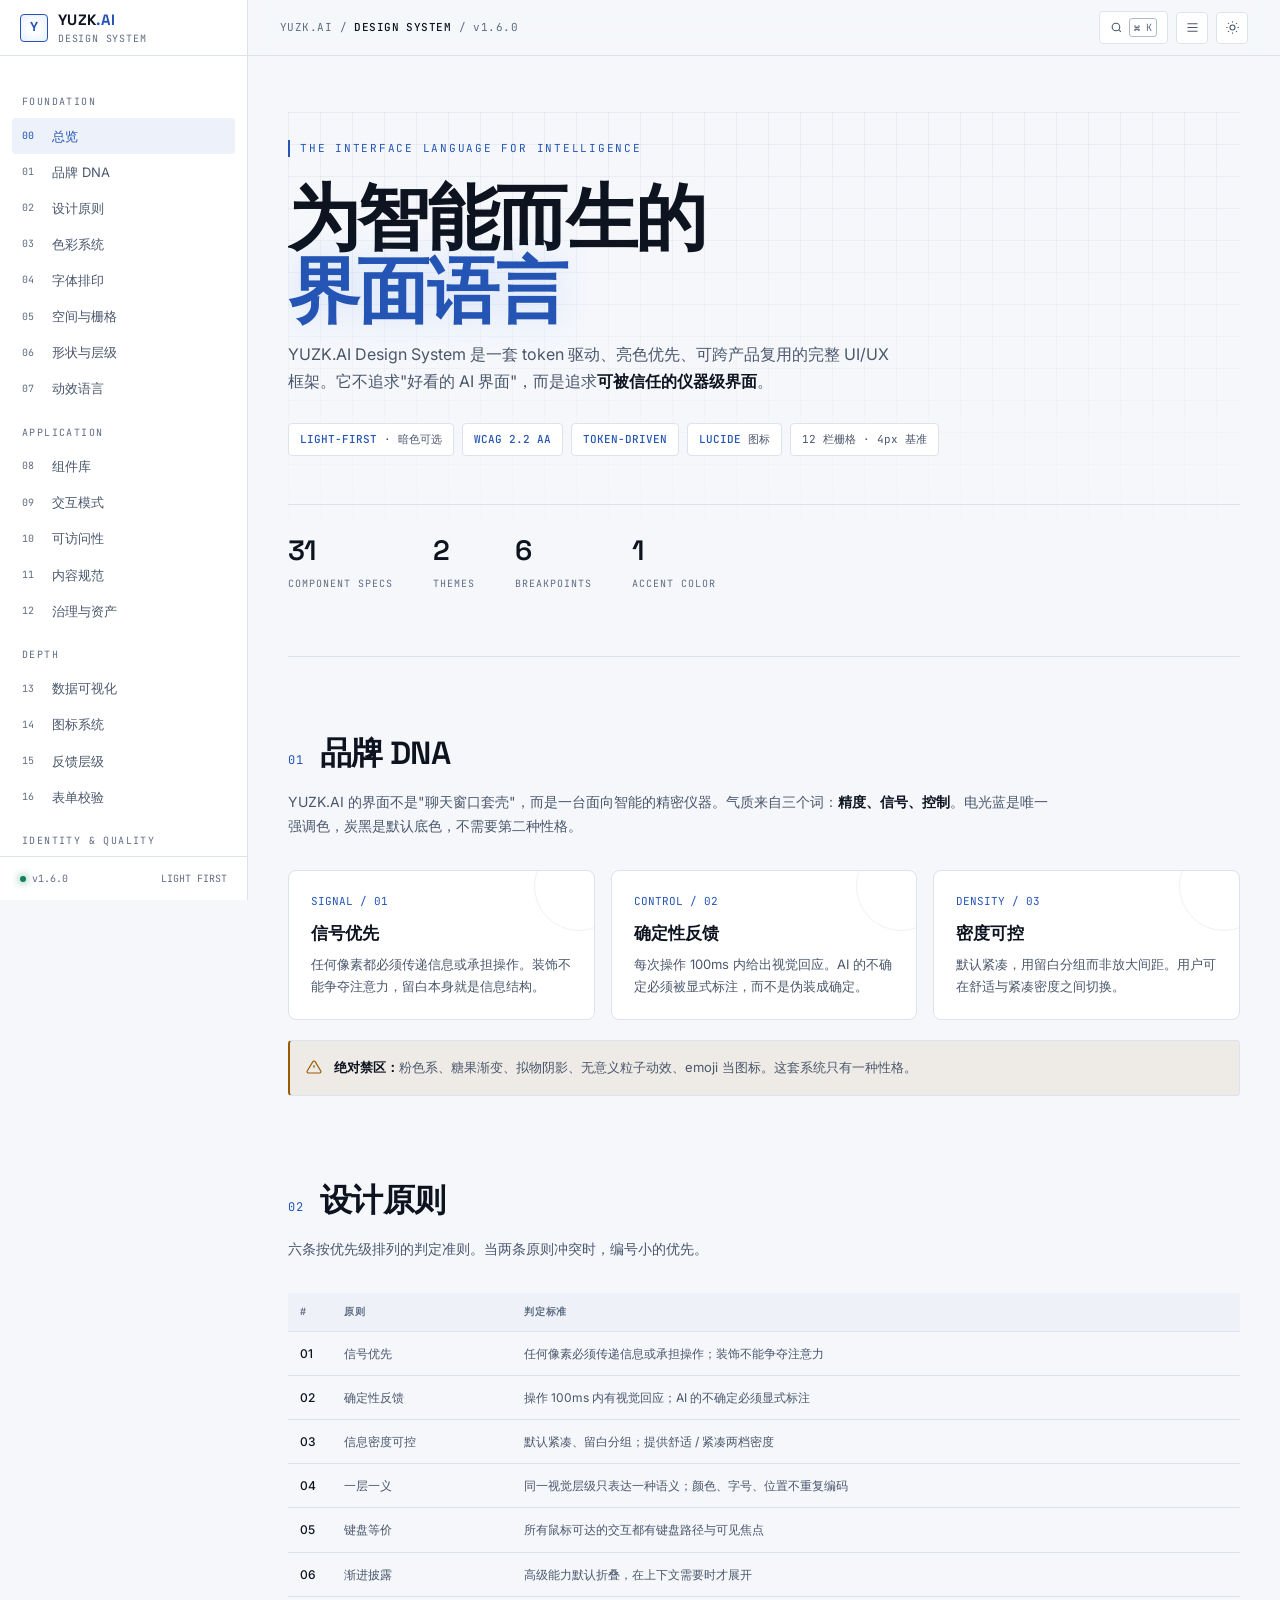
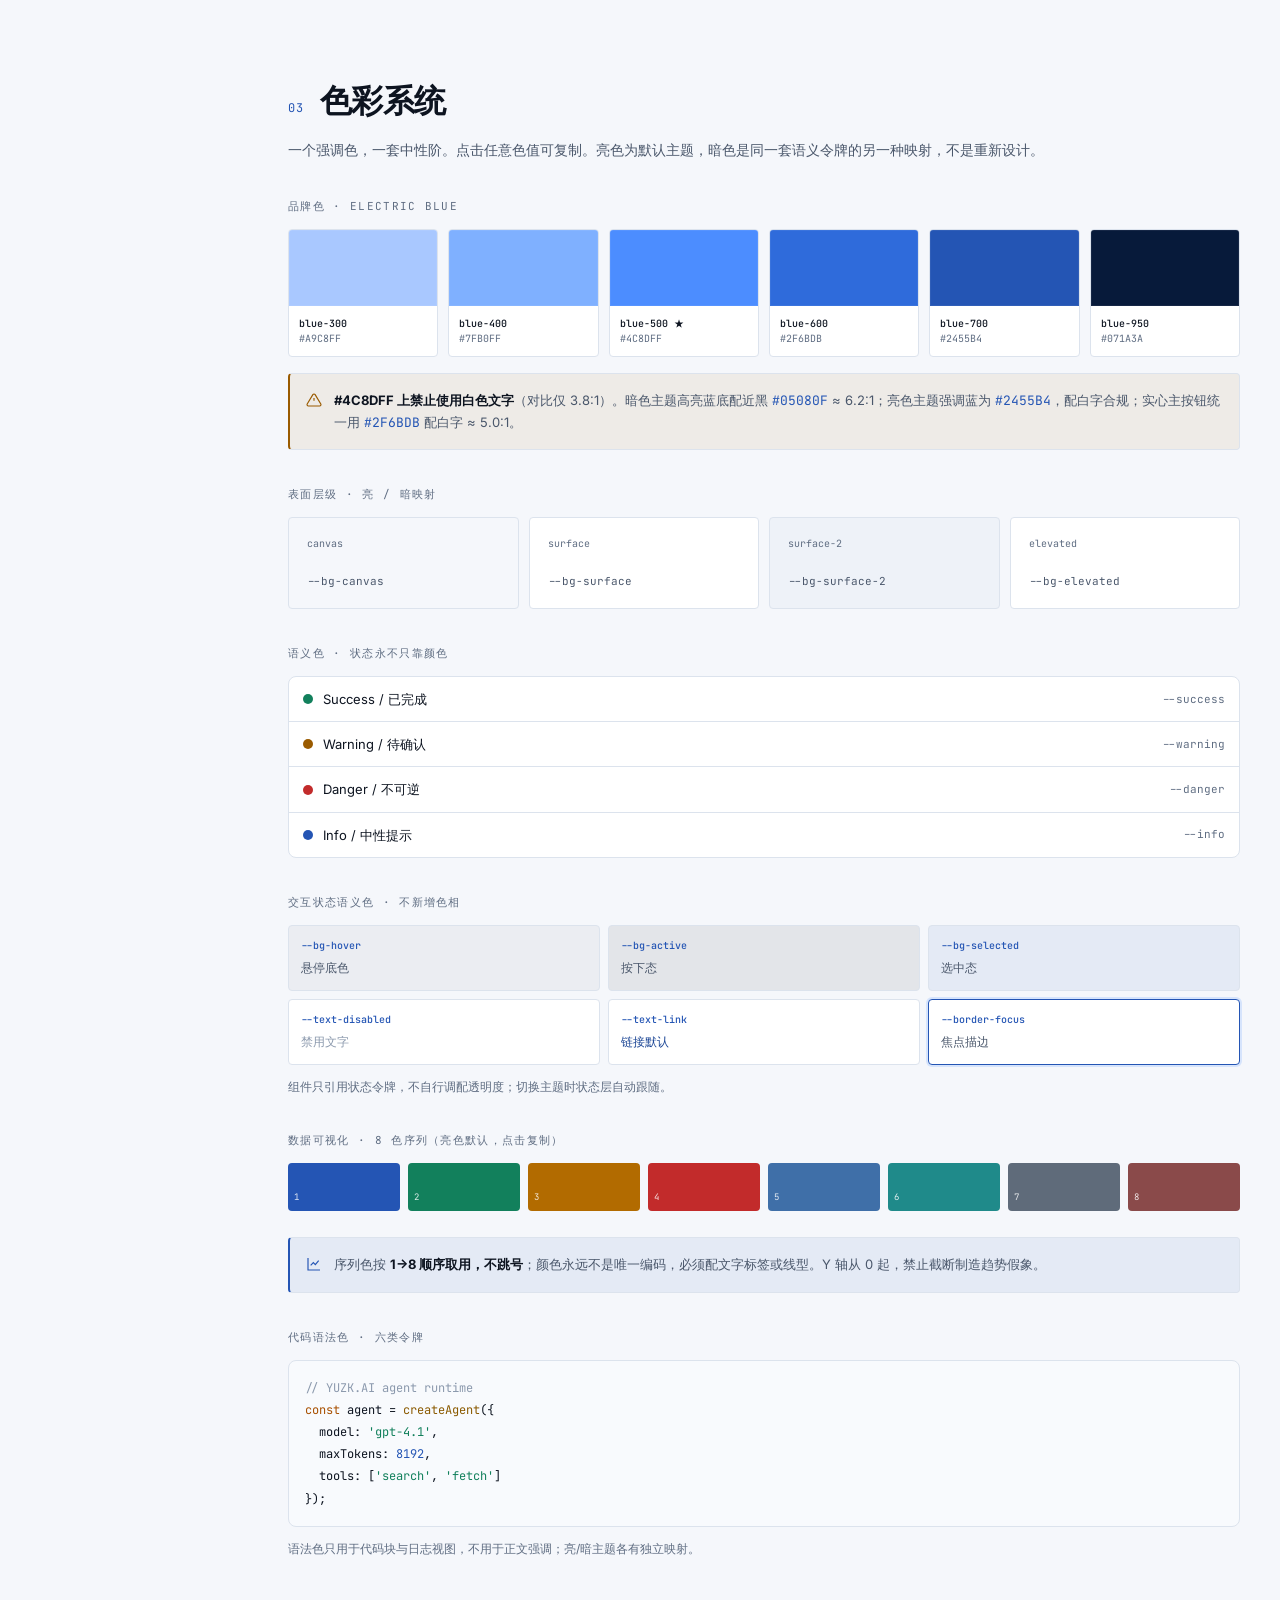
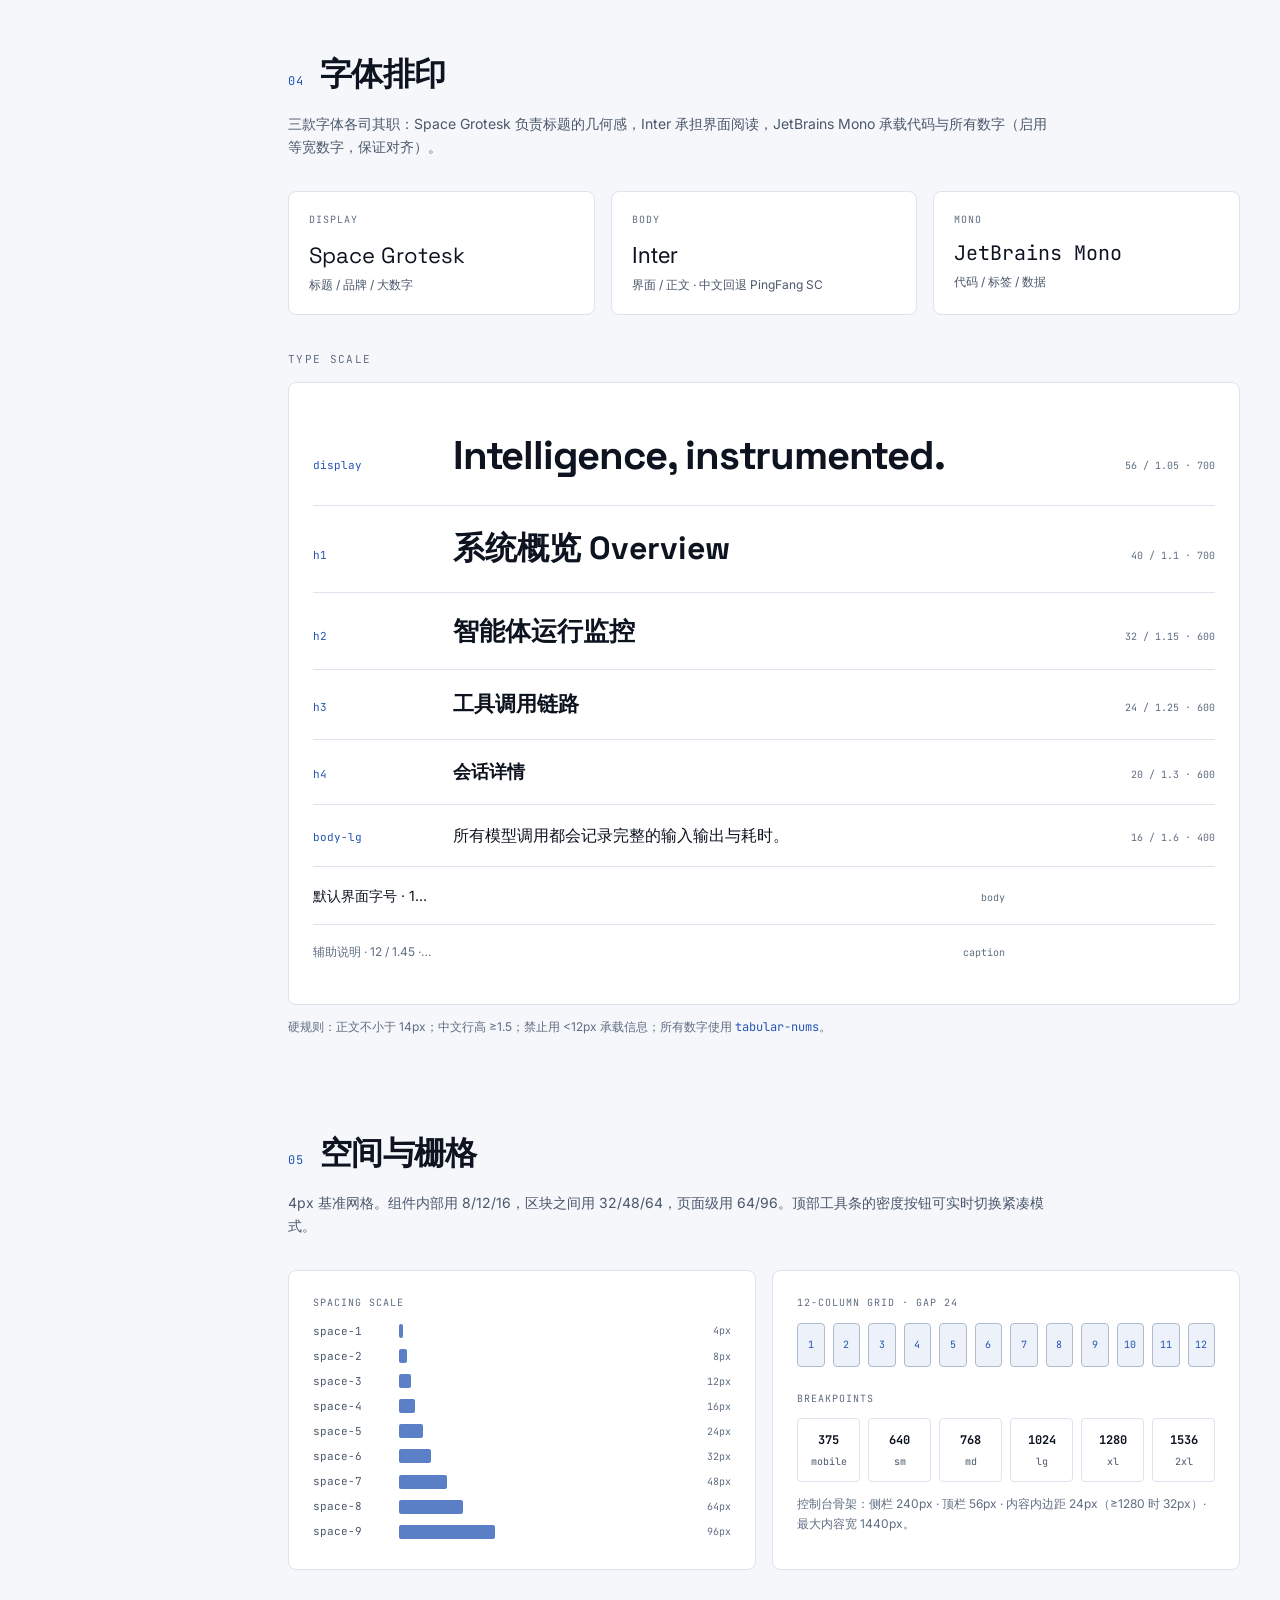
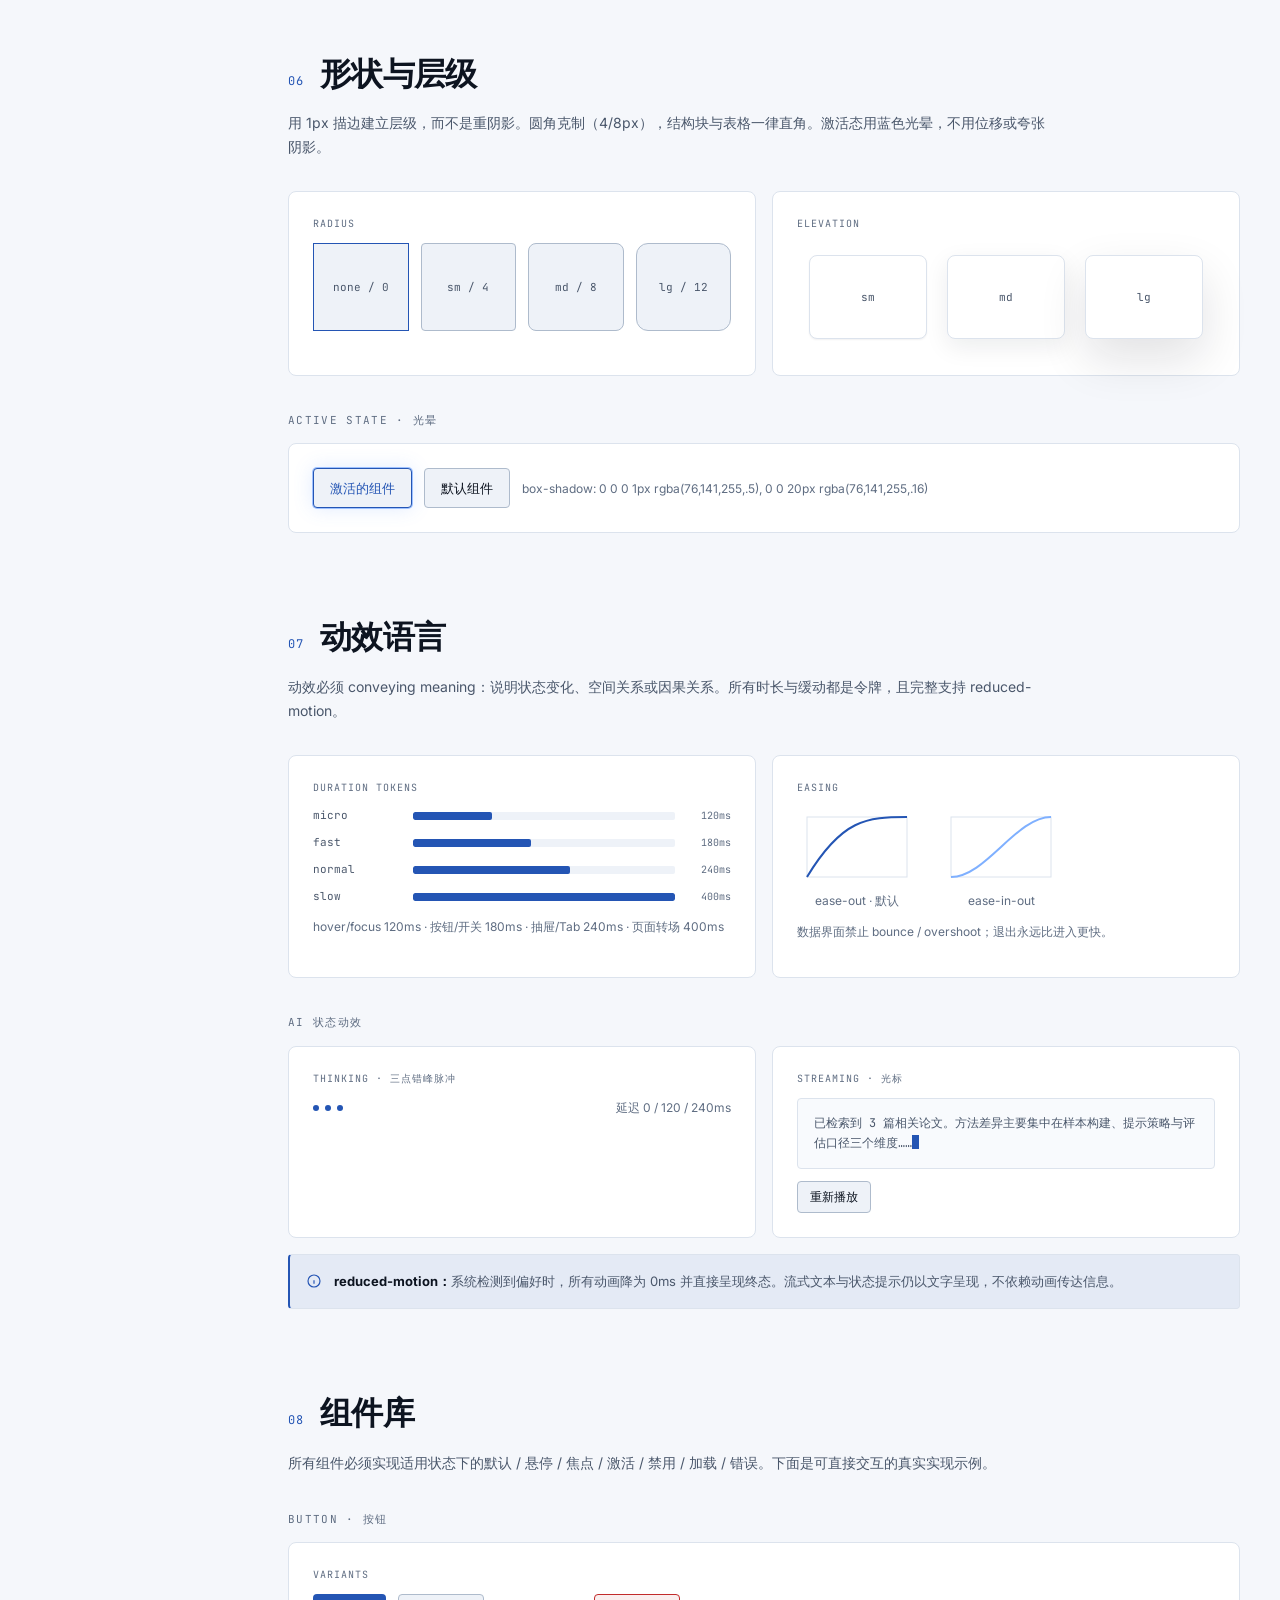
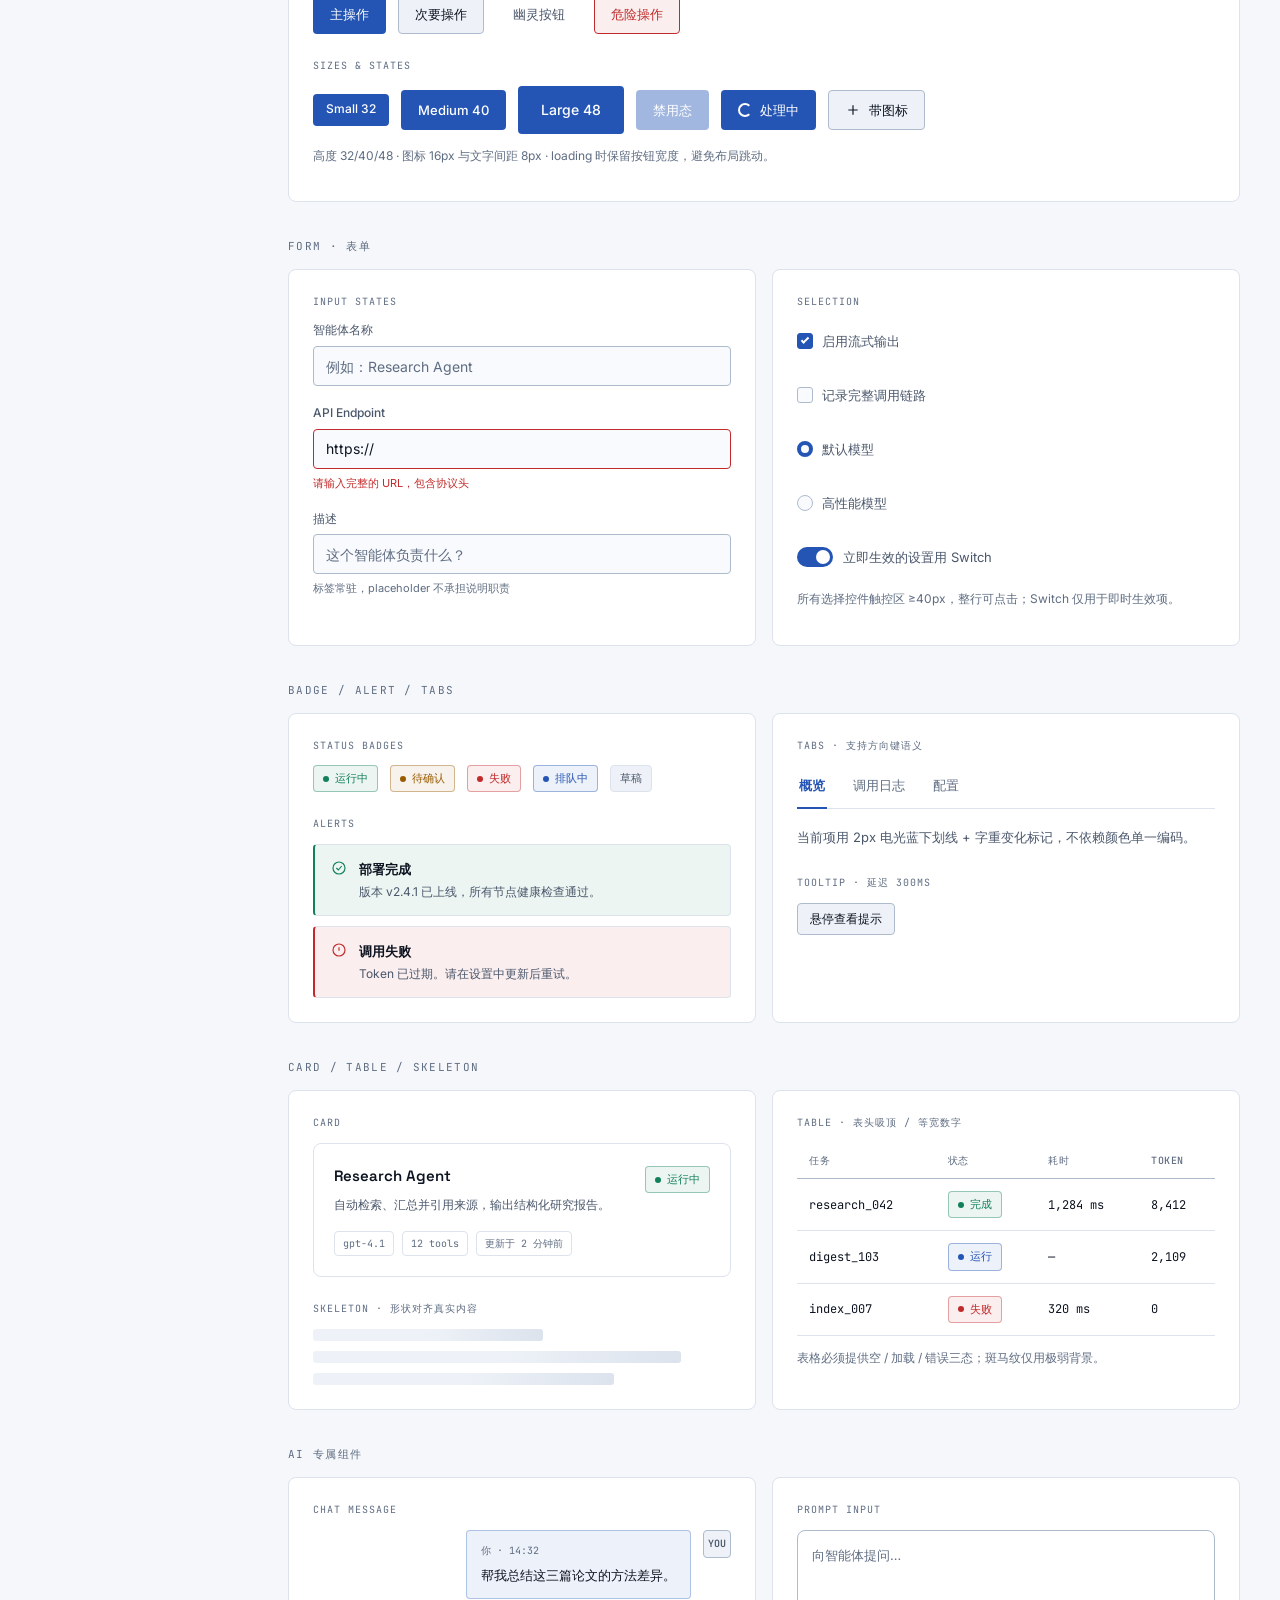
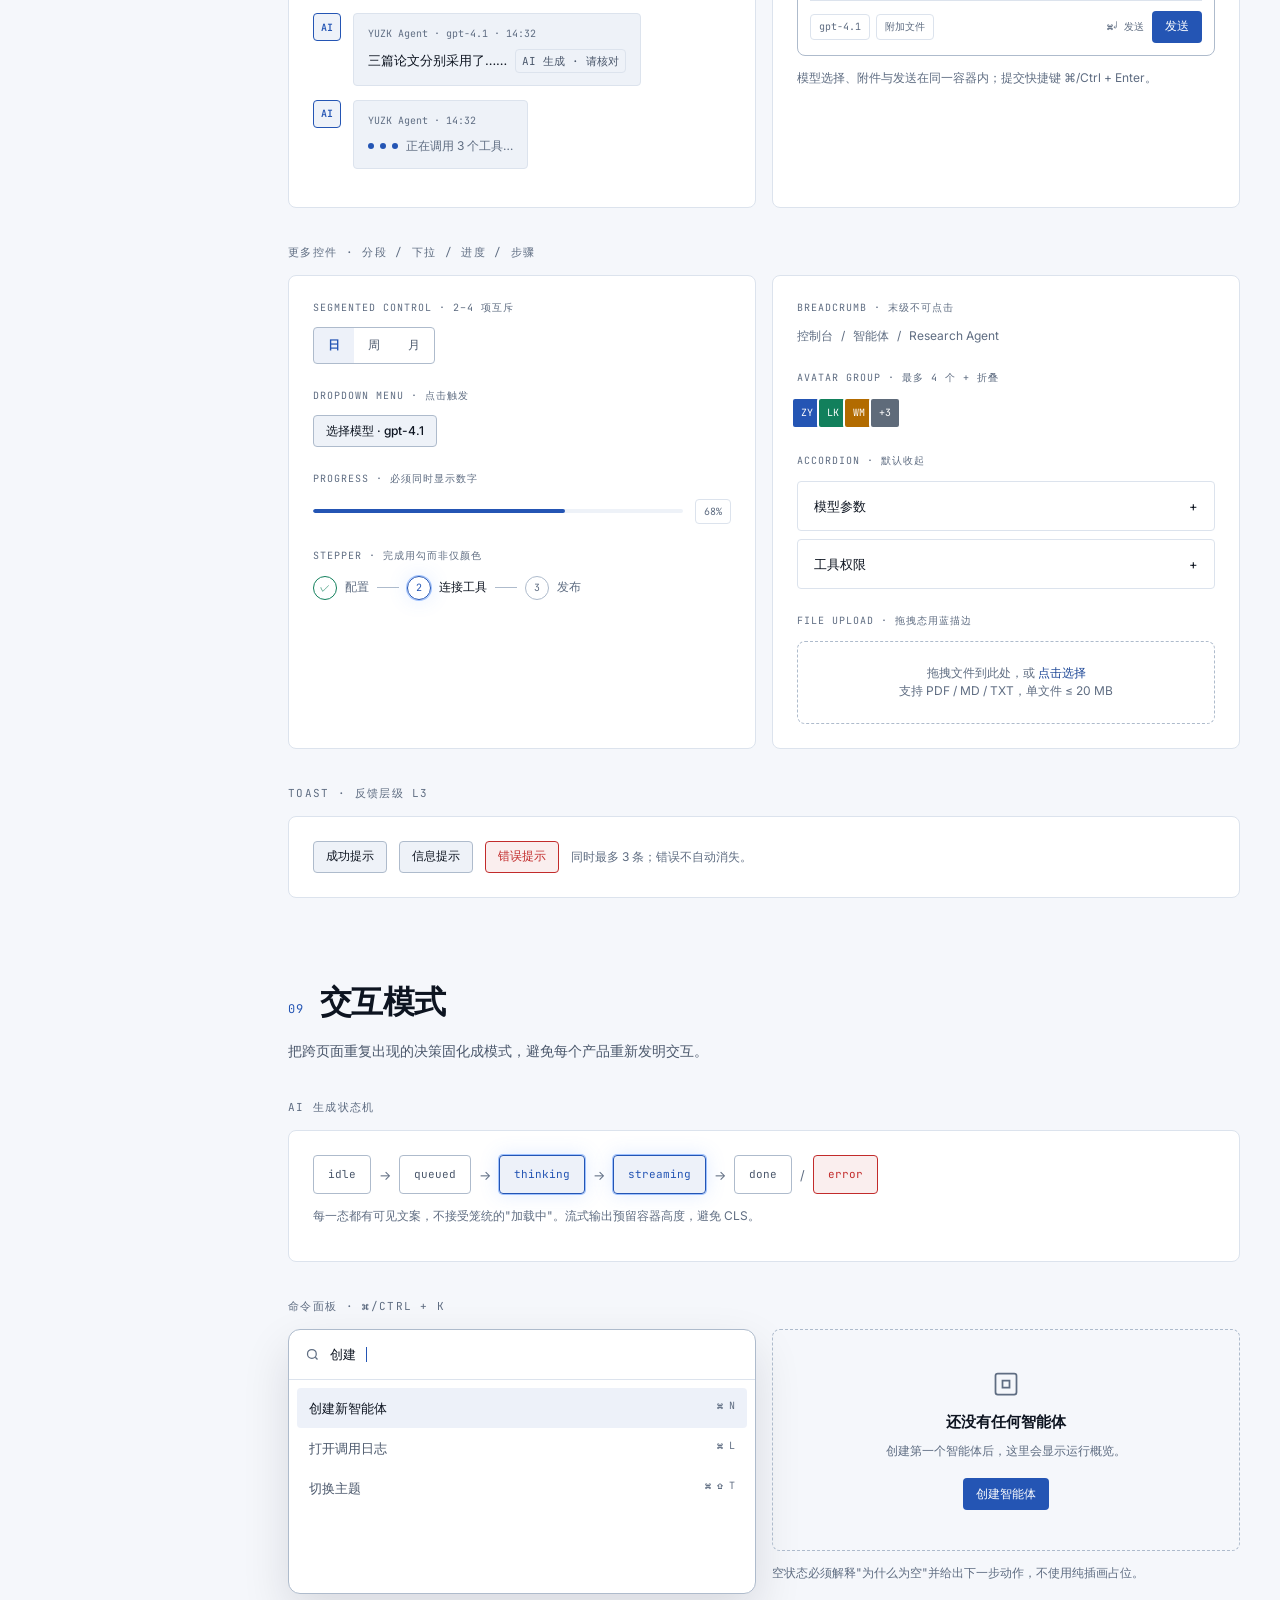
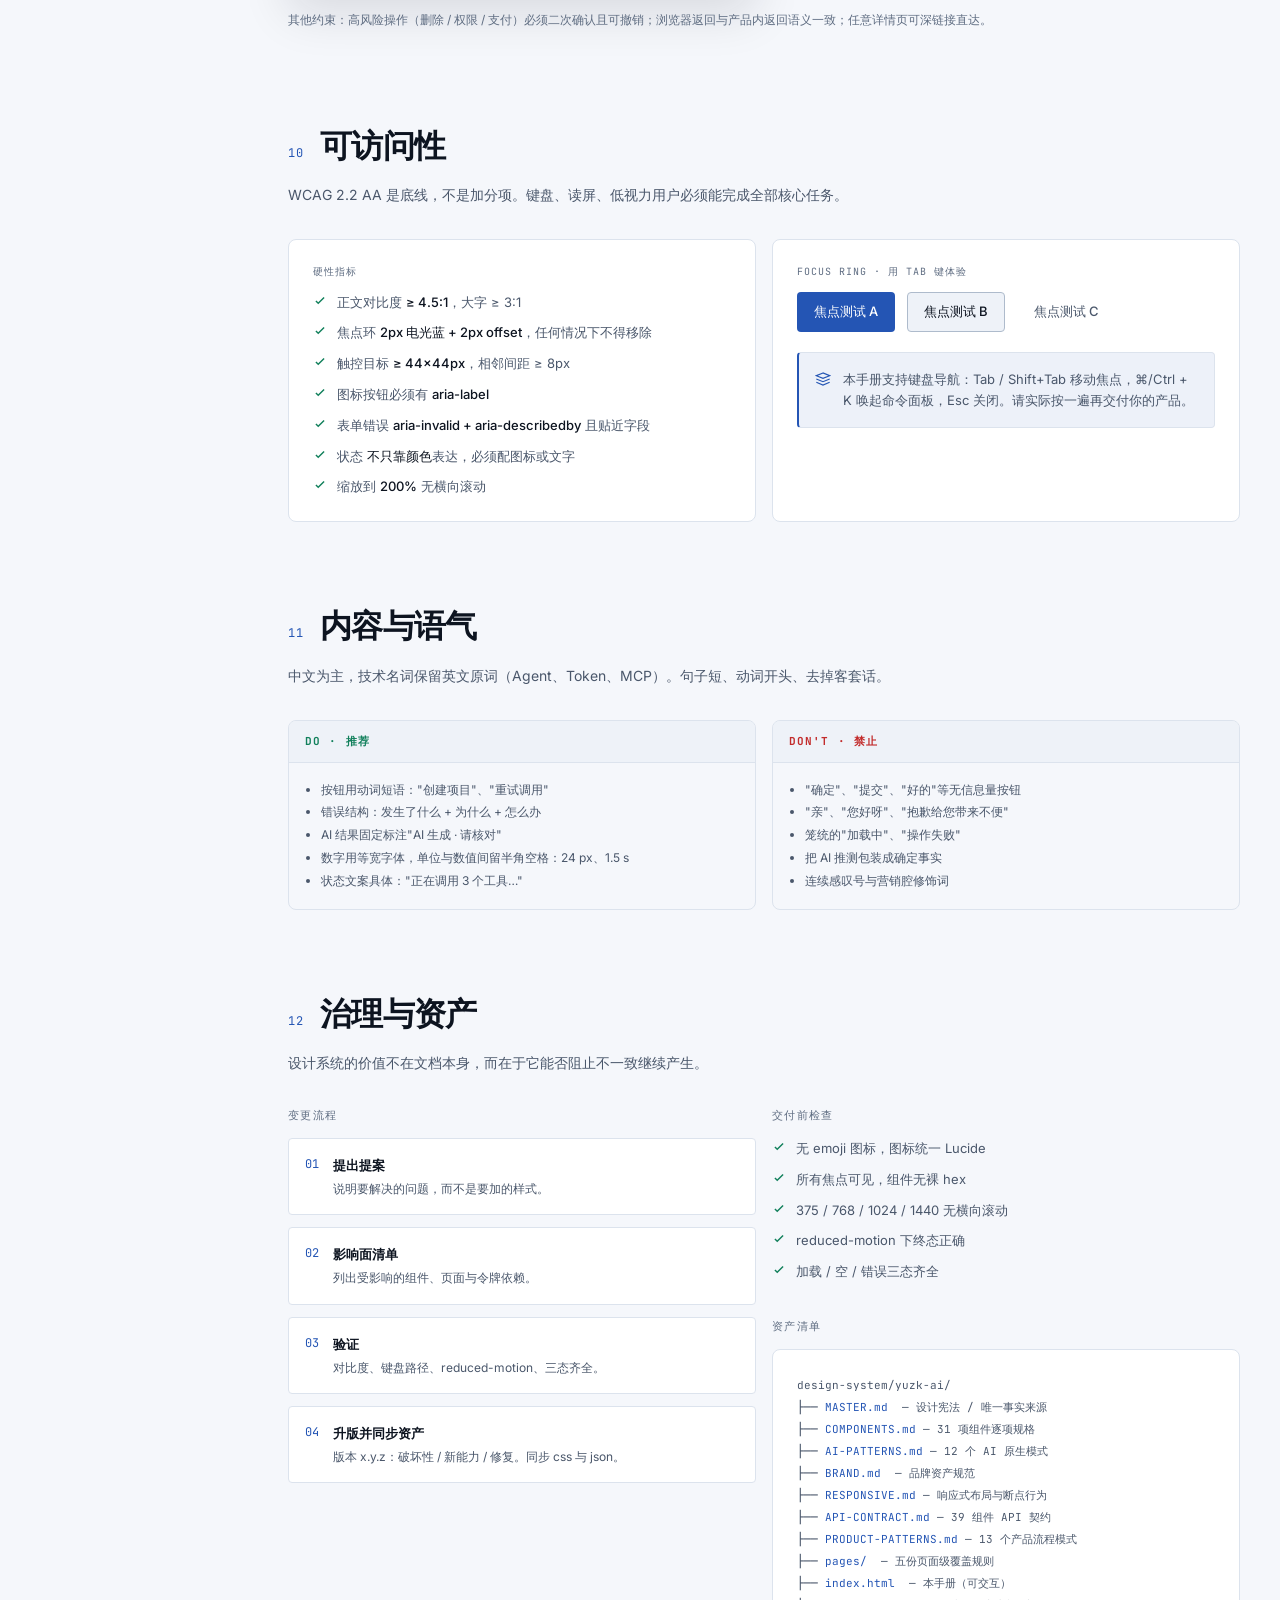
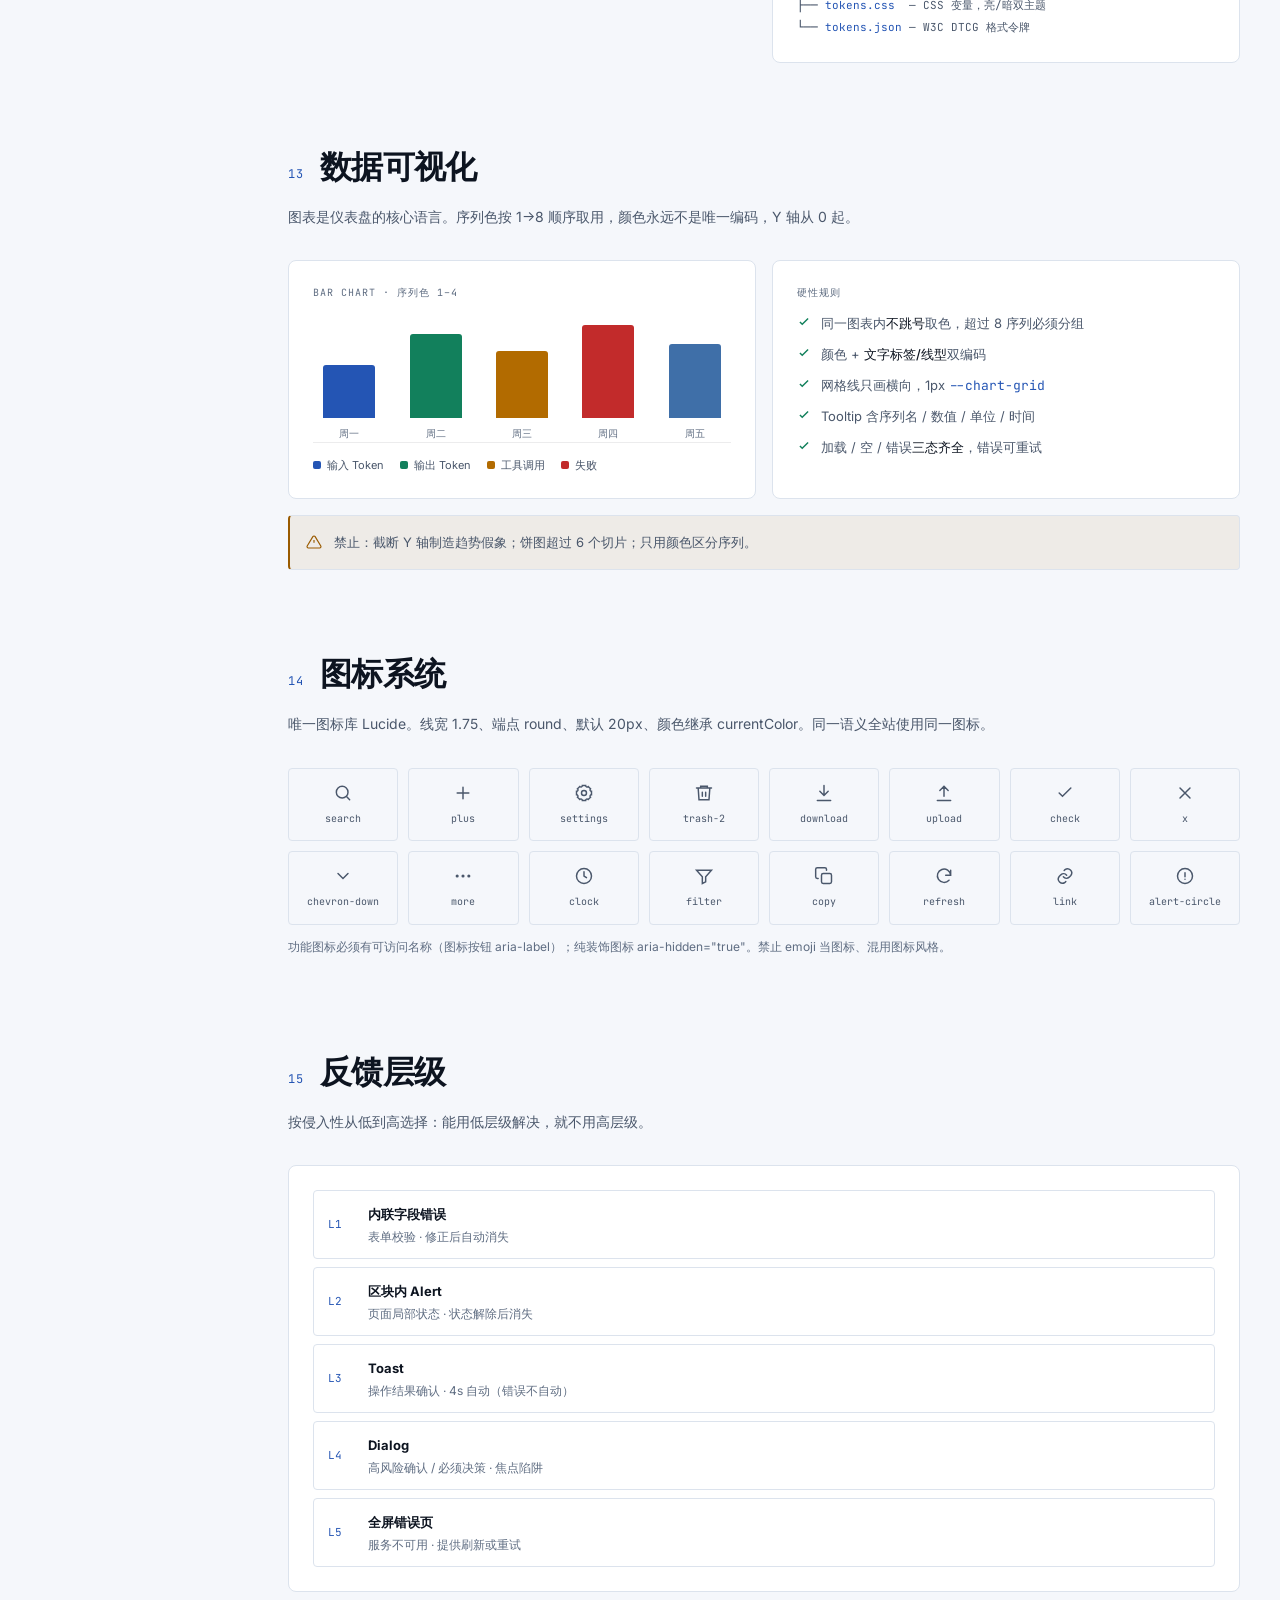
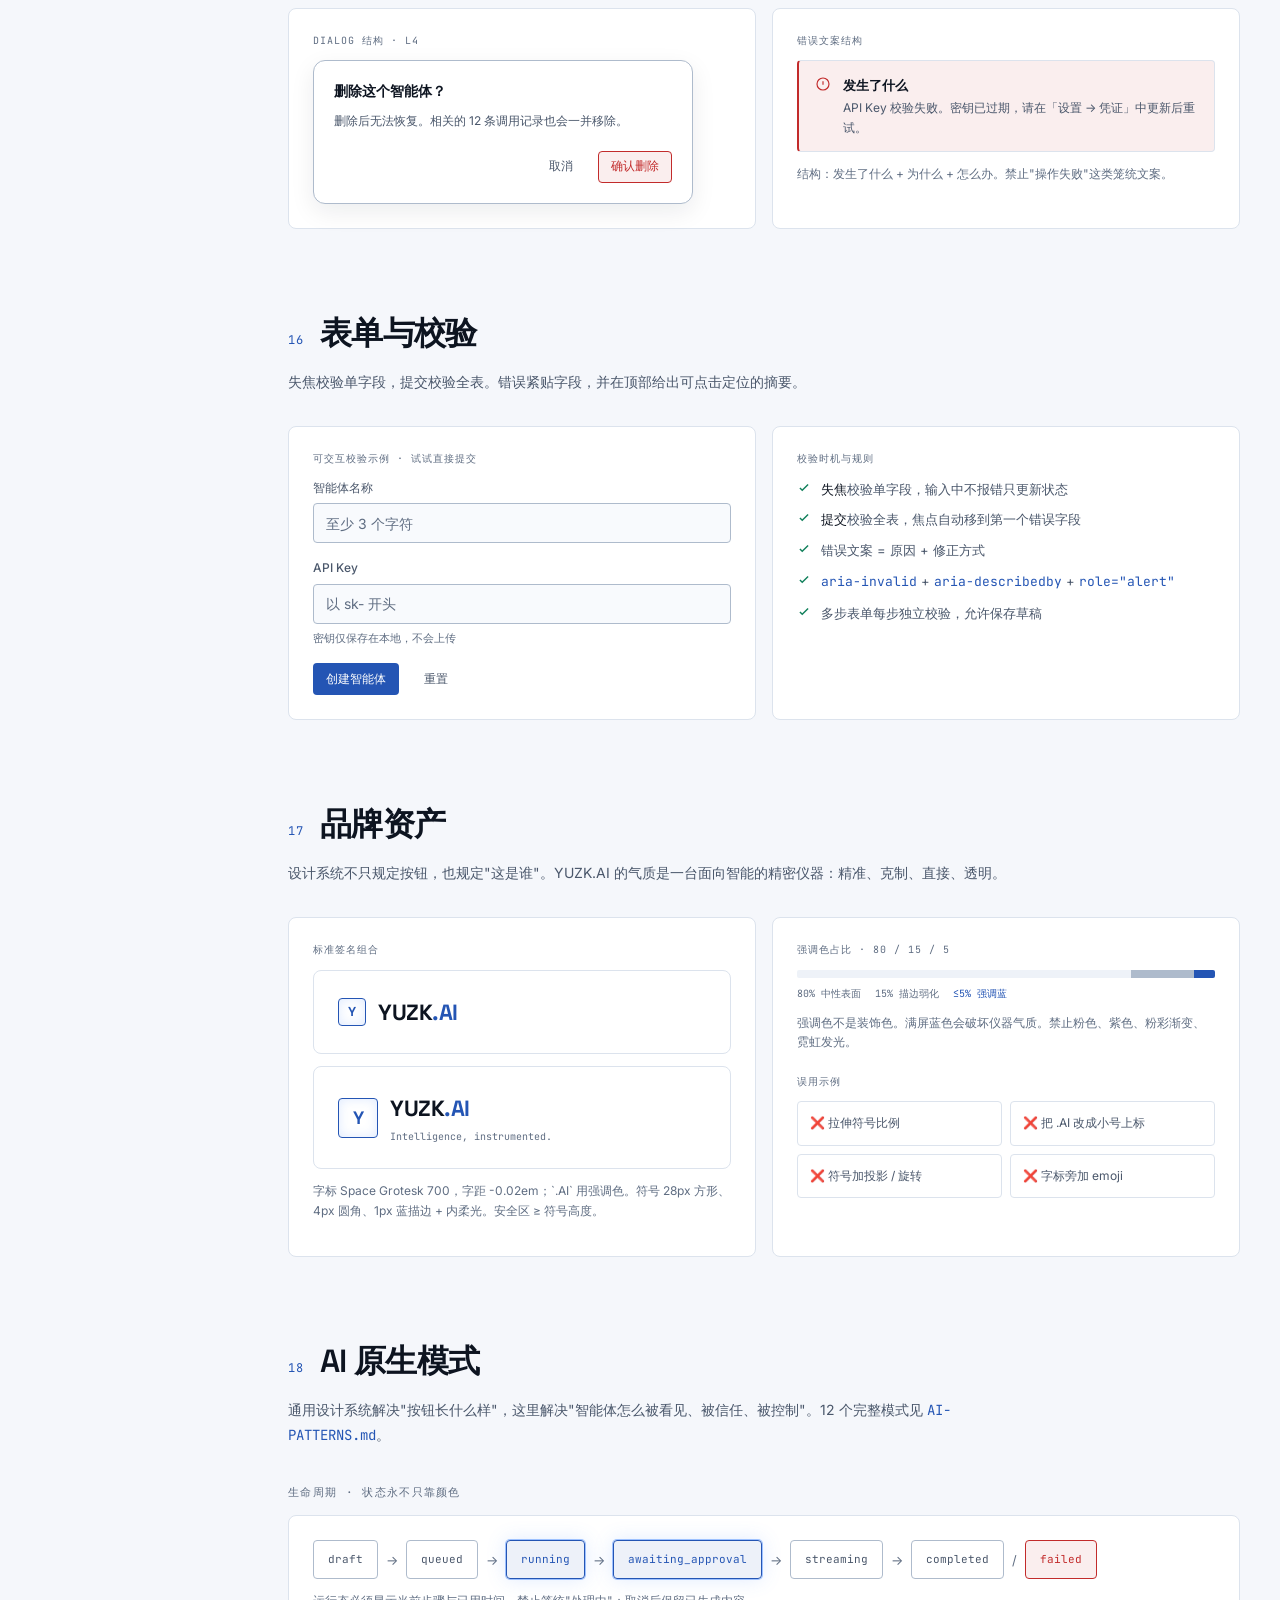
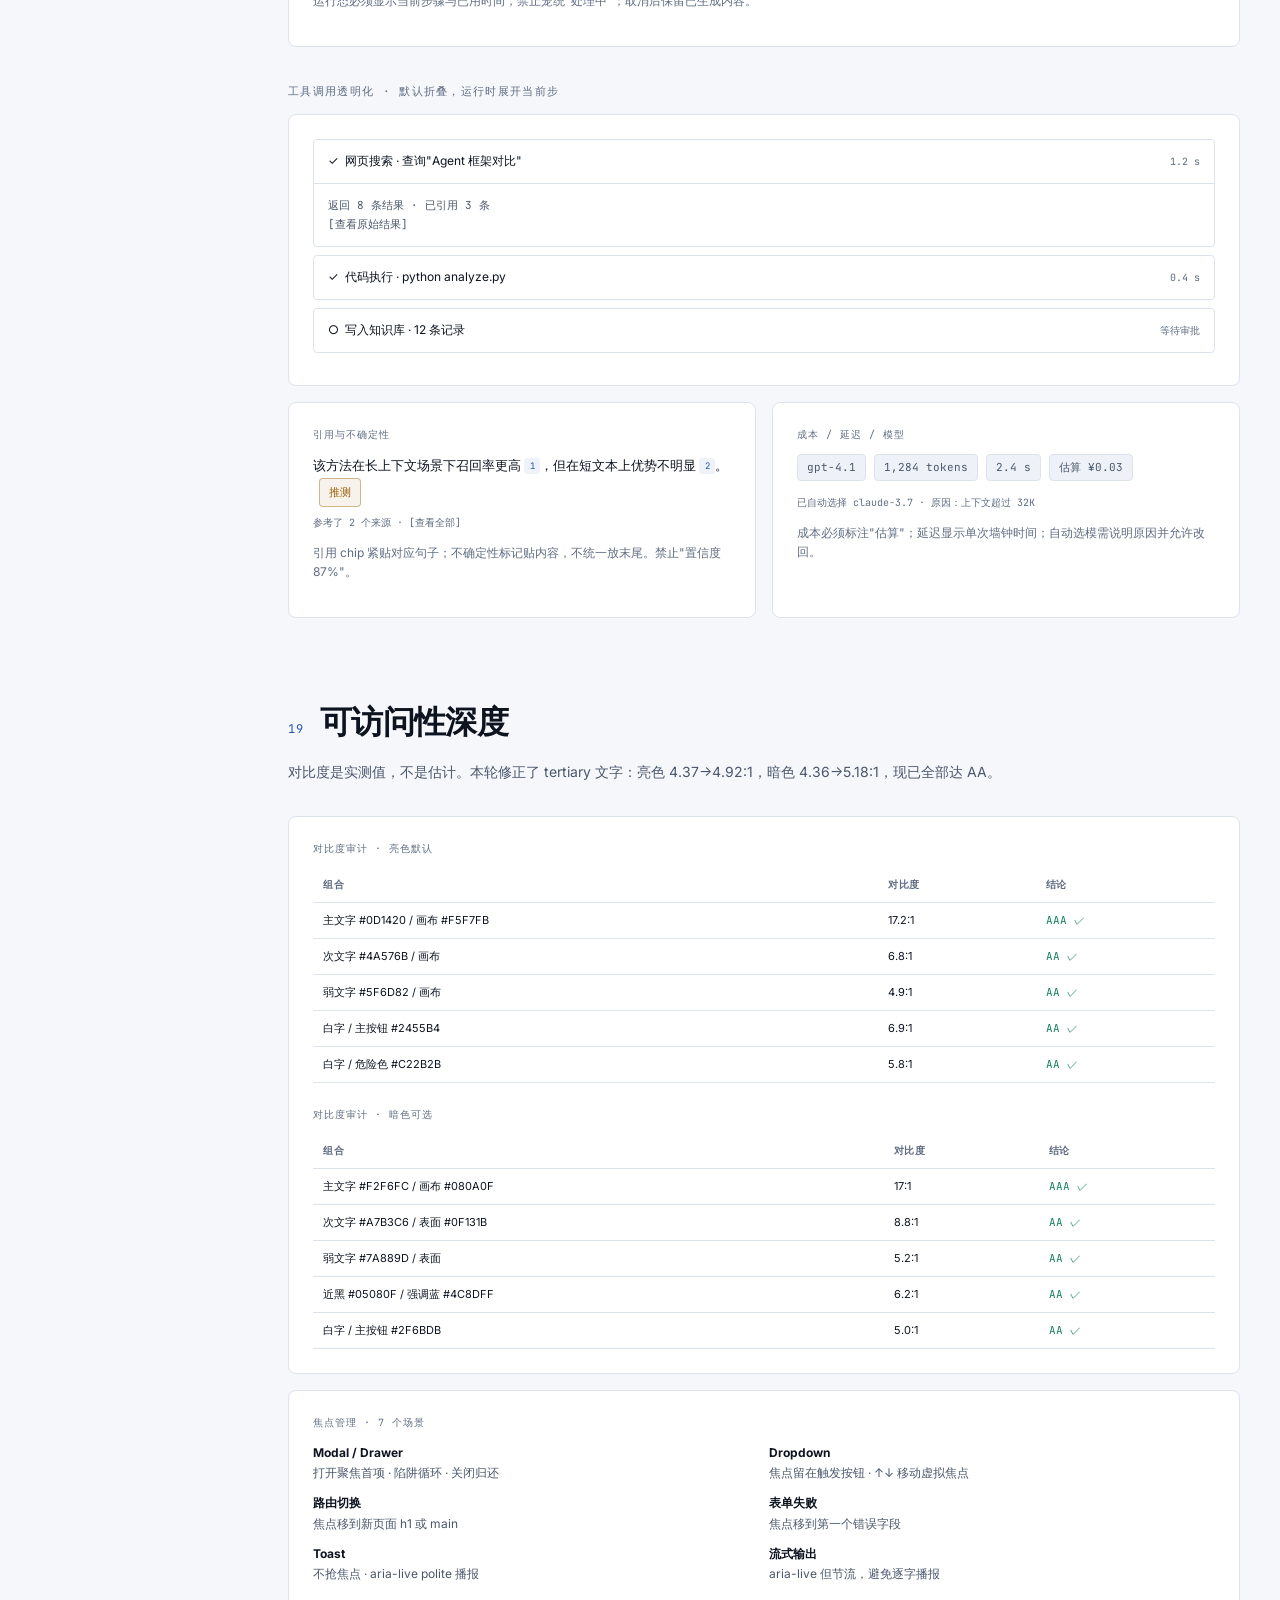
==== index.html @ 23f9ad8d "feat: publish YUZK.AI design system v1.6.0" ====
<!DOCTYPE html>
<html lang="zh-CN" data-theme="light">
<head>
<meta charset="UTF-8">
<meta name="viewport" content="width=device-width, initial-scale=1.0">
<title>YUZK.AI — Design System v1.6.0</title>
<style>
/* ==================== TOKENS ==================== */
@import url('https://fonts.googleapis.com/css2?family=Inter:wght@400;500;600;700&family=JetBrains+Mono:wght@400;500;600&family=Space+Grotesk:wght@500;600;700&display=swap');

:root{
  /* Light is the default theme */
  --blue-300:#A9C8FF;--blue-400:#7FB0FF;--blue-500:#4C8DFF;--blue-600:#2F6BDB;--blue-700:#2455B4;--blue-950:#071A3A;
  --blue-glow:rgba(76,141,255,.18);--blue-ring:rgba(76,141,255,.5);
  --gray-950:#F5F7FB;--gray-900:#FFF;--gray-850:#EEF2F8;--gray-800:#FFF;--gray-750:#DCE3ED;--gray-700:#AEBBCC;
  --gray-600:#8B99AD;--gray-500:#5F6D82;--gray-400:#4A576B;--gray-100:#0D1420;
  --white:#FFF;--near-black:#0D1420;
  --bg-canvas:var(--gray-950);--bg-surface:var(--gray-900);--bg-surface-2:var(--gray-850);--bg-elevated:var(--gray-800);--bg-inset:#F8FAFD;
  --border-subtle:var(--gray-750);--border-strong:var(--gray-700);
  --text-primary:var(--gray-100);--text-secondary:var(--gray-400);--text-tertiary:var(--gray-500);
  --action-primary:#2455B4;--action-primary-hover:#2F6BDB;--action-primary-active:#1D4796;
  --on-action-primary:var(--white);--accent:#2455B4;--on-accent:var(--white);--focus-ring:#2455B4;
  --success:#12805C;--warning:#9A5B00;--danger:#C22B2B;--info:#2455B4;
  --success-bg:rgba(18,128,92,.08);--warning-bg:rgba(154,91,0,.08);--danger-bg:rgba(194,43,43,.08);--info-bg:rgba(36,85,180,.08);
  --overlay:rgba(13,20,32,.42);--grid-line:rgba(13,20,32,.05);
  --font-display:'Space Grotesk','Inter','PingFang SC','Microsoft YaHei',sans-serif;
  --font-body:'Inter','PingFang SC','Microsoft YaHei',sans-serif;
  --font-mono:'JetBrains Mono',SFMono-Regular,Consolas,monospace;
  --text-display:3.5rem;--text-h1:2.5rem;--text-h2:2rem;--text-h3:1.5rem;--text-h4:1.25rem;
  --text-body-lg:1rem;--text-body:.875rem;--text-caption:.75rem;
  --space-0:0;--space-1:4px;--space-2:8px;--space-3:12px;--space-4:16px;--space-5:24px;--space-6:32px;--space-7:48px;--space-8:64px;--space-9:96px;
  --radius-none:0;--radius-sm:4px;--radius-md:8px;--radius-lg:12px;--radius-pill:999px;
  --shadow-sm:0 1px 2px rgba(13,20,32,.06);--shadow-md:0 8px 24px rgba(13,20,32,.08);--shadow-lg:0 20px 48px rgba(13,20,32,.12);
  --shadow-focus:0 0 0 2px var(--bg-canvas),0 0 0 4px var(--focus-ring);--shadow-active:0 0 0 1px var(--blue-ring),0 0 20px var(--blue-glow);
  --dur-micro:120ms;--dur-fast:180ms;--dur-normal:240ms;--dur-slow:400ms;
  --ease-out:cubic-bezier(.2,.8,.2,1);--ease-in-out:cubic-bezier(.4,0,.2,1);
  --sidebar-width:248px;--topbar-height:56px;--content-max:1160px;--content-pad:24px;
  /* v1.2 state / data / syntax / size */
  --bg-hover:rgba(13,20,32,.04);--bg-active:rgba(13,20,32,.08);--bg-selected:rgba(36,85,180,.08);--bg-disabled:rgba(13,20,32,.04);
  --border-hover:#8B99AD;--border-focus:#2455B4;--border-disabled:#DCE3ED;--text-disabled:#8B99AD;
  --text-link:#1D4796;--text-link-hover:#2455B4;--text-link-visited:#1D4796;--focus-ring-width:2px;--focus-ring-offset:2px;
  --chart-1:#2455B4;--chart-2:#12805C;--chart-3:#B26B00;--chart-4:#C22B2B;--chart-5:#3F6FA8;--chart-6:#1F8A8A;--chart-7:#5F6B7A;--chart-8:#8A4A4A;
  --chart-grid:rgba(13,20,32,.08);--chart-axis:#5F6D82;
  --syntax-keyword:#A85000;--syntax-string:#12805C;--syntax-number:#2455B4;--syntax-comment:#8B99AD;--syntax-function:#8A5A00;--syntax-variable:#0D1420;
  --size-icon-sm:16px;--size-icon-md:20px;--size-icon-lg:24px;--size-control-sm:32px;--size-control-md:40px;--size-control-lg:48px;--size-touch-min:44px;
  --opacity-1:.04;--opacity-2:.08;--opacity-3:.16;--opacity-4:.32;
}
[data-theme='dark']{
  --gray-950:#080A0F;--gray-900:#0F131B;--gray-850:#151A24;--gray-800:#1B2230;--gray-750:#242C3A;--gray-700:#364154;
  --gray-600:#4C5A70;--gray-500:#7A889D;--gray-400:#A7B3C6;--gray-100:#F2F6FC;--near-black:#05080F;
  --bg-canvas:var(--gray-950);--bg-surface:var(--gray-900);--bg-surface-2:var(--gray-850);--bg-elevated:var(--gray-800);--bg-inset:#0B0E15;
  --border-subtle:var(--gray-750);--border-strong:var(--gray-700);
  --text-primary:var(--gray-100);--text-secondary:var(--gray-400);--text-tertiary:var(--gray-500);
  --action-primary:#2F6BDB;--action-primary-hover:#3B78E8;--action-primary-active:#2455B4;--on-action-primary:var(--white);
  --accent:#4C8DFF;--on-accent:var(--near-black);--focus-ring:#4C8DFF;
  --success:#37D399;--warning:#FFB020;--danger:#FF5C5C;--info:#4C8DFF;
  --success-bg:rgba(55,211,153,.1);--warning-bg:rgba(255,176,32,.1);--danger-bg:rgba(255,92,92,.1);--info-bg:rgba(76,141,255,.1);
  --overlay:rgba(3,6,12,.72);--grid-line:rgba(255,255,255,.035);
  --shadow-sm:0 1px 2px rgba(0,0,0,.24);--shadow-md:0 8px 24px rgba(0,0,0,.28);--shadow-lg:0 20px 48px rgba(0,0,0,.36);
  --bg-hover:rgba(255,255,255,.05);--bg-active:rgba(255,255,255,.09);--bg-selected:rgba(76,141,255,.14);--bg-disabled:rgba(255,255,255,.04);
  --border-hover:#4C5A70;--border-focus:#4C8DFF;--border-disabled:#242C3A;--text-disabled:#4C5A70;
  --text-link:#7FB0FF;--text-link-hover:#A9C8FF;--text-link-visited:#7FB0FF;
  --chart-1:#4C8DFF;--chart-2:#37D399;--chart-3:#FFB020;--chart-4:#FF5C5C;--chart-5:#7FB0FF;--chart-6:#2FB8B8;--chart-7:#94A3B8;--chart-8:#D98A8A;
  --chart-grid:rgba(255,255,255,.08);--chart-axis:#7A889D;
  --syntax-keyword:#FF9E64;--syntax-string:#7DD3A8;--syntax-number:#7FB0FF;--syntax-comment:#7A889D;--syntax-function:#FFD166;--syntax-variable:#F2F6FC;
}
[data-density='compact']{--space-5:16px;--space-6:20px;--space-7:28px;--space-8:40px;--content-pad:16px}

/* ==================== BASE ==================== */
*,*::before,*::after{box-sizing:border-box}
html{scroll-behavior:smooth}
body{margin:0;background:var(--bg-canvas);color:var(--text-primary);font-family:var(--font-body);font-size:var(--text-body);line-height:var(--lh-normal,1.55);-webkit-font-smoothing:antialiased}
::selection{background:var(--accent);color:var(--on-accent)}
a{color:inherit;text-decoration:none}
button,input,textarea,select{font:inherit}
button{cursor:pointer}
:focus-visible{outline:2px solid var(--focus-ring);outline-offset:2px}
svg{display:block}
code,pre,kbd{font-family:var(--font-mono);font-variant-numeric:tabular-nums}

/* ==================== SHELL ==================== */
.skip{position:absolute;left:-999px;top:0;background:var(--accent);color:var(--on-accent);padding:10px 16px;z-index:999}
.skip:focus{left:12px;top:12px}
.layout{min-height:100vh}
.sidebar{position:fixed;inset:0 auto 0 0;width:var(--sidebar-width);background:var(--bg-surface);border-right:1px solid var(--border-subtle);display:flex;flex-direction:column;z-index:100}
.brand{height:var(--topbar-height);display:flex;align-items:center;gap:10px;padding:0 20px;border-bottom:1px solid var(--border-subtle)}
.brand-mark{width:28px;height:28px;border:1px solid var(--accent);border-radius:var(--radius-sm);display:grid;place-items:center;color:var(--accent);font-family:var(--font-display);font-weight:700;font-size:13px;box-shadow:inset 0 0 12px var(--blue-glow)}
.brand-name{font-family:var(--font-display);font-weight:700;font-size:15px;letter-spacing:.02em}
.brand-name span{color:var(--accent)}
.brand-tag{font-family:var(--font-mono);font-size:10px;color:var(--text-tertiary);letter-spacing:.08em}
.nav{padding:20px 12px;overflow-y:auto;flex:1}
.nav-group{font-family:var(--font-mono);font-size:10px;letter-spacing:.14em;color:var(--text-tertiary);text-transform:uppercase;padding:0 10px;margin:18px 0 8px}
.nav a{display:flex;align-items:center;gap:10px;padding:8px 10px;border-radius:var(--radius-sm);color:var(--text-secondary);font-size:13px;transition:background var(--dur-micro) var(--ease-out),color var(--dur-micro) var(--ease-out)}
.nav a:hover{background:var(--bg-surface-2);color:var(--text-primary)}
.nav a.active{background:var(--info-bg);color:var(--accent)}
.nav a .num{font-family:var(--font-mono);font-size:10px;color:var(--text-tertiary);width:20px}
.nav a.active .num{color:var(--accent)}
.side-foot{padding:14px 20px;border-top:1px solid var(--border-subtle);font-family:var(--font-mono);font-size:10px;color:var(--text-tertiary);display:flex;justify-content:space-between}
.dot-live{display:inline-block;width:6px;height:6px;border-radius:50%;background:var(--success);box-shadow:0 0 8px var(--success);margin-right:6px}
.main{margin-left:var(--sidebar-width);min-width:0}
.topbar{position:sticky;top:0;height:var(--topbar-height);background:var(--bg-canvas);background:color-mix(in srgb,var(--bg-canvas) 88%,transparent);backdrop-filter:blur(12px);border-bottom:1px solid var(--border-subtle);display:flex;align-items:center;justify-content:space-between;padding:0 32px;z-index:90;gap:16px}
.crumb{font-family:var(--font-mono);font-size:11px;color:var(--text-tertiary);letter-spacing:.04em}
.crumb b{color:var(--text-primary);font-weight:500}
.tools{display:flex;align-items:center;gap:8px}
.kbd{display:inline-flex;align-items:center;gap:6px;border:1px solid var(--border-subtle);background:var(--bg-surface);border-radius:var(--radius-sm);padding:6px 10px;font-size:11px;color:var(--text-secondary);transition:all var(--dur-micro) var(--ease-out)}
button.kbd:hover{border-color:var(--border-strong);color:var(--text-primary)}
.kbd kbd{font-size:10px;border:1px solid var(--border-strong);border-radius:3px;padding:1px 4px;color:var(--text-tertiary)}
.icon-btn{width:32px;height:32px;display:grid;place-items:center;background:var(--bg-surface);border:1px solid var(--border-subtle);border-radius:var(--radius-sm);color:var(--text-secondary)}
.icon-btn:hover{color:var(--text-primary);border-color:var(--border-strong)}
.content{max-width:var(--content-max);margin:0 auto;padding:56px 40px 140px}

/* ==================== HERO ==================== */
.hero{padding:24px 0 64px;border-bottom:1px solid var(--border-subtle);position:relative;overflow:hidden}
.hero::before{content:'';position:absolute;inset:0;background-image:linear-gradient(var(--grid-line) 1px,transparent 1px),linear-gradient(90deg,var(--grid-line) 1px,transparent 1px);background-size:32px 32px;mask-image:linear-gradient(to bottom,#000,transparent 85%);pointer-events:none}
.hero-inner{position:relative}
.kicker{display:inline-flex;align-items:center;gap:8px;font-family:var(--font-mono);font-size:11px;letter-spacing:.16em;color:var(--accent);text-transform:uppercase;border-left:2px solid var(--accent);padding-left:10px}
.hero h1{font-family:var(--font-display);font-size:clamp(40px,7vw,72px);line-height:1.02;letter-spacing:-.035em;margin:24px 0 12px;font-weight:700}
.hero h1 em{font-style:normal;color:var(--accent);text-shadow:0 0 32px var(--blue-glow)}
.hero-lead{font-size:var(--text-body-lg);color:var(--text-secondary);max-width:620px;line-height:1.7;margin:0 0 28px}
.hero-meta{display:flex;flex-wrap:wrap;gap:8px}
.meta-chip{font-family:var(--font-mono);font-size:11px;color:var(--text-secondary);border:1px solid var(--border-subtle);background:var(--bg-surface);padding:7px 11px;border-radius:var(--radius-sm)}
.meta-chip b{color:var(--accent);font-weight:500}
.hero-stats{display:flex;flex-wrap:wrap;gap:40px;margin-top:48px;padding-top:24px;border-top:1px solid var(--border-subtle)}
.stat .v{font-family:var(--font-display);font-size:28px;font-weight:600;letter-spacing:-.02em}
.stat .l{font-family:var(--font-mono);font-size:10px;color:var(--text-tertiary);letter-spacing:.1em;text-transform:uppercase;margin-top:4px}

/* ==================== SECTION ==================== */
.section{padding:72px 0 8px;scroll-margin-top:72px}
.sec-head{display:flex;align-items:baseline;gap:16px;margin-bottom:12px}
.sec-num{font-family:var(--font-mono);font-size:12px;color:var(--accent);letter-spacing:.08em}
.sec-head h2{font-family:var(--font-display);font-size:var(--text-h2);letter-spacing:-.02em;margin:0;font-weight:600}
.sec-desc{color:var(--text-secondary);max-width:760px;margin:0 0 32px;line-height:1.7}
.divider{height:1px;background:var(--border-subtle);margin-top:64px}
.subhead{font-family:var(--font-mono);font-size:11px;letter-spacing:.12em;color:var(--text-tertiary);text-transform:uppercase;margin:36px 0 14px}

/* ==================== DEMO PRIMITIVES ==================== */
.panel{background:var(--bg-surface);border:1px solid var(--border-subtle);border-radius:var(--radius-md)}
.panel-pad{padding:24px}
.grid{display:grid;gap:16px}
.g2{grid-template-columns:repeat(2,minmax(0,1fr))}
.g3{grid-template-columns:repeat(3,minmax(0,1fr))}
.g4{grid-template-columns:repeat(4,minmax(0,1fr))}
.row{display:flex;flex-wrap:wrap;gap:12px;align-items:center}
.demo-label{font-family:var(--font-mono);font-size:10px;letter-spacing:.1em;color:var(--text-tertiary);text-transform:uppercase;margin-bottom:12px}
.note{font-size:12px;color:var(--text-tertiary);margin-top:12px;line-height:1.6}
.callout{display:flex;gap:12px;padding:16px;border:1px solid var(--border-subtle);border-left:2px solid var(--accent);background:var(--info-bg);border-radius:var(--radius-sm);font-size:13px;color:var(--text-secondary);line-height:1.65}
.callout.warn{border-left-color:var(--warning);background:var(--warning-bg)}
.callout svg{flex:none;margin-top:2px;color:var(--accent)}
.callout.warn svg{color:var(--warning)}
.callout b{color:var(--text-primary)}

/* ==================== PRINCIPLES ==================== */
.principle{padding:22px;background:var(--bg-surface);border:1px solid var(--border-subtle);border-radius:var(--radius-md);position:relative;overflow:hidden;transition:border-color var(--dur-fast) var(--ease-out),transform var(--dur-fast) var(--ease-out)}
.principle:hover{border-color:var(--border-strong);transform:translateY(-2px)}
.principle .idx{font-family:var(--font-mono);font-size:11px;color:var(--accent)}
.principle h3{font-family:var(--font-display);font-size:17px;margin:10px 0 8px;font-weight:600}
.principle p{margin:0;font-size:13px;color:var(--text-secondary);line-height:1.65}
.principle::after{content:'';position:absolute;right:-30px;top:-30px;width:90px;height:90px;border:1px solid var(--border-subtle);border-radius:50%;opacity:.5}

/* ==================== COLOR ==================== */
.swatches{display:grid;grid-template-columns:repeat(6,minmax(0,1fr));gap:10px}
.sw{border:1px solid var(--border-subtle);border-radius:var(--radius-sm);overflow:hidden;background:var(--bg-surface)}
.sw .chip{height:76px;position:relative}
.sw .chip::after{content:'';position:absolute;inset:0;border:1px solid rgba(255,255,255,.06)}
.sw .meta{padding:10px;font-family:var(--font-mono);font-size:10px;line-height:1.5}
.sw .meta b{display:block;color:var(--text-primary);font-weight:500}
.sw .meta span{color:var(--text-tertiary)}
.copy{cursor:pointer}
.copy:hover b{color:var(--accent)}
.surface-map{display:grid;grid-template-columns:repeat(4,minmax(0,1fr));gap:10px}
.surf{padding:18px;border:1px solid var(--border-subtle);border-radius:var(--radius-sm);min-height:92px;display:flex;flex-direction:column;justify-content:space-between}
.surf .t{font-family:var(--font-mono);font-size:10px;color:var(--text-tertiary)}
.surf .v{font-family:var(--font-mono);font-size:11px;color:var(--text-secondary)}
.contrast-line{display:flex;align-items:center;gap:14px;padding:14px 16px;border:1px solid var(--border-subtle);border-radius:var(--radius-sm);background:var(--bg-surface)}
.contrast-swatch{width:56px;height:56px;border-radius:var(--radius-sm);display:grid;place-items:center;font-family:var(--font-mono);font-size:11px;font-weight:600}
.sem-row{display:flex;align-items:center;justify-content:space-between;gap:12px;padding:12px 14px;border-bottom:1px solid var(--border-subtle)}
.sem-row:last-child{border-bottom:0}
.sem-left{display:flex;align-items:center;gap:10px;font-size:13px}
.sem-dot{width:10px;height:10px;border-radius:50%}
.sem-code{font-family:var(--font-mono);font-size:11px;color:var(--text-tertiary)}

/* ==================== TYPE ==================== */
.type-row{display:grid;grid-template-columns:120px minmax(0,1fr) 190px;gap:20px;align-items:baseline;padding:18px 0;border-bottom:1px solid var(--border-subtle)}
.type-row:last-child{border-bottom:0}
.type-row .tag{font-family:var(--font-mono);font-size:11px;color:var(--accent)}
.type-row .sample{color:var(--text-primary);overflow:hidden;text-overflow:ellipsis;white-space:nowrap}
.type-row .spec{font-family:var(--font-mono);font-size:10px;color:var(--text-tertiary);text-align:right}
.font-card{padding:20px;border:1px solid var(--border-subtle);border-radius:var(--radius-md);background:var(--bg-surface)}
.font-card .role{font-family:var(--font-mono);font-size:10px;color:var(--text-tertiary);letter-spacing:.1em}
.font-card .name{font-size:22px;margin:10px 0 4px}
.font-card .desc{font-size:12px;color:var(--text-secondary)}

/* ==================== SPACING / GRID ==================== */
.space-list{display:flex;flex-direction:column;gap:8px}
.space-item{display:grid;grid-template-columns:74px minmax(0,1fr) 52px;gap:12px;align-items:center}
.space-item .n{font-family:var(--font-mono);font-size:11px;color:var(--text-secondary)}
.space-item .bar{height:14px;background:var(--accent);border-radius:2px;opacity:.75}
.space-item .v{font-family:var(--font-mono);font-size:10px;color:var(--text-tertiary);text-align:right}
.grid-demo{display:grid;grid-template-columns:repeat(12,minmax(0,1fr));gap:8px}
.grid-demo div{height:44px;background:var(--info-bg);border:1px solid var(--border-strong);border-radius:var(--radius-sm);display:grid;place-items:center;font-family:var(--font-mono);font-size:10px;color:var(--accent)}
.bp-row{display:grid;grid-template-columns:repeat(6,minmax(0,1fr));gap:8px}
.bp-row div{padding:12px 8px;text-align:center;border:1px solid var(--border-subtle);border-radius:var(--radius-sm);font-family:var(--font-mono);font-size:10px;color:var(--text-secondary)}
.bp-row div b{display:block;color:var(--text-primary);font-size:12px;margin-bottom:4px}

/* ==================== SHAPE / MOTION ==================== */
.radius-grid{display:grid;grid-template-columns:repeat(4,minmax(0,1fr));gap:12px}
.radius-box{height:88px;background:var(--bg-surface-2);border:1px solid var(--border-strong);display:grid;place-items:center;font-family:var(--font-mono);font-size:11px;color:var(--text-secondary)}
.shadow-grid{display:grid;grid-template-columns:repeat(3,minmax(0,1fr));gap:20px;padding:12px}
.shadow-box{height:84px;background:var(--bg-surface);border:1px solid var(--border-subtle);border-radius:var(--radius-md);display:grid;place-items:center;font-family:var(--font-mono);font-size:11px;color:var(--text-secondary)}
.dur-row{display:flex;align-items:center;gap:12px;margin:10px 0}
.dur-row .lbl{font-family:var(--font-mono);font-size:11px;color:var(--text-secondary);width:88px}
.dur-row .track{flex:1;height:8px;background:var(--bg-surface-2);border-radius:2px;overflow:hidden}
.dur-row .fill{height:100%;background:var(--accent);border-radius:2px}
.dur-row .val{font-family:var(--font-mono);font-size:10px;color:var(--text-tertiary);width:44px;text-align:right}
.thinking{display:flex;align-items:center;gap:6px;height:20px}
.thinking i{width:6px;height:6px;background:var(--accent);border-radius:50%;animation:pulse 1.2s infinite var(--ease-in-out)}
.thinking i:nth-child(2){animation-delay:.12s}.thinking i:nth-child(3){animation-delay:.24s}
@keyframes pulse{0%,60%,100%{opacity:.25;transform:scale(.8)}30%{opacity:1;transform:scale(1.15)}}
.stream-box{min-height:64px;padding:14px 16px;background:var(--bg-inset);border:1px solid var(--border-subtle);border-radius:var(--radius-sm);font-family:var(--font-mono);font-size:12px;color:var(--text-secondary);line-height:1.7}
.caret{display:inline-block;width:7px;height:14px;background:var(--accent);vertical-align:-2px;animation:blink 1s steps(1) infinite}
@keyframes blink{50%{opacity:0}}
@media (prefers-reduced-motion:reduce){.thinking i,.caret{animation:none}}

/* ==================== COMPONENTS ==================== */
.yz-btn{display:inline-flex;align-items:center;justify-content:center;gap:8px;height:40px;padding:0 16px;border-radius:var(--radius-sm);border:1px solid transparent;font-size:13px;font-weight:500;transition:background var(--dur-fast) var(--ease-out),border-color var(--dur-fast) var(--ease-out),color var(--dur-fast) var(--ease-out),transform var(--dur-micro) var(--ease-out);white-space:nowrap}
.yz-btn:active{transform:translateY(1px)}
.yz-btn svg{width:16px;height:16px}
.yz-btn--primary{background:var(--action-primary);color:var(--on-action-primary)}
.yz-btn--primary:hover{background:var(--action-primary-hover)}
.yz-btn--secondary{background:var(--bg-surface-2);border-color:var(--border-strong);color:var(--text-primary)}
.yz-btn--secondary:hover{border-color:var(--accent);color:var(--accent)}
.yz-btn--ghost{background:transparent;color:var(--text-secondary)}
.yz-btn--ghost:hover{background:var(--bg-surface-2);color:var(--text-primary)}
.yz-btn--danger{background:var(--danger-bg);border-color:var(--danger);color:var(--danger)}
.yz-btn--danger:hover{background:var(--danger);color:var(--bg-canvas)}
.yz-btn--sm{height:32px;padding:0 12px;font-size:12px}
.yz-btn--lg{height:48px;padding:0 22px;font-size:14px}
.yz-btn:disabled{opacity:.42;cursor:not-allowed;transform:none}
.spinner{width:14px;height:14px;border:2px solid currentColor;border-right-color:transparent;border-radius:50%;animation:spin .7s linear infinite}
@keyframes spin{to{transform:rotate(360deg)}}
.field{display:flex;flex-direction:column;gap:6px;min-width:220px}
.field label{font-size:12px;color:var(--text-secondary);font-weight:500}
.yz-input{height:40px;padding:0 12px;background:var(--bg-inset);border:1px solid var(--border-strong);border-radius:var(--radius-sm);color:var(--text-primary);font-size:14px;transition:border-color var(--dur-fast) var(--ease-out),box-shadow var(--dur-fast) var(--ease-out)}
.yz-input::placeholder{color:var(--text-tertiary)}
.yz-input:focus{outline:none;border-color:var(--accent);box-shadow:0 0 0 3px var(--blue-glow)}
.yz-input.err{border-color:var(--danger)}
.field .help{font-size:11px;color:var(--text-tertiary)}
.field .errtext{font-size:11px;color:var(--danger)}
.yz-check,.yz-radio{display:inline-flex;align-items:center;gap:9px;font-size:13px;color:var(--text-secondary);min-height:40px;cursor:pointer}
.yz-check input,.yz-radio input{appearance:none;width:16px;height:16px;border:1px solid var(--border-strong);background:var(--bg-inset);border-radius:3px;display:grid;place-items:center;cursor:pointer;margin:0}
.yz-check input:checked{background:var(--accent);border-color:var(--accent)}
.yz-check input:checked::after{content:'';width:8px;height:4px;border-left:2px solid var(--on-accent);border-bottom:2px solid var(--on-accent);transform:rotate(-45deg) translate(1px,-1px)}
.yz-radio input{border-radius:50%}
.yz-radio input:checked{border:4px solid var(--accent);background:var(--bg-inset)}
.yz-switch{display:inline-flex;align-items:center;gap:10px;cursor:pointer;font-size:13px;color:var(--text-secondary);min-height:40px}
.yz-switch input{position:absolute;opacity:0;width:0;height:0}
.yz-switch .track{width:36px;height:20px;border-radius:var(--radius-pill);background:var(--border-strong);position:relative;transition:background var(--dur-fast) var(--ease-out)}
.yz-switch .track::after{content:'';position:absolute;width:14px;height:14px;border-radius:50%;background:var(--white);top:3px;left:3px;transition:transform var(--dur-fast) var(--ease-out)}
.yz-switch input:checked+.track{background:var(--accent)}
.yz-switch input:checked+.track::after{transform:translateX(16px);background:var(--on-accent)}
.yz-switch input:focus-visible+.track{outline:2px solid var(--focus-ring);outline-offset:2px}
.yz-badge{display:inline-flex;align-items:center;gap:6px;padding:4px 9px;border-radius:var(--radius-sm);font-family:var(--font-mono);font-size:11px;border:1px solid var(--border-subtle);color:var(--text-secondary);background:var(--bg-surface-2)}
.yz-badge i{width:6px;height:6px;border-radius:50%;background:currentColor}
.yz-badge--success{color:var(--success);border-color:color-mix(in srgb,var(--success) 40%,transparent);background:var(--success-bg)}
.yz-badge--warning{color:var(--warning);border-color:color-mix(in srgb,var(--warning) 40%,transparent);background:var(--warning-bg)}
.yz-badge--danger{color:var(--danger);border-color:color-mix(in srgb,var(--danger) 40%,transparent);background:var(--danger-bg)}
.yz-badge--info{color:var(--accent);border-color:color-mix(in srgb,var(--accent) 40%,transparent);background:var(--info-bg)}
.yz-card{padding:20px;background:var(--bg-surface);border:1px solid var(--border-subtle);border-radius:var(--radius-md);transition:border-color var(--dur-fast) var(--ease-out),box-shadow var(--dur-fast) var(--ease-out)}
.yz-card:hover{border-color:var(--border-strong);box-shadow:var(--shadow-md)}
.yz-card h4{margin:0 0 8px;font-family:var(--font-display);font-size:15px;font-weight:600}
.yz-card p{margin:0;color:var(--text-secondary);font-size:12px;line-height:1.65}
.yz-alert{display:flex;gap:12px;padding:14px 16px;border:1px solid var(--border-subtle);border-left:2px solid var(--info);border-radius:var(--radius-sm);background:var(--info-bg)}
.yz-alert--success{border-left-color:var(--success);background:var(--success-bg)}
.yz-alert--warning{border-left-color:var(--warning);background:var(--warning-bg)}
.yz-alert--danger{border-left-color:var(--danger);background:var(--danger-bg)}
.yz-alert .ttl{font-size:13px;font-weight:600;margin-bottom:3px}
.yz-alert .msg{font-size:12px;color:var(--text-secondary);line-height:1.6}
.yz-alert svg{flex:none;width:16px;height:16px;margin-top:1px;color:var(--info)}
.yz-alert--success svg{color:var(--success)}.yz-alert--warning svg{color:var(--warning)}.yz-alert--danger svg{color:var(--danger)}
.yz-tabs{display:flex;gap:24px;border-bottom:1px solid var(--border-subtle)}
.yz-tabs button{background:none;border:0;border-bottom:2px solid transparent;padding:10px 2px 12px;color:var(--text-tertiary);font-size:13px;margin-bottom:-1px;transition:color var(--dur-micro) var(--ease-out)}
.yz-tabs button:hover{color:var(--text-primary)}
.yz-tabs button[aria-selected='true']{color:var(--accent);border-bottom-color:var(--accent);font-weight:600}
.tab-panel{padding:18px 0 0;font-size:13px;color:var(--text-secondary)}
.tab-panel[hidden]{display:none}
.yz-table{width:100%;border-collapse:collapse;font-size:12px}
.yz-table th{text-align:left;padding:10px 12px;border-bottom:1px solid var(--border-strong);color:var(--text-tertiary);font-weight:500;font-family:var(--font-mono);font-size:10px;letter-spacing:.06em;text-transform:uppercase}
.yz-table td{padding:12px;border-bottom:1px solid var(--border-subtle);color:var(--text-secondary)}
.yz-table tbody tr:hover{background:var(--bg-surface-2)}
.yz-table .mono{font-family:var(--font-mono);color:var(--text-primary)}
.yz-chat{display:flex;gap:12px;margin-bottom:14px}
.yz-chat .avatar{width:28px;height:28px;flex:none;border-radius:var(--radius-sm);display:grid;place-items:center;font-family:var(--font-mono);font-size:10px;font-weight:600;border:1px solid var(--border-strong);color:var(--text-secondary);background:var(--bg-surface-2)}
.yz-chat .avatar.ai{border-color:var(--accent);color:var(--accent);background:var(--info-bg)}
.yz-chat .bubble{padding:12px 14px;border:1px solid var(--border-subtle);border-radius:var(--radius-sm);background:var(--bg-surface-2);font-size:13px;line-height:1.65;max-width:520px}
.yz-chat .bubble .who{font-family:var(--font-mono);font-size:10px;color:var(--text-tertiary);margin-bottom:6px}
.yz-chat.me{flex-direction:row-reverse}
.yz-chat.me .bubble{background:var(--info-bg);border-color:color-mix(in srgb,var(--accent) 30%,transparent)}
.yz-prompt{border:1px solid var(--border-strong);border-radius:var(--radius-md);background:var(--bg-surface);padding:12px;transition:border-color var(--dur-fast),box-shadow var(--dur-fast)}
.yz-prompt:focus-within{border-color:var(--accent);box-shadow:0 0 0 3px var(--blue-glow)}
.yz-prompt textarea{width:100%;border:0;outline:0;resize:none;background:transparent;color:var(--text-primary);font-size:13px;min-height:44px;line-height:1.6}
.yz-prompt textarea::placeholder{color:var(--text-tertiary)}
.yz-prompt .bar{display:flex;align-items:center;justify-content:space-between;border-top:1px solid var(--border-subtle);padding-top:10px;margin-top:6px}
.mini-tag{font-family:var(--font-mono);font-size:10px;color:var(--text-tertiary);border:1px solid var(--border-subtle);padding:4px 8px;border-radius:var(--radius-sm)}
.skeleton{height:12px;border-radius:3px;background:linear-gradient(90deg,var(--bg-surface-2) 25%,var(--border-subtle) 50%,var(--bg-surface-2) 75%);background-size:200% 100%;animation:shimmer 1.4s infinite linear}
@keyframes shimmer{to{background-position:-200% 0}}
@media (prefers-reduced-motion:reduce){.skeleton,.spinner{animation:none}}
.yz-tooltip{position:relative;display:inline-flex}
.yz-tooltip .tip{position:absolute;bottom:calc(100% + 8px);left:50%;transform:translateX(-50%) translateY(4px);background:var(--bg-elevated);border:1px solid var(--border-strong);color:var(--text-primary);font-size:11px;padding:6px 9px;border-radius:var(--radius-sm);white-space:nowrap;opacity:0;pointer-events:none;transition:all var(--dur-fast) var(--ease-out);box-shadow:var(--shadow-md)}
.yz-tooltip:hover .tip,.yz-tooltip:focus-within .tip{opacity:1;transform:translateX(-50%) translateY(0)}

/* ==================== PATTERNS ==================== */
.flow{display:flex;flex-wrap:wrap;align-items:center;gap:8px}
.flow .node{padding:10px 14px;border:1px solid var(--border-strong);border-radius:var(--radius-sm);font-family:var(--font-mono);font-size:11px;color:var(--text-secondary);background:var(--bg-surface)}
.flow .node.on{border-color:var(--accent);color:var(--accent);background:var(--info-bg);box-shadow:var(--shadow-active)}
.flow .node.err{border-color:var(--danger);color:var(--danger);background:var(--danger-bg)}
.flow .arrow{color:var(--text-tertiary);font-size:13px}
.palette{border:1px solid var(--border-strong);border-radius:var(--radius-lg);background:var(--bg-elevated);box-shadow:var(--shadow-lg);overflow:hidden;max-width:520px}
.palette .search{display:flex;align-items:center;gap:10px;padding:14px 16px;border-bottom:1px solid var(--border-subtle);font-size:13px;color:var(--text-tertiary)}
.palette .search .caret{width:1px;height:15px;background:var(--accent)}
.palette ul{list-style:none;margin:0;padding:8px}
.palette li{display:flex;justify-content:space-between;padding:10px 12px;border-radius:var(--radius-sm);font-size:13px;color:var(--text-secondary)}
.palette li.sel{background:var(--info-bg);color:var(--text-primary)}
.palette li span{font-family:var(--font-mono);font-size:10px;color:var(--text-tertiary)}
.empty{padding:40px 20px;text-align:center;border:1px dashed var(--border-strong);border-radius:var(--radius-md)}
.empty h4{margin:0 0 8px;font-family:var(--font-display);font-size:15px}
.empty p{margin:0 0 18px;color:var(--text-tertiary);font-size:12px}

/* ==================== CHECK / TABLES ==================== */
.checklist{list-style:none;margin:0;padding:0;display:grid;gap:10px}
.checklist li{display:flex;gap:10px;align-items:flex-start;font-size:13px;color:var(--text-secondary);line-height:1.6}
.checklist li svg{color:var(--success);flex:none;margin-top:2px}
.checklist li b{color:var(--text-primary);font-weight:500}
.spec-table{width:100%;border-collapse:collapse;font-size:12px}
.spec-table th{text-align:left;padding:11px 12px;background:var(--bg-surface-2);color:var(--text-tertiary);font-family:var(--font-mono);font-size:10px;letter-spacing:.08em;text-transform:uppercase;border-bottom:1px solid var(--border-subtle)}
.spec-table td{padding:12px;border-bottom:1px solid var(--border-subtle);color:var(--text-secondary);line-height:1.6}
.spec-table td:first-child{color:var(--text-primary);font-weight:500}
.spec-table code{font-size:11px;color:var(--accent);background:var(--info-bg);padding:2px 5px;border-radius:3px}
.steps{counter-reset:s;display:grid;gap:12px}
.step{counter-increment:s;display:flex;gap:14px;padding:16px;border:1px solid var(--border-subtle);border-radius:var(--radius-sm);background:var(--bg-surface)}
.step::before{content:counter(s,decimal-leading-zero);font-family:var(--font-mono);font-size:12px;color:var(--accent);flex:none}
.step h4{margin:0 0 4px;font-size:13px;font-weight:600}
.step p{margin:0;font-size:12px;color:var(--text-secondary);line-height:1.6}
.dos{display:grid;grid-template-columns:1fr 1fr;gap:16px}
.do-col{border:1px solid var(--border-subtle);border-radius:var(--radius-md);overflow:hidden}
.do-col h4{margin:0;padding:12px 16px;font-family:var(--font-mono);font-size:11px;letter-spacing:.1em;background:var(--bg-surface-2);border-bottom:1px solid var(--border-subtle)}
.do-col h4.good{color:var(--success)}.do-col h4.bad{color:var(--danger)}
.do-col ul{margin:0;padding:16px 16px 16px 32px;font-size:12px;color:var(--text-secondary);line-height:1.9}

/* ==================== OVERLAY / TOAST ==================== */
.overlay{position:fixed;inset:0;background:var(--overlay);backdrop-filter:blur(6px);display:grid;place-items:start center;padding-top:16vh;z-index:300}
.overlay[hidden]{display:none}
.cmd{width:min(540px,calc(100vw - 32px));background:var(--bg-elevated);border:1px solid var(--border-strong);border-radius:var(--radius-lg);box-shadow:var(--shadow-lg);overflow:hidden}
.cmd .search{display:flex;align-items:center;gap:10px;padding:16px;border-bottom:1px solid var(--border-subtle)}
.cmd .search input{flex:1;background:none;border:0;outline:0;color:var(--text-primary);font-size:14px}
.cmd .search input::placeholder{color:var(--text-tertiary)}
.cmd ul{list-style:none;margin:0;padding:8px;max-height:260px;overflow:auto}
.cmd li{display:flex;justify-content:space-between;padding:11px 12px;border-radius:var(--radius-sm);font-size:13px;color:var(--text-secondary);cursor:pointer}
.cmd li.sel,.cmd li:hover{background:var(--info-bg);color:var(--text-primary)}
.cmd li span{font-family:var(--font-mono);font-size:10px;color:var(--text-tertiary)}
.cmd .foot{padding:10px 16px;border-top:1px solid var(--border-subtle);font-family:var(--font-mono);font-size:10px;color:var(--text-tertiary);display:flex;gap:16px}
.toast{position:fixed;right:24px;bottom:24px;background:var(--bg-elevated);border:1px solid var(--border-strong);border-left:2px solid var(--accent);border-radius:var(--radius-sm);padding:12px 16px;font-size:12px;box-shadow:var(--shadow-lg);z-index:500;opacity:0;transform:translateY(8px);pointer-events:none;transition:all var(--dur-fast) var(--ease-out)}
.toast.show{opacity:1;transform:translateY(0)}
.footer{margin-top:96px;padding-top:24px;border-top:1px solid var(--border-subtle);display:flex;justify-content:space-between;flex-wrap:wrap;gap:12px;font-family:var(--font-mono);font-size:10px;color:var(--text-tertiary);letter-spacing:.06em}

/* ==================== V1.2 ADDITIONS ==================== */
.state-grid{display:grid;grid-template-columns:repeat(3,minmax(0,1fr));gap:8px}
.state-cell{padding:12px;border:1px solid var(--border-subtle);border-radius:var(--radius-sm);font-size:12px;color:var(--text-secondary);background:var(--bg-surface)}
.state-cell b{display:block;font-family:var(--font-mono);font-size:10px;color:var(--accent);font-weight:500;margin-bottom:6px}
.chart-swatches{display:grid;grid-template-columns:repeat(8,minmax(0,1fr));gap:8px}
.chart-sw{height:48px;border-radius:var(--radius-sm);display:grid;place-items:end start;padding:6px;font-family:var(--font-mono);font-size:9px;color:rgba(255,255,255,.85)}
.chart-sw.dark-txt{color:rgba(13,20,32,.7)}
.code-block{background:var(--bg-inset);border:1px solid var(--border-subtle);border-radius:var(--radius-md);padding:16px;font-family:var(--font-mono);font-size:12px;line-height:1.85;overflow-x:auto;white-space:pre}
.seg{display:inline-flex;border:1px solid var(--border-strong);border-radius:var(--radius-sm);overflow:hidden}
.seg button{border:0;background:transparent;padding:8px 14px;font-size:12px;color:var(--text-secondary)}
.seg button[aria-pressed='true']{background:var(--bg-selected);color:var(--accent);font-weight:600}
.dropdown{position:relative}
.dropdown .menu{position:absolute;top:calc(100% + 6px);left:0;min-width:210px;background:var(--bg-elevated);border:1px solid var(--border-strong);border-radius:var(--radius-md);box-shadow:var(--shadow-md);padding:6px;z-index:10}
.dropdown .menu[hidden]{display:none}
.dropdown .menu button{display:flex;width:100%;justify-content:space-between;gap:16px;background:none;border:0;padding:9px 10px;border-radius:var(--radius-sm);font-size:12px;color:var(--text-secondary);text-align:left}
.dropdown .menu button:hover{background:var(--bg-hover);color:var(--text-primary)}
.dropdown .menu button span{font-family:var(--font-mono);font-size:10px;color:var(--text-tertiary)}
.progress{height:4px;background:var(--bg-surface-2);border-radius:2px;overflow:hidden}
.progress i{display:block;height:100%;background:var(--accent);border-radius:2px}
.stepper{display:flex;align-items:center;gap:8px;flex-wrap:wrap}
.stepper-item{display:flex;align-items:center;gap:8px;font-size:12px;color:var(--text-tertiary)}
.stepper-item .n{width:24px;height:24px;border-radius:50%;border:1px solid var(--border-strong);display:grid;place-items:center;font-family:var(--font-mono);font-size:10px}
.stepper-item.done .n{border-color:var(--success);color:var(--success)}
.stepper-item.on .n{border-color:var(--accent);color:var(--accent);box-shadow:var(--shadow-active)}
.stepper-item.on{color:var(--text-primary)}
.stepper-line{width:22px;height:1px;background:var(--border-strong)}
.upload{border:1px dashed var(--border-strong);border-radius:var(--radius-md);padding:22px;text-align:center;color:var(--text-tertiary);font-size:12px}
.crumbs{display:flex;gap:8px;align-items:center;font-size:12px;color:var(--text-tertiary);flex-wrap:wrap}
.crumbs a:hover{color:var(--accent)}
.avatars{display:flex;align-items:center}
.avatars .av{width:32px;height:32px;border:2px solid var(--bg-surface);border-radius:var(--radius-sm);display:grid;place-items:center;font-family:var(--font-mono);font-size:10px;margin-left:-6px;color:var(--on-accent)}
.acc{border:1px solid var(--border-subtle);border-radius:var(--radius-sm);background:var(--bg-surface);margin-bottom:8px}
.acc summary{padding:14px 16px;cursor:pointer;font-size:13px;list-style:none;display:flex;justify-content:space-between;align-items:center}
.acc summary::-webkit-details-marker{display:none}
.acc .body{padding:0 16px 16px;font-size:12px;color:var(--text-secondary);line-height:1.65}
.bars{display:flex;align-items:flex-end;gap:14px;height:130px;padding-top:12px;border-bottom:1px solid var(--chart-grid)}
.bars .bar-col{flex:1;display:flex;flex-direction:column;align-items:center;justify-content:flex-end;gap:8px;height:100%}
.bars .bar-col i{width:100%;max-width:52px;border-radius:3px 3px 0 0;display:block}
.bars .bar-col span{font-family:var(--font-mono);font-size:10px;color:var(--chart-axis)}
.legend{display:flex;gap:16px;flex-wrap:wrap;margin-top:14px}
.legend span{display:flex;align-items:center;gap:6px;font-size:11px;color:var(--text-secondary)}
.legend i{width:8px;height:8px;border-radius:2px}
.icon-grid{display:grid;grid-template-columns:repeat(8,minmax(0,1fr));gap:10px}
.icon-cell{padding:14px 8px;border:1px solid var(--border-subtle);border-radius:var(--radius-sm);display:grid;place-items:center;gap:8px;color:var(--text-secondary);font-family:var(--font-mono);font-size:10px}
.icon-cell:hover{border-color:var(--accent);color:var(--accent)}
.fb-row{display:flex;align-items:center;gap:12px;padding:12px 14px;border:1px solid var(--border-subtle);border-radius:var(--radius-sm);background:var(--bg-surface)}
.fb-row .lv{font-family:var(--font-mono);font-size:11px;color:var(--accent);width:28px}
.form-demo{display:grid;gap:16px}
.err-summary{border:1px solid var(--danger);background:var(--danger-bg);border-radius:var(--radius-sm);padding:12px 14px;font-size:12px;color:var(--danger)}
.err-summary a{text-decoration:underline;margin-left:8px}

/* ==================== V1.3 ADDITIONS ==================== */
.brand-lockup{display:flex;align-items:center;gap:12px;padding:24px;background:var(--bg-surface);border:1px solid var(--border-subtle);border-radius:var(--radius-md)}
.brand-symbol{width:28px;height:28px;border:1px solid var(--accent);border-radius:var(--radius-sm);display:grid;place-items:center;color:var(--accent);font-family:var(--font-display);font-weight:700;font-size:13px;box-shadow:inset 0 0 12px var(--blue-glow);flex:none}
.brand-symbol.lg{width:40px;height:40px;font-size:18px}
.brand-word{font-family:var(--font-display);font-weight:700;font-size:22px;letter-spacing:-.02em}
.brand-word span{color:var(--accent)}
.misuse{display:grid;grid-template-columns:repeat(2,minmax(0,1fr));gap:8px}
.misuse div{padding:12px;border:1px solid var(--border-subtle);border-radius:var(--radius-sm);font-size:12px;color:var(--text-secondary);background:var(--bg-surface)}
.prop-bar{display:flex;height:8px;border-radius:2px;overflow:hidden;margin:12px 0 8px}
.prop-bar i{display:block}
.trace-row{border:1px solid var(--border-subtle);border-radius:var(--radius-sm);background:var(--bg-surface);margin-bottom:8px}
.trace-row summary{padding:12px 14px;cursor:pointer;font-size:12px;display:flex;justify-content:space-between;gap:12px;list-style:none;align-items:center}
.trace-row summary::-webkit-details-marker{display:none}
.trace-row .detail{padding:12px 14px;border-top:1px solid var(--border-subtle);font-family:var(--font-mono);font-size:11px;color:var(--text-secondary);line-height:1.75}
.trace-tag{font-family:var(--font-mono);font-size:10px;color:var(--text-tertiary);white-space:nowrap}
.cite{display:inline-flex;align-items:center;justify-content:center;min-width:16px;height:16px;border-radius:3px;background:var(--info-bg);color:var(--accent);font-family:var(--font-mono);font-size:9px;margin-left:3px;vertical-align:1px}
.meta-line{font-family:var(--font-mono);font-size:10px;color:var(--text-tertiary);margin-top:8px}
.contrast-table{width:100%;border-collapse:collapse;font-size:11px}
.contrast-table th,.contrast-table td{padding:9px 10px;border-bottom:1px solid var(--border-subtle);text-align:left}
.contrast-table th{font-family:var(--font-mono);font-size:10px;color:var(--text-tertiary);letter-spacing:.06em}
.contrast-table td:last-child{color:var(--success);font-family:var(--font-mono)}
.score{list-style:none;margin:0;padding:0}
.score li{display:flex;align-items:center;gap:10px;padding:9px 0;border-bottom:1px solid var(--border-subtle);font-size:12px;color:var(--text-secondary)}
.score input{width:16px;height:16px;accent-color:var(--accent);flex:none}
.score b{color:var(--accent);font-family:var(--font-mono);margin-left:auto;font-size:11px}
.score-total{font-family:var(--font-display);font-size:26px;font-weight:600;color:var(--accent)}

/* ==================== V1.4 RESPONSIVE DEMO ==================== */
.vp-tabs{display:flex;gap:6px;flex-wrap:wrap;margin-bottom:16px}
.vp-tabs button{font-family:var(--font-mono);font-size:11px;padding:6px 12px;border:1px solid var(--border-subtle);background:var(--bg-surface);color:var(--text-secondary);border-radius:var(--radius-sm)}
.vp-tabs button[aria-pressed='true']{border-color:var(--accent);color:var(--accent);background:var(--info-bg)}
.vp-frame{border:1px solid var(--border-strong);border-radius:var(--radius-md);overflow:hidden;background:var(--bg-surface);margin:0 auto;max-width:100%;transition:width var(--dur-normal) var(--ease-out)}
.vp-bar{height:26px;background:var(--bg-surface-2);border-bottom:1px solid var(--border-subtle);display:flex;align-items:center;gap:5px;padding:0 8px;font-family:var(--font-mono);font-size:9px;color:var(--text-tertiary)}
.vp-bar i{width:6px;height:6px;border-radius:50%;background:var(--border-strong)}
.vp-body{display:grid;grid-template-columns:64px 1fr;min-height:210px}
.vp-side{background:var(--bg-surface-2);border-right:1px solid var(--border-subtle);padding:10px 6px;display:flex;flex-direction:column;gap:7px;align-items:center}
.vp-side i{width:20px;height:6px;background:var(--border-strong);border-radius:2px;display:block}
.vp-main{padding:12px;min-width:0}
.vp-top{height:14px;background:var(--bg-surface-2);border:1px solid var(--border-subtle);border-radius:3px;margin-bottom:10px}
.vp-cards{display:grid;grid-template-columns:repeat(3,1fr);gap:8px}
.vp-cards div{height:46px;border:1px solid var(--border-subtle);border-radius:4px;background:var(--bg-surface-2)}
.vp-table{height:54px;border:1px solid var(--border-subtle);border-radius:4px;margin-top:8px;background:repeating-linear-gradient(to bottom,transparent 0 13px,var(--border-subtle) 13px 14px)}
.vp-note{font-family:var(--font-mono);font-size:10px;color:var(--accent);text-align:center;margin-top:10px}
.vp-frame[data-vp='375']{width:280px}
.vp-frame[data-vp='375'] .vp-body{grid-template-columns:1fr}
.vp-frame[data-vp='375'] .vp-side{flex-direction:row;border-right:0;border-bottom:1px solid var(--border-subtle);justify-content:center}
.vp-frame[data-vp='375'] .vp-cards{grid-template-columns:1fr}
.vp-frame[data-vp='375'] .vp-cards div:nth-child(n+3){display:none}
.vp-frame[data-vp='768']{width:440px}
.vp-frame[data-vp='768'] .vp-body{grid-template-columns:1fr}
.vp-frame[data-vp='768'] .vp-side{flex-direction:row;border-right:0;border-bottom:1px solid var(--border-subtle)}
.vp-frame[data-vp='768'] .vp-cards{grid-template-columns:repeat(2,1fr)}
.vp-frame[data-vp='768'] .vp-cards div:nth-child(n+3){display:none}
.vp-frame[data-vp='1024']{width:620px}
.vp-frame[data-vp='1024'] .vp-body{grid-template-columns:44px 1fr}
.vp-frame[data-vp='1440'],.vp-frame[data-vp='1920'],.vp-frame[data-vp='2560'],.vp-frame[data-vp='3840'],.vp-frame[data-vp='7680']{width:100%}
.vp-aside{display:none;background:var(--bg-surface-2);border-left:1px solid var(--border-subtle);padding:10px 6px;gap:7px;flex-direction:column;align-items:center}
.vp-aside i{width:70%;height:6px;background:var(--border-strong);border-radius:2px;display:block}
.vp-frame[data-vp='1920'] .vp-aside,.vp-frame[data-vp='2560'] .vp-aside,.vp-frame[data-vp='3840'] .vp-aside,.vp-frame[data-vp='7680'] .vp-aside{display:flex}
.vp-frame[data-vp='1920'] .vp-cards{grid-template-columns:repeat(4,1fr)}
.vp-frame[data-vp='2560'] .vp-cards,.vp-frame[data-vp='3840'] .vp-cards,.vp-frame[data-vp='7680'] .vp-cards{grid-template-columns:repeat(6,1fr)}
.lt-grid{display:grid;grid-template-columns:repeat(2,minmax(0,1fr));gap:10px}
.lt{padding:14px;border:1px solid var(--border-subtle);border-radius:var(--radius-sm);background:var(--bg-surface)}
.lt h4{margin:0 0 6px;font-family:var(--font-display);font-size:14px}
.lt p{margin:0;font-size:12px;color:var(--text-secondary);line-height:1.6}

/* ==================== RESPONSIVE ==================== */
@media(max-width:1100px){.swatches{grid-template-columns:repeat(3,1fr)}.surface-map{grid-template-columns:repeat(2,1fr)}}
@media(max-width:900px){
  .sidebar{position:static;width:auto;height:auto;border-right:0;border-bottom:1px solid var(--border-subtle)}
  .brand{height:52px}.nav{display:flex;overflow-x:auto;padding:8px 12px;gap:4px}.nav-group,.nav a .num,.side-foot{display:none}
  .nav a{white-space:nowrap;padding:7px 10px}.main{margin-left:0}.topbar{padding:0 20px}.content{padding:40px 20px 100px}
  .g3,.g4{grid-template-columns:repeat(2,minmax(0,1fr))}.type-row{grid-template-columns:90px 1fr}.type-row .spec{display:none}
}
@media(max-width:640px){.g2,.g3,.g4,.dos{grid-template-columns:1fr}.swatches{grid-template-columns:repeat(2,1fr)}.bp-row{grid-template-columns:repeat(3,1fr)}.hero-stats{gap:20px}.radius-grid{grid-template-columns:repeat(2,1fr)}.shadow-grid{grid-template-columns:1fr}.flow{gap:5px}.chart-swatches,.icon-grid{grid-template-columns:repeat(4,1fr)}.state-grid,.lt-grid{grid-template-columns:1fr}}
</style>
</head>
<body>
<a class="skip" href="#main">跳到主要内容</a>
<div class="layout">
  <aside class="sidebar">
    <div class="brand">
      <div class="brand-mark">Y</div>
      <div><div class="brand-name">YUZK<span>.AI</span></div><div class="brand-tag">DESIGN SYSTEM</div></div>
    </div>
    <nav class="nav" aria-label="设计系统目录">
      <div class="nav-group">Foundation</div>
      <a href="#overview" class="active"><span class="num">00</span>总览</a>
      <a href="#dna"><span class="num">01</span>品牌 DNA</a>
      <a href="#principles"><span class="num">02</span>设计原则</a>
      <a href="#color"><span class="num">03</span>色彩系统</a>
      <a href="#type"><span class="num">04</span>字体排印</a>
      <a href="#space"><span class="num">05</span>空间与栅格</a>
      <a href="#shape"><span class="num">06</span>形状与层级</a>
      <a href="#motion"><span class="num">07</span>动效语言</a>
      <div class="nav-group">Application</div>
      <a href="#components"><span class="num">08</span>组件库</a>
      <a href="#patterns"><span class="num">09</span>交互模式</a>
      <a href="#a11y"><span class="num">10</span>可访问性</a>
      <a href="#content"><span class="num">11</span>内容规范</a>
      <a href="#governance"><span class="num">12</span>治理与资产</a>
      <div class="nav-group">Depth</div>
      <a href="#viz"><span class="num">13</span>数据可视化</a>
      <a href="#icons"><span class="num">14</span>图标系统</a>
      <a href="#feedback"><span class="num">15</span>反馈层级</a>
      <a href="#forms"><span class="num">16</span>表单校验</a>
      <div class="nav-group">Identity & Quality</div>
      <a href="#brand"><span class="num">17</span>品牌资产</a>
      <a href="#aipatterns"><span class="num">18</span>AI 原生模式</a>
      <a href="#a11ydeep"><span class="num">19</span>可访问性深度</a>
      <a href="#microcopy"><span class="num">20</span>微文案库</a>
      <a href="#review"><span class="num">21</span>设计评审</a>
      <div class="nav-group">Layout</div>
      <a href="#responsive"><span class="num">22</span>响应式布局</a>
      <div class="nav-group">Execution</div>
      <a href="#api"><span class="num">23</span>API 契约</a>
      <a href="#productpatterns"><span class="num">24</span>产品流程模式</a>
      <a href="#pagecover"><span class="num">25</span>页面覆盖与原语</a>
    </nav>
    <div class="side-foot"><span><span class="dot-live"></span>v1.6.0</span><span>LIGHT FIRST</span></div>
  </aside>

  <div class="main">
    <header class="topbar">
      <div class="crumb">YUZK.AI / <b>DESIGN SYSTEM</b> / v1.6.0</div>
      <div class="tools">
        <button class="kbd" id="cmdOpen" aria-label="打开命令面板"><svg width="13" height="13" viewBox="0 0 24 24" fill="none" stroke="currentColor" stroke-width="2"><circle cx="11" cy="11" r="7"/><path d="m20 20-3.5-3.5"/></svg><kbd>⌘ K</kbd></button>
        <button class="icon-btn" id="densityBtn" title="切换密度" aria-label="切换紧凑密度"><svg width="15" height="15" viewBox="0 0 24 24" fill="none" stroke="currentColor" stroke-width="1.75"><path d="M4 6h16M4 12h16M4 18h16"/></svg></button>
        <button class="icon-btn" id="themeBtn" title="切换主题" aria-label="切换亮色或暗色主题"><svg width="15" height="15" viewBox="0 0 24 24" fill="none" stroke="currentColor" stroke-width="1.75"><circle cx="12" cy="12" r="4"/><path d="M12 2v2M12 20v2M4.9 4.9l1.4 1.4M17.7 17.7l1.4 1.4M2 12h2M20 12h2M4.9 19.1l1.4-1.4M17.7 6.3l1.4-1.4"/></svg></button>
      </div>
    </header>

    <main class="content" id="main">
      <!-- HERO -->
      <section class="hero" id="overview">
        <div class="hero-inner">
          <div class="kicker">The interface language for intelligence</div>
          <h1>为智能而生的<br><em>界面语言</em></h1>
          <p class="hero-lead">YUZK.AI Design System 是一套 token 驱动、亮色优先、可跨产品复用的完整 UI/UX 框架。它不追求"好看的 AI 界面"，而是追求<strong style="color:var(--text-primary);font-weight:600">可被信任的仪器级界面</strong>。</p>
          <div class="hero-meta">
            <span class="meta-chip"><b>LIGHT-FIRST</b> · 暗色可选</span>
            <span class="meta-chip"><b>WCAG 2.2 AA</b></span>
            <span class="meta-chip"><b>TOKEN-DRIVEN</b></span>
            <span class="meta-chip"><b>LUCIDE</b> 图标</span>
            <span class="meta-chip">12 栏栅格 · 4px 基准</span>
          </div>
          <div class="hero-stats">
            <div class="stat"><div class="v">31</div><div class="l">Component Specs</div></div>
            <div class="stat"><div class="v">2</div><div class="l">Themes</div></div>
            <div class="stat"><div class="v">6</div><div class="l">Breakpoints</div></div>
            <div class="stat"><div class="v">1</div><div class="l">Accent Color</div></div>
          </div>
        </div>
      </section>

      <!-- 01 DNA -->
      <section class="section" id="dna">
        <div class="sec-head"><span class="sec-num">01</span><h2>品牌 DNA</h2></div>
        <p class="sec-desc">YUZK.AI 的界面不是"聊天窗口套壳"，而是一台面向智能的精密仪器。气质来自三个词：<strong style="color:var(--text-primary)">精度、信号、控制</strong>。电光蓝是唯一强调色，炭黑是默认底色，不需要第二种性格。</p>
        <div class="grid g3">
          <div class="principle"><div class="idx">SIGNAL / 01</div><h3>信号优先</h3><p>任何像素都必须传递信息或承担操作。装饰不能争夺注意力，留白本身就是信息结构。</p></div>
          <div class="principle"><div class="idx">CONTROL / 02</div><h3>确定性反馈</h3><p>每次操作 100ms 内给出视觉回应。AI 的不确定必须被显式标注，而不是伪装成确定。</p></div>
          <div class="principle"><div class="idx">DENSITY / 03</div><h3>密度可控</h3><p>默认紧凑，用留白分组而非放大间距。用户可在舒适与紧凑密度之间切换。</p></div>
        </div>
        <div class="callout warn" style="margin-top:20px">
          <svg width="16" height="16" viewBox="0 0 24 24" fill="none" stroke="currentColor" stroke-width="1.75"><path d="M12 9v4M12 17h.01"/><path d="M10.3 3.9 1.8 18a2 2 0 0 0 1.7 3h17a2 2 0 0 0 1.7-3L13.7 3.9a2 2 0 0 0-3.4 0Z"/></svg>
          <div><b>绝对禁区：</b>粉色系、糖果渐变、拟物阴影、无意义粒子动效、emoji 当图标。这套系统只有一种性格。</div>
        </div>
      </section>

      <!-- 02 PRINCIPLES -->
      <section class="section" id="principles">
        <div class="sec-head"><span class="sec-num">02</span><h2>设计原则</h2></div>
        <p class="sec-desc">六条按优先级排列的判定准则。当两条原则冲突时，编号小的优先。</p>
        <table class="spec-table">
          <thead><tr><th style="width:44px">#</th><th style="width:180px">原则</th><th>判定标准</th></tr></thead>
          <tbody>
            <tr><td>01</td><td>信号优先</td><td>任何像素必须传递信息或承担操作；装饰不能争夺注意力</td></tr>
            <tr><td>02</td><td>确定性反馈</td><td>操作 100ms 内有视觉回应；AI 的不确定必须显式标注</td></tr>
            <tr><td>03</td><td>信息密度可控</td><td>默认紧凑、留白分组；提供舒适 / 紧凑两档密度</td></tr>
            <tr><td>04</td><td>一层一义</td><td>同一视觉层级只表达一种语义；颜色、字号、位置不重复编码</td></tr>
            <tr><td>05</td><td>键盘等价</td><td>所有鼠标可达的交互都有键盘路径与可见焦点</td></tr>
            <tr><td>06</td><td>渐进披露</td><td>高级能力默认折叠，在上下文需要时才展开</td></tr>
          </tbody>
        </table>
      </section>

      <!-- 03 COLOR -->
      <section class="section" id="color">
        <div class="sec-head"><span class="sec-num">03</span><h2>色彩系统</h2></div>
        <p class="sec-desc">一个强调色，一套中性阶。点击任意色值可复制。亮色为默认主题，暗色是同一套语义令牌的另一种映射，不是重新设计。</p>

        <div class="subhead">品牌色 · Electric Blue</div>
        <div class="swatches">
          <div class="sw copy" data-copy="#A9C8FF"><div class="chip" style="background:#A9C8FF"></div><div class="meta"><b>blue-300</b><span>#A9C8FF</span></div></div>
          <div class="sw copy" data-copy="#7FB0FF"><div class="chip" style="background:#7FB0FF"></div><div class="meta"><b>blue-400</b><span>#7FB0FF</span></div></div>
          <div class="sw copy" data-copy="#4C8DFF"><div class="chip" style="background:#4C8DFF"></div><div class="meta"><b>blue-500 ★</b><span>#4C8DFF</span></div></div>
          <div class="sw copy" data-copy="#2F6BDB"><div class="chip" style="background:#2F6BDB"></div><div class="meta"><b>blue-600</b><span>#2F6BDB</span></div></div>
          <div class="sw copy" data-copy="#2455B4"><div class="chip" style="background:#2455B4"></div><div class="meta"><b>blue-700</b><span>#2455B4</span></div></div>
          <div class="sw copy" data-copy="#071A3A"><div class="chip" style="background:#071A3A"></div><div class="meta"><b>blue-950</b><span>#071A3A</span></div></div>
        </div>
        <div class="callout warn" style="margin-top:16px">
          <svg width="16" height="16" viewBox="0 0 24 24" fill="none" stroke="currentColor" stroke-width="1.75"><path d="M12 9v4M12 17h.01"/><path d="M10.3 3.9 1.8 18a2 2 0 0 0 1.7 3h17a2 2 0 0 0 1.7-3L13.7 3.9a2 2 0 0 0-3.4 0Z"/></svg>
          <div><b>#4C8DFF 上禁止使用白色文字</b>（对比仅 3.8:1）。暗色主题高亮蓝底配近黑 <code style="color:var(--accent)">#05080F</code> ≈ 6.2:1；亮色主题强调蓝为 <code style="color:var(--accent)">#2455B4</code>，配白字合规；实心主按钮统一用 <code style="color:var(--accent)">#2F6BDB</code> 配白字 ≈ 5.0:1。</div>
        </div>

        <div class="subhead">表面层级 · 亮 / 暗映射</div>
        <div class="surface-map">
          <div class="surf" style="background:var(--bg-canvas)"><span class="t">canvas</span><span class="v copy" data-copy="#F5F7FB">--bg-canvas</span></div>
          <div class="surf" style="background:var(--bg-surface)"><span class="t">surface</span><span class="v copy" data-copy="#FFFFFF">--bg-surface</span></div>
          <div class="surf" style="background:var(--bg-surface-2)"><span class="t">surface-2</span><span class="v copy" data-copy="#EEF2F8">--bg-surface-2</span></div>
          <div class="surf" style="background:var(--bg-elevated)"><span class="t">elevated</span><span class="v copy" data-copy="#FFFFFF">--bg-elevated</span></div>
        </div>

        <div class="subhead">语义色 · 状态永不只靠颜色</div>
        <div class="panel">
          <div class="sem-row"><div class="sem-left"><span class="sem-dot" style="background:var(--success)"></span>Success / 已完成</div><div class="sem-code copy" data-copy="var(--success)">--success</div></div>
          <div class="sem-row"><div class="sem-left"><span class="sem-dot" style="background:var(--warning)"></span>Warning / 待确认</div><div class="sem-code copy" data-copy="var(--warning)">--warning</div></div>
          <div class="sem-row"><div class="sem-left"><span class="sem-dot" style="background:var(--danger)"></span>Danger / 不可逆</div><div class="sem-code copy" data-copy="var(--danger)">--danger</div></div>
          <div class="sem-row"><div class="sem-left"><span class="sem-dot" style="background:var(--info)"></span>Info / 中性提示</div><div class="sem-code copy" data-copy="var(--info)">--info</div></div>
        </div>

        <div class="subhead">交互状态语义色 · 不新增色相</div>
        <div class="state-grid">
          <div class="state-cell" style="background:var(--bg-hover)"><b>--bg-hover</b>悬停底色</div>
          <div class="state-cell" style="background:var(--bg-active)"><b>--bg-active</b>按下态</div>
          <div class="state-cell" style="background:var(--bg-selected)"><b>--bg-selected</b>选中态</div>
          <div class="state-cell" style="color:var(--text-disabled)"><b>--text-disabled</b>禁用文字</div>
          <div class="state-cell" style="color:var(--text-link)"><b>--text-link</b>链接默认</div>
          <div class="state-cell" style="border-color:var(--border-focus);box-shadow:0 0 0 2px var(--blue-glow)"><b>--border-focus</b>焦点描边</div>
        </div>
        <p class="note">组件只引用状态令牌，不自行调配透明度；切换主题时状态层自动跟随。</p>

        <div class="subhead">数据可视化 · 8 色序列（亮色默认，点击复制）</div>
        <div class="chart-swatches" style="margin-bottom:26px">
          <div class="chart-sw copy" data-copy="#2455B4" style="background:#2455B4">1</div>
          <div class="chart-sw copy" data-copy="#12805C" style="background:#12805C">2</div>
          <div class="chart-sw copy" data-copy="#B26B00" style="background:#B26B00">3</div>
          <div class="chart-sw copy" data-copy="#C22B2B" style="background:#C22B2B">4</div>
          <div class="chart-sw copy" data-copy="#3F6FA8" style="background:#3F6FA8">5</div>
          <div class="chart-sw copy" data-copy="#1F8A8A" style="background:#1F8A8A">6</div>
          <div class="chart-sw copy" data-copy="#5F6B7A" style="background:#5F6B7A">7</div>
          <div class="chart-sw copy" data-copy="#8A4A4A" style="background:#8A4A4A">8</div>
        </div>
        <div class="callout">
          <svg width="16" height="16" viewBox="0 0 24 24" fill="none" stroke="currentColor" stroke-width="1.75"><path d="M3 3v18h18"/><path d="m7 14 4-4 3 3 5-6"/></svg>
          <div>序列色按 <b>1→8 顺序取用，不跳号</b>；颜色永远不是唯一编码，必须配文字标签或线型。Y 轴从 0 起，禁止截断制造趋势假象。</div>
        </div>

        <div class="subhead">代码语法色 · 六类令牌</div>
        <div class="code-block"><span style="color:var(--syntax-comment)">// YUZK.AI agent runtime</span>
<span style="color:var(--syntax-keyword)">const</span> <span style="color:var(--syntax-variable)">agent</span> = <span style="color:var(--syntax-function)">createAgent</span>({
  model: <span style="color:var(--syntax-string)">'gpt-4.1'</span>,
  maxTokens: <span style="color:var(--syntax-number)">8192</span>,
  tools: [<span style="color:var(--syntax-string)">'search'</span>, <span style="color:var(--syntax-string)">'fetch'</span>]
});</div>
        <p class="note">语法色只用于代码块与日志视图，不用于正文强调；亮/暗主题各有独立映射。</p>
      </section>

      <!-- 04 TYPE -->
      <section class="section" id="type">
        <div class="sec-head"><span class="sec-num">04</span><h2>字体排印</h2></div>
        <p class="sec-desc">三款字体各司其职：Space Grotesk 负责标题的几何感，Inter 承担界面阅读，JetBrains Mono 承载代码与所有数字（启用等宽数字，保证对齐）。</p>
        <div class="grid g3">
          <div class="font-card"><div class="role">DISPLAY</div><div class="name" style="font-family:var(--font-display)">Space Grotesk</div><div class="desc">标题 / 品牌 / 大数字</div></div>
          <div class="font-card"><div class="role">BODY</div><div class="name">Inter</div><div class="desc">界面 / 正文 · 中文回退 PingFang SC</div></div>
          <div class="font-card"><div class="role">MONO</div><div class="name" style="font-family:var(--font-mono);font-size:20px">JetBrains Mono</div><div class="desc">代码 / 标签 / 数据</div></div>
        </div>
        <div class="subhead">Type Scale</div>
        <div class="panel panel-pad">
          <div class="type-row"><span class="tag">display</span><span class="sample" style="font-family:var(--font-display);font-size:40px;font-weight:700;letter-spacing:-.03em">Intelligence, instrumented.</span><span class="spec">56 / 1.05 · 700</span></div>
          <div class="type-row"><span class="tag">h1</span><span class="sample" style="font-family:var(--font-display);font-size:32px;font-weight:700">系统概览 Overview</span><span class="spec">40 / 1.1 · 700</span></div>
          <div class="type-row"><span class="tag">h2</span><span class="sample" style="font-family:var(--font-display);font-size:26px;font-weight:600">智能体运行监控</span><span class="spec">32 / 1.15 · 600</span></div>
          <div class="type-row"><span class="tag">h3</span><span class="sample" style="font-size:21px;font-weight:600">工具调用链路</span><span class="spec">24 / 1.25 · 600</span></div>
          <div class="type-row"><span class="tag">h4</span><span class="sample" style="font-size:18px;font-weight:600">会话详情</span><span class="spec">20 / 1.3 · 600</span></div>
          <div class="type-row"><span class="tag">body-lg</span><span class="sample" style="font-size:16px">所有模型调用都会记录完整的输入输出与耗时。</span><span class="spec">16 / 1.6 · 400</span></div>
          <div class="type-row"><span class="sample" style="font-size:14px">默认界面字号 · 14 / 1.55 · 400</span><span class="spec">body</span></div>
          <div class="type-row"><span class="sample" style="font-size:12px;color:var(--text-tertiary)">辅助说明 · 12 / 1.45 · 500</span><span class="spec">caption</span></div>
        </div>
        <p class="note">硬规则：正文不小于 14px；中文行高 ≥1.5；禁止用 &lt;12px 承载信息；所有数字使用 <code style="color:var(--accent)">tabular-nums</code>。</p>
      </section>

      <!-- 05 SPACE -->
      <section class="section" id="space">
        <div class="sec-head"><span class="sec-num">05</span><h2>空间与栅格</h2></div>
        <p class="sec-desc">4px 基准网格。组件内部用 8/12/16，区块之间用 32/48/64，页面级用 64/96。顶部工具条的密度按钮可实时切换紧凑模式。</p>
        <div class="grid g2">
          <div class="panel panel-pad">
            <div class="demo-label">Spacing scale</div>
            <div class="space-list">
              <div class="space-item"><span class="n">space-1</span><div class="bar" style="width:4px"></div><span class="v">4px</span></div>
              <div class="space-item"><span class="n">space-2</span><div class="bar" style="width:8px"></div><span class="v">8px</span></div>
              <div class="space-item"><span class="n">space-3</span><div class="bar" style="width:12px"></div><span class="v">12px</span></div>
              <div class="space-item"><span class="n">space-4</span><div class="bar" style="width:16px"></div><span class="v">16px</span></div>
              <div class="space-item"><span class="n">space-5</span><div class="bar" style="width:24px"></div><span class="v">24px</span></div>
              <div class="space-item"><span class="n">space-6</span><div class="bar" style="width:32px"></div><span class="v">32px</span></div>
              <div class="space-item"><span class="n">space-7</span><div class="bar" style="width:48px"></div><span class="v">48px</span></div>
              <div class="space-item"><span class="n">space-8</span><div class="bar" style="width:64px"></div><span class="v">64px</span></div>
              <div class="space-item"><span class="n">space-9</span><div class="bar" style="width:96px"></div><span class="v">96px</span></div>
            </div>
          </div>
          <div class="panel panel-pad">
            <div class="demo-label">12-column grid · gap 24</div>
            <div class="grid-demo">
              <div>1</div><div>2</div><div>3</div><div>4</div><div>5</div><div>6</div><div>7</div><div>8</div><div>9</div><div>10</div><div>11</div><div>12</div>
            </div>
            <div class="demo-label" style="margin-top:24px">Breakpoints</div>
            <div class="bp-row">
              <div><b>375</b>mobile</div><div><b>640</b>sm</div><div><b>768</b>md</div><div><b>1024</b>lg</div><div><b>1280</b>xl</div><div><b>1536</b>2xl</div>
            </div>
            <p class="note">控制台骨架：侧栏 240px · 顶栏 56px · 内容内边距 24px（≥1280 时 32px）· 最大内容宽 1440px。</p>
          </div>
        </div>
      </section>

      <!-- 06 SHAPE -->
      <section class="section" id="shape">
        <div class="sec-head"><span class="sec-num">06</span><h2>形状与层级</h2></div>
        <p class="sec-desc">用 1px 描边建立层级，而不是重阴影。圆角克制（4/8px），结构块与表格一律直角。激活态用蓝色光晕，不用位移或夸张阴影。</p>
        <div class="grid g2">
          <div class="panel panel-pad">
            <div class="demo-label">Radius</div>
            <div class="radius-grid">
              <div class="radius-box" style="border-radius:0;border-color:var(--accent)">none / 0</div>
              <div class="radius-box" style="border-radius:4px">sm / 4</div>
              <div class="radius-box" style="border-radius:8px">md / 8</div>
              <div class="radius-box" style="border-radius:12px">lg / 12</div>
            </div>
          </div>
          <div class="panel panel-pad">
            <div class="demo-label">Elevation</div>
            <div class="shadow-grid">
              <div class="shadow-box" style="box-shadow:var(--shadow-sm)">sm</div>
              <div class="shadow-box" style="box-shadow:var(--shadow-md)">md</div>
              <div class="shadow-box" style="box-shadow:var(--shadow-lg)">lg</div>
            </div>
          </div>
        </div>
        <div class="subhead">Active state · 光晕</div>
        <div class="panel panel-pad row">
          <button class="yz-btn yz-btn--secondary" style="box-shadow:var(--shadow-active);border-color:var(--accent);color:var(--accent)">激活的组件</button>
          <button class="yz-btn yz-btn--secondary">默认组件</button>
          <span class="note" style="margin:0">box-shadow: 0 0 0 1px rgba(76,141,255,.5), 0 0 20px rgba(76,141,255,.16)</span>
        </div>
      </section>

      <!-- 07 MOTION -->
      <section class="section" id="motion">
        <div class="sec-head"><span class="sec-num">07</span><h2>动效语言</h2></div>
        <p class="sec-desc">动效必须 conveying meaning：说明状态变化、空间关系或因果关系。所有时长与缓动都是令牌，且完整支持 reduced-motion。</p>
        <div class="grid g2">
          <div class="panel panel-pad">
            <div class="demo-label">Duration tokens</div>
            <div class="dur-row"><span class="lbl">micro</span><div class="track"><div class="fill" style="width:30%"></div></div><span class="val">120ms</span></div>
            <div class="dur-row"><span class="lbl">fast</span><div class="track"><div class="fill" style="width:45%"></div></div><span class="val">180ms</span></div>
            <div class="dur-row"><span class="lbl">normal</span><div class="track"><div class="fill" style="width:60%"></div></div><span class="val">240ms</span></div>
            <div class="dur-row"><span class="lbl">slow</span><div class="track"><div class="fill" style="width:100%"></div></div><span class="val">400ms</span></div>
            <p class="note">hover/focus 120ms · 按钮/开关 180ms · 抽屉/Tab 240ms · 页面转场 400ms</p>
          </div>
          <div class="panel panel-pad">
            <div class="demo-label">Easing</div>
            <div class="row" style="gap:24px">
              <div><svg width="120" height="80" viewBox="0 0 120 80"><rect x="10" y="10" width="100" height="60" fill="none" stroke="var(--border-subtle)"/><path d="M10 70 C 45 12, 70 10, 110 10" fill="none" stroke="var(--accent)" stroke-width="2"/></svg><div class="note" style="text-align:center;margin-top:4px">ease-out · 默认</div></div>
              <div><svg width="120" height="80" viewBox="0 0 120 80"><rect x="10" y="10" width="100" height="60" fill="none" stroke="var(--border-subtle)"/><path d="M10 70 C 45 70, 75 10, 110 10" fill="none" stroke="var(--blue-400)" stroke-width="2"/></svg><div class="note" style="text-align:center;margin-top:4px">ease-in-out</div></div>
            </div>
            <p class="note">数据界面禁止 bounce / overshoot；退出永远比进入更快。</p>
          </div>
        </div>
        <div class="subhead">AI 状态动效</div>
        <div class="grid g2">
          <div class="panel panel-pad">
            <div class="demo-label">Thinking · 三点错峰脉冲</div>
            <div class="row" style="justify-content:space-between">
              <div class="thinking"><i></i><i></i><i></i></div>
              <span class="note" style="margin:0">延迟 0 / 120 / 240ms</span>
            </div>
          </div>
          <div class="panel panel-pad">
            <div class="demo-label">Streaming · 光标</div>
            <div class="stream-box"><span id="streamText">点击右侧按钮查看流式输出</span><span class="caret"></span></div>
            <button class="yz-btn yz-btn--secondary yz-btn--sm" id="streamBtn" style="margin-top:12px">重新播放</button>
          </div>
        </div>
        <div class="callout" style="margin-top:16px">
          <svg width="16" height="16" viewBox="0 0 24 24" fill="none" stroke="currentColor" stroke-width="1.75"><circle cx="12" cy="12" r="9"/><path d="M12 11v5M12 8h.01"/></svg>
          <div><b>reduced-motion：</b>系统检测到偏好时，所有动画降为 0ms 并直接呈现终态。流式文本与状态提示仍以文字呈现，不依赖动画传达信息。</div>
        </div>
      </section>

      <!-- 08 COMPONENTS -->
      <section class="section" id="components">
        <div class="sec-head"><span class="sec-num">08</span><h2>组件库</h2></div>
        <p class="sec-desc">所有组件必须实现适用状态下的默认 / 悬停 / 焦点 / 激活 / 禁用 / 加载 / 错误。下面是可直接交互的真实实现示例。</p>

        <div class="subhead">Button · 按钮</div>
        <div class="panel panel-pad">
          <div class="demo-label">Variants</div>
          <div class="row">
            <button class="yz-btn yz-btn--primary">主操作</button>
            <button class="yz-btn yz-btn--secondary">次要操作</button>
            <button class="yz-btn yz-btn--ghost">幽灵按钮</button>
            <button class="yz-btn yz-btn--danger">危险操作</button>
          </div>
          <div class="demo-label" style="margin-top:24px">Sizes & states</div>
          <div class="row">
            <button class="yz-btn yz-btn--primary yz-btn--sm">Small 32</button>
            <button class="yz-btn yz-btn--primary">Medium 40</button>
            <button class="yz-btn yz-btn--primary yz-btn--lg">Large 48</button>
            <button class="yz-btn yz-btn--primary" disabled>禁用态</button>
            <button class="yz-btn yz-btn--primary"><span class="spinner"></span>处理中</button>
            <button class="yz-btn yz-btn--secondary"><svg viewBox="0 0 24 24" fill="none" stroke="currentColor" stroke-width="1.75"><path d="M12 5v14M5 12h14"/></svg>带图标</button>
          </div>
          <p class="note">高度 32/40/48 · 图标 16px 与文字间距 8px · loading 时保留按钮宽度，避免布局跳动。</p>
        </div>

        <div class="subhead">Form · 表单</div>
        <div class="grid g2">
          <div class="panel panel-pad">
            <div class="demo-label">Input states</div>
            <div class="grid" style="gap:18px">
              <div class="field"><label for="i1">智能体名称</label><input id="i1" class="yz-input" placeholder="例如：Research Agent"></div>
              <div class="field"><label for="i2">API Endpoint</label><input id="i2" class="yz-input err" value="https://" aria-invalid="true"><span class="errtext">请输入完整的 URL，包含协议头</span></div>
              <div class="field"><label for="i3">描述</label><input id="i3" class="yz-input" placeholder="这个智能体负责什么？"><span class="help">标签常驻，placeholder 不承担说明职责</span></div>
            </div>
          </div>
          <div class="panel panel-pad">
            <div class="demo-label">Selection</div>
            <div class="grid" style="gap:14px">
              <label class="yz-check"><input type="checkbox" checked>启用流式输出</label>
              <label class="yz-check"><input type="checkbox">记录完整调用链路</label>
              <label class="yz-radio"><input type="radio" name="r" checked>默认模型</label>
              <label class="yz-radio"><input type="radio" name="r">高性能模型</label>
              <label class="yz-switch"><input type="checkbox" checked><span class="track"></span>立即生效的设置用 Switch</label>
            </div>
            <p class="note">所有选择控件触控区 ≥40px，整行可点击；Switch 仅用于即时生效项。</p>
          </div>
        </div>

        <div class="subhead">Badge / Alert / Tabs</div>
        <div class="grid g2">
          <div class="panel panel-pad">
            <div class="demo-label">Status badges</div>
            <div class="row" style="margin-bottom:24px">
              <span class="yz-badge yz-badge--success"><i></i>运行中</span>
              <span class="yz-badge yz-badge--warning"><i></i>待确认</span>
              <span class="yz-badge yz-badge--danger"><i></i>失败</span>
              <span class="yz-badge yz-badge--info"><i></i>排队中</span>
              <span class="yz-badge">草稿</span>
            </div>
            <div class="demo-label">Alerts</div>
            <div class="grid" style="gap:10px">
              <div class="yz-alert yz-alert--success"><svg viewBox="0 0 24 24" fill="none" stroke="currentColor" stroke-width="1.75"><circle cx="12" cy="12" r="9"/><path d="m8 12 3 3 5-6"/></svg><div><div class="ttl">部署完成</div><div class="msg">版本 v2.4.1 已上线，所有节点健康检查通过。</div></div></div>
              <div class="yz-alert yz-alert--danger"><svg viewBox="0 0 24 24" fill="none" stroke="currentColor" stroke-width="1.75"><circle cx="12" cy="12" r="9"/><path d="M12 8v5M12 16h.01"/></svg><div><div class="ttl">调用失败</div><div class="msg">Token 已过期。请在设置中更新后重试。</div></div></div>
            </div>
          </div>
          <div class="panel panel-pad">
            <div class="demo-label">Tabs · 支持方向键语义</div>
            <div class="yz-tabs" data-tabs role="tablist">
              <button role="tab" aria-selected="true" data-tab="t1">概览</button>
              <button role="tab" aria-selected="false" data-tab="t2">调用日志</button>
              <button role="tab" aria-selected="false" data-tab="t3">配置</button>
            </div>
            <div class="tab-panel" data-panel="t1">当前项用 2px 电光蓝下划线 + 字重变化标记，不依赖颜色单一编码。</div>
            <div class="tab-panel" data-panel="t2" hidden>调用日志：14 次请求 · 平均延迟 842ms · 成功率 98.6%。</div>
            <div class="tab-panel" data-panel="t3" hidden>配置：模型、温度、最大 Token 数、工具权限。</div>
            <div class="demo-label" style="margin-top:28px">Tooltip · 延迟 300ms</div>
            <div class="yz-tooltip"><button class="yz-btn yz-btn--secondary yz-btn--sm" aria-label="更多信息">悬停查看提示<span class="tip">工具提示不承载关键操作说明</span></button></div>
          </div>
        </div>

        <div class="subhead">Card / Table / Skeleton</div>
        <div class="grid g2">
          <div class="panel panel-pad">
            <div class="demo-label">Card</div>
            <div class="yz-card">
              <div class="row" style="justify-content:space-between"><h4>Research Agent</h4><span class="yz-badge yz-badge--success"><i></i>运行中</span></div>
              <p>自动检索、汇总并引用来源，输出结构化研究报告。</p>
              <div class="row" style="margin-top:16px;gap:8px"><span class="mini-tag">gpt-4.1</span><span class="mini-tag">12 tools</span><span class="mini-tag">更新于 2 分钟前</span></div>
            </div>
            <div class="demo-label" style="margin-top:24px">Skeleton · 形状对齐真实内容</div>
            <div class="grid" style="gap:10px"><div class="skeleton" style="width:55%"></div><div class="skeleton" style="width:88%"></div><div class="skeleton" style="width:72%"></div></div>
          </div>
          <div class="panel panel-pad" style="overflow-x:auto">
            <div class="demo-label">Table · 表头吸顶 / 等宽数字</div>
            <table class="yz-table">
              <thead><tr><th>任务</th><th>状态</th><th>耗时</th><th>Token</th></tr></thead>
              <tbody>
                <tr><td class="mono">research_042</td><td><span class="yz-badge yz-badge--success"><i></i>完成</span></td><td class="mono">1,284 ms</td><td class="mono">8,412</td></tr>
                <tr><td class="mono">digest_103</td><td><span class="yz-badge yz-badge--info"><i></i>运行</span></td><td class="mono">—</td><td class="mono">2,109</td></tr>
                <tr><td class="mono">index_007</td><td><span class="yz-badge yz-badge--danger"><i></i>失败</span></td><td class="mono">320 ms</td><td class="mono">0</td></tr>
              </tbody>
            </table>
            <p class="note">表格必须提供空 / 加载 / 错误三态；斑马纹仅用极弱背景。</p>
          </div>
        </div>

        <div class="subhead">AI 专属组件</div>
        <div class="grid g2">
          <div class="panel panel-pad">
            <div class="demo-label">Chat message</div>
            <div class="yz-chat me"><div class="avatar">YOU</div><div class="bubble"><div class="who">你 · 14:32</div>帮我总结这三篇论文的方法差异。</div></div>
            <div class="yz-chat"><div class="avatar ai">AI</div><div class="bubble"><div class="who">YUZK Agent · gpt-4.1 · 14:32</div>三篇论文分别采用了…… <span class="yz-badge" style="margin-left:4px;padding:2px 6px">AI 生成 · 请核对</span></div></div>
            <div class="yz-chat"><div class="avatar ai">AI</div><div class="bubble"><div class="who">YUZK Agent · 14:32</div><div class="row" style="gap:8px"><span class="thinking"><i></i><i></i><i></i></span><span style="color:var(--text-tertiary);font-size:12px">正在调用 3 个工具…</span></div></div></div>
          </div>
          <div class="panel panel-pad">
            <div class="demo-label">Prompt input</div>
            <div class="yz-prompt">
              <textarea placeholder="向智能体提问…" aria-label="提问输入框"></textarea>
              <div class="bar">
                <div class="row" style="gap:6px"><span class="mini-tag">gpt-4.1</span><span class="mini-tag">附加文件</span></div>
                <div class="row" style="gap:8px"><span style="font-family:var(--font-mono);font-size:10px;color:var(--text-tertiary)">⌘↵ 发送</span><button class="yz-btn yz-btn--primary yz-btn--sm">发送</button></div>
              </div>
            </div>
            <p class="note">模型选择、附件与发送在同一容器内；提交快捷键 ⌘/Ctrl + Enter。</p>
          </div>
        </div>
        <div class="subhead">更多控件 · 分段 / 下拉 / 进度 / 步骤</div>
        <div class="grid g2">
          <div class="panel panel-pad">
            <div class="demo-label">Segmented control · 2–4 项互斥</div>
            <div class="seg" data-seg>
              <button aria-pressed="true">日</button><button aria-pressed="false">周</button><button aria-pressed="false">月</button>
            </div>
            <div class="demo-label" style="margin-top:24px">Dropdown menu · 点击触发</div>
            <div class="dropdown">
              <button class="yz-btn yz-btn--secondary yz-btn--sm" data-dropdown aria-expanded="false">选择模型 · gpt-4.1</button>
              <div class="menu" hidden>
                <button>gpt-4.1 <span>默认</span></button>
                <button>claude-3.7 <span>长上下文</span></button>
                <button>本地模型 <span>离线</span></button>
              </div>
            </div>
            <div class="demo-label" style="margin-top:24px">Progress · 必须同时显示数字</div>
            <div class="row" style="gap:12px"><div class="progress" style="flex:1"><i style="width:68%"></i></div><span class="mini-tag">68%</span></div>
            <div class="demo-label" style="margin-top:24px">Stepper · 完成用勾而非仅颜色</div>
            <div class="stepper">
              <div class="stepper-item done"><span class="n">✓</span>配置</div><span class="stepper-line"></span>
              <div class="stepper-item on"><span class="n">2</span>连接工具</div><span class="stepper-line"></span>
              <div class="stepper-item"><span class="n">3</span>发布</div>
            </div>
          </div>
          <div class="panel panel-pad">
            <div class="demo-label">Breadcrumb · 末级不可点击</div>
            <div class="crumbs"><a href="#components">控制台</a><span>/</span><a href="#components">智能体</a><span>/</span><span>Research Agent</span></div>
            <div class="demo-label" style="margin-top:24px">Avatar group · 最多 4 个 + 折叠</div>
            <div class="avatars">
              <span class="av" style="background:#2455B4">ZY</span><span class="av" style="background:#12805C">LK</span>
              <span class="av" style="background:#B26B00">WM</span><span class="av" style="background:#5F6B7A">+3</span>
            </div>
            <div class="demo-label" style="margin-top:24px">Accordion · 默认收起</div>
            <details class="acc"><summary>模型参数 <span>+</span></summary><div class="body">温度 0.7 · 最大 Token 8192 · Top-p 1.0</div></details>
            <details class="acc"><summary>工具权限 <span>+</span></summary><div class="body">搜索、网页抓取、代码执行；写操作需确认。</div></details>
            <div class="demo-label" style="margin-top:24px">File upload · 拖拽态用蓝描边</div>
            <div class="upload">拖拽文件到此处，或 <span style="color:var(--text-link)">点击选择</span><br>支持 PDF / MD / TXT，单文件 ≤ 20 MB</div>
          </div>
        </div>

        <div class="subhead">Toast · 反馈层级 L3</div>
        <div class="panel panel-pad row">
          <button class="yz-btn yz-btn--secondary yz-btn--sm" data-toast="已复制配置，修改已保存">成功提示</button>
          <button class="yz-btn yz-btn--secondary yz-btn--sm" data-toast="连接超时，请检查网络后重试">信息提示</button>
          <button class="yz-btn yz-btn--danger yz-btn--sm" data-toast="错误不会自动消失，需手动关闭">错误提示</button>
          <span class="note" style="margin:0">同时最多 3 条；错误不自动消失。</span>
        </div>
      </section>

      <!-- 09 PATTERNS -->
      <section class="section" id="patterns">
        <div class="sec-head"><span class="sec-num">09</span><h2>交互模式</h2></div>
        <p class="sec-desc">把跨页面重复出现的决策固化成模式，避免每个产品重新发明交互。</p>

        <div class="subhead">AI 生成状态机</div>
        <div class="panel panel-pad">
          <div class="flow">
            <span class="node">idle</span><span class="arrow">→</span>
            <span class="node">queued</span><span class="arrow">→</span>
            <span class="node on">thinking</span><span class="arrow">→</span>
            <span class="node on">streaming</span><span class="arrow">→</span>
            <span class="node">done</span>
            <span class="arrow">/</span>
            <span class="node err">error</span>
          </div>
          <p class="note">每一态都有可见文案，不接受笼统的"加载中"。流式输出预留容器高度，避免 CLS。</p>
        </div>

        <div class="subhead">命令面板 · ⌘/Ctrl + K</div>
        <div class="grid g2">
          <div class="palette">
            <div class="search"><svg width="15" height="15" viewBox="0 0 24 24" fill="none" stroke="currentColor" stroke-width="2"><circle cx="11" cy="11" r="7"/><path d="m20 20-3.5-3.5"/></svg><span style="color:var(--text-primary)">创建</span><span class="caret"></span></div>
            <ul><li class="sel">创建新智能体 <span>⌘ N</span></li><li>打开调用日志 <span>⌘ L</span></li><li>切换主题 <span>⌘ ⇧ T</span></li></ul>
          </div>
          <div>
            <div class="empty">
              <svg width="28" height="28" viewBox="0 0 24 24" fill="none" stroke="var(--text-tertiary)" stroke-width="1.5" style="margin:0 auto 12px"><rect x="3" y="3" width="18" height="18" rx="2"/><path d="M9 9h6v6H9z"/></svg>
              <h4>还没有任何智能体</h4>
              <p>创建第一个智能体后，这里会显示运行概览。</p>
              <button class="yz-btn yz-btn--primary yz-btn--sm">创建智能体</button>
            </div>
            <p class="note">空状态必须解释"为什么为空"并给出下一步动作，不使用纯插画占位。</p>
          </div>
        </div>
        <p class="note" style="margin-top:16px">其他约束：高风险操作（删除 / 权限 / 支付）必须二次确认且可撤销；浏览器返回与产品内返回语义一致；任意详情页可深链接直达。</p>
      </section>

      <!-- 10 A11Y -->
      <section class="section" id="a11y">
        <div class="sec-head"><span class="sec-num">10</span><h2>可访问性</h2></div>
        <p class="sec-desc">WCAG 2.2 AA 是底线，不是加分项。键盘、读屏、低视力用户必须能完成全部核心任务。</p>
        <div class="grid g2">
          <div class="panel panel-pad">
            <div class="demo-label">硬性指标</div>
            <ul class="checklist">
              <li><svg width="14" height="14" viewBox="0 0 24 24" fill="none" stroke="currentColor" stroke-width="2.5"><path d="m5 12 4 4L19 6"/></svg><span>正文对比度 <b>≥ 4.5:1</b>，大字 ≥ 3:1</span></li>
              <li><svg width="14" height="14" viewBox="0 0 24 24" fill="none" stroke="currentColor" stroke-width="2.5"><path d="m5 12 4 4L19 6"/></svg><span>焦点环 <b>2px 电光蓝 + 2px offset</b>，任何情况下不得移除</span></li>
              <li><svg width="14" height="14" viewBox="0 0 24 24" fill="none" stroke="currentColor" stroke-width="2.5"><path d="m5 12 4 4L19 6"/></svg><span>触控目标 <b>≥ 44×44px</b>，相邻间距 ≥ 8px</span></li>
              <li><svg width="14" height="14" viewBox="0 0 24 24" fill="none" stroke="currentColor" stroke-width="2.5"><path d="m5 12 4 4L19 6"/></svg><span>图标按钮必须有 <b>aria-label</b></span></li>
              <li><svg width="14" height="14" viewBox="0 0 24 24" fill="none" stroke="currentColor" stroke-width="2.5"><path d="m5 12 4 4L19 6"/></svg><span>表单错误 <b>aria-invalid + aria-describedby</b> 且贴近字段</span></li>
              <li><svg width="14" height="14" viewBox="0 0 24 24" fill="none" stroke="currentColor" stroke-width="2.5"><path d="m5 12 4 4L19 6"/></svg><span>状态 <b>不只靠颜色</b>表达，必须配图标或文字</span></li>
              <li><svg width="14" height="14" viewBox="0 0 24 24" fill="none" stroke="currentColor" stroke-width="2.5"><path d="m5 12 4 4L19 6"/></svg><span>缩放到 <b>200%</b> 无横向滚动</span></li>
            </ul>
          </div>
          <div class="panel panel-pad">
            <div class="demo-label">Focus ring · 用 Tab 键体验</div>
            <div class="row" style="margin-bottom:20px">
              <button class="yz-btn yz-btn--primary">焦点测试 A</button>
              <button class="yz-btn yz-btn--secondary">焦点测试 B</button>
              <a href="#a11y" class="yz-btn yz-btn--ghost">焦点测试 C</a>
            </div>
            <div class="callout">
              <svg width="16" height="16" viewBox="0 0 24 24" fill="none" stroke="currentColor" stroke-width="1.75"><path d="M12 3 2 7l10 4 10-4-10-4Z"/><path d="M2 12l10 4 10-4M2 17l10 4 10-4"/></svg>
              <div>本手册支持键盘导航：Tab / Shift+Tab 移动焦点，⌘/Ctrl + K 唤起命令面板，Esc 关闭。请实际按一遍再交付你的产品。</div>
            </div>
          </div>
        </div>
      </section>

      <!-- 11 CONTENT -->
      <section class="section" id="content">
        <div class="sec-head"><span class="sec-num">11</span><h2>内容与语气</h2></div>
        <p class="sec-desc">中文为主，技术名词保留英文原词（Agent、Token、MCP）。句子短、动词开头、去掉客套话。</p>
        <div class="dos">
          <div class="do-col"><h4 class="good">DO · 推荐</h4><ul><li>按钮用动词短语："创建项目"、"重试调用"</li><li>错误结构：发生了什么 + 为什么 + 怎么办</li><li>AI 结果固定标注"AI 生成 · 请核对"</li><li>数字用等宽字体，单位与数值间留半角空格：24 px、1.5 s</li><li>状态文案具体："正在调用 3 个工具…"</li></ul></div>
          <div class="do-col"><h4 class="bad">DON'T · 禁止</h4><ul><li>"确定"、"提交"、"好的"等无信息量按钮</li><li>"亲"、"您好呀"、"抱歉给您带来不便"</li><li>笼统的"加载中"、"操作失败"</li><li>把 AI 推测包装成确定事实</li><li>连续感叹号与营销腔修饰词</li></ul></div>
        </div>
      </section>

      <!-- 12 GOVERNANCE -->
      <section class="section" id="governance">
        <div class="sec-head"><span class="sec-num">12</span><h2>治理与资产</h2></div>
        <p class="sec-desc">设计系统的价值不在文档本身，而在于它能否阻止不一致继续产生。</p>
        <div class="grid g2">
          <div>
            <div class="subhead" style="margin-top:0">变更流程</div>
            <div class="steps">
              <div class="step"><div><h4>提出提案</h4><p>说明要解决的问题，而不是要加的样式。</p></div></div>
              <div class="step"><div><h4>影响面清单</h4><p>列出受影响的组件、页面与令牌依赖。</p></div></div>
              <div class="step"><div><h4>验证</h4><p>对比度、键盘路径、reduced-motion、三态齐全。</p></div></div>
              <div class="step"><div><h4>升版并同步资产</h4><p>版本 x.y.z：破坏性 / 新能力 / 修复。同步 css 与 json。</p></div></div>
            </div>
          </div>
          <div>
            <div class="subhead" style="margin-top:0">交付前检查</div>
            <ul class="checklist">
              <li><svg width="14" height="14" viewBox="0 0 24 24" fill="none" stroke="currentColor" stroke-width="2.5"><path d="m5 12 4 4L19 6"/></svg><span>无 emoji 图标，图标统一 Lucide</span></li>
              <li><svg width="14" height="14" viewBox="0 0 24 24" fill="none" stroke="currentColor" stroke-width="2.5"><path d="m5 12 4 4L19 6"/></svg><span>所有焦点可见，组件无裸 hex</span></li>
              <li><svg width="14" height="14" viewBox="0 0 24 24" fill="none" stroke="currentColor" stroke-width="2.5"><path d="m5 12 4 4L19 6"/></svg><span>375 / 768 / 1024 / 1440 无横向滚动</span></li>
              <li><svg width="14" height="14" viewBox="0 0 24 24" fill="none" stroke="currentColor" stroke-width="2.5"><path d="m5 12 4 4L19 6"/></svg><span>reduced-motion 下终态正确</span></li>
              <li><svg width="14" height="14" viewBox="0 0 24 24" fill="none" stroke="currentColor" stroke-width="2.5"><path d="m5 12 4 4L19 6"/></svg><span>加载 / 空 / 错误三态齐全</span></li>
            </ul>
            <div class="subhead">资产清单</div>
            <div class="panel panel-pad" style="font-family:var(--font-mono);font-size:11px;line-height:2;color:var(--text-secondary)">
              design-system/yuzk-ai/<br>
              ├── <span style="color:var(--accent)">MASTER.md</span> &nbsp;— 设计宪法 / 唯一事实来源<br>
              ├── <span style="color:var(--accent)">COMPONENTS.md</span> — 31 项组件逐项规格<br>
              ├── <span style="color:var(--accent)">AI-PATTERNS.md</span> — 12 个 AI 原生模式<br>
              ├── <span style="color:var(--accent)">BRAND.md</span> &nbsp;— 品牌资产规范<br>
              ├── <span style="color:var(--accent)">RESPONSIVE.md</span> — 响应式布局与断点行为<br>
              ├── <span style="color:var(--accent)">API-CONTRACT.md</span> — 39 组件 API 契约<br>
              ├── <span style="color:var(--accent)">PRODUCT-PATTERNS.md</span> — 13 个产品流程模式<br>
              ├── <span style="color:var(--accent)">pages/</span> &nbsp;— 五份页面级覆盖规则<br>
              ├── <span style="color:var(--accent)">index.html</span> &nbsp;— 本手册（可交互）<br>
              ├── <span style="color:var(--accent)">tokens.css</span> &nbsp;— CSS 变量，亮/暗双主题<br>
              └── <span style="color:var(--accent)">tokens.json</span> — W3C DTCG 格式令牌
            </div>
          </div>
        </div>
      </section>

      <!-- 13 VIZ -->
      <section class="section" id="viz">
        <div class="sec-head"><span class="sec-num">13</span><h2>数据可视化</h2></div>
        <p class="sec-desc">图表是仪表盘的核心语言。序列色按 1→8 顺序取用，颜色永远不是唯一编码，Y 轴从 0 起。</p>
        <div class="grid g2">
          <div class="panel panel-pad">
            <div class="demo-label">Bar chart · 序列色 1–4</div>
            <div class="bars">
              <div class="bar-col"><i style="height:46%;background:var(--chart-1)"></i><span>周一</span></div>
              <div class="bar-col"><i style="height:72%;background:var(--chart-2)"></i><span>周二</span></div>
              <div class="bar-col"><i style="height:58%;background:var(--chart-3)"></i><span>周三</span></div>
              <div class="bar-col"><i style="height:88%;background:var(--chart-4)"></i><span>周四</span></div>
              <div class="bar-col"><i style="height:64%;background:var(--chart-5)"></i><span>周五</span></div>
            </div>
            <div class="legend">
              <span><i style="background:var(--chart-1)"></i>输入 Token</span>
              <span><i style="background:var(--chart-2)"></i>输出 Token</span>
              <span><i style="background:var(--chart-3)"></i>工具调用</span>
              <span><i style="background:var(--chart-4)"></i>失败</span>
            </div>
          </div>
          <div class="panel panel-pad">
            <div class="demo-label">硬性规则</div>
            <ul class="checklist">
              <li><svg width="14" height="14" viewBox="0 0 24 24" fill="none" stroke="currentColor" stroke-width="2.5"><path d="m5 12 4 4L19 6"/></svg><span>同一图表内<b>不跳号</b>取色，超过 8 序列必须分组</span></li>
              <li><svg width="14" height="14" viewBox="0 0 24 24" fill="none" stroke="currentColor" stroke-width="2.5"><path d="m5 12 4 4L19 6"/></svg><span>颜色 + <b>文字标签/线型</b>双编码</span></li>
              <li><svg width="14" height="14" viewBox="0 0 24 24" fill="none" stroke="currentColor" stroke-width="2.5"><path d="m5 12 4 4L19 6"/></svg><span>网格线只画横向，1px <code style="color:var(--accent)">--chart-grid</code></span></li>
              <li><svg width="14" height="14" viewBox="0 0 24 24" fill="none" stroke="currentColor" stroke-width="2.5"><path d="m5 12 4 4L19 6"/></svg><span>Tooltip 含序列名 / 数值 / 单位 / 时间</span></li>
              <li><svg width="14" height="14" viewBox="0 0 24 24" fill="none" stroke="currentColor" stroke-width="2.5"><path d="m5 12 4 4L19 6"/></svg><span>加载 / 空 / 错误<b>三态齐全</b>，错误可重试</span></li>
            </ul>
          </div>
        </div>
        <div class="callout warn" style="margin-top:16px">
          <svg width="16" height="16" viewBox="0 0 24 24" fill="none" stroke="currentColor" stroke-width="1.75"><path d="M12 9v4M12 17h.01"/><path d="M10.3 3.9 1.8 18a2 2 0 0 0 1.7 3h17a2 2 0 0 0 1.7-3L13.7 3.9a2 2 0 0 0-3.4 0Z"/></svg>
          <div>禁止：截断 Y 轴制造趋势假象；饼图超过 6 个切片；只用颜色区分序列。</div>
        </div>
      </section>

      <!-- 14 ICONS -->
      <section class="section" id="icons">
        <div class="sec-head"><span class="sec-num">14</span><h2>图标系统</h2></div>
        <p class="sec-desc">唯一图标库 Lucide。线宽 1.75、端点 round、默认 20px、颜色继承 currentColor。同一语义全站使用同一图标。</p>
        <div class="icon-grid">
          <div class="icon-cell"><svg width="20" height="20" viewBox="0 0 24 24" fill="none" stroke="currentColor" stroke-width="1.75" stroke-linecap="round"><circle cx="11" cy="11" r="7"/><path d="m20 20-3.5-3.5"/></svg>search</div>
          <div class="icon-cell"><svg width="20" height="20" viewBox="0 0 24 24" fill="none" stroke="currentColor" stroke-width="1.75" stroke-linecap="round"><path d="M12 5v14M5 12h14"/></svg>plus</div>
          <div class="icon-cell"><svg width="20" height="20" viewBox="0 0 24 24" fill="none" stroke="currentColor" stroke-width="1.75"><circle cx="12" cy="12" r="3"/><path d="M19.4 15a1.7 1.7 0 0 0 .3 1.9l.1.1-2.8 2.8-.1-.1a1.7 1.7 0 0 0-1.9-.3 1.7 1.7 0 0 0-1 1.6V21h-4v-.1a1.7 1.7 0 0 0-1-1.6 1.7 1.7 0 0 0-1.9.3l-.1.1L4.2 17l.1-.1a1.7 1.7 0 0 0 .3-1.9 1.7 1.7 0 0 0-1.6-1H3v-4h.1a1.7 1.7 0 0 0 1.6-1 1.7 1.7 0 0 0-.3-1.9L4.2 7 7 4.2l.1.1a1.7 1.7 0 0 0 1.9.3A1.7 1.7 0 0 0 10 3V3h4v.1a1.7 1.7 0 0 0 1 1.6 1.7 1.7 0 0 0 1.9-.3l.1-.1L19.8 7l-.1.1a1.7 1.7 0 0 0-.3 1.9 1.7 1.7 0 0 0 1.6 1H21v4h-.1a1.7 1.7 0 0 0-1.5 1Z"/></svg>settings</div>
          <div class="icon-cell"><svg width="20" height="20" viewBox="0 0 24 24" fill="none" stroke="currentColor" stroke-width="1.75" stroke-linecap="round"><path d="M3 6h18M8 6V4h8v2M19 6l-1 14H6L5 6M10 11v5M14 11v5"/></svg>trash-2</div>
          <div class="icon-cell"><svg width="20" height="20" viewBox="0 0 24 24" fill="none" stroke="currentColor" stroke-width="1.75" stroke-linecap="round"><path d="M12 3v12M7 10l5 5 5-5M4 21h16"/></svg>download</div>
          <div class="icon-cell"><svg width="20" height="20" viewBox="0 0 24 24" fill="none" stroke="currentColor" stroke-width="1.75" stroke-linecap="round"><path d="M12 16V4M7 9l5-5 5 5M4 21h16"/></svg>upload</div>
          <div class="icon-cell"><svg width="20" height="20" viewBox="0 0 24 24" fill="none" stroke="currentColor" stroke-width="1.75" stroke-linecap="round"><path d="m5 12 4 4L19 6"/></svg>check</div>
          <div class="icon-cell"><svg width="20" height="20" viewBox="0 0 24 24" fill="none" stroke="currentColor" stroke-width="1.75" stroke-linecap="round"><path d="M18 6 6 18M6 6l12 12"/></svg>x</div>
          <div class="icon-cell"><svg width="20" height="20" viewBox="0 0 24 24" fill="none" stroke="currentColor" stroke-width="1.75" stroke-linecap="round"><path d="m6 9 6 6 6-6"/></svg>chevron-down</div>
          <div class="icon-cell"><svg width="20" height="20" viewBox="0 0 24 24" fill="none" stroke="currentColor" stroke-width="1.75"><circle cx="5" cy="12" r="1"/><circle cx="12" cy="12" r="1"/><circle cx="19" cy="12" r="1"/></svg>more</div>
          <div class="icon-cell"><svg width="20" height="20" viewBox="0 0 24 24" fill="none" stroke="currentColor" stroke-width="1.75" stroke-linecap="round"><circle cx="12" cy="12" r="9"/><path d="M12 7v5l3 2"/></svg>clock</div>
          <div class="icon-cell"><svg width="20" height="20" viewBox="0 0 24 24" fill="none" stroke="currentColor" stroke-width="1.75" stroke-linecap="round"><path d="M3 5h18l-7 8v6l-4 2v-8L3 5Z"/></svg>filter</div>
          <div class="icon-cell"><svg width="20" height="20" viewBox="0 0 24 24" fill="none" stroke="currentColor" stroke-width="1.75" stroke-linecap="round"><rect x="9" y="9" width="12" height="12" rx="2"/><path d="M5 15H4a2 2 0 0 1-2-2V4a2 2 0 0 1 2-2h9a2 2 0 0 1 2 2v1"/></svg>copy</div>
          <div class="icon-cell"><svg width="20" height="20" viewBox="0 0 24 24" fill="none" stroke="currentColor" stroke-width="1.75" stroke-linecap="round"><path d="M20 11a8 8 0 1 0-2 6M20 5v6h-6"/></svg>refresh</div>
          <div class="icon-cell"><svg width="20" height="20" viewBox="0 0 24 24" fill="none" stroke="currentColor" stroke-width="1.75" stroke-linecap="round"><path d="M10 13a5 5 0 0 0 7 .4l2-2a5 5 0 0 0-7-7l-1 1"/><path d="M14 11a5 5 0 0 0-7-.4l-2 2a5 5 0 0 0 7 7l1-1"/></svg>link</div>
          <div class="icon-cell"><svg width="20" height="20" viewBox="0 0 24 24" fill="none" stroke="currentColor" stroke-width="1.75" stroke-linecap="round"><circle cx="12" cy="12" r="9"/><path d="M12 8v5M12 16h.01"/></svg>alert-circle</div>
        </div>
        <p class="note">功能图标必须有可访问名称（图标按钮 aria-label）；纯装饰图标 aria-hidden="true"。禁止 emoji 当图标、混用图标风格。</p>
      </section>

      <!-- 15 FEEDBACK -->
      <section class="section" id="feedback">
        <div class="sec-head"><span class="sec-num">15</span><h2>反馈层级</h2></div>
        <p class="sec-desc">按侵入性从低到高选择：能用低层级解决，就不用高层级。</p>
        <div class="panel panel-pad">
          <div class="fb-row"><span class="lv">L1</span><div><b style="font-size:13px">内联字段错误</b><div class="note" style="margin:2px 0 0">表单校验 · 修正后自动消失</div></div></div>
          <div class="fb-row" style="margin-top:8px"><span class="lv">L2</span><div><b style="font-size:13px">区块内 Alert</b><div class="note" style="margin:2px 0 0">页面局部状态 · 状态解除后消失</div></div></div>
          <div class="fb-row" style="margin-top:8px"><span class="lv">L3</span><div><b style="font-size:13px">Toast</b><div class="note" style="margin:2px 0 0">操作结果确认 · 4s 自动（错误不自动）</div></div></div>
          <div class="fb-row" style="margin-top:8px"><span class="lv">L4</span><div><b style="font-size:13px">Dialog</b><div class="note" style="margin:2px 0 0">高风险确认 / 必须决策 · 焦点陷阱</div></div></div>
          <div class="fb-row" style="margin-top:8px"><span class="lv">L5</span><div><b style="font-size:13px">全屏错误页</b><div class="note" style="margin:2px 0 0">服务不可用 · 提供刷新或重试</div></div></div>
        </div>
        <div class="grid g2" style="margin-top:16px">
          <div class="panel panel-pad">
            <div class="demo-label">Dialog 结构 · L4</div>
            <div style="border:1px solid var(--border-strong);border-radius:var(--radius-lg);background:var(--bg-elevated);box-shadow:var(--shadow-md);padding:20px;max-width:380px">
              <div style="font-family:var(--font-display);font-weight:600;margin-bottom:8px">删除这个智能体？</div>
              <div style="font-size:12px;color:var(--text-secondary);line-height:1.65">删除后无法恢复。相关的 12 条调用记录也会一并移除。</div>
              <div class="row" style="justify-content:flex-end;margin-top:20px"><button class="yz-btn yz-btn--ghost yz-btn--sm">取消</button><button class="yz-btn yz-btn--danger yz-btn--sm">确认删除</button></div>
            </div>
          </div>
          <div class="panel panel-pad">
            <div class="demo-label">错误文案结构</div>
            <div class="yz-alert yz-alert--danger"><svg viewBox="0 0 24 24" fill="none" stroke="currentColor" stroke-width="1.75"><circle cx="12" cy="12" r="9"/><path d="M12 8v5M12 16h.01"/></svg><div><div class="ttl">发生了什么</div><div class="msg">API Key 校验失败。密钥已过期，请在「设置 → 凭证」中更新后重试。</div></div></div>
            <p class="note">结构：发生了什么 + 为什么 + 怎么办。禁止"操作失败"这类笼统文案。</p>
          </div>
        </div>
      </section>

      <!-- 16 FORMS -->
      <section class="section" id="forms">
        <div class="sec-head"><span class="sec-num">16</span><h2>表单与校验</h2></div>
        <p class="sec-desc">失焦校验单字段，提交校验全表。错误紧贴字段，并在顶部给出可点击定位的摘要。</p>
        <div class="grid g2">
          <div class="panel panel-pad">
            <div class="demo-label">可交互校验示例 · 试试直接提交</div>
            <form class="form-demo" id="formDemo" novalidate>
              <div class="field"><label for="fName">智能体名称</label><input id="fName" class="yz-input" placeholder="至少 3 个字符"><span class="errtext" hidden>名称至少需要 3 个字符</span></div>
              <div class="field"><label for="fKey">API Key</label><input id="fKey" class="yz-input" placeholder="以 sk- 开头"><span class="errtext" hidden>API Key 需以 sk- 开头</span><span class="help">密钥仅保存在本地，不会上传</span></div>
              <div id="errSummary" class="err-summary" hidden><b>有 2 项需要修正</b><a href="#fName">定位到第一个错误</a></div>
              <div class="row"><button class="yz-btn yz-btn--primary yz-btn--sm" type="submit">创建智能体</button><button class="yz-btn yz-btn--ghost yz-btn--sm" type="reset">重置</button></div>
            </form>
          </div>
          <div class="panel panel-pad">
            <div class="demo-label">校验时机与规则</div>
            <ul class="checklist">
              <li><svg width="14" height="14" viewBox="0 0 24 24" fill="none" stroke="currentColor" stroke-width="2.5"><path d="m5 12 4 4L19 6"/></svg><span><b>失焦</b>校验单字段，输入中不报错只更新状态</span></li>
              <li><svg width="14" height="14" viewBox="0 0 24 24" fill="none" stroke="currentColor" stroke-width="2.5"><path d="m5 12 4 4L19 6"/></svg><span><b>提交</b>校验全表，焦点自动移到第一个错误字段</span></li>
              <li><svg width="14" height="14" viewBox="0 0 24 24" fill="none" stroke="currentColor" stroke-width="2.5"><path d="m5 12 4 4L19 6"/></svg><span>错误文案 = 原因 + 修正方式</span></li>
              <li><svg width="14" height="14" viewBox="0 0 24 24" fill="none" stroke="currentColor" stroke-width="2.5"><path d="m5 12 4 4L19 6"/></svg><span><code style="color:var(--accent)">aria-invalid</code> + <code style="color:var(--accent)">aria-describedby</code> + <code style="color:var(--accent)">role="alert"</code></span></li>
              <li><svg width="14" height="14" viewBox="0 0 24 24" fill="none" stroke="currentColor" stroke-width="2.5"><path d="m5 12 4 4L19 6"/></svg><span>多步表单每步独立校验，允许保存草稿</span></li>
            </ul>
          </div>
        </div>
      </section>

      <!-- 17 BRAND -->
      <section class="section" id="brand">
        <div class="sec-head"><span class="sec-num">17</span><h2>品牌资产</h2></div>
        <p class="sec-desc">设计系统不只规定按钮，也规定"这是谁"。YUZK.AI 的气质是一台面向智能的精密仪器：精准、克制、直接、透明。</p>
        <div class="grid g2">
          <div class="panel panel-pad">
            <div class="demo-label">标准签名组合</div>
            <div class="brand-lockup"><div class="brand-symbol">Y</div><div class="brand-word">YUZK<span>.AI</span></div></div>
            <div class="brand-lockup" style="margin-top:12px"><div class="brand-symbol lg">Y</div><div><div class="brand-word">YUZK<span>.AI</span></div><div class="meta-line" style="margin-top:4px">Intelligence, instrumented.</div></div></div>
            <p class="note">字标 Space Grotesk 700，字距 -0.02em；`.AI` 用强调色。符号 28px 方形、4px 圆角、1px 蓝描边 + 内柔光。安全区 ≥ 符号高度。</p>
          </div>
          <div class="panel panel-pad">
            <div class="demo-label">强调色占比 · 80 / 15 / 5</div>
            <div class="prop-bar"><i style="width:80%;background:var(--bg-surface-2)"></i><i style="width:15%;background:var(--border-strong)"></i><i style="width:5%;background:var(--accent)"></i></div>
            <div class="row" style="gap:14px;font-family:var(--font-mono);font-size:10px;color:var(--text-tertiary)"><span>80% 中性表面</span><span>15% 描边弱化</span><span style="color:var(--accent)">≤5% 强调蓝</span></div>
            <p class="note">强调色不是装饰色。满屏蓝色会破坏仪器气质。禁止粉色、紫色、粉彩渐变、霓虹发光。</p>
            <div class="demo-label" style="margin-top:22px">误用示例</div>
            <div class="misuse"><div>❌ 拉伸符号比例</div><div>❌ 把 .AI 改成小号上标</div><div>❌ 符号加投影 / 旋转</div><div>❌ 字标旁加 emoji</div></div>
          </div>
        </div>
      </section>

      <!-- 18 AI PATTERNS -->
      <section class="section" id="aipatterns">
        <div class="sec-head"><span class="sec-num">18</span><h2>AI 原生模式</h2></div>
        <p class="sec-desc">通用设计系统解决"按钮长什么样"，这里解决"智能体怎么被看见、被信任、被控制"。12 个完整模式见 <code style="color:var(--accent)">AI-PATTERNS.md</code>。</p>

        <div class="subhead">生命周期 · 状态永不只靠颜色</div>
        <div class="panel panel-pad">
          <div class="flow">
            <span class="node">draft</span><span class="arrow">→</span>
            <span class="node">queued</span><span class="arrow">→</span>
            <span class="node on">running</span><span class="arrow">→</span>
            <span class="node on">awaiting_approval</span><span class="arrow">→</span>
            <span class="node">streaming</span><span class="arrow">→</span>
            <span class="node">completed</span>
            <span class="arrow">/</span><span class="node err">failed</span>
          </div>
          <p class="note">运行态必须显示当前步骤与已用时间，禁止笼统"处理中"；取消后保留已生成内容。</p>
        </div>

        <div class="subhead">工具调用透明化 · 默认折叠，运行时展开当前步</div>
        <div class="panel panel-pad">
          <details class="trace-row" open><summary><span>✓ &nbsp;网页搜索 · 查询"Agent 框架对比"</span><span class="trace-tag">1.2 s</span></summary><div class="detail">返回 8 条结果 · 已引用 3 条<br>[查看原始结果]</div></details>
          <details class="trace-row"><summary><span>✓ &nbsp;代码执行 · python analyze.py</span><span class="trace-tag">0.4 s</span></summary><div class="detail">退出码 0 · 输出 12 行<br>[查看代码]</div></details>
          <details class="trace-row"><summary><span>○ &nbsp;写入知识库 · 12 条记录</span><span class="trace-tag">等待审批</span></summary><div class="detail">影响范围：项目「Research」· 12 条 · 不可逆<br>[批准执行] [拒绝]</div></details>
        </div>

        <div class="grid g2" style="margin-top:16px">
          <div class="panel panel-pad">
            <div class="demo-label">引用与不确定性</div>
            <p style="font-size:13px;line-height:1.8;margin:0">该方法在长上下文场景下召回率更高<span class="cite">1</span>，但在短文本上优势不明显<span class="cite">2</span>。<span class="yz-badge yz-badge--warning" style="margin-left:6px">推测</span></p>
            <div class="meta-line">参考了 2 个来源 · [查看全部]</div>
            <p class="note">引用 chip 紧贴对应句子；不确定性标记贴内容，不统一放末尾。禁止"置信度 87%"。</p>
          </div>
          <div class="panel panel-pad">
            <div class="demo-label">成本 / 延迟 / 模型</div>
            <div class="row" style="gap:8px"><span class="yz-badge">gpt-4.1</span><span class="yz-badge">1,284 tokens</span><span class="yz-badge">2.4 s</span><span class="yz-badge">估算 ¥0.03</span></div>
            <div class="meta-line" style="margin-top:14px">已自动选择 claude-3.7 · 原因：上下文超过 32K</div>
            <p class="note">成本必须标注"估算"；延迟显示单次墙钟时间；自动选模需说明原因并允许改回。</p>
          </div>
        </div>
      </section>

      <!-- 19 A11Y DEEP -->
      <section class="section" id="a11ydeep">
        <div class="sec-head"><span class="sec-num">19</span><h2>可访问性深度</h2></div>
        <p class="sec-desc">对比度是实测值，不是估计。本轮修正了 tertiary 文字：亮色 4.37→4.92:1，暗色 4.36→5.18:1，现已全部达 AA。</p>
        <div class="panel panel-pad" style="overflow-x:auto">
          <div class="demo-label">对比度审计 · 亮色默认</div>
          <table class="contrast-table">
            <thead><tr><th>组合</th><th>对比度</th><th>结论</th></tr></thead>
            <tbody>
              <tr><td>主文字 #0D1420 / 画布 #F5F7FB</td><td>17.2:1</td><td>AAA ✓</td></tr>
              <tr><td>次文字 #4A576B / 画布</td><td>6.8:1</td><td>AA ✓</td></tr>
              <tr><td>弱文字 #5F6D82 / 画布</td><td>4.9:1</td><td>AA ✓</td></tr>
              <tr><td>白字 / 主按钮 #2455B4</td><td>6.9:1</td><td>AA ✓</td></tr>
              <tr><td>白字 / 危险色 #C22B2B</td><td>5.8:1</td><td>AA ✓</td></tr>
            </tbody>
          </table>
          <div class="demo-label" style="margin-top:24px">对比度审计 · 暗色可选</div>
          <table class="contrast-table">
            <thead><tr><th>组合</th><th>对比度</th><th>结论</th></tr></thead>
            <tbody>
              <tr><td>主文字 #F2F6FC / 画布 #080A0F</td><td>17:1</td><td>AAA ✓</td></tr>
              <tr><td>次文字 #A7B3C6 / 表面 #0F131B</td><td>8.8:1</td><td>AA ✓</td></tr>
              <tr><td>弱文字 #7A889D / 表面</td><td>5.2:1</td><td>AA ✓</td></tr>
              <tr><td>近黑 #05080F / 强调蓝 #4C8DFF</td><td>6.2:1</td><td>AA ✓</td></tr>
              <tr><td>白字 / 主按钮 #2F6BDB</td><td>5.0:1</td><td>AA ✓</td></tr>
            </tbody>
          </table>
        </div>
        <div class="panel panel-pad" style="margin-top:16px">
          <div class="demo-label">焦点管理 · 7 个场景</div>
          <div class="grid g2" style="gap:10px;font-size:12px;color:var(--text-secondary);line-height:1.7">
            <div><b style="color:var(--text-primary)">Modal / Drawer</b><br>打开聚焦首项 · 陷阱循环 · 关闭归还</div>
            <div><b style="color:var(--text-primary)">Dropdown</b><br>焦点留在触发按钮 · ↑↓ 移动虚拟焦点</div>
            <div><b style="color:var(--text-primary)">路由切换</b><br>焦点移到新页面 h1 或 main</div>
            <div><b style="color:var(--text-primary)">表单失败</b><br>焦点移到第一个错误字段</div>
            <div><b style="color:var(--text-primary)">Toast</b><br>不抢焦点 · aria-live polite 播报</div>
            <div><b style="color:var(--text-primary)">流式输出</b><br>aria-live 但节流，避免逐字播报</div>
          </div>
        </div>
      </section>

      <!-- 20 MICROCOPY -->
      <section class="section" id="microcopy">
        <div class="sec-head"><span class="sec-num">20</span><h2>微文案库</h2></div>
        <p class="sec-desc">文案不是写完再改的装饰，是设计系统的一部分。以下文案可直接复用，保证跨页面语气一致。</p>
        <div class="grid g2">
          <div class="panel panel-pad" style="overflow-x:auto">
            <div class="demo-label">标准文案</div>
            <table class="spec-table">
              <thead><tr><th>场景</th><th>文案</th></tr></thead>
              <tbody>
                <tr><td>主按钮</td><td>创建智能体 / 运行 / 保存更改</td></tr>
                <tr><td>危险按钮</td><td>删除智能体 / 撤销授权</td></tr>
                <tr><td>空状态</td><td>还没有智能体。创建第一个开始使用</td></tr>
                <tr><td>排队中</td><td>排队中 · 前面还有 {n} 个任务</td></tr>
                <tr><td>无结果</td><td>没有匹配「{关键词}」的结果</td></tr>
                <tr><td>网络错误</td><td>连接超时，正在第 2 次重试</td></tr>
                <tr><td>AI 标注</td><td>AI 生成 · 请核对</td></tr>
                <tr><td>预算告警</td><td>本周已用预算的 82%</td></tr>
              </tbody>
            </table>
          </div>
          <div class="panel panel-pad">
            <div class="demo-label">禁用词</div>
            <div class="row" style="gap:6px"><span class="yz-badge yz-badge--danger">亲</span><span class="yz-badge yz-badge--danger">您好呀</span><span class="yz-badge yz-badge--danger">抱歉给您带来不便</span><span class="yz-badge yz-badge--danger">精彩即将呈现</span><span class="yz-badge yz-badge--danger">大幅提升</span><span class="yz-badge yz-badge--danger">搞定啦</span><span class="yz-badge yz-badge--danger">～</span></div>
            <div class="demo-label" style="margin-top:24px">语气四支柱</div>
            <table class="spec-table">
              <thead><tr><th>支柱</th><th>表现</th></tr></thead>
              <tbody>
                <tr><td>精准</td><td>具体数字、步骤、原因</td></tr>
                <tr><td>克制</td><td>短句、动词开头、不用感叹号</td></tr>
                <tr><td>直接</td><td>先说结论，再说依据</td></tr>
                <tr><td>透明</td><td>标注 AI 生成、来源、不确定性</td></tr>
              </tbody>
            </table>
          </div>
        </div>
      </section>

      <!-- 21 REVIEW -->
      <section class="section" id="review">
        <div class="sec-head"><span class="sec-num">21</span><h2>设计评审量表</h2></div>
        <p class="sec-desc">每个页面交付前打分，满分 10，≥8 分方可交付。关键项（1/2/6）不通过时，即使总分达标也不得交付。</p>
        <div class="grid g2">
          <div class="panel panel-pad">
            <ul class="score" id="scoreList">
              <li><input type="checkbox" checked><span>所有交互有键盘路径与可见焦点</span><b>1</b></li>
              <li><input type="checkbox" checked><span>正文对比 ≥4.5:1，非文本 ≥3:1</span><b>1</b></li>
              <li><input type="checkbox" checked><span>无 emoji 图标，统一 Lucide</span><b>1</b></li>
              <li><input type="checkbox"><span>组件无裸 hex，只引用令牌</span><b>1</b></li>
              <li><input type="checkbox" checked><span>加载 / 空 / 错误三态齐全</span><b>1</b></li>
              <li><input type="checkbox" checked><span>危险操作有二次确认或撤销</span><b>1</b></li>
              <li><input type="checkbox"><span>AI 输出有标注与来源入口</span><b>1</b></li>
              <li><input type="checkbox" checked><span>375 / 768 / 1024 / 1440 无横向滚动</span><b>1</b></li>
              <li><input type="checkbox" checked><span>reduced-motion 下终态正确</span><b>1</b></li>
              <li><input type="checkbox" checked><span>文案符合品牌四支柱</span><b>1</b></li>
            </ul>
          </div>
          <div class="panel panel-pad">
            <div class="demo-label">当前得分</div>
            <div class="score-total" id="scoreTotal">8 / 10</div>
            <div class="callout" id="scoreVerdict" style="margin-top:16px">
              <svg width="16" height="16" viewBox="0 0 24 24" fill="none" stroke="currentColor" stroke-width="1.75"><circle cx="12" cy="12" r="9"/><path d="m8 12 3 3 5-6"/></svg>
              <div>达到交付线（≥8 分）。仍需修复未勾选项后再进入开发。</div>
            </div>
            <div class="demo-label" style="margin-top:24px">关键阻塞项</div>
            <ul class="checklist">
              <li><svg width="14" height="14" viewBox="0 0 24 24" fill="none" stroke="currentColor" stroke-width="2.5"><path d="m5 12 4 4L19 6"/></svg><span>键盘路径与焦点可见</span></li>
              <li><svg width="14" height="14" viewBox="0 0 24 24" fill="none" stroke="currentColor" stroke-width="2.5"><path d="m5 12 4 4L19 6"/></svg><span>对比度达标</span></li>
              <li><svg width="14" height="14" viewBox="0 0 24 24" fill="none" stroke="currentColor" stroke-width="2.5"><path d="m5 12 4 4L19 6"/></svg><span>危险操作可确认 / 可撤销</span></li>
            </ul>
          </div>
        </div>
      </section>

      <!-- 22 RESPONSIVE -->
      <section class="section" id="responsive">
        <div class="sec-head"><span class="sec-num">22</span><h2>响应式布局</h2></div>
        <p class="sec-desc">响应式不是把桌面版缩小，而是同一套信息架构在不同物理条件下重新排布。完整规格见 <code style="color:var(--accent)">RESPONSIVE.md</code>。</p>

        <div class="panel panel-pad" style="overflow-x:auto">
          <div class="demo-label">内容断点 · 栏数 / 间距 / 内边距</div>
          <table class="spec-table">
            <thead><tr><th>断点</th><th>范围</th><th>栏数</th><th>栏间距</th><th>内容内边距</th></tr></thead>
            <tbody>
              <tr><td>xs</td><td>&lt;640</td><td>1</td><td>16px</td><td>16px</td></tr>
              <tr><td>sm</td><td>640–767</td><td>2</td><td>16px</td><td>16px</td></tr>
              <tr><td>md</td><td>768–1023</td><td>4</td><td>20px</td><td>24px</td></tr>
              <tr><td>lg</td><td>1024–1279</td><td>8</td><td>24px</td><td>24px</td></tr>
              <tr><td>xl</td><td>1280–1535</td><td>12</td><td>24px</td><td>32px</td></tr>
              <tr><td>2xl</td><td>1536–1919</td><td>12</td><td>32px</td><td>32px</td></tr>
              <tr><td>3xl</td><td>1920–2559</td><td>16</td><td>32px</td><td>40px</td></tr>
              <tr><td>4xl</td><td>2560–3839</td><td>20</td><td>40px</td><td>48px</td></tr>
              <tr><td>5xl</td><td>3840–5119</td><td>24</td><td>48px</td><td>64px</td></tr>
              <tr><td>6xl</td><td>≥5120</td><td>24</td><td>48px</td><td>64px</td></tr>
            </tbody>
          </table>
          <p class="note">结构断点独立：<code style="color:var(--accent)">nav=900px</code> 切换导航形态，<code style="color:var(--accent)">density=1280px</code> 调整内容内边距。最大内容宽 1440px。</p>
        </div>

        <div class="subhead">断点模拟器 · 点击切换外壳形态</div>
        <div class="panel panel-pad">
          <div class="vp-tabs" data-vp-tabs>
            <button aria-pressed="false" data-vp-btn="375">375 · xs</button>
            <button aria-pressed="false" data-vp-btn="768">768 · md</button>
            <button aria-pressed="true" data-vp-btn="1024">1024 · lg</button>
            <button aria-pressed="false" data-vp-btn="1440">1440 · xl</button>
            <button aria-pressed="false" data-vp-btn="1920">1920 · 4K@200%</button>
            <button aria-pressed="false" data-vp-btn="2560">2560 · 4K@150%</button>
            <button aria-pressed="false" data-vp-btn="3840">3840 · 4K</button>
            <button aria-pressed="false" data-vp-btn="7680">7680 · 8K</button>
          </div>
          <div class="vp-frame" data-vp="1024" id="vpFrame">
            <div class="vp-bar"><i></i><i></i><i></i><span id="vpLabel">1024 px · 图标栏 + 8 栏</span></div>
            <div class="vp-body">
              <div class="vp-side"><i></i><i></i><i></i><i></i></div>
              <div class="vp-main"><div class="vp-top"></div><div class="vp-cards"><div></div><div></div><div></div><div></div><div></div><div></div></div><div class="vp-table"></div></div>
              <div class="vp-aside"><i></i><i></i><i></i></div>
            </div>
          </div>
          <div class="vp-note">窄屏单列 → 桌面 3 列 → 4K 4–6 列 + 引用面板（大屏档位按缩略比例展示）</div>
        </div>

        <div class="subhead">大屏策略 · 物理像素不等于 CSS 像素</div>
        <div class="grid g2">
          <div class="panel panel-pad" style="overflow-x:auto">
            <div class="demo-label">缩放决定命中的断点</div>
            <table class="spec-table">
              <thead><tr><th>物理屏幕</th><th>缩放</th><th>CSS 视口</th><th>断点</th></tr></thead>
              <tbody>
                <tr><td>4K 3840×2160</td><td>200%</td><td>1920</td><td>3xl</td></tr>
                <tr><td>4K 3840×2160</td><td>150%</td><td>2560</td><td>4xl</td></tr>
                <tr><td>4K 3840×2160</td><td>100%</td><td>3840</td><td>5xl</td></tr>
                <tr><td>8K 7680×4320</td><td>200%</td><td>3840</td><td>5xl</td></tr>
                <tr><td>8K 7680×4320</td><td>100%</td><td>7680</td><td>6xl</td></tr>
                <tr><td>21:9 3440×1440</td><td>100%</td><td>3440</td><td>4xl</td></tr>
              </tbody>
            </table>
          </div>
          <div class="panel panel-pad">
            <div class="demo-label">内容宽度分层 · 不跟着屏幕无限拉伸</div>
            <div class="row" style="gap:8px"><span class="yz-badge yz-badge--info">正文 / 表单 / 会话 ≤1440</span><span class="yz-badge yz-badge--info">仪表盘 ≤1920–2560</span><span class="yz-badge yz-badge--info">工作台 可全宽</span></div>
            <p class="note">多出来的空间给侧栏、引用区与留白，不拉长段落文字。Modal 最大 800px，Toast 保持 400px，永不铺满。</p>
            <div class="demo-label" style="margin-top:22px">8K 墙屏模式 · 仅展示场景显式启用</div>
            <div class="row" style="gap:8px"><span class="mini-tag">字号 18px</span><span class="mini-tag">点击目标 56px</span><span class="mini-tag">对比 ≥7:1</span><span class="mini-tag">禁用 1px 分隔</span></div>
            <p class="note">观看距离 &gt;1.5m 时用 <code style="color:var(--accent)">data-view="wall"</code>；普通工位不启用。</p>
          </div>
        </div>
        <div class="callout warn" style="margin-top:16px">
          <svg width="16" height="16" viewBox="0 0 24 24" fill="none" stroke="currentColor" stroke-width="1.75"><path d="M12 9v4M12 17h.01"/><path d="M10.3 3.9 1.8 18a2 2 0 0 0 1.7 3h17a2 2 0 0 0 1.7-3L13.7 3.9a2 2 0 0 0-3.4 0Z"/></svg>
          <div><b>禁止用 <code style="color:var(--accent)">devicePixelRatio</code> 或 <code style="color:var(--accent)">screen.width</code> 切布局。</b>DPR 只用于图片资源与渲染精度。4K 用户常把窗口吸附成左右各 1920 CSS px，系统必须能在 3xl 形态下完整工作。</div>
        </div>

        <div class="subhead">七类布局模板</div>
        <div class="lt-grid">
          <div class="lt"><h4>控制台外壳</h4><p>顶部横向导航 → 64px 图标栏 → 240px 完整侧栏。内容 1/4/8–12 栏。</p></div>
          <div class="lt"><h4>仪表盘 Bento</h4><p>单列 → 2 列 → 4 列 → 8/12 列。DOM 顺序即视觉顺序，不用 CSS reorder。</p></div>
          <div class="lt"><h4>列表-详情</h4><p>点击进入独立详情 → 4:6 分栏 → 3:9 分栏且列表可折叠。</p></div>
          <div class="lt"><h4>设置页</h4><p>分组变 Accordion → 160px 侧导航 → 240px 侧导航，表单最大宽 720px。</p></div>
          <div class="lt"><h4>会话 / 聊天</h4><p>列表隐藏 + 输入 fixed 底部 → 240px 列表 → 280px + 引用抽屉。</p></div>
          <div class="lt"><h4>数据表格</h4><p>转卡片列表 → 横向滚动 + 首列 sticky → 完整表格 + 操作列 sticky。</p></div>
          <div class="lt"><h4>入口页</h4><p>全断点保持中央单一输入框，最大宽 640px；移动端不自动弹键盘。</p></div>
          <div class="lt"><h4>Reflow 优先级</h4><p>保留 → 堆叠 → 折叠 → 转换 → 隐藏。禁止删除错误提示、取消按钮、AI 标注。</p></div>
        </div>

        <div class="subhead">组件断点行为 · 摘要</div>
        <div class="panel panel-pad" style="overflow-x:auto">
          <table class="spec-table">
            <thead><tr><th>组件</th><th>xs–sm</th><th>md</th><th>lg+</th></tr></thead>
            <tbody>
              <tr><td>Modal</td><td>底部弹层 + 安全区</td><td>90vw ≤480px</td><td>居中 480/640px</td></tr>
              <tr><td>Table</td><td>转卡片列表</td><td>横向滚动 + 首列 sticky</td><td>完整表格</td></tr>
              <tr><td>Tooltip</td><td>抑制，改常驻帮助</td><td>悬停显示</td><td>悬停显示</td></tr>
              <tr><td>Tabs</td><td>横向滚动 + 渐隐</td><td>完整不换行</td><td>完整</td></tr>
              <tr><td>Select</td><td>全宽面板 ≤50vh</td><td>锚定下拉</td><td>锚定下拉</td></tr>
              <tr><td>Toast</td><td>左右 16px 全宽</td><td>右下 24px</td><td>右下 24px</td></tr>
              <tr><td>Command Palette</td><td>全屏</td><td>居中 540px</td><td>居中 540px</td></tr>
              <tr><td>Data Chart</td><td>单序列 + 文字表</td><td>图例在下</td><td>图例在右</td></tr>
              <tr><td>Stepper</td><td>纵向</td><td>横向</td><td>横向</td></tr>
              <tr><td>Prompt Input</td><td>fixed 底部 + 安全区</td><td>标准</td><td>标准</td></tr>
            </tbody>
          </table>
        </div>
        <div class="callout" style="margin-top:16px">
          <svg width="16" height="16" viewBox="0 0 24 24" fill="none" stroke="currentColor" stroke-width="1.75"><path d="M4 5h16M4 12h10M4 19h7"/></svg>
          <div><b>外壳用视口查询，组件用容器查询。</b>卡片可能出现在 12 栏中的 1 栏，也可能全宽；组件不能假设自己处于页面根层级。</div>
        </div>
      </section>

      <!-- 23 API -->
      <section class="section" id="api">
        <div class="sec-head"><span class="sec-num">23</span><h2>组件 API 契约</h2></div>
        <p class="sec-desc">31 个基础组件 + 8 个业务组件的框架无关接口定义，完整表见 <code style="color:var(--accent)">API-CONTRACT.md</code>。目标：不同人实现同一组件，调用方式不产生分歧。</p>
        <div class="grid g2">
          <div class="panel panel-pad">
            <div class="demo-label">四条硬约定</div>
            <ul class="checklist">
              <li><svg width="14" height="14" viewBox="0 0 24 24" fill="none" stroke="currentColor" stroke-width="2.5"><path d="m5 12 4 4L19 6"/></svg><span>状态<b>只能由 props 驱动</b>，组件不自改 open / selected / disabled</span></li>
              <li><svg width="14" height="14" viewBox="0 0 24 24" fill="none" stroke="currentColor" stroke-width="2.5"><path d="m5 12 4 4L19 6"/></svg><span>事件统一 <b>yz- 前缀</b>，payload 放 <code style="color:var(--accent)">detail</code></span></li>
              <li><svg width="14" height="14" viewBox="0 0 24 24" fill="none" stroke="currentColor" stroke-width="2.5"><path d="m5 12 4 4L19 6"/></svg><span>可受控组件同时提供受控 / 非受控模式</span></li>
              <li><svg width="14" height="14" viewBox="0 0 24 24" fill="none" stroke="currentColor" stroke-width="2.5"><path d="m5 12 4 4L19 6"/></svg><span>prop camelCase，事件 kebab-case</span></li>
            </ul>
          </div>
          <div class="panel panel-pad" style="overflow-x:auto">
            <div class="demo-label">示例契约 · 三个组件</div>
            <table class="spec-table">
              <thead><tr><th>组件</th><th>关键 props</th><th>主要事件</th></tr></thead>
              <tbody>
                <tr><td>Button</td><td>variant / size / icon / fullWidth</td><td>yz-click</td></tr>
                <tr><td>Table</td><td>columns / data / loading / error / mobileCard</td><td>yz-sort / yz-select</td></tr>
                <tr><td>ChatMessage</td><td>role / content / model / streaming / citations</td><td>yz-copy / yz-retry</td></tr>
                <tr><td>ApprovalCard</td><td>action / target / impact / irreversible</td><td>yz-approve / yz-reject</td></tr>
              </tbody>
            </table>
          </div>
        </div>
        <div class="subhead">组件成熟度</div>
        <div class="row" style="gap:8px">
          <span class="yz-badge yz-badge--success">stable · 31 个基础组件</span>
          <span class="yz-badge yz-badge--info">beta · 6 个业务组件</span>
          <span class="yz-badge yz-badge--warning">experimental · LogViewer / ScopePicker</span>
          <span class="yz-badge">deprecated · 暂无</span>
        </div>
        <p class="note">beta 不得用于生产关键路径；deprecated 保留一个版本共存期并提供迁移映射。Breaking change 必须升主版本。</p>
      </section>

      <!-- 24 PRODUCT PATTERNS -->
      <section class="section" id="productpatterns">
        <div class="sec-head"><span class="sec-num">24</span><h2>产品流程模式</h2></div>
        <p class="sec-desc">AI 模式解决"智能体怎么被信任"，这里解决"用户怎么进入、协作、付费、找回与管理"。完整规格见 <code style="color:var(--accent)">PRODUCT-PATTERNS.md</code>。</p>
        <div class="lt-grid">
          <div class="lt"><h4>01 登录与身份验证</h4><p>≤3 种方式；登录后跳回原目标；错误分类到字段，不统一"登录失败"。</p></div>
          <div class="lt"><h4>02 邀请与成员加入</h4><p>角色说明写清权限；邀请链接有限期与次数；可撤销、可查状态。</p></div>
          <div class="lt"><h4>03 工作区切换</h4><p>侧栏底部切换器；按最近使用排序；URL 含工作区标识可深链接。</p></div>
          <div class="lt"><h4>04 首次使用引导</h4><p>≤3 步、可跳过、用真实界面高亮；不收集非必要信息。</p></div>
          <div class="lt"><h4>05 权限申请与审批</h4><p>人→人申请，附用途与期限；默认 30 天自动失效；拒绝须说明原因。</p></div>
          <div class="lt"><h4>06 分享与协作</h4><p>默认最小权限；公开链接默认关闭；已分享列表可撤销与改权限。</p></div>
          <div class="lt"><h4>07 搜索与发现</h4><p>⌘K 内分组结果，每组 ≤5；高亮匹配；无结果给新建入口。</p></div>
          <div class="lt"><h4>08 订阅 / 额度 / 付费墙</h4><p>用量常显；80% 告警、100% 阻断新运行；付费墙不遮挡已产生内容。</p></div>
          <div class="lt"><h4>09 通知中心</h4><p>分类 + 同类合并；点击跳上下文并标已读；关键告警不可免打扰。</p></div>
          <div class="lt"><h4>10 定时与自动化</h4><p>自然语言描述频率 + Cron 高级模式；显示下次运行时间；暂停不清历史。</p></div>
          <div class="lt"><h4>11 模板与提示词库</h4><p>变量高亮提示填写；缺失时定位并禁止提交；可从会话另存为模板。</p></div>
          <div class="lt"><h4>12 审计与历史</h4><p>谁/何时/对什么/做了什么/结果；敏感字段打码；导出异步完成通知。</p></div>
          <div class="lt"><h4>13 人工接管</h4><p>转人工附上下文摘要；AI 转只读旁观；时间线标注接管人，不抹历史。</p></div>
        </div>
        <div class="callout" style="margin-top:16px">
          <svg width="16" height="16" viewBox="0 0 24 24" fill="none" stroke="currentColor" stroke-width="1.75"><path d="M12 3 2 7l10 4 10-4-10-4Z"/><path d="M2 12l10 4 10-4M2 17l10 4 10-4"/></svg>
          <div>与 AI-PATTERNS 合起来才是完整闭环。共同原则：<b>默认最小权限、状态可追溯、危险操作可撤销、错误信息可执行</b>。</div>
        </div>
      </section>

      <!-- 25 PAGE COVER -->
      <section class="section" id="pagecover">
        <div class="sec-head"><span class="sec-num">25</span><h2>页面覆盖与布局原语</h2></div>
        <p class="sec-desc">页面只写差异，不复制 Master。五份覆盖规则已在 <code style="color:var(--accent)">pages/</code> 落地。</p>
        <div class="lt-grid">
          <div class="lt"><h4>entry · 入口页</h4><p>中央单一输入框，最大宽 640px；桌面不抢焦点，移动端不自动弹键盘。</p></div>
          <div class="lt"><h4>console · 控制台</h4><p>侧栏 240 / 顶栏 56 sticky；表格窄屏转卡片；筛选状态写入 URL。</p></div>
          <div class="lt"><h4>dashboard · 仪表盘</h4><p>KPI 卡一卡一指标；Y 轴从 0 起；失败时保留上次数据并标注时间。</p></div>
          <div class="lt"><h4>conversation · 会话</h4><p>消息宽 ≤960px；引用可追溯；输入框 fixed 底部；停止生成保留内容。</p></div>
          <div class="lt"><h4>settings · 设置</h4><p>表单最大宽 720px；危险区独立置底；未保存离开需确认。</p></div>
        </div>
        <div class="subhead">五个布局原语 · 禁止手写任意 flex / grid</div>
        <div class="panel panel-pad" style="overflow-x:auto">
          <table class="spec-table">
            <thead><tr><th>原语</th><th>职责</th><th>断点行为</th></tr></thead>
            <tbody>
              <tr><td>Container</td><td>限制最大宽与内边距</td><td>按内容类型分档</td></tr>
              <tr><td>Stack</td><td>单轴堆叠</td><td>窄屏可切 vertical</td></tr>
              <tr><td>Grid</td><td>等分多列</td><td>列数按容器宽度推导</td></tr>
              <tr><td>Split</td><td>主辅分栏</td><td>窄屏辅区进 Drawer</td></tr>
              <tr><td>Cluster</td><td>不定数量换行</td><td>自动换行，不横滚</td></tr>
            </tbody>
          </table>
        </div>
        <div class="subhead">固定元素与溢出</div>
        <div class="grid g2">
          <div class="panel panel-pad">
            <div class="demo-label">Sticky / Fixed</div>
            <div class="checklist">
              <li><svg width="14" height="14" viewBox="0 0 24 24" fill="none" stroke="currentColor" stroke-width="2.5"><path d="m5 12 4 4L19 6"/></svg><span>顶栏、表头、表格首列/操作列 sticky</span></li>
              <li><svg width="14" height="14" viewBox="0 0 24 24" fill="none" stroke="currentColor" stroke-width="2.5"><path d="m5 12 4 4L19 6"/></svg><span>批量操作栏 / 聊天输入 fixed 并含安全区</span></li>
              <li><svg width="14" height="14" viewBox="0 0 24 24" fill="none" stroke="currentColor" stroke-width="2.5"><path d="m5 12 4 4L19 6"/></svg><span>任何 fixed 元素都必须为内容预留 padding</span></li>
            </div>
          </div>
          <div class="panel panel-pad">
            <div class="demo-label">溢出处理</div>
            <div class="checklist">
              <li><svg width="14" height="14" viewBox="0 0 24 24" fill="none" stroke="currentColor" stroke-width="2.5"><path d="m5 12 4 4L19 6"/></svg><span>长文本断行；代码块横滚不换行</span></li>
              <li><svg width="14" height="14" viewBox="0 0 24 24" fill="none" stroke="currentColor" stroke-width="2.5"><path d="m5 12 4 4L19 6"/></svg><span>表格窄屏转卡片，状态与选中同步</span></li>
              <li><svg width="14" height="14" viewBox="0 0 24 24" fill="none" stroke="currentColor" stroke-width="2.5"><path d="m5 12 4 4L19 6"/></svg><span>禁止文字被裁且无展开方式</span></li>
            </div>
          </div>
        </div>
      </section>

      <footer class="footer">
        <span>YUZK.AI DESIGN SYSTEM · v1.6.0 · 2026-11-22</span>
        <span>SIGNAL OVER DECORATION</span>
      </footer>
    </main>
  </div>
</div>

<!-- Command palette -->
<div class="overlay" id="cmdOverlay" hidden>
  <div class="cmd" role="dialog" aria-modal="true" aria-label="命令面板">
    <div class="search">
      <svg width="16" height="16" viewBox="0 0 24 24" fill="none" stroke="var(--text-tertiary)" stroke-width="2"><circle cx="11" cy="11" r="7"/><path d="m20 20-3.5-3.5"/></svg>
      <input id="cmdInput" placeholder="输入命令或跳转章节…" autocomplete="off">
      <span class="mini-tag">ESC</span>
    </div>
    <ul id="cmdList"></ul>
    <div class="foot"><span>↑ ↓ 选择</span><span>↵ 执行</span><span>ESC 关闭</span></div>
  </div>
</div>
<div class="toast" id="toast" role="status" aria-live="polite">已复制</div>

<script>
(function(){
  const root=document.documentElement;
  const toast=document.getElementById('toast');
  let toastTimer;
  function showToast(msg){toast.textContent=msg;toast.classList.add('show');clearTimeout(toastTimer);toastTimer=setTimeout(()=>toast.classList.remove('show'),1800)}

  /* theme + density */
  const saved=localStorage.getItem('yuzk-theme-v2');
  if(saved) root.dataset.theme=saved;
  document.getElementById('themeBtn').addEventListener('click',()=>{
    const next=root.dataset.theme==='light'?'dark':'light';
    root.dataset.theme=next;localStorage.setItem('yuzk-theme-v2',next);
    showToast(next==='light'?'已切换：亮色主题（默认）':'已切换：暗色主题（可选）');
  });
  document.getElementById('densityBtn').addEventListener('click',()=>{
    const on=root.dataset.density==='compact';
    if(on) root.removeAttribute('data-density'); else root.dataset.density='compact';
    showToast(on?'已切换：舒适密度':'已切换：紧凑密度');
  });

  /* copy tokens */
  document.querySelectorAll('.copy').forEach(el=>{
    el.setAttribute('tabindex','0');el.setAttribute('role','button');
    const act=()=>{navigator.clipboard?.writeText(el.dataset.copy).then(()=>showToast('已复制 '+el.dataset.copy)).catch(()=>showToast('复制失败，请手动选择'))};
    el.addEventListener('click',act);
    el.addEventListener('keydown',e=>{if(e.key==='Enter'||e.key===' '){e.preventDefault();act()}});
  });

  /* tabs */
  document.querySelectorAll('[data-tabs]').forEach(tabs=>{
    tabs.querySelectorAll('[data-tab]').forEach(btn=>{
      btn.addEventListener('click',()=>{
        tabs.querySelectorAll('[data-tab]').forEach(b=>b.setAttribute('aria-selected',String(b===btn)));
        const scope=tabs.parentElement;
        scope.querySelectorAll('[data-panel]').forEach(p=>{p.hidden=p.dataset.panel!==btn.dataset.tab});
      });
    });
  });

  /* streaming demo */
  const streamText=document.getElementById('streamText');
  const phrase='已检索到 3 篇相关论文。方法差异主要集中在样本构建、提示策略与评估口径三个维度……';
  function stream(){
    const reduce=matchMedia('(prefers-reduced-motion: reduce)').matches;
    if(reduce){streamText.textContent=phrase;return}
    streamText.textContent='';let i=0;
    const timer=setInterval(()=>{streamText.textContent=phrase.slice(0,++i);if(i>=phrase.length)clearInterval(timer)},28);
  }
  document.getElementById('streamBtn').addEventListener('click',stream);
  setTimeout(stream,900);

  /* command palette */
  const overlay=document.getElementById('cmdOverlay'),cmdInput=document.getElementById('cmdInput'),cmdList=document.getElementById('cmdList');
  const navItems=[...document.querySelectorAll('.nav a')].map(a=>({label:a.textContent.trim().replace(/^\d+/,''),id:a.getAttribute('href').slice(1),hint:'章节'}));
  const actions=[{label:'切换亮 / 暗主题',id:'__theme',hint:'⌘ ⇧ T'},{label:'切换紧凑密度',id:'__density',hint:'⌘ D'},{label:'复制主强调色 #4C8DFF',id:'__copy',hint:'令牌'}];
  const all=[...actions,...navItems];
  let sel=0;
  function render(q){
    const list=all.filter(x=>x.label.toLowerCase().includes(q.toLowerCase()));
    cmdList.innerHTML=list.map((x,i)=>`<li class="${i===sel?'sel':''}" data-id="${x.id}">${x.label}<span>${x.hint}</span></li>`).join('');
  }
  function open(){overlay.hidden=false;cmdInput.value='';sel=0;render('');setTimeout(()=>cmdInput.focus(),20)}
  function close(){overlay.hidden=true}
  document.getElementById('cmdOpen').addEventListener('click',open);
  overlay.addEventListener('click',e=>{if(e.target===overlay)close()});
  cmdInput.addEventListener('input',()=>{sel=0;render(cmdInput.value)});
  cmdInput.addEventListener('keydown',e=>{
    const items=[...cmdList.querySelectorAll('li')];
    if(e.key==='ArrowDown'){e.preventDefault();sel=Math.min(sel+1,items.length-1);render(cmdInput.value)}
    if(e.key==='ArrowUp'){e.preventDefault();sel=Math.max(sel-1,0);render(cmdInput.value)}
    if(e.key==='Enter'&&items[sel]){e.preventDefault();items[sel].click()}
  });
  cmdList.addEventListener('click',e=>{
    const li=e.target.closest('li');if(!li)return;const id=li.dataset.id;close();
    if(id==='__theme'){document.getElementById('themeBtn').click()}
    else if(id==='__density'){document.getElementById('densityBtn').click()}
    else if(id==='__copy'){navigator.clipboard?.writeText('#4C8DFF').then(()=>showToast('已复制 #4C8DFF'))}
    else{const t=document.getElementById(id);if(t)t.scrollIntoView({behavior:'smooth'})}
  });
  document.addEventListener('keydown',e=>{
    if((e.metaKey||e.ctrlKey)&&e.key.toLowerCase()==='k'){e.preventDefault();overlay.hidden?open():close()}
    if(e.key==='Escape'&&!overlay.hidden)close();
    if((e.metaKey||e.ctrlKey)&&e.shiftKey&&e.key.toLowerCase()==='t'){e.preventDefault();document.getElementById('themeBtn').click()}
  });

  /* v1.2: segmented control */
  document.querySelectorAll('[data-seg]').forEach(seg=>{
    seg.querySelectorAll('button').forEach(b=>b.addEventListener('click',()=>{
      seg.querySelectorAll('button').forEach(x=>x.setAttribute('aria-pressed',String(x===b)));
    }));
  });

  /* v1.2: dropdown */
  document.querySelectorAll('[data-dropdown]').forEach(btn=>{
    const menu=btn.parentElement.querySelector('.menu');
    btn.addEventListener('click',e=>{
      e.stopPropagation();
      const wasOpen=!menu.hidden;
      document.querySelectorAll('.dropdown .menu').forEach(m=>m.hidden=true);
      document.querySelectorAll('[data-dropdown]').forEach(b=>b.setAttribute('aria-expanded','false'));
      menu.hidden=wasOpen;btn.setAttribute('aria-expanded',String(!wasOpen));
    });
    menu.querySelectorAll('button').forEach(item=>item.addEventListener('click',()=>{
      btn.textContent='选择模型 · '+item.textContent.split(' ')[0];
      menu.hidden=true;btn.setAttribute('aria-expanded','false');
    }));
  });
  document.addEventListener('click',()=>{
    document.querySelectorAll('.dropdown .menu').forEach(m=>m.hidden=true);
    document.querySelectorAll('[data-dropdown]').forEach(b=>b.setAttribute('aria-expanded','false'));
  });

  /* v1.2: toast demos */
  document.querySelectorAll('[data-toast]').forEach(b=>b.addEventListener('click',()=>showToast(b.dataset.toast)));

  /* v1.2: form validation */
  const form=document.getElementById('formDemo');
  if(form){
    const rules=[
      {el:document.getElementById('fName'),ok:v=>v.trim().length>=3},
      {el:document.getElementById('fKey'),ok:v=>v.trim().startsWith('sk-')}
    ];
    const sum=document.getElementById('errSummary');
    function checkField(r,show){
      const err=r.el.parentElement.querySelector('.errtext');
      const invalid=!r.ok(r.el.value);
      r.el.classList.toggle('err',show&&invalid);
      err.hidden=!(show&&invalid);
      r.el.setAttribute('aria-invalid',String(show&&invalid));
      return invalid;
    }
    rules.forEach(r=>{
      r.el.addEventListener('blur',()=>checkField(r,true));
      r.el.addEventListener('input',()=>{if(r.ok(r.el.value))checkField(r,false)});
    });
    form.addEventListener('submit',e=>{
      e.preventDefault();
      const bad=rules.filter(r=>checkField(r,true));
      sum.hidden=bad.length===0;
      if(bad.length){sum.querySelector('b').textContent='有 '+bad.length+' 项需要修正';bad[0].el.focus();return}
      showToast('智能体已创建');sum.hidden=true;form.reset();
      rules.forEach(r=>checkField(r,false));
    });
    form.addEventListener('reset',()=>setTimeout(()=>{
      rules.forEach(r=>checkField(r,false));sum.hidden=true;
    },0));
  }

  /* v1.3: review scorecard */
  const scoreList=document.getElementById('scoreList');
  if(scoreList){
    const boxes=[...scoreList.querySelectorAll('input[type="checkbox"]')];
    const total=document.getElementById('scoreTotal');
    const verdict=document.getElementById('scoreVerdict').querySelector('div');
    function updateScore(){
      const n=boxes.filter(b=>b.checked).length;
      total.textContent=n+' / 10';
      verdict.innerHTML=n>=8
        ? '达到交付线（≥8 分）。仍需修复未勾选项后再进入开发。'
        : '<b>未达到交付线。</b>请完成至少 '+ (8-n) +' 项，关键阻塞项不通过时不得交付。';
    }
    boxes.forEach(b=>b.addEventListener('change',updateScore));
    updateScore();
  }

  /* v1.4: viewport simulator */
  const vpFrame=document.getElementById('vpFrame');
  if(vpFrame){
    const labels={375:'375 px · 顶部导航 + 1 栏',768:'768 px · 顶部导航 + 4 栏',1024:'1024 px · 图标栏 + 8 栏',1440:'1440 px · 完整侧栏 + 12 栏',1920:'1920 px · 16 栏 + 引用面板（4K@200%）',2560:'2560 px · 20 栏三栏工作台（4K@150%）',3840:'3840 px · 24 栏四栏工作台（4K 原生）',7680:'7680 px · 墙屏分区模式（8K 原生）'};
    document.querySelectorAll('[data-vp-btn]').forEach(b=>b.addEventListener('click',()=>{
      document.querySelectorAll('[data-vp-btn]').forEach(x=>x.setAttribute('aria-pressed',String(x===b)));
      vpFrame.dataset.vp=b.dataset.vpBtn;
      document.getElementById('vpLabel').textContent=labels[b.dataset.vpBtn];
    }));
  }

  /* nav active state */
  const links=[...document.querySelectorAll('.nav a')];
  const sections=links.map(a=>document.querySelector(a.getAttribute('href'))).filter(Boolean);
  const io=new IntersectionObserver(entries=>{
    entries.forEach(en=>{
      if(en.isIntersecting){
        links.forEach(l=>l.classList.toggle('active',l.getAttribute('href')==='#'+en.target.id));
      }
    })
  },{rootMargin:'-15% 0px -75% 0px'});
  sections.forEach(s=>io.observe(s));
})();
</script>
</body>
</html>
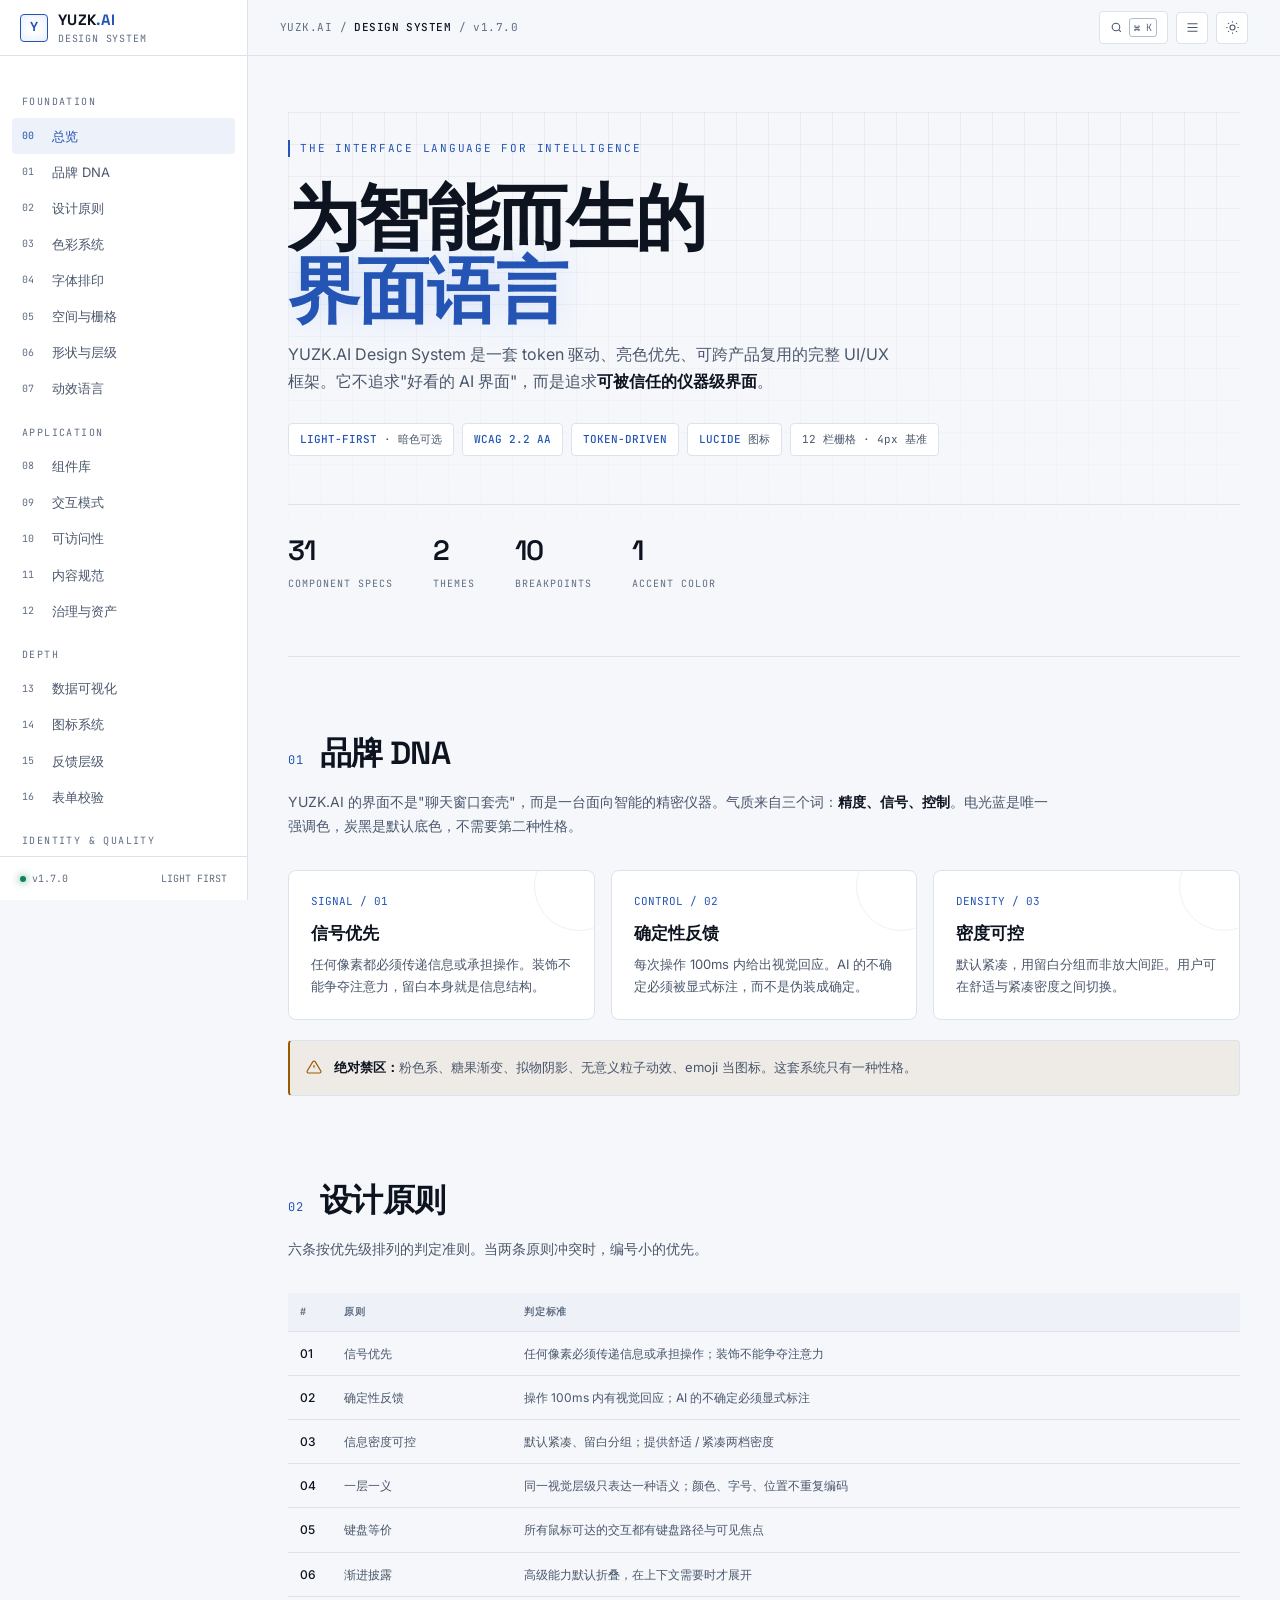
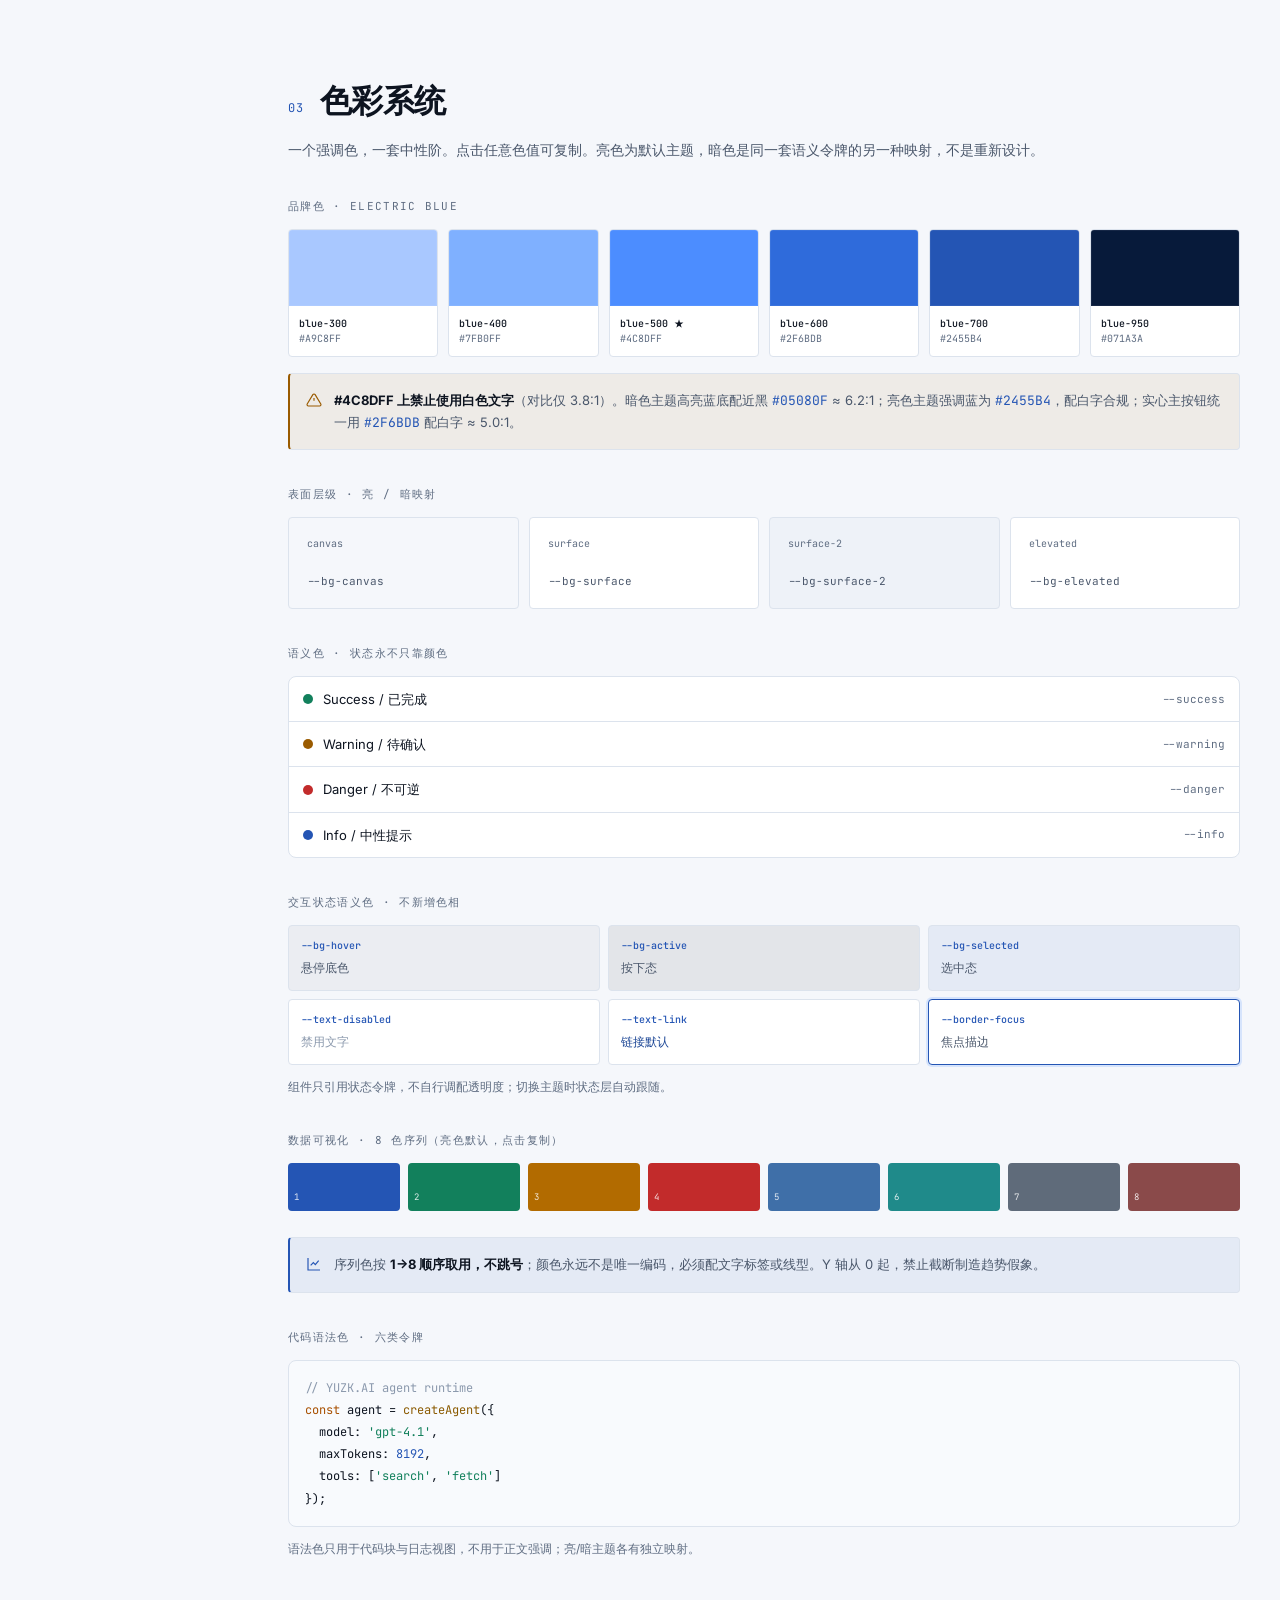
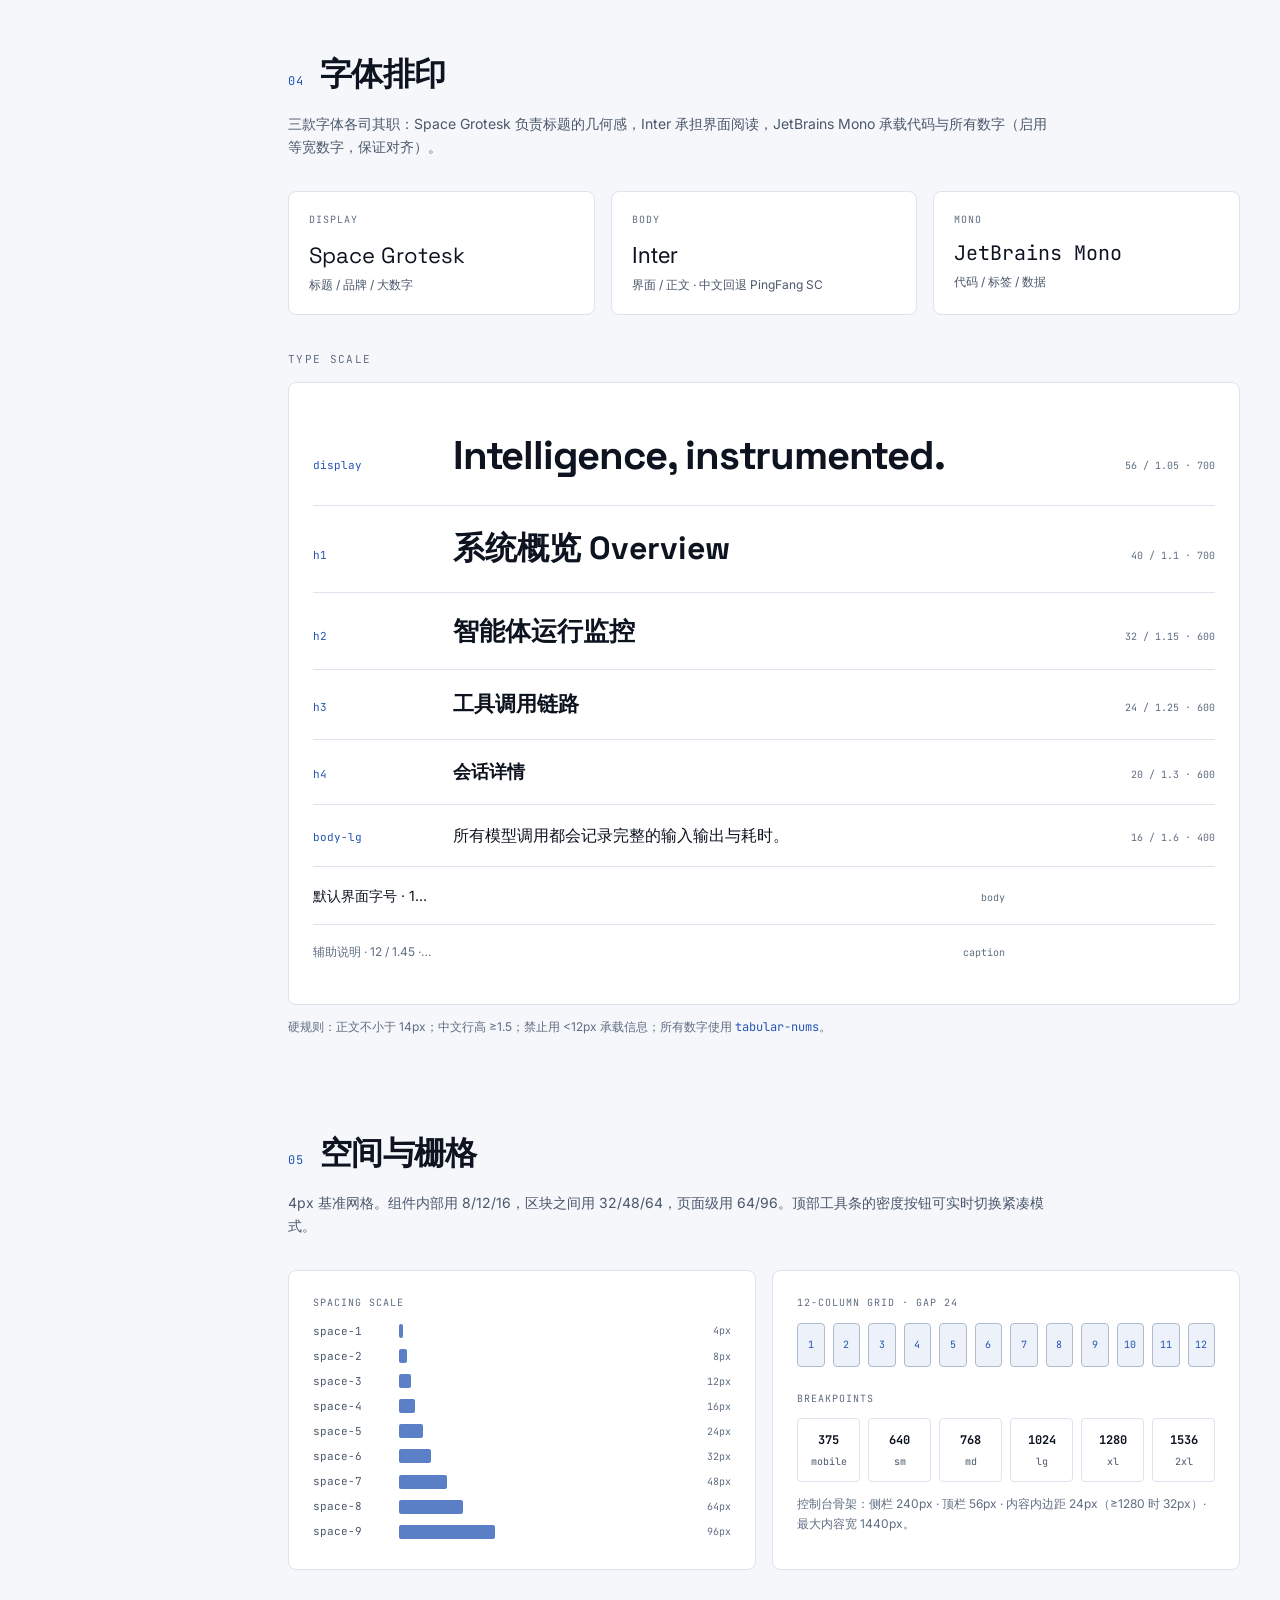
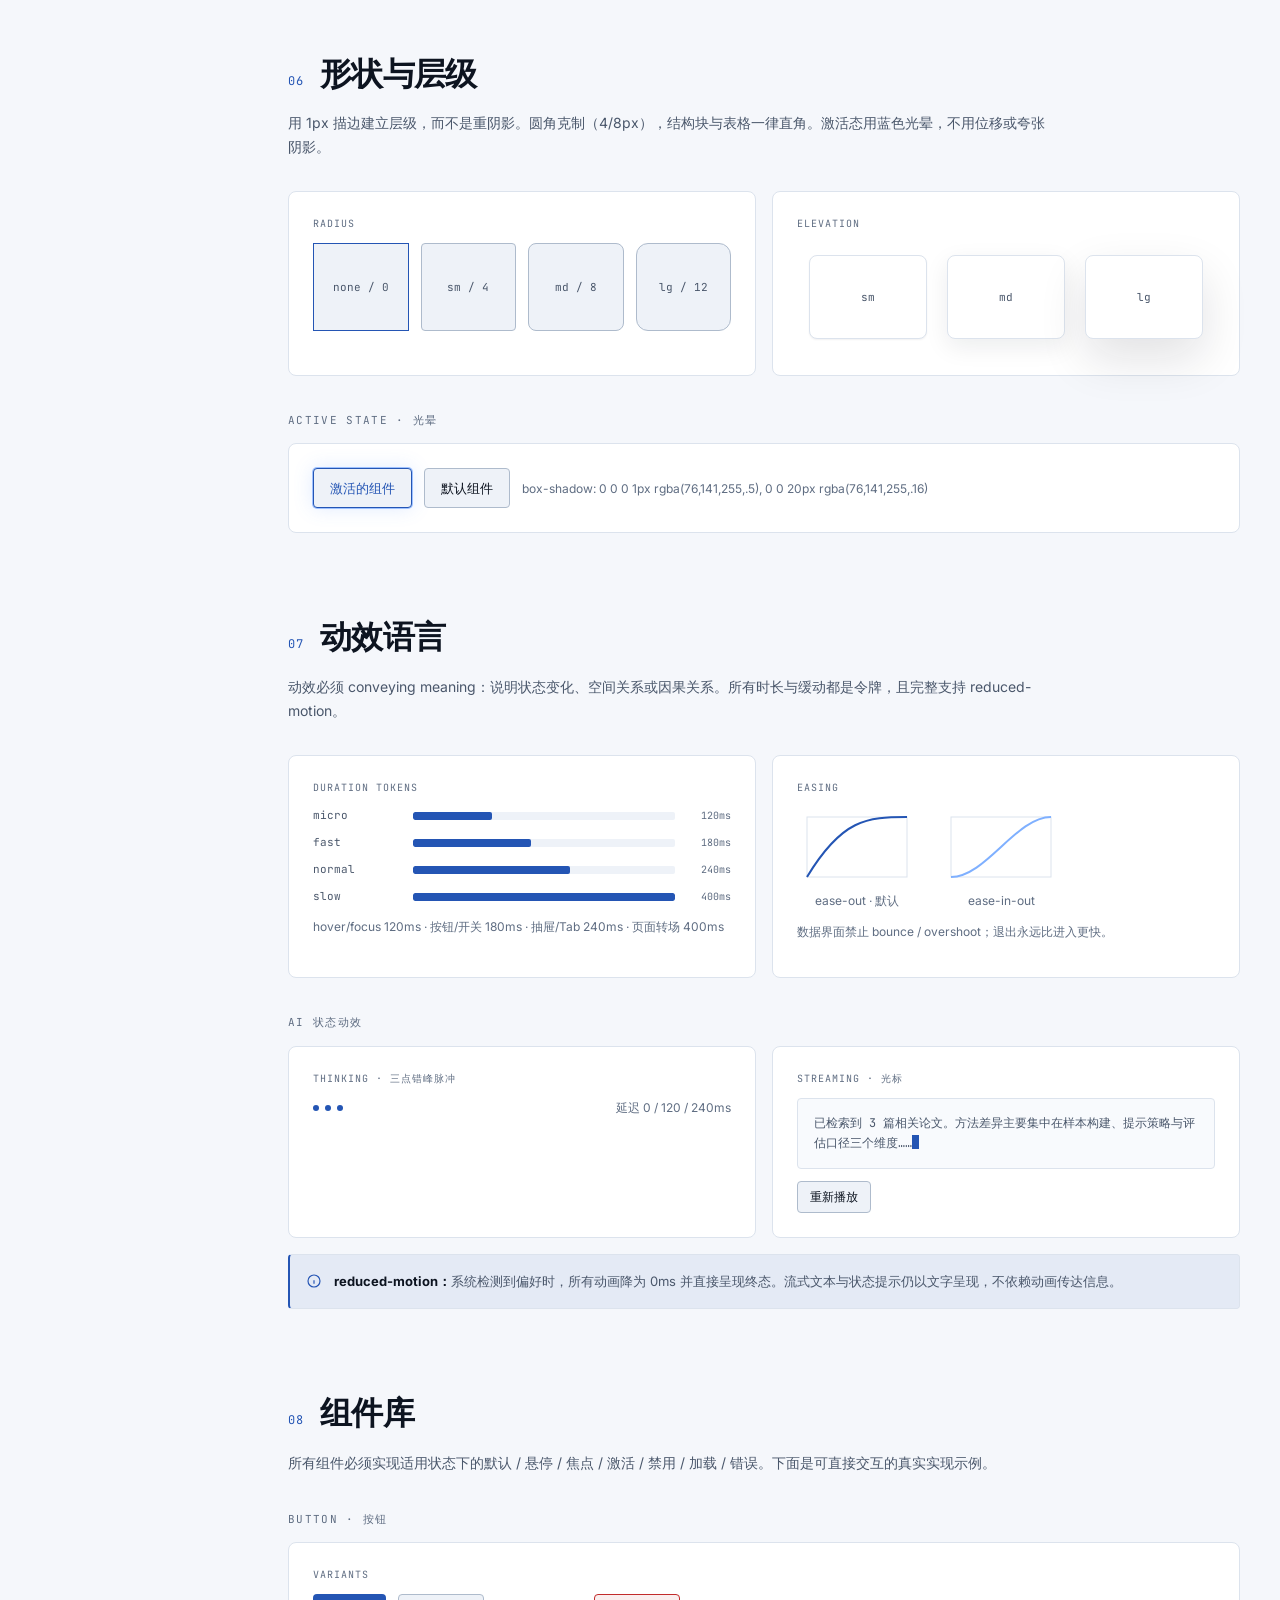
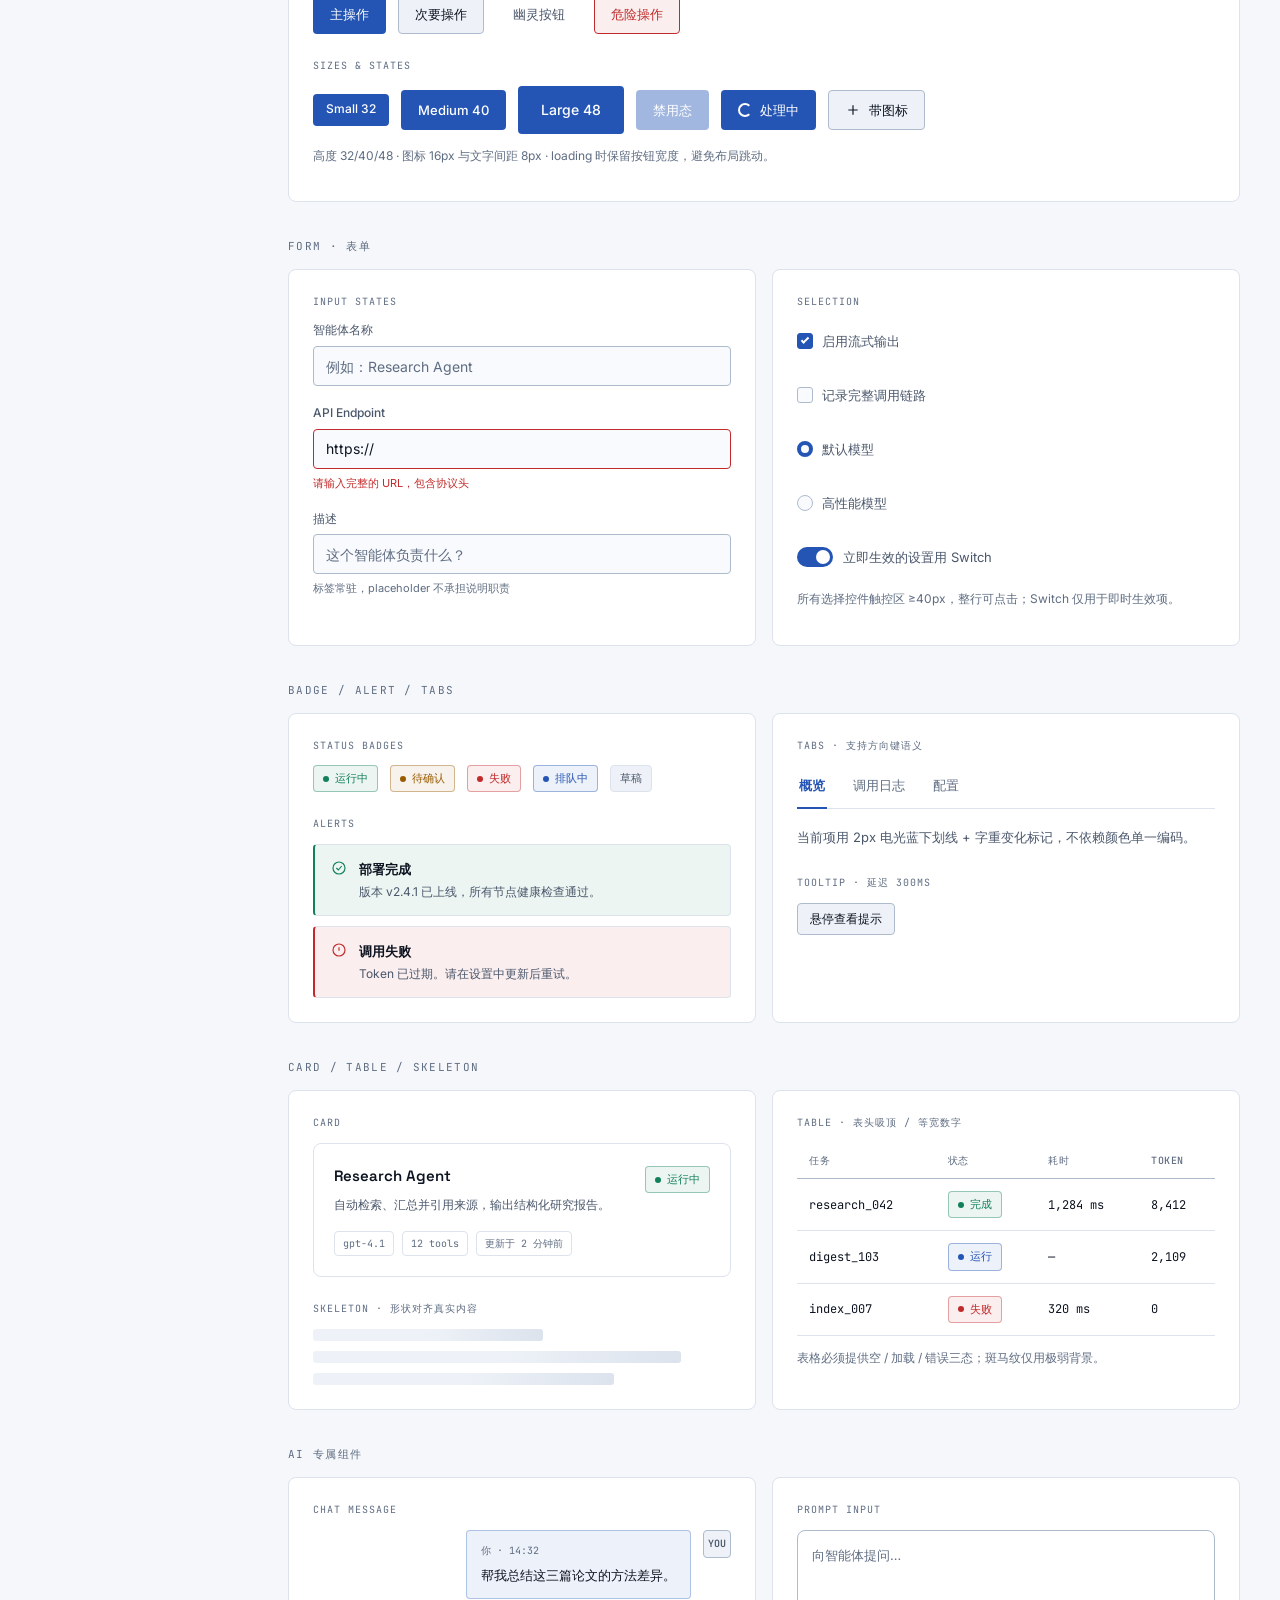
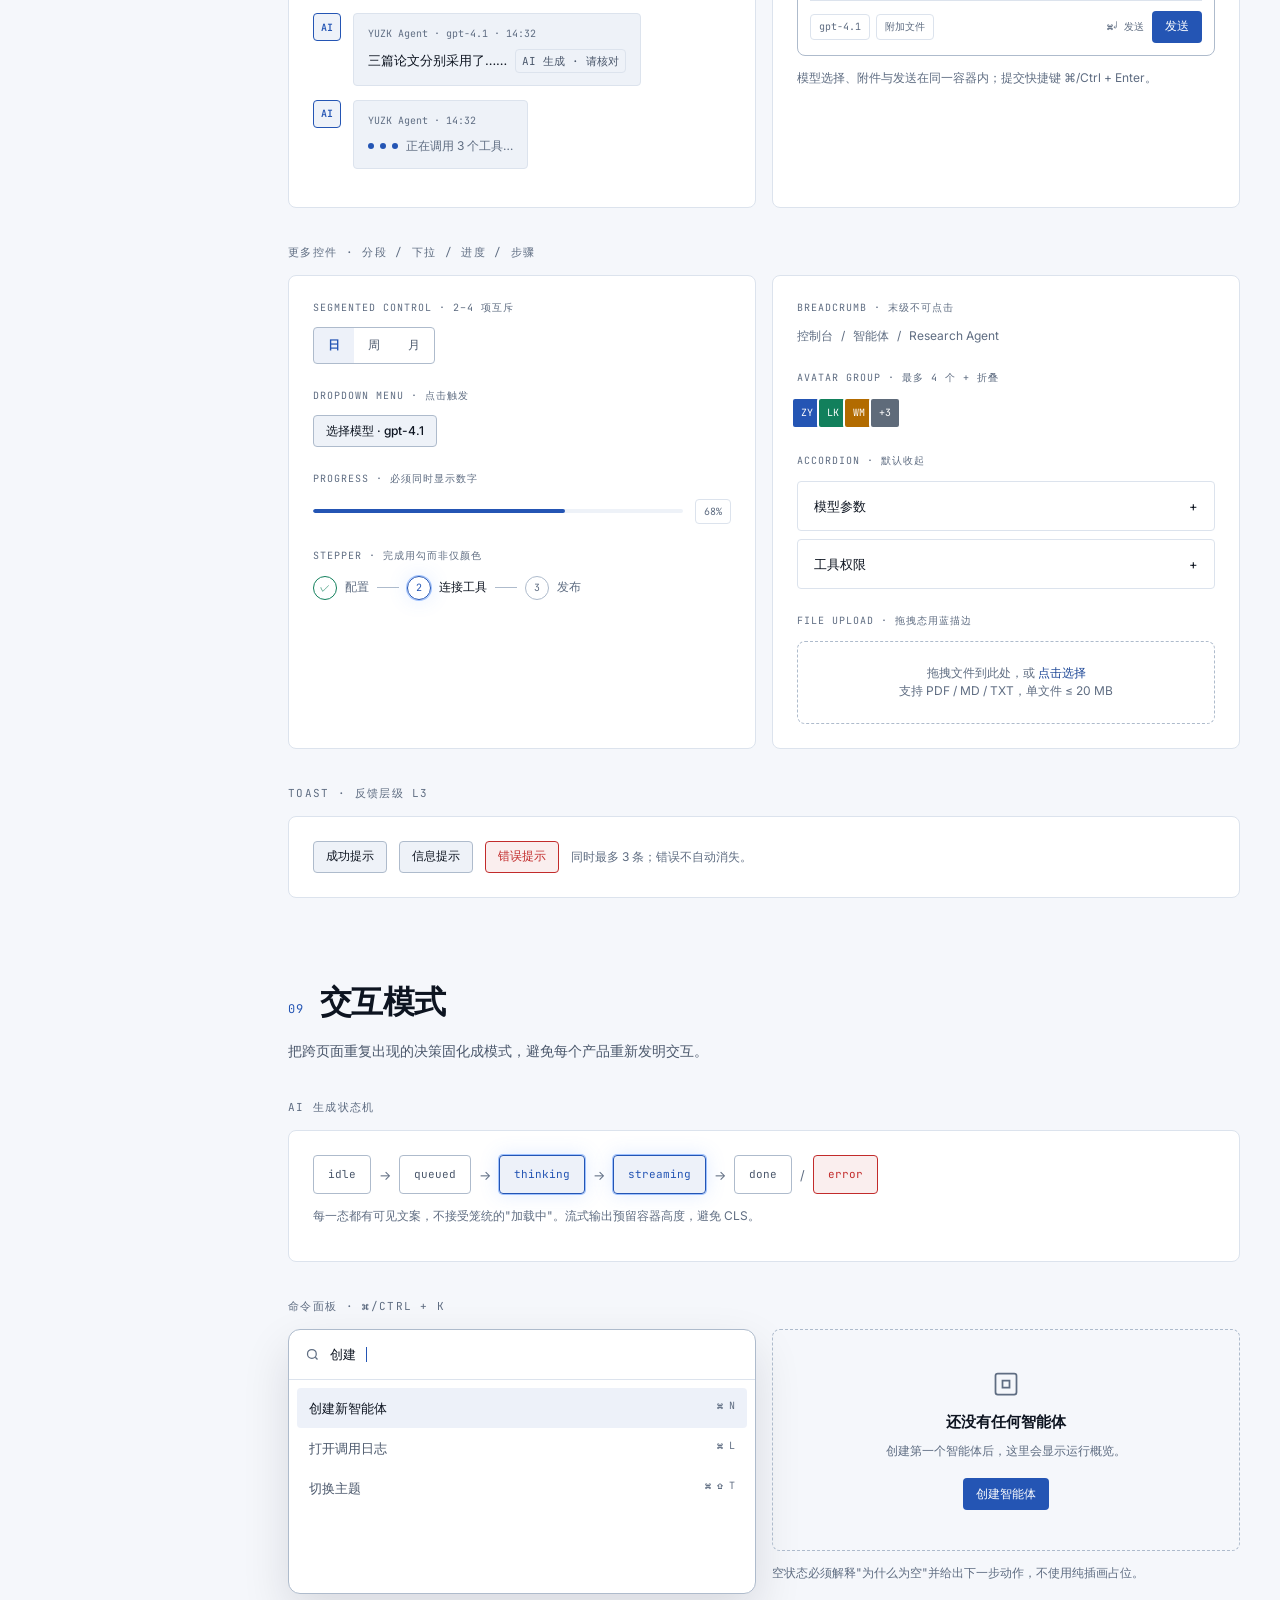
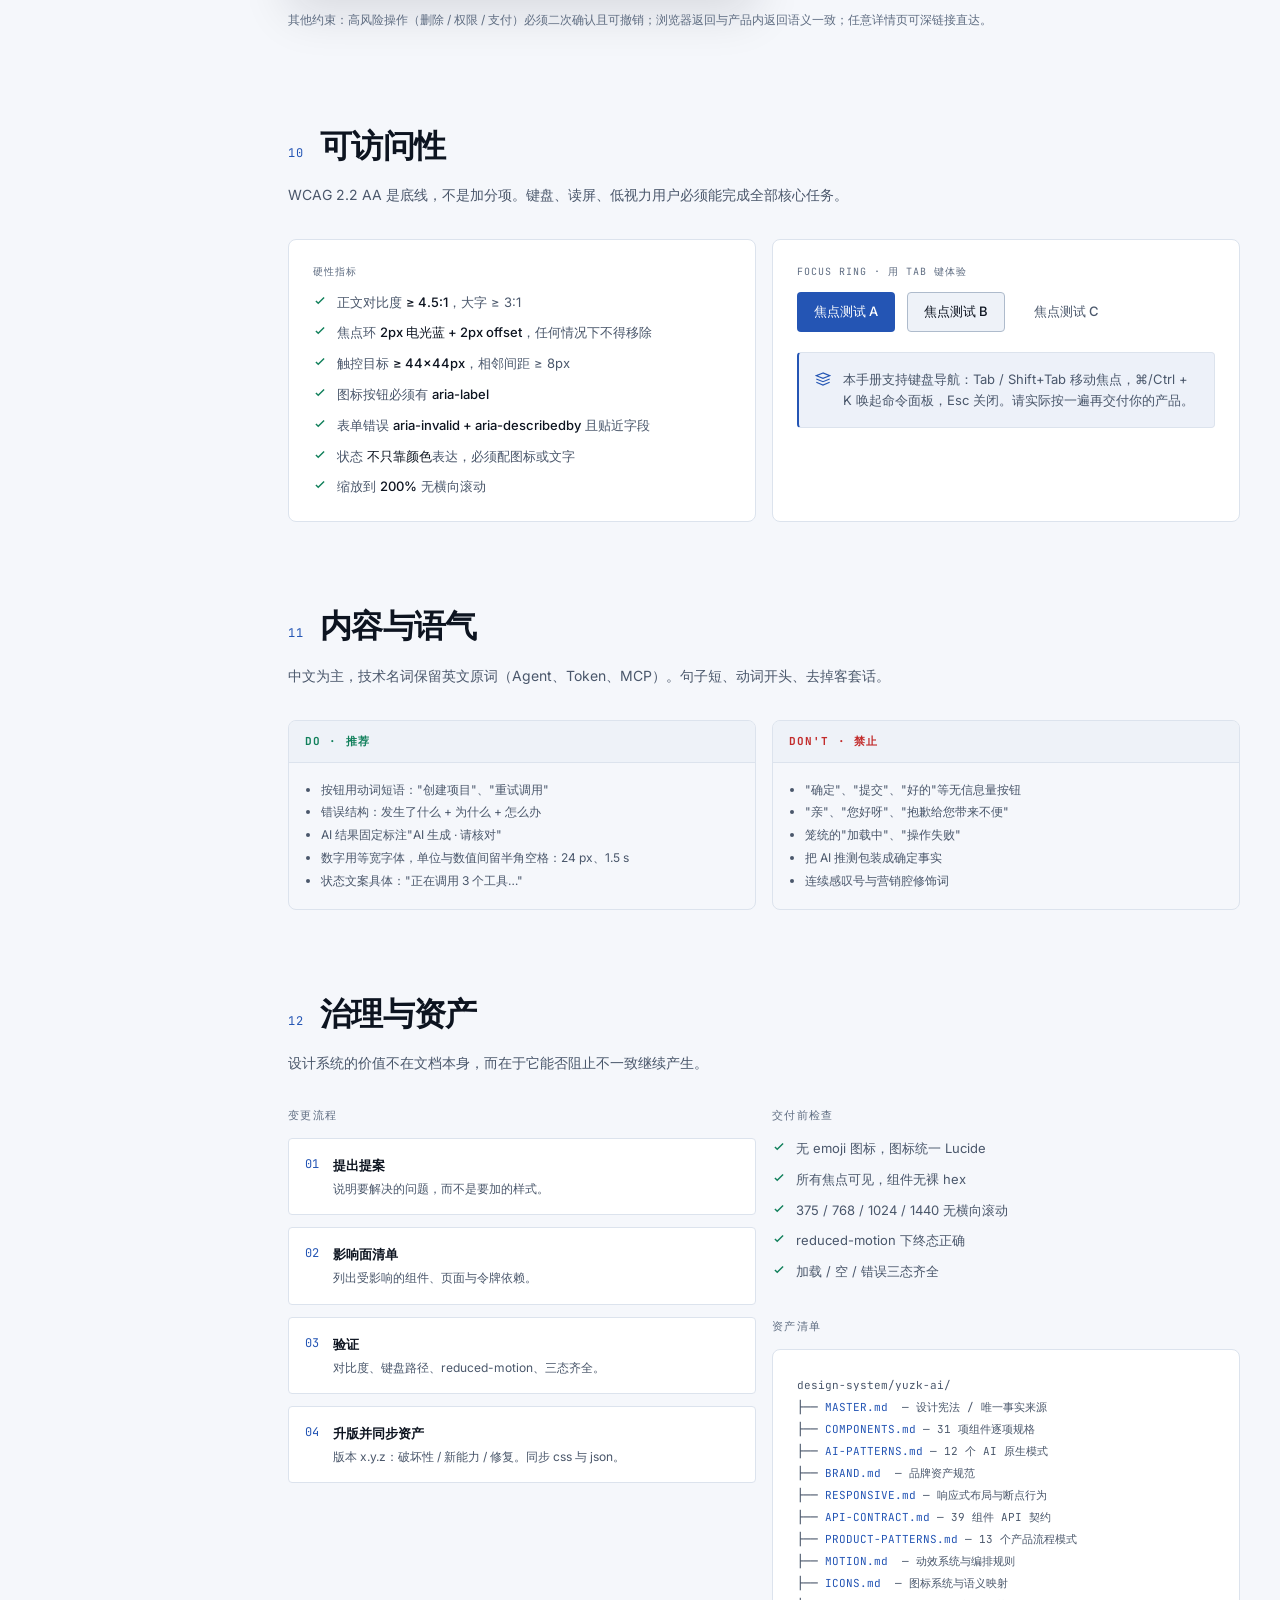
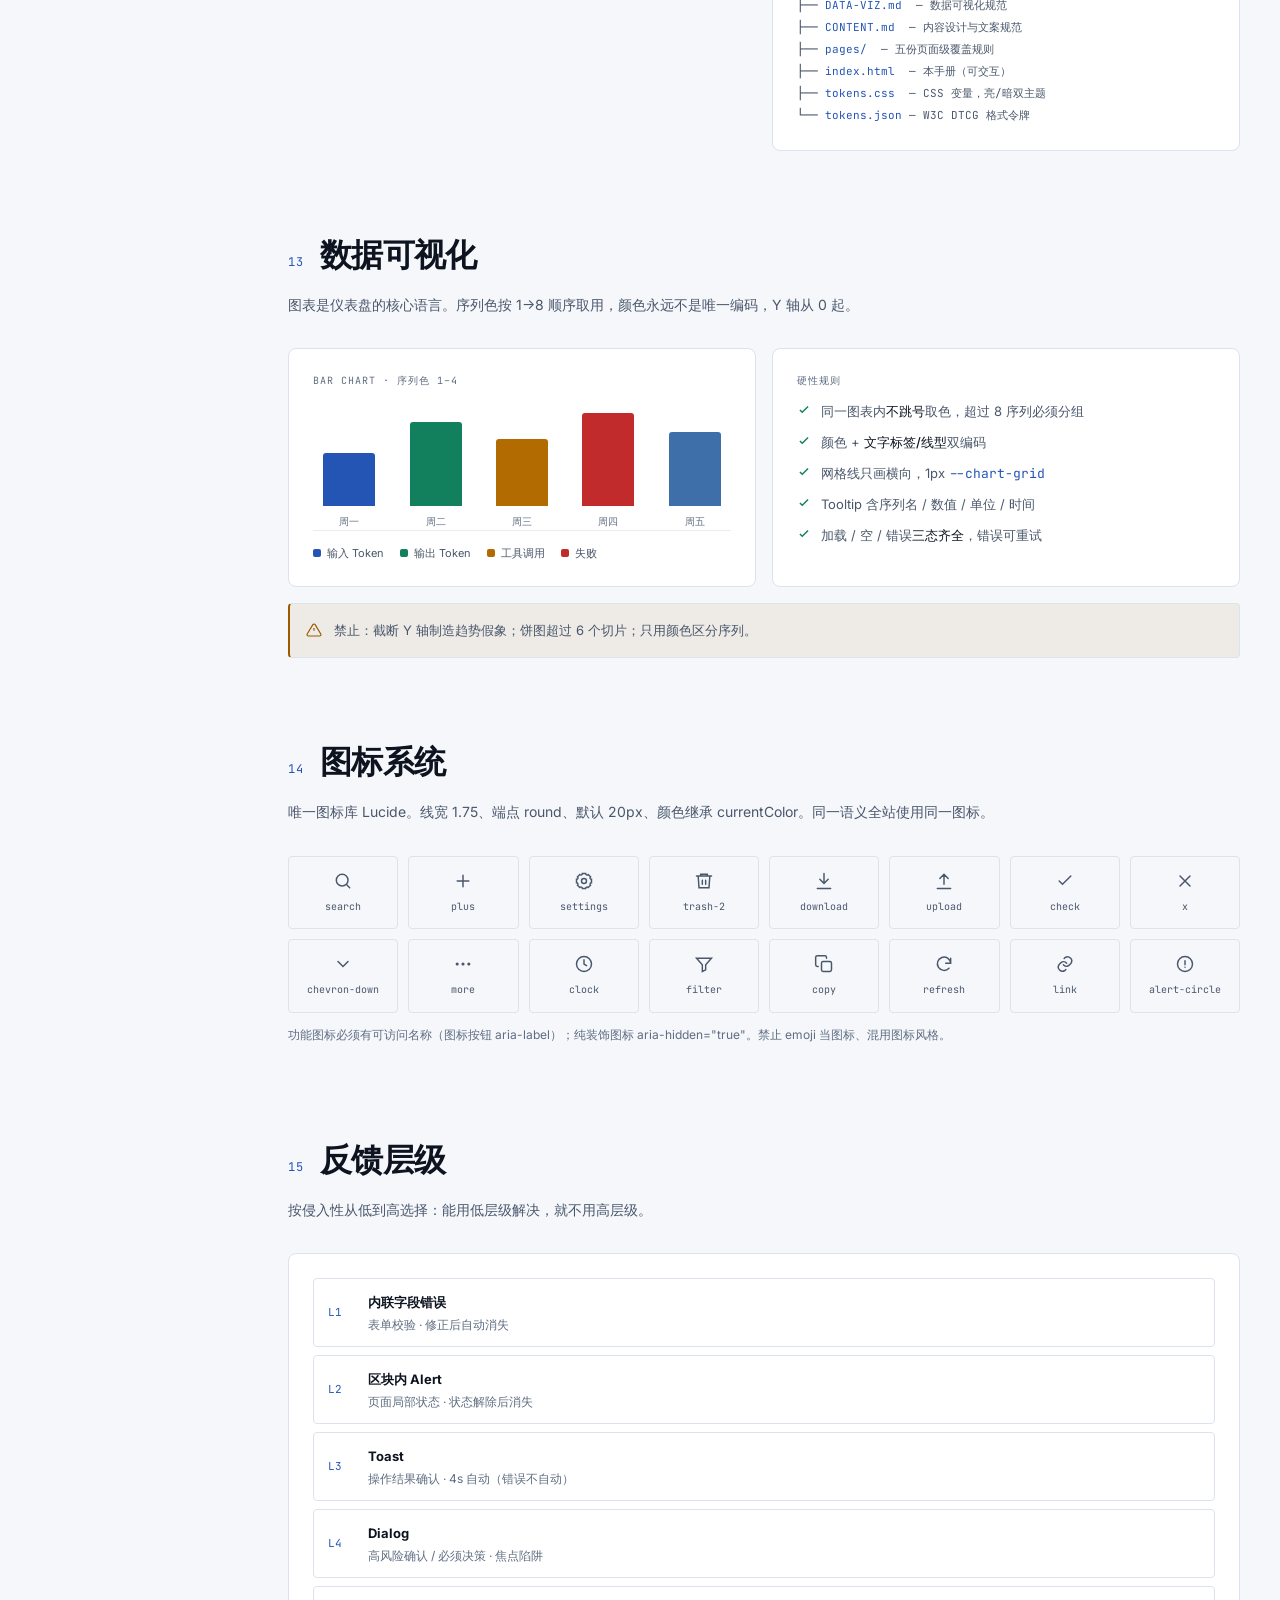
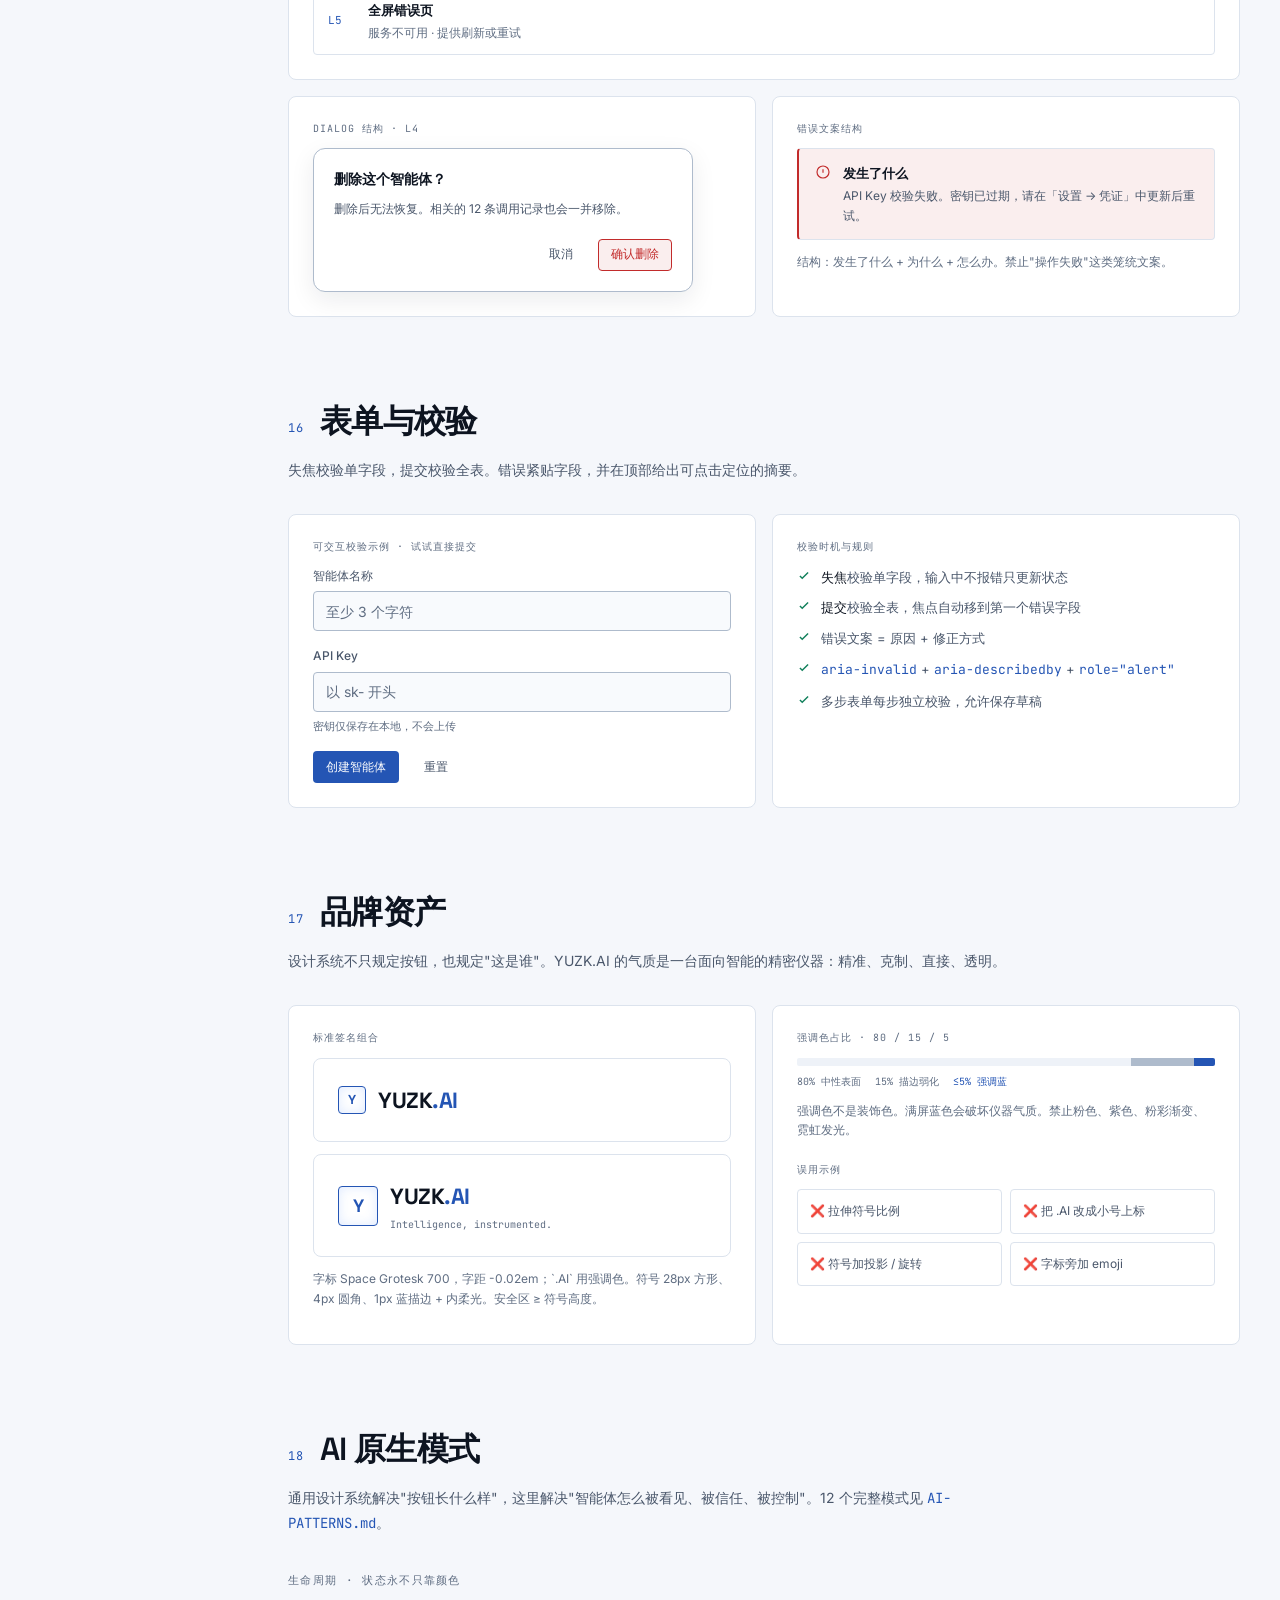
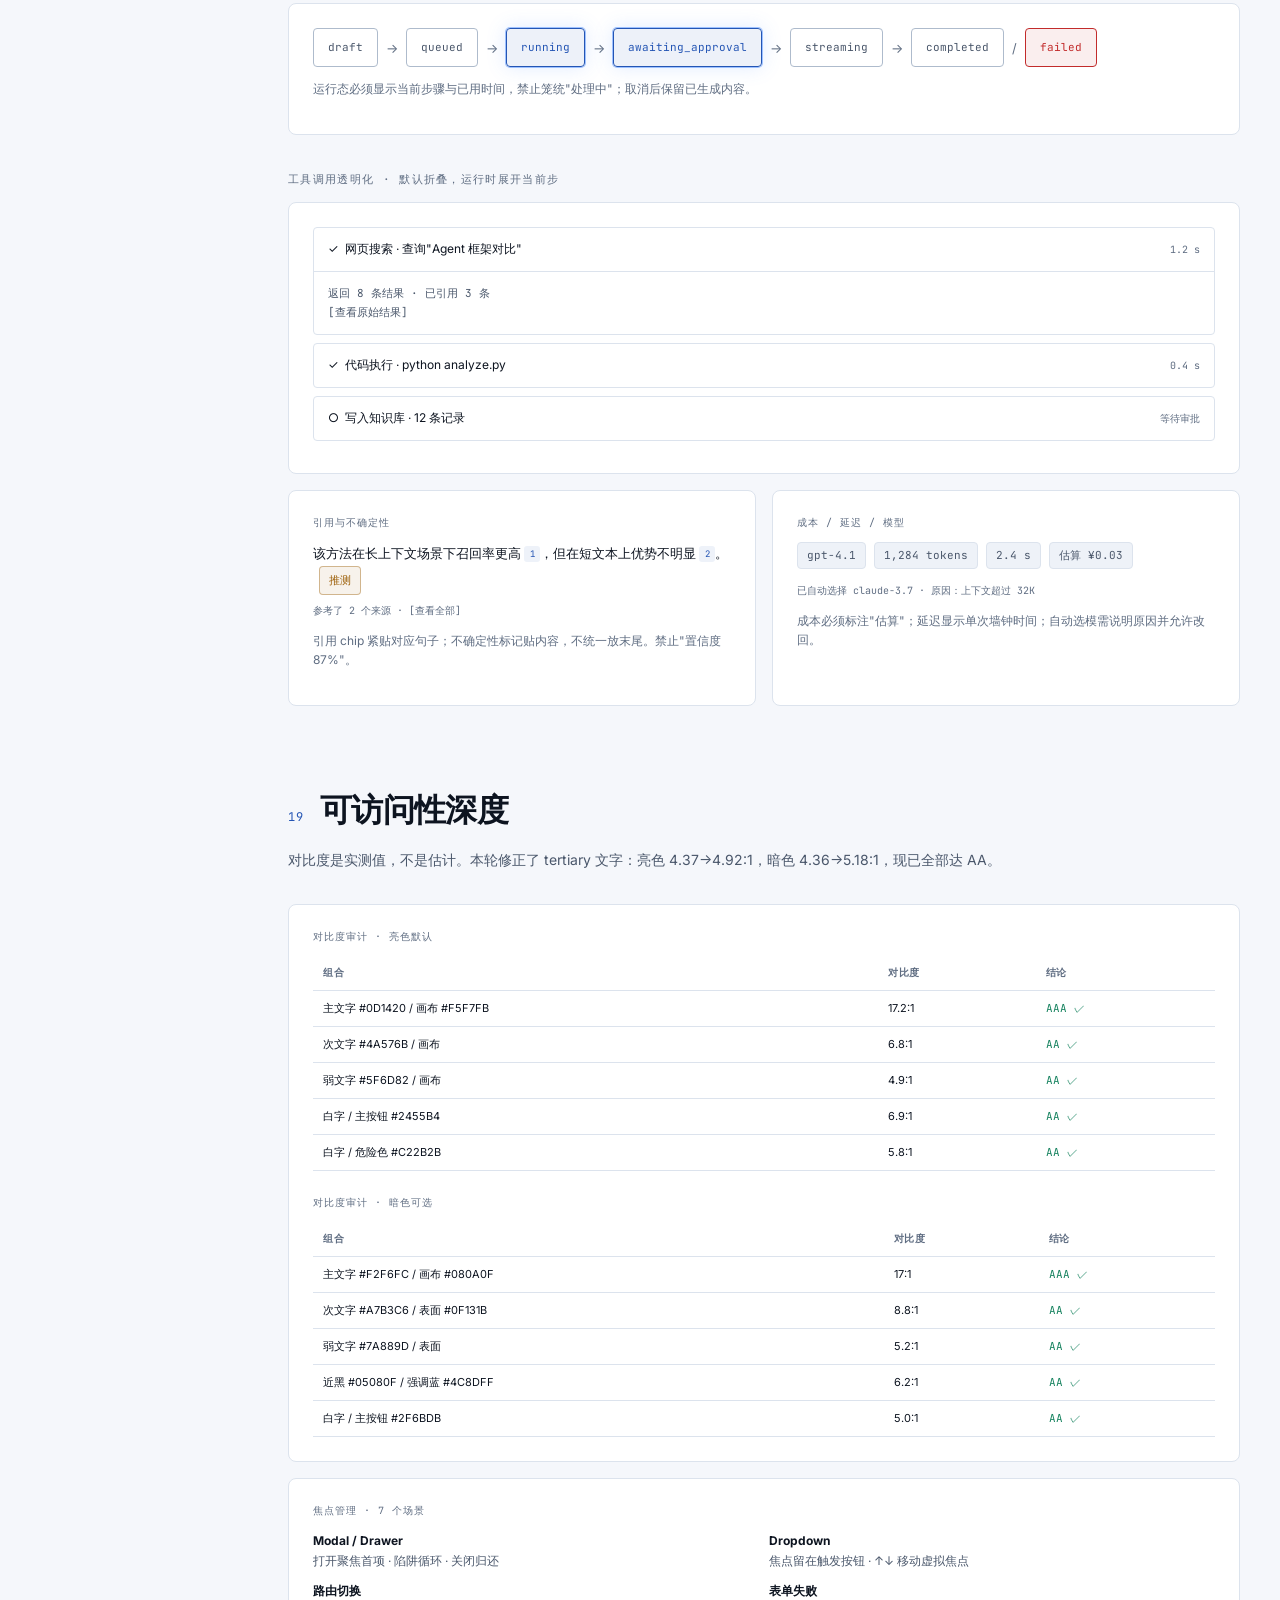
==== commit 26fa46c1: "feat: expand design system to v1.7.0" ====
--- a/index.html
+++ b/index.html
@@ -3,7 +3,7 @@
 <head>
 <meta charset="UTF-8">
 <meta name="viewport" content="width=device-width, initial-scale=1.0">
-<title>YUZK.AI — Design System v1.6.0</title>
+<title>YUZK.AI — Design System v1.7.0</title>
 <style>
 /* ==================== TOKENS ==================== */
 @import url('https://fonts.googleapis.com/css2?family=Inter:wght@400;500;600;700&family=JetBrains+Mono:wght@400;500;600&family=Space+Grotesk:wght@500;600;700&display=swap');
@@ -32,7 +32,7 @@
   --radius-none:0;--radius-sm:4px;--radius-md:8px;--radius-lg:12px;--radius-pill:999px;
   --shadow-sm:0 1px 2px rgba(13,20,32,.06);--shadow-md:0 8px 24px rgba(13,20,32,.08);--shadow-lg:0 20px 48px rgba(13,20,32,.12);
   --shadow-focus:0 0 0 2px var(--bg-canvas),0 0 0 4px var(--focus-ring);--shadow-active:0 0 0 1px var(--blue-ring),0 0 20px var(--blue-glow);
-  --dur-micro:120ms;--dur-fast:180ms;--dur-normal:240ms;--dur-slow:400ms;
+  --duration-instant:80ms;--duration-fast:160ms;--duration-normal:240ms;--duration-slow:360ms;--dur-micro:var(--duration-instant);--dur-fast:var(--duration-fast);--dur-normal:var(--duration-normal);--dur-slow:var(--duration-slow);
   --ease-out:cubic-bezier(.2,.8,.2,1);--ease-in-out:cubic-bezier(.4,0,.2,1);
   --sidebar-width:248px;--topbar-height:56px;--content-max:1160px;--content-pad:24px;
   /* v1.2 state / data / syntax / size */
@@ -42,7 +42,7 @@
   --chart-1:#2455B4;--chart-2:#12805C;--chart-3:#B26B00;--chart-4:#C22B2B;--chart-5:#3F6FA8;--chart-6:#1F8A8A;--chart-7:#5F6B7A;--chart-8:#8A4A4A;
   --chart-grid:rgba(13,20,32,.08);--chart-axis:#5F6D82;
   --syntax-keyword:#A85000;--syntax-string:#12805C;--syntax-number:#2455B4;--syntax-comment:#8B99AD;--syntax-function:#8A5A00;--syntax-variable:#0D1420;
-  --size-icon-sm:16px;--size-icon-md:20px;--size-icon-lg:24px;--size-control-sm:32px;--size-control-md:40px;--size-control-lg:48px;--size-touch-min:44px;
+  --size-icon-sm:16px;--size-icon-md:20px;--size-icon-lg:24px;--size-icon-xl:32px;--size-control-sm:32px;--size-control-md:40px;--size-control-lg:48px;--size-touch-min:44px;
   --opacity-1:.04;--opacity-2:.08;--opacity-3:.16;--opacity-4:.32;
 }
 [data-theme='dark']{
@@ -531,13 +531,18 @@
       <a href="#api"><span class="num">23</span>API 契约</a>
       <a href="#productpatterns"><span class="num">24</span>产品流程模式</a>
       <a href="#pagecover"><span class="num">25</span>页面覆盖与原语</a>
+      <div class="nav-group">Craft</div>
+      <a href="#motion-system"><span class="num">26</span>动效系统</a>
+      <a href="#icons-system"><span class="num">27</span>图标系统</a>
+      <a href="#dataviz-system"><span class="num">28</span>数据可视化</a>
+      <a href="#content-system"><span class="num">29</span>内容设计</a>
     </nav>
-    <div class="side-foot"><span><span class="dot-live"></span>v1.6.0</span><span>LIGHT FIRST</span></div>
+    <div class="side-foot"><span><span class="dot-live"></span>v1.7.0</span><span>LIGHT FIRST</span></div>
   </aside>
 
   <div class="main">
     <header class="topbar">
-      <div class="crumb">YUZK.AI / <b>DESIGN SYSTEM</b> / v1.6.0</div>
+      <div class="crumb">YUZK.AI / <b>DESIGN SYSTEM</b> / v1.7.0</div>
       <div class="tools">
         <button class="kbd" id="cmdOpen" aria-label="打开命令面板"><svg width="13" height="13" viewBox="0 0 24 24" fill="none" stroke="currentColor" stroke-width="2"><circle cx="11" cy="11" r="7"/><path d="m20 20-3.5-3.5"/></svg><kbd>⌘ K</kbd></button>
         <button class="icon-btn" id="densityBtn" title="切换密度" aria-label="切换紧凑密度"><svg width="15" height="15" viewBox="0 0 24 24" fill="none" stroke="currentColor" stroke-width="1.75"><path d="M4 6h16M4 12h16M4 18h16"/></svg></button>
@@ -562,7 +567,7 @@
           <div class="hero-stats">
             <div class="stat"><div class="v">31</div><div class="l">Component Specs</div></div>
             <div class="stat"><div class="v">2</div><div class="l">Themes</div></div>
-            <div class="stat"><div class="v">6</div><div class="l">Breakpoints</div></div>
+            <div class="stat"><div class="v">10</div><div class="l">Breakpoints</div></div>
             <div class="stat"><div class="v">1</div><div class="l">Accent Color</div></div>
           </div>
         </div>
@@ -1092,6 +1097,10 @@
               ├── <span style="color:var(--accent)">RESPONSIVE.md</span> — 响应式布局与断点行为<br>
               ├── <span style="color:var(--accent)">API-CONTRACT.md</span> — 39 组件 API 契约<br>
               ├── <span style="color:var(--accent)">PRODUCT-PATTERNS.md</span> — 13 个产品流程模式<br>
+              ├── <span style="color:var(--accent)">MOTION.md</span> &nbsp;— 动效系统与编排规则<br>
+              ├── <span style="color:var(--accent)">ICONS.md</span> &nbsp;— 图标系统与语义映射<br>
+              ├── <span style="color:var(--accent)">DATA-VIZ.md</span> &nbsp;— 数据可视化规范<br>
+              ├── <span style="color:var(--accent)">CONTENT.md</span> &nbsp;— 内容设计与文案规范<br>
               ├── <span style="color:var(--accent)">pages/</span> &nbsp;— 五份页面级覆盖规则<br>
               ├── <span style="color:var(--accent)">index.html</span> &nbsp;— 本手册（可交互）<br>
               ├── <span style="color:var(--accent)">tokens.css</span> &nbsp;— CSS 变量，亮/暗双主题<br>
@@ -1619,8 +1628,104 @@
         </div>
       </section>
 
+      <!-- 26 MOTION SYSTEM -->
+      <section class="section" id="motion-system">
+        <div class="sec-head"><span class="sec-num">26</span><h2>动效系统</h2></div>
+        <p class="sec-desc">动效是状态变化的信号，不是装饰。独立规范见 <code style="color:var(--accent)">MOTION.md</code>；只动 transform / opacity，任何动画都必须可中断。</p>
+        <div class="panel panel-pad" style="overflow-x:auto">
+          <table class="spec-table">
+            <thead><tr><th>令牌</th><th>时长</th><th>用途</th></tr></thead>
+            <tbody>
+              <tr><td>--duration-instant</td><td>80ms</td><td>hover / focus 即时反馈</td></tr>
+              <tr><td>--duration-fast</td><td>160ms</td><td>按钮、输入框、Tab 状态切换</td></tr>
+              <tr><td>--duration-normal</td><td>240ms</td><td>Modal / Drawer / 列表进出场</td></tr>
+              <tr><td>--duration-slow</td><td>360ms</td><td>复杂编排，超过则拆分为阶段</td></tr>
+            </tbody>
+          </table>
+        </div>
+        <div class="subhead">AI 场景语义</div>
+        <div class="lt-grid">
+          <div class="lt"><h4>thinking</h4><p>低频呼吸，不做永久循环；超过 2 秒应显示阶段文本。</p></div>
+          <div class="lt"><h4>streaming</h4><p>增量出现，保留已生成内容；停止生成不应清空。</p></div>
+          <div class="lt"><h4>tool call</h4><p>阶段指示 + 耗时，不隐藏工具名称。</p></div>
+          <div class="lt"><h4>approval gate</h4><p>静止高亮 + 明确动作，禁止闪烁催促。</p></div>
+        </div>
+        <div class="callout" style="margin-top:16px">
+          <svg width="16" height="16" viewBox="0 0 24 24" fill="none" stroke="currentColor" stroke-width="1.75"><path d="M12 3 2 7l10 4 10-4-10-4Z"/><path d="M2 12l10 4 10-4M2 17l10 4 10-4"/></svg>
+          <div><b>reduced-motion</b>：保留终态与状态差异，去除位移、缩放和循环动画。</div>
+        </div>
+      </section>
+
+      <!-- 27 ICONS SYSTEM -->
+      <section class="section" id="icons-system">
+        <div class="sec-head"><span class="sec-num">27</span><h2>图标系统</h2></div>
+        <p class="sec-desc">统一使用 Lucide 线性图标，24px 基准网格，默认 20px，颜色继承 currentColor。完整规范见 <code style="color:var(--accent)">ICONS.md</code>。</p>
+        <div class="panel panel-pad" style="overflow-x:auto">
+          <table class="spec-table">
+            <thead><tr><th>尺寸</th><th>线宽</th><th>用途</th></tr></thead>
+            <tbody>
+              <tr><td>16px</td><td>1.5px</td><td>表格、密集列表、内联状态</td></tr>
+              <tr><td>20px</td><td>1.75px</td><td>默认按钮、导航、工具栏</td></tr>
+              <tr><td>24px</td><td>2px</td><td>卡片标题、空状态</td></tr>
+              <tr><td>32px</td><td>2px</td><td>页面级空状态、引导插图</td></tr>
+            </tbody>
+          </table>
+        </div>
+        <div class="subhead">AI 语义锚点</div>
+        <div class="checklist">
+          <li><svg width="14" height="14" viewBox="0 0 24 24" fill="none" stroke="currentColor" stroke-width="2.5"><path d="m5 12 4 4L19 6"/></svg><span>agent / tool / thinking / streaming / approval</span></li>
+          <li><svg width="14" height="14" viewBox="0 0 24 24" fill="none" stroke="currentColor" stroke-width="2.5"><path d="m5 12 4 4L19 6"/></svg><span>citation / confidence / trace / memory / permission scope</span></li>
+          <li><svg width="14" height="14" viewBox="0 0 24 24" fill="none" stroke="currentColor" stroke-width="2.5"><path d="m5 12 4 4L19 6"/></svg><span>纯图标按钮必须有 aria-label；装饰图标 aria-hidden</span></li>
+        </div>
+      </section>
+
+      <!-- 28 DATA VIZ SYSTEM -->
+      <section class="section" id="dataviz-system">
+        <div class="sec-head"><span class="sec-num">28</span><h2>数据可视化体系</h2></div>
+        <p class="sec-desc">图表是精密读数，不是装饰。序列色按 --chart-1 → --chart-8 顺序取用，颜色不能成为唯一编码。完整规范见 <code style="color:var(--accent)">DATA-VIZ.md</code>。</p>
+        <div class="grid g2">
+          <div class="panel panel-pad">
+            <div class="demo-label">硬规则</div>
+            <div class="checklist">
+              <li><svg width="14" height="14" viewBox="0 0 24 24" fill="none" stroke="currentColor" stroke-width="2.5"><path d="m5 12 4 4L19 6"/></svg><span>Y 轴默认从 0 起，例外必须标注</span></li>
+              <li><svg width="14" height="14" viewBox="0 0 24 24" fill="none" stroke="currentColor" stroke-width="2.5"><path d="m5 12 4 4L19 6"/></svg><span>错误态保留上次数据并标注时间</span></li>
+              <li><svg width="14" height="14" viewBox="0 0 24 24" fill="none" stroke="currentColor" stroke-width="2.5"><path d="m5 12 4 4L19 6"/></svg><span>每个图表提供表格等价物或数据摘要</span></li>
+            </div>
+          </div>
+          <div class="panel panel-pad">
+            <div class="demo-label">AI 专用读数</div>
+            <div class="checklist">
+              <li><svg width="14" height="14" viewBox="0 0 24 24" fill="none" stroke="currentColor" stroke-width="2.5"><path d="m5 12 4 4L19 6"/></svg><span>token / cost / latency 趋势</span></li>
+              <li><svg width="14" height="14" viewBox="0 0 24 24" fill="none" stroke="currentColor" stroke-width="2.5"><path d="m5 12 4 4L19 6"/></svg><span>置信度区间与审批等待时长</span></li>
+              <li><svg width="14" height="14" viewBox="0 0 24 24" fill="none" stroke="currentColor" stroke-width="2.5"><path d="m5 12 4 4L19 6"/></svg><span>工具调用耗时与 Agent 编排关系</span></li>
+            </div>
+          </div>
+        </div>
+      </section>
+
+      <!-- 29 CONTENT SYSTEM -->
+      <section class="section" id="content-system">
+        <div class="sec-head"><span class="sec-num">29</span><h2>内容设计</h2></div>
+        <p class="sec-desc">文案是界面行为的一部分。语气四支柱：精准、克制、直接、透明。完整规范见 <code style="color:var(--accent)">CONTENT.md</code>。</p>
+        <div class="panel panel-pad" style="overflow-x:auto">
+          <table class="spec-table">
+            <thead><tr><th>场景</th><th>文案公式</th><th>示例</th></tr></thead>
+            <tbody>
+              <tr><td>错误</td><td>发生了什么 + 影响 + 下一步</td><td>数据库连接中断，本次结果未保存。请重试。</td></tr>
+              <tr><td>空状态</td><td>为什么空 + 如何开始</td><td>还没有智能体。创建第一个智能体以开始编排。</td></tr>
+              <tr><td>AI 生成</td><td>标识 + 来源 + 不确定性</td><td>AI 生成 · 参考 3 份资料 · 置信度 82%</td></tr>
+              <tr><td>危险操作</td><td>对象 + 后果 + 确认词</td><td>删除工作区「研发」及其全部数据。输入工作区名确认。</td></tr>
+            </tbody>
+          </table>
+        </div>
+        <div class="callout" style="margin-top:16px">
+          <svg width="16" height="16" viewBox="0 0 24 24" fill="none" stroke="currentColor" stroke-width="1.75"><path d="M12 3 2 7l10 4 10-4-10-4Z"/><path d="M2 12l10 4 10-4M2 17l10 4 10-4"/></svg>
+          <div>中文为源语言，英文回退；布局预留 <b>30%–35%</b> 文本膨胀空间。默认货币 <b>¥</b>。</div>
+        </div>
+      </section>
+
       <footer class="footer">
-        <span>YUZK.AI DESIGN SYSTEM · v1.6.0 · 2026-11-22</span>
+        <span>YUZK.AI DESIGN SYSTEM · v1.7.0 · 2026-11-22</span>
         <span>SIGNAL OVER DECORATION</span>
       </footer>
     </main>
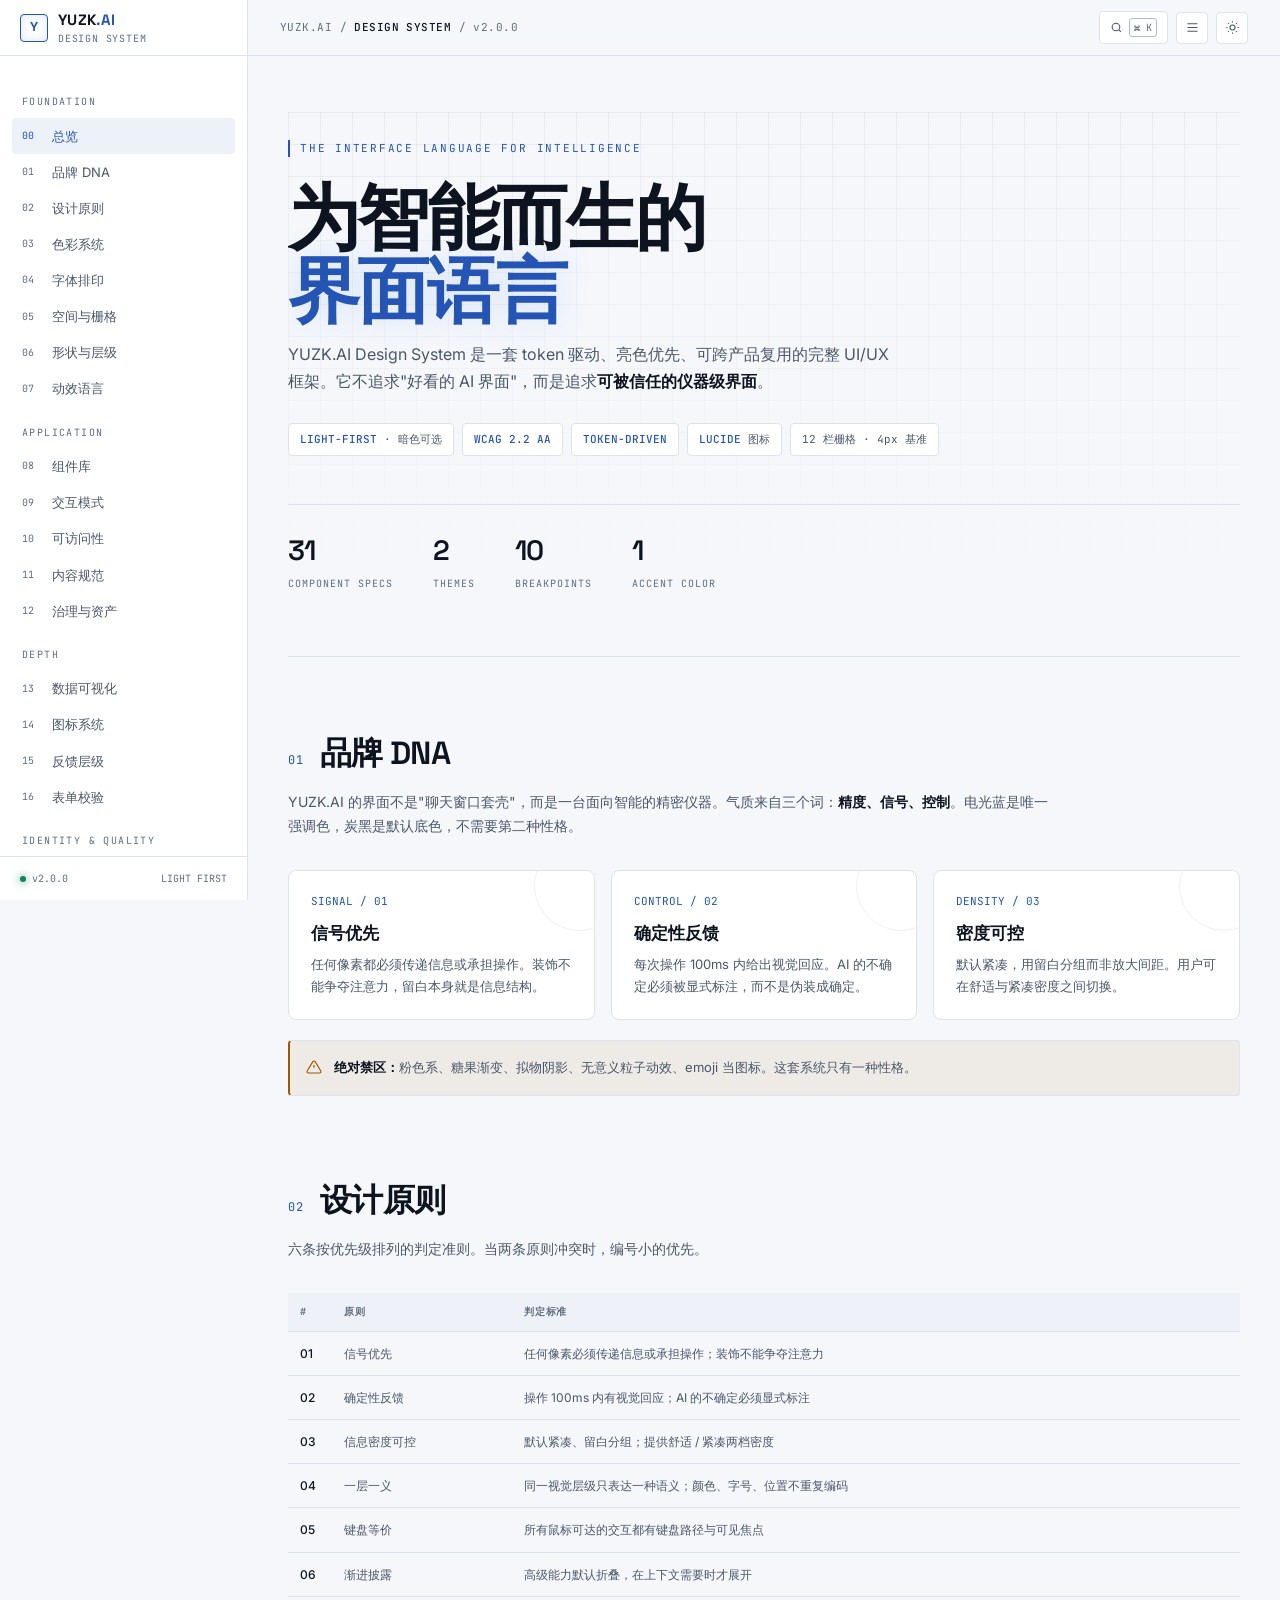
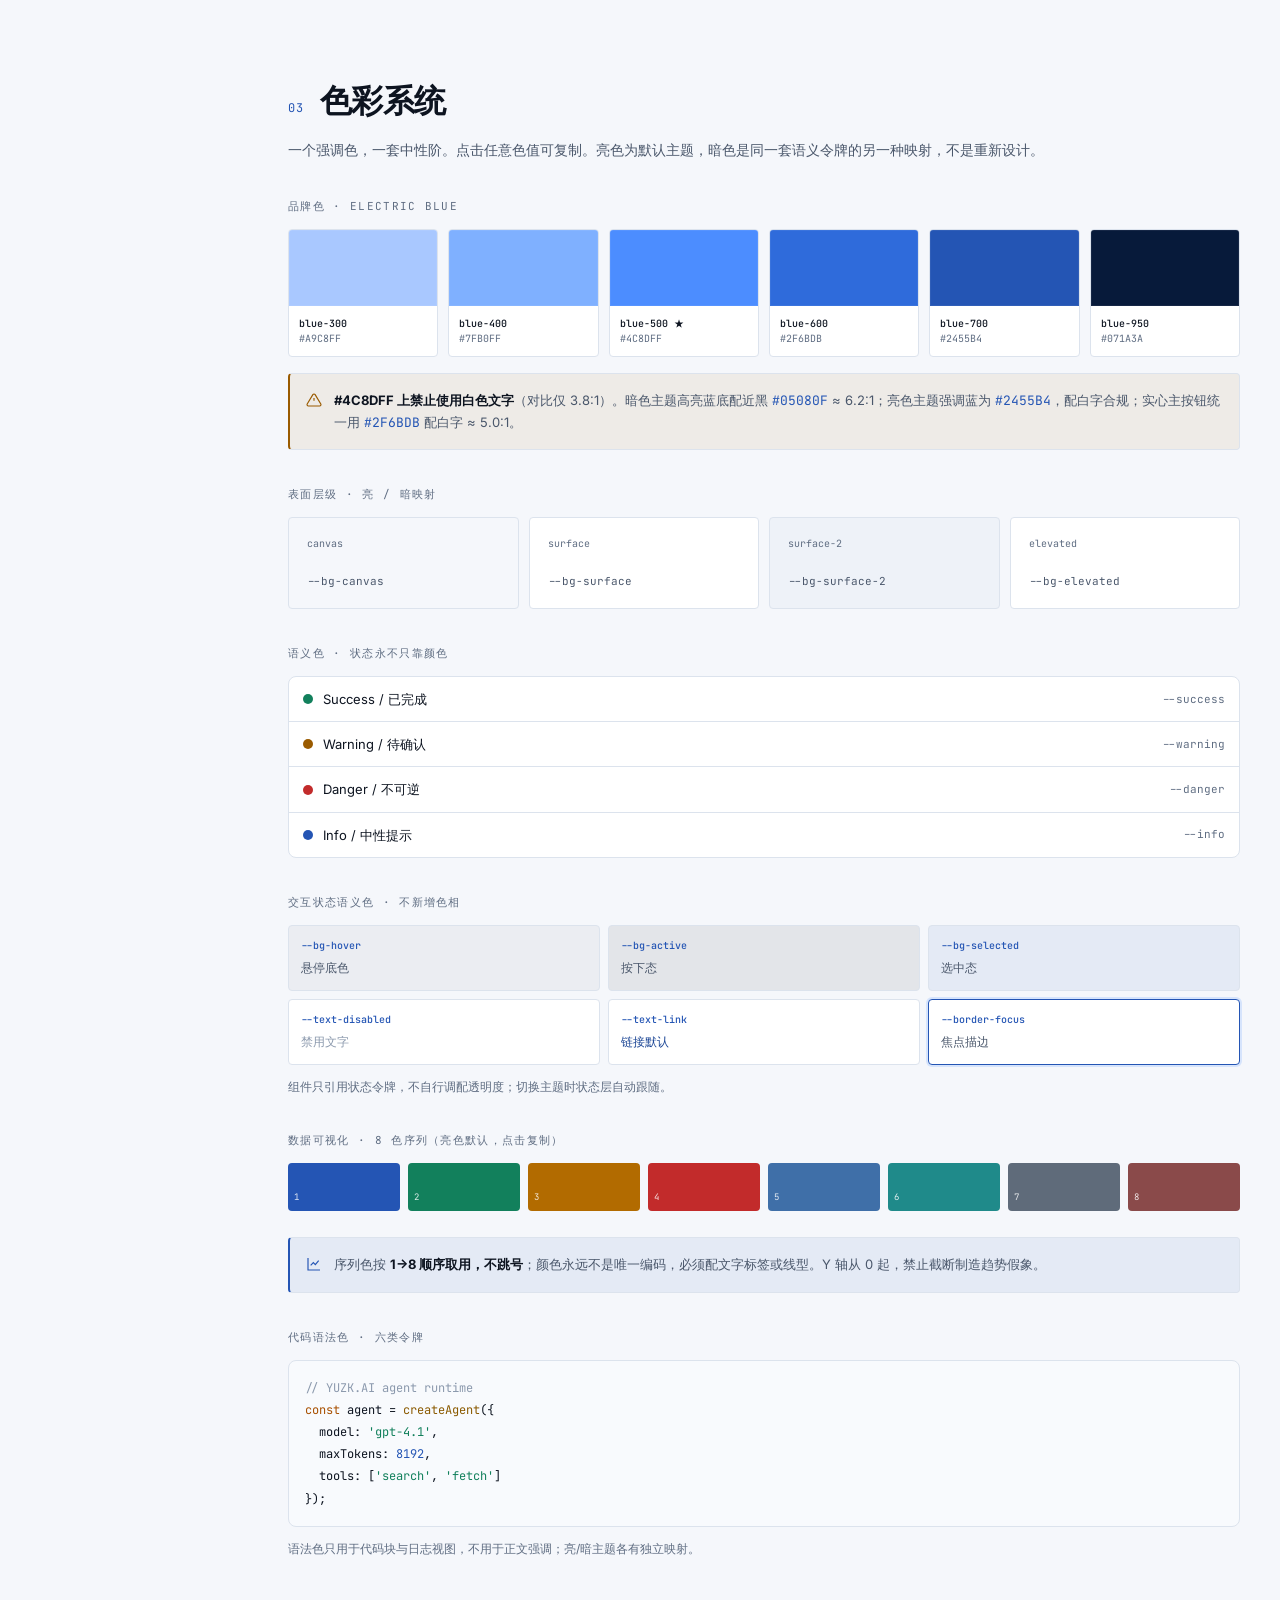
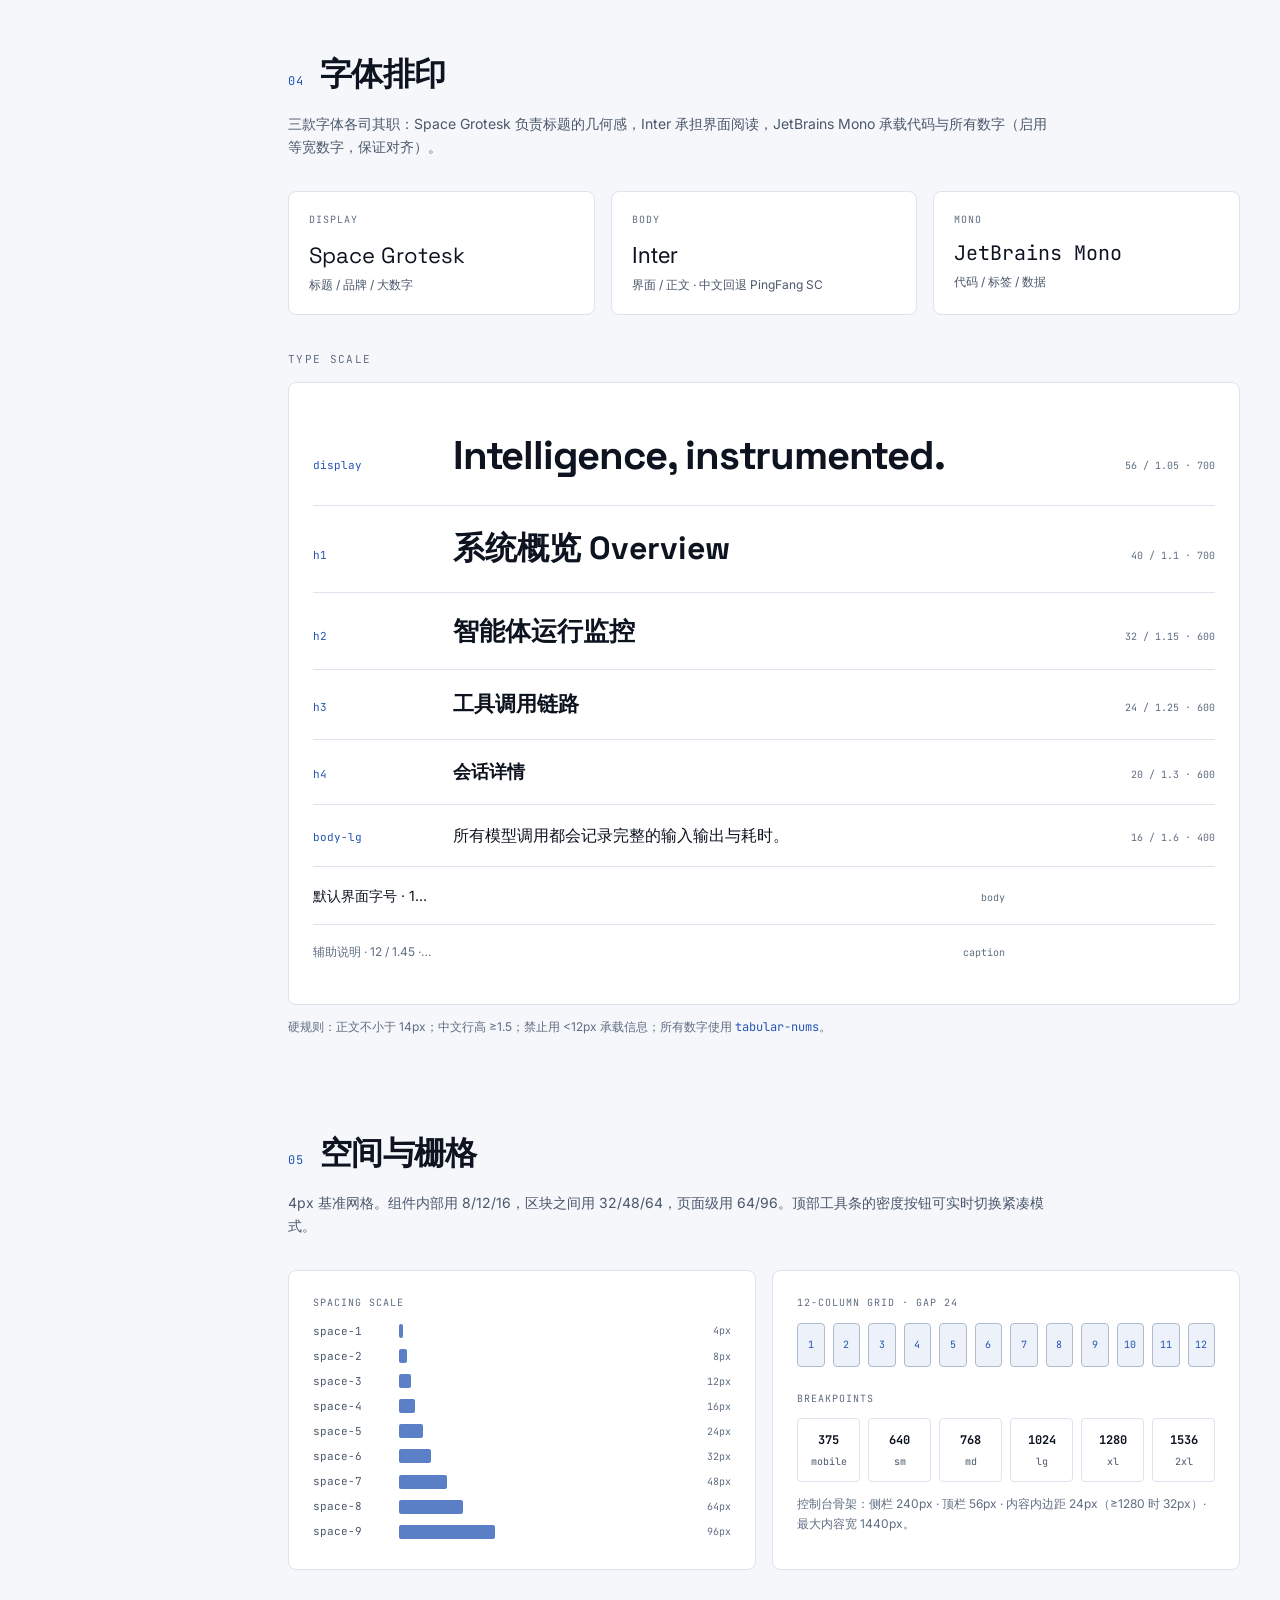
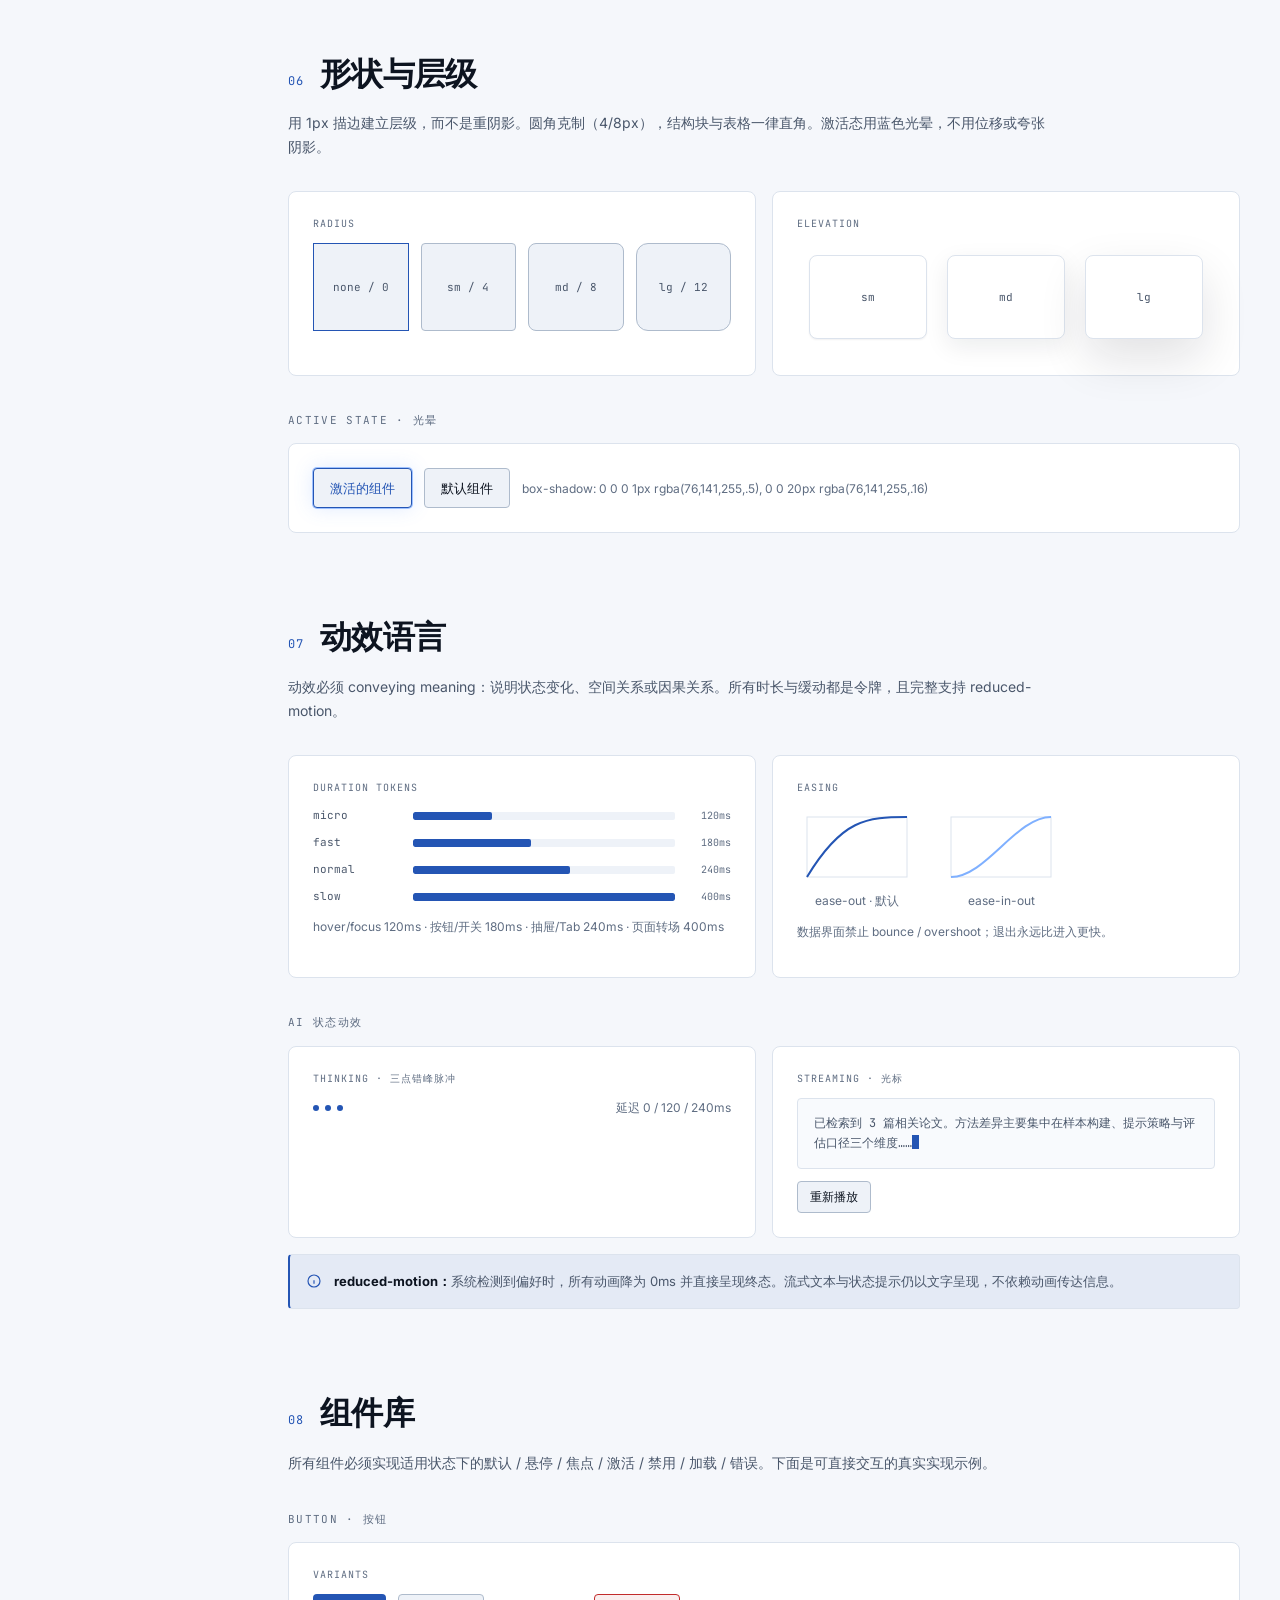
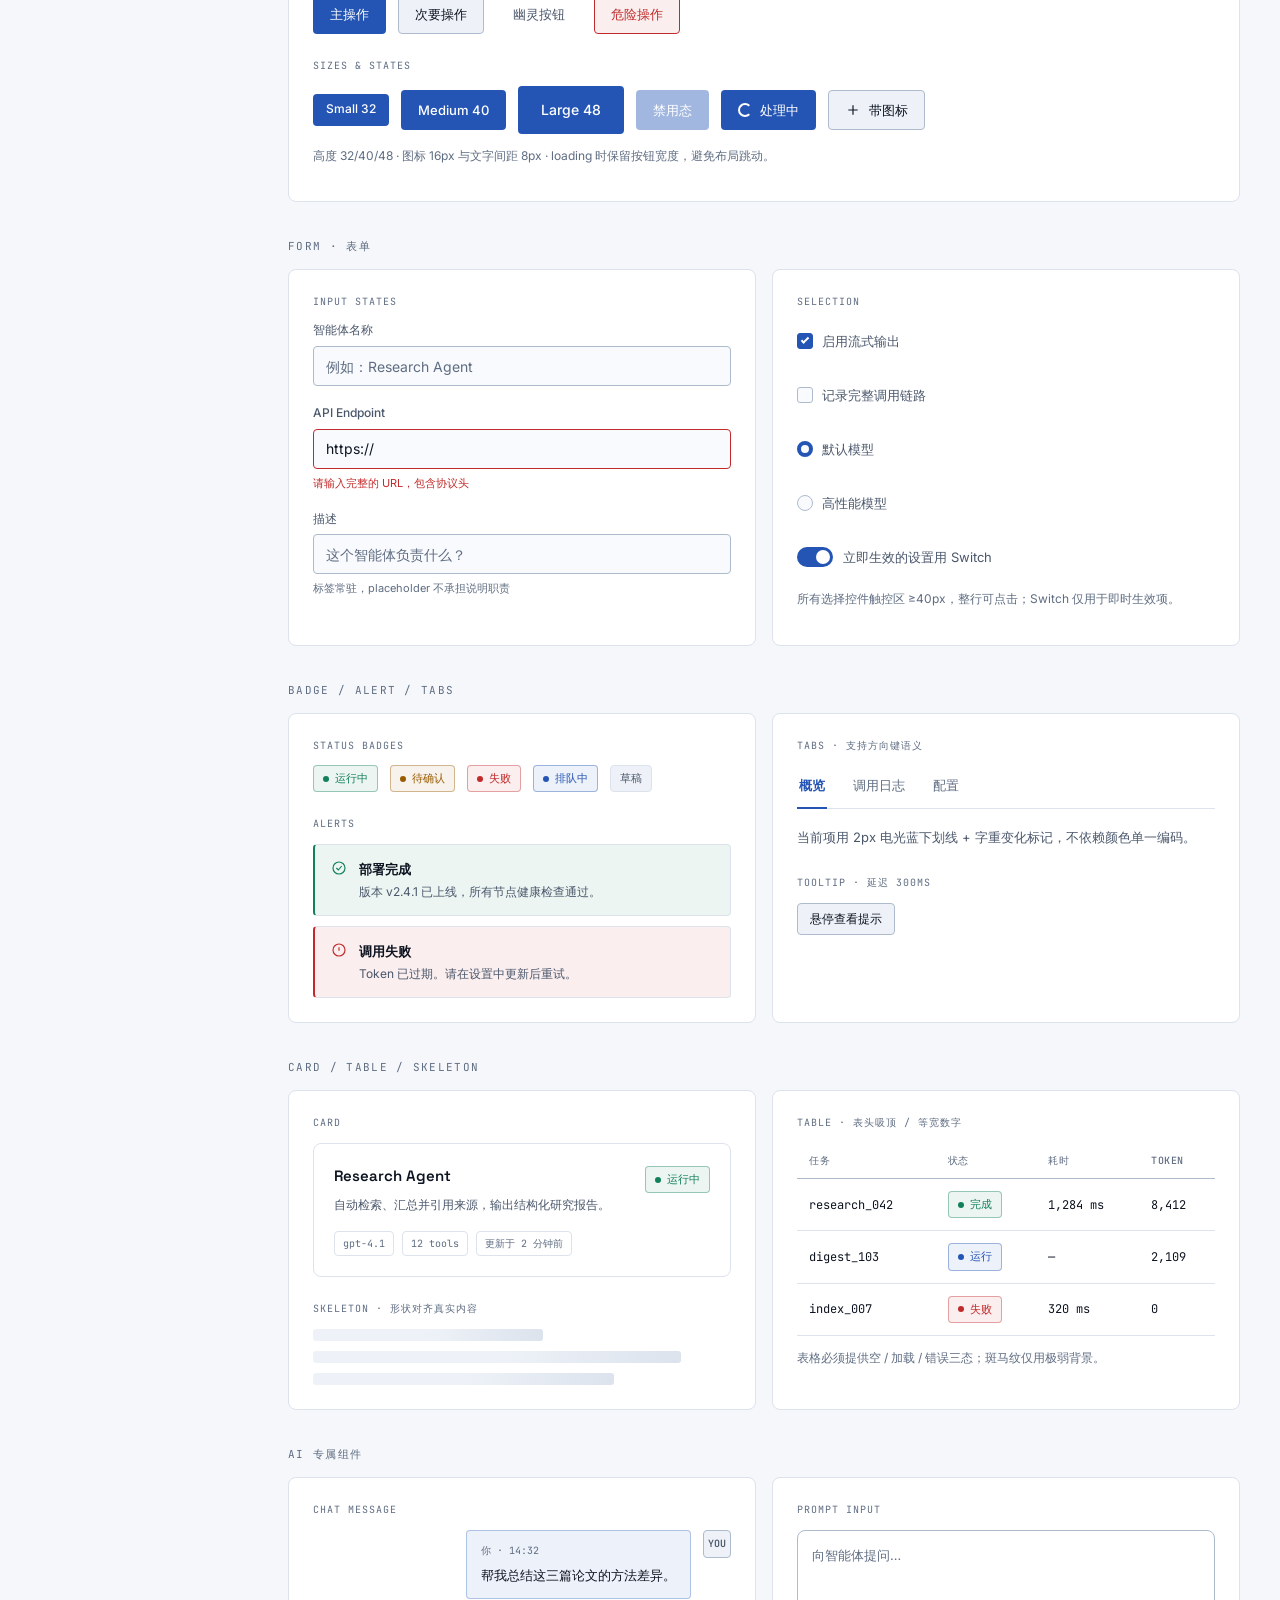
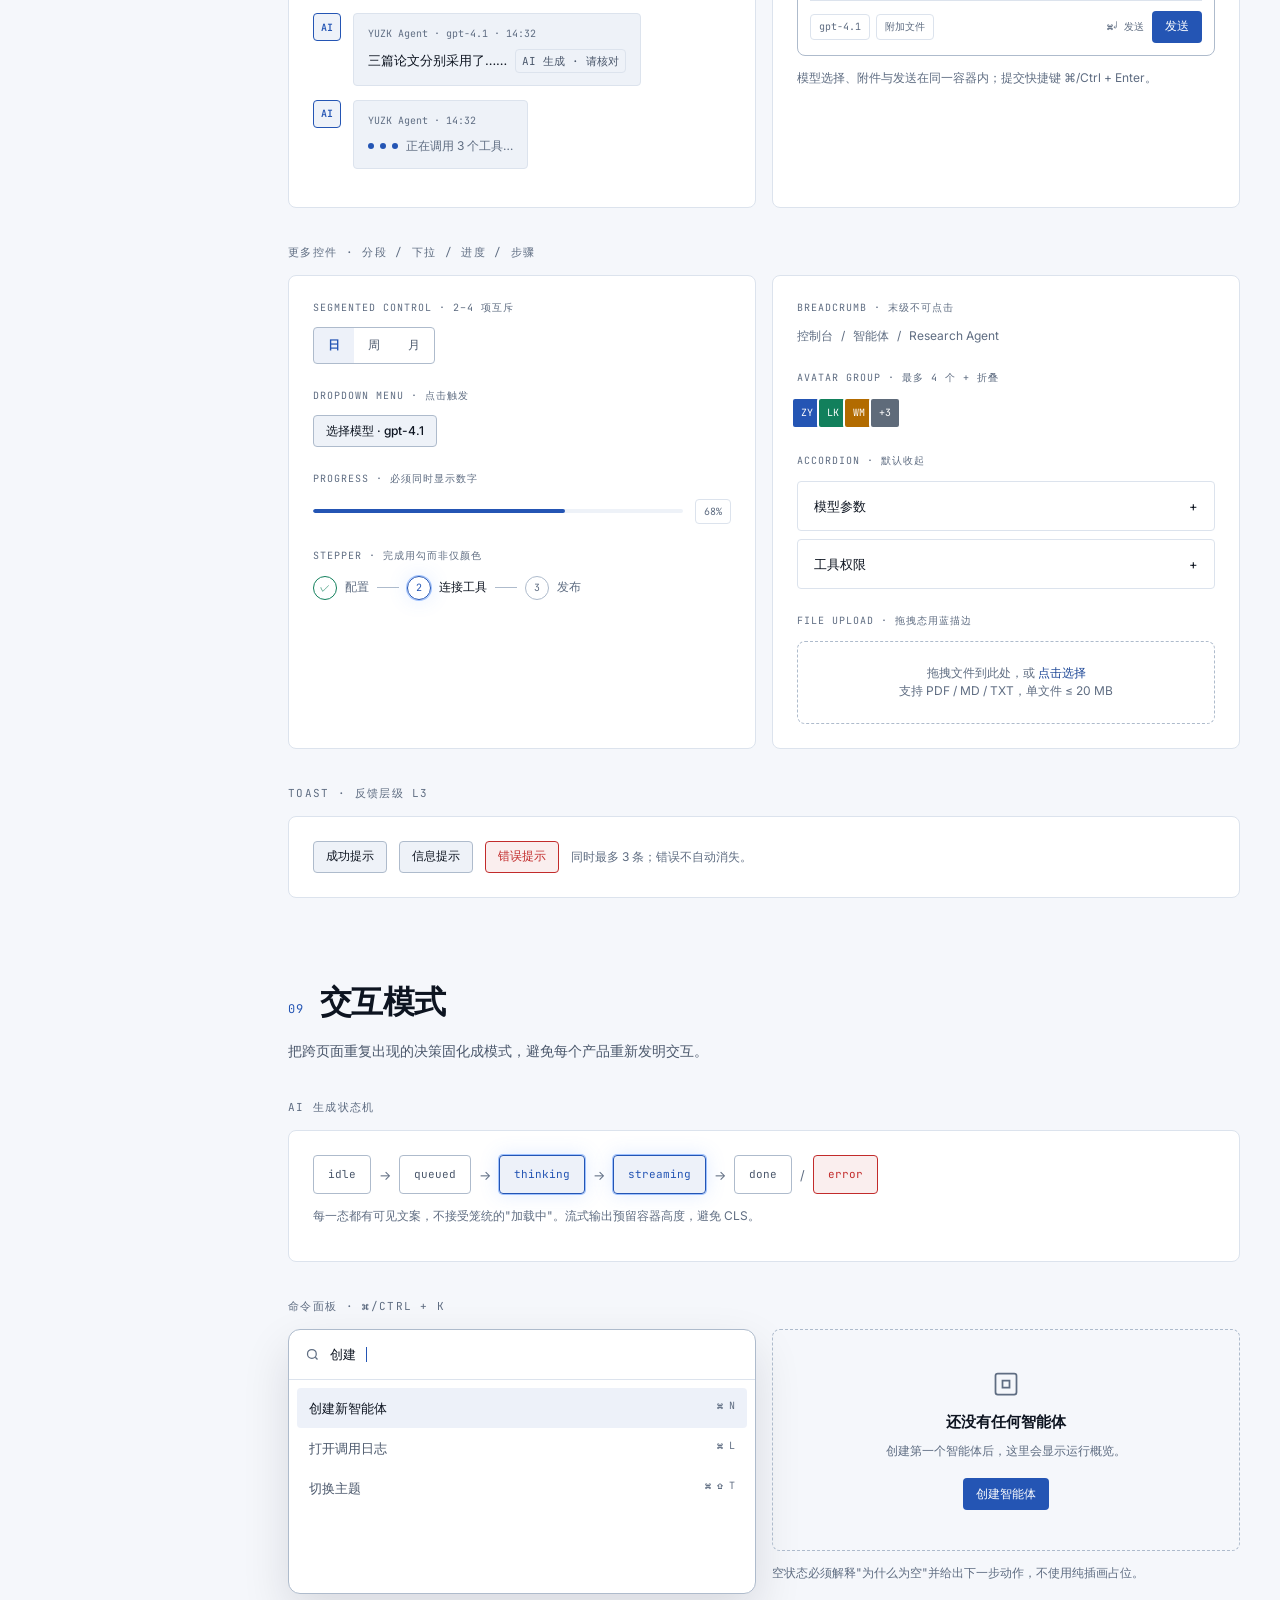
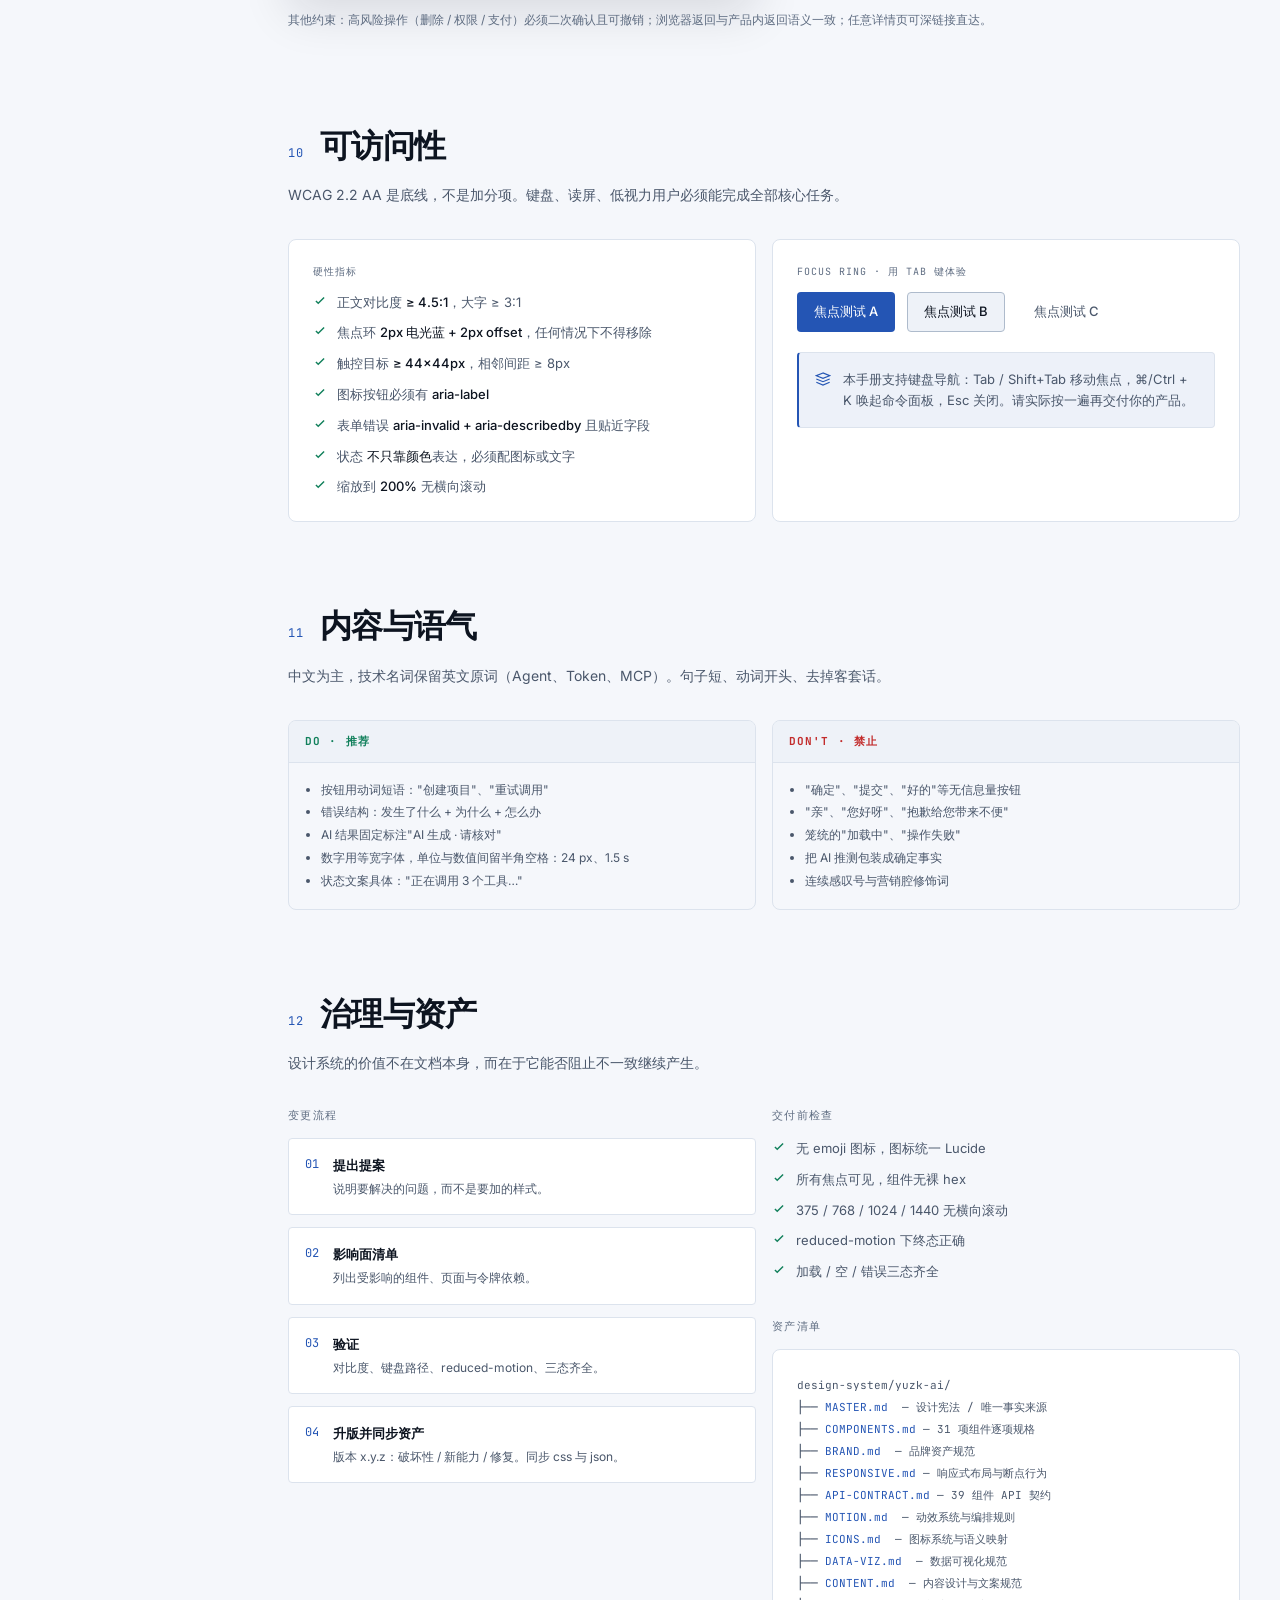
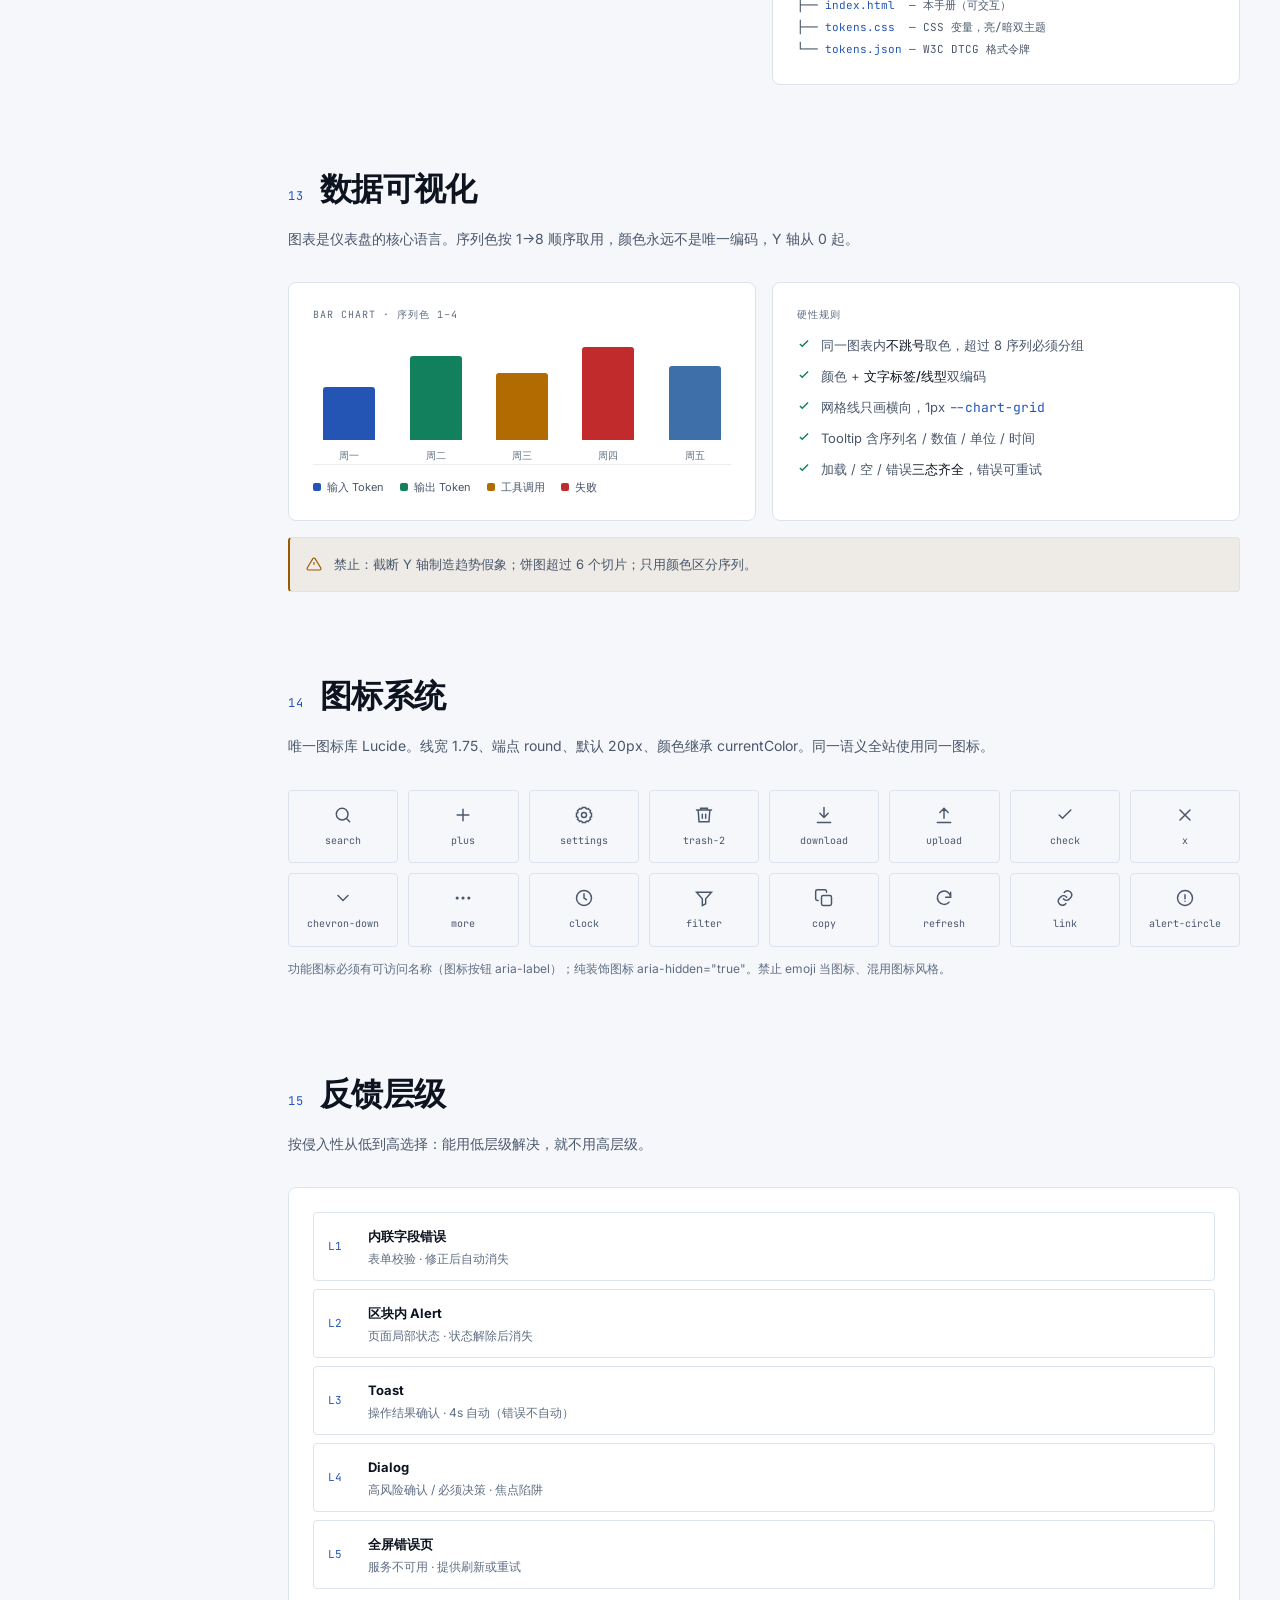
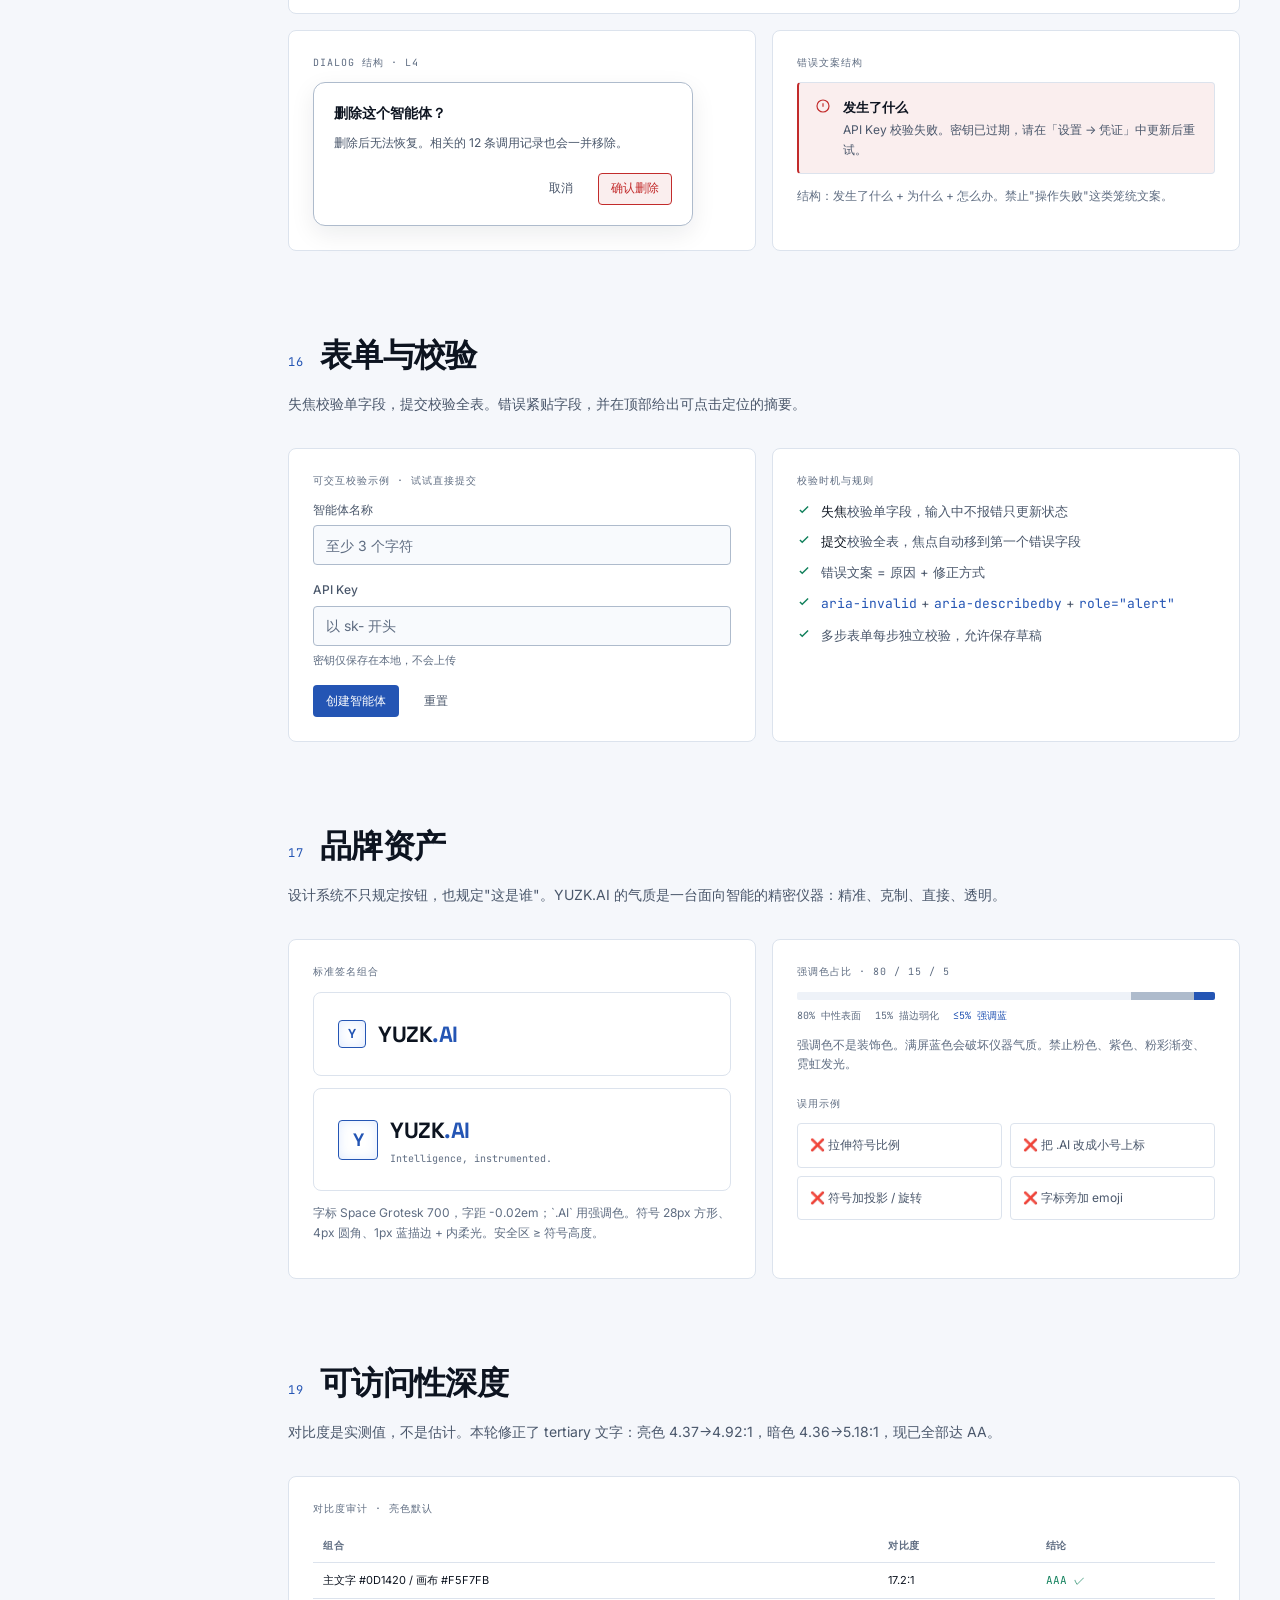
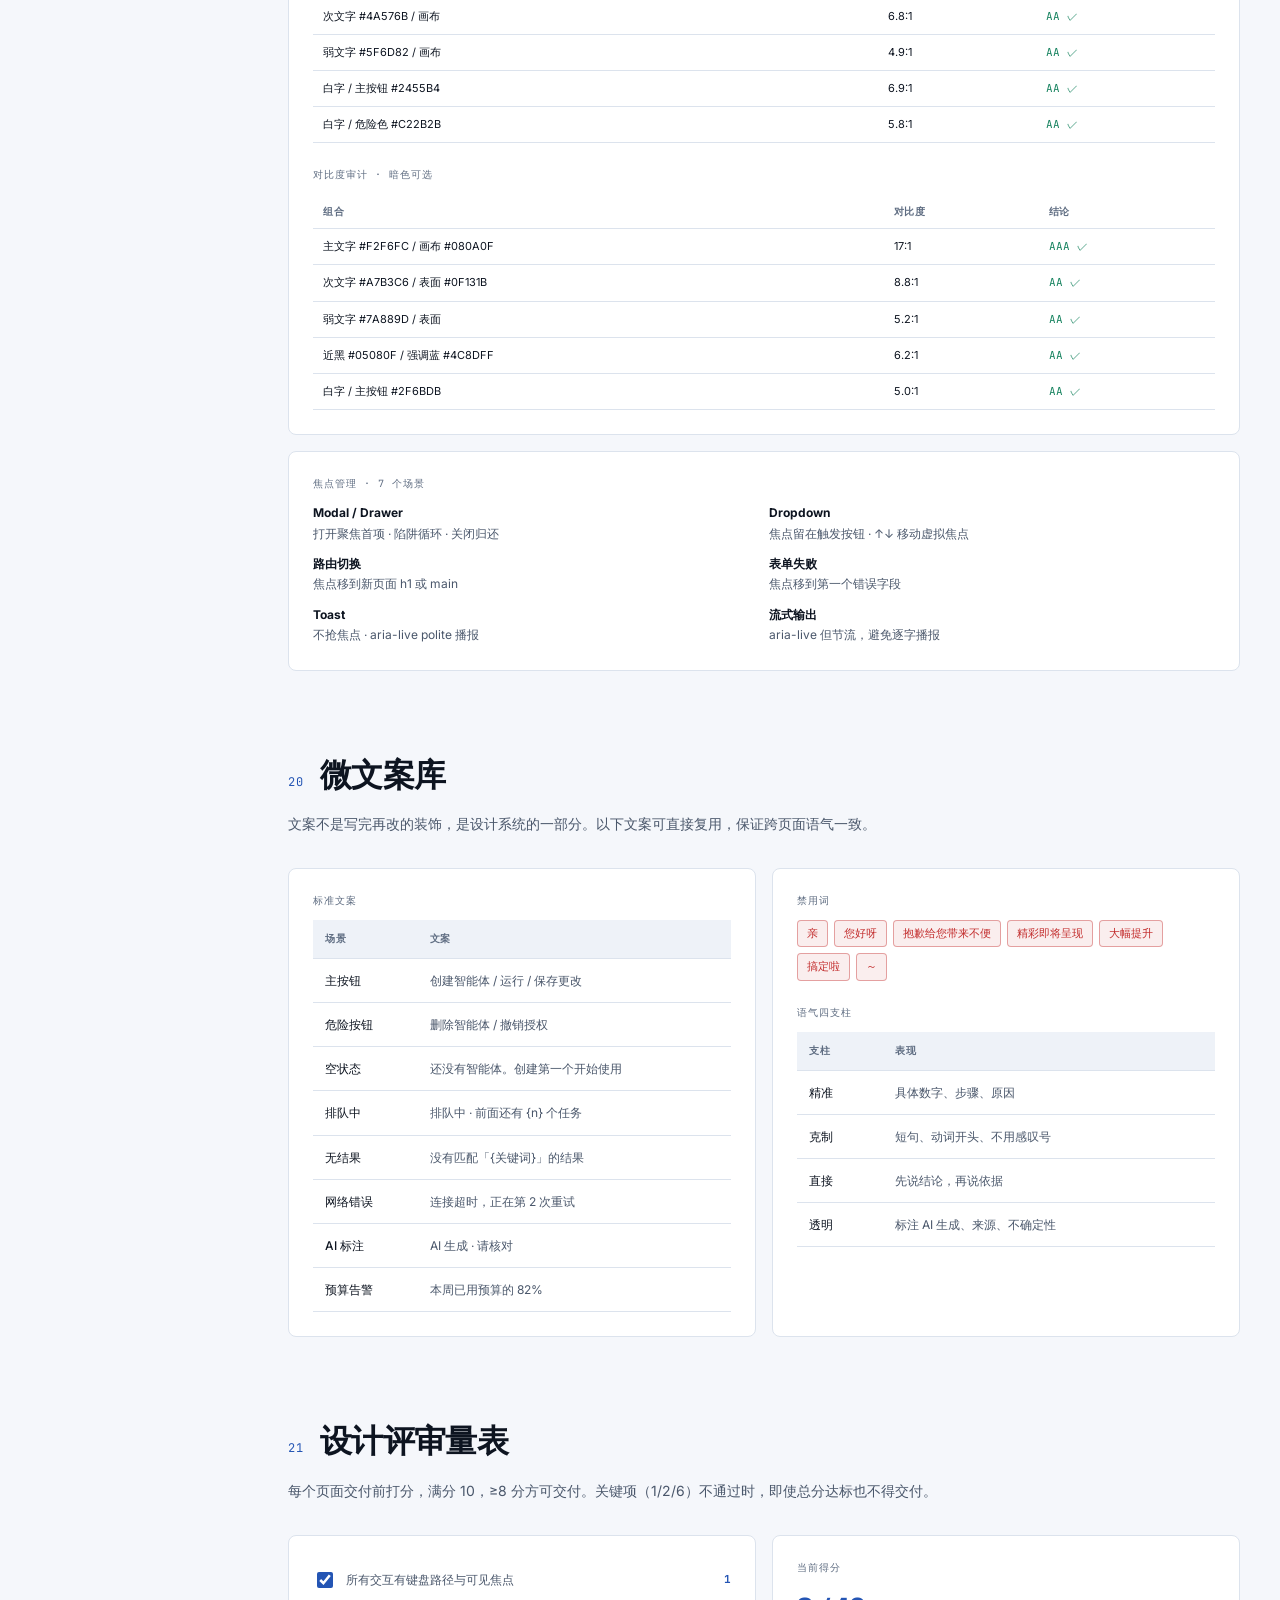
==== commit dca83a4f: "refactor: split domain and product layers into product-patterns" ====
--- a/index.html
+++ b/index.html
@@ -3,7 +3,7 @@
 <head>
 <meta charset="UTF-8">
 <meta name="viewport" content="width=device-width, initial-scale=1.0">
-<title>YUZK.AI — Design System v1.7.0</title>
+<title>YUZK.AI — Design System v2.0.0</title>
 <style>
 /* ==================== TOKENS ==================== */
 @import url('https://fonts.googleapis.com/css2?family=Inter:wght@400;500;600;700&family=JetBrains+Mono:wght@400;500;600&family=Space+Grotesk:wght@500;600;700&display=swap');
@@ -521,7 +521,6 @@
       <a href="#forms"><span class="num">16</span>表单校验</a>
       <div class="nav-group">Identity & Quality</div>
       <a href="#brand"><span class="num">17</span>品牌资产</a>
-      <a href="#aipatterns"><span class="num">18</span>AI 原生模式</a>
       <a href="#a11ydeep"><span class="num">19</span>可访问性深度</a>
       <a href="#microcopy"><span class="num">20</span>微文案库</a>
       <a href="#review"><span class="num">21</span>设计评审</a>
@@ -529,7 +528,6 @@
       <a href="#responsive"><span class="num">22</span>响应式布局</a>
       <div class="nav-group">Execution</div>
       <a href="#api"><span class="num">23</span>API 契约</a>
-      <a href="#productpatterns"><span class="num">24</span>产品流程模式</a>
       <a href="#pagecover"><span class="num">25</span>页面覆盖与原语</a>
       <div class="nav-group">Craft</div>
       <a href="#motion-system"><span class="num">26</span>动效系统</a>
@@ -537,12 +535,12 @@
       <a href="#dataviz-system"><span class="num">28</span>数据可视化</a>
       <a href="#content-system"><span class="num">29</span>内容设计</a>
     </nav>
-    <div class="side-foot"><span><span class="dot-live"></span>v1.7.0</span><span>LIGHT FIRST</span></div>
+    <div class="side-foot"><span><span class="dot-live"></span>v2.0.0</span><span>LIGHT FIRST</span></div>
   </aside>
 
   <div class="main">
     <header class="topbar">
-      <div class="crumb">YUZK.AI / <b>DESIGN SYSTEM</b> / v1.7.0</div>
+      <div class="crumb">YUZK.AI / <b>DESIGN SYSTEM</b> / v2.0.0</div>
       <div class="tools">
         <button class="kbd" id="cmdOpen" aria-label="打开命令面板"><svg width="13" height="13" viewBox="0 0 24 24" fill="none" stroke="currentColor" stroke-width="2"><circle cx="11" cy="11" r="7"/><path d="m20 20-3.5-3.5"/></svg><kbd>⌘ K</kbd></button>
         <button class="icon-btn" id="densityBtn" title="切换密度" aria-label="切换紧凑密度"><svg width="15" height="15" viewBox="0 0 24 24" fill="none" stroke="currentColor" stroke-width="1.75"><path d="M4 6h16M4 12h16M4 18h16"/></svg></button>
@@ -1092,16 +1090,13 @@
               design-system/yuzk-ai/<br>
               ├── <span style="color:var(--accent)">MASTER.md</span> &nbsp;— 设计宪法 / 唯一事实来源<br>
               ├── <span style="color:var(--accent)">COMPONENTS.md</span> — 31 项组件逐项规格<br>
-              ├── <span style="color:var(--accent)">AI-PATTERNS.md</span> — 12 个 AI 原生模式<br>
               ├── <span style="color:var(--accent)">BRAND.md</span> &nbsp;— 品牌资产规范<br>
               ├── <span style="color:var(--accent)">RESPONSIVE.md</span> — 响应式布局与断点行为<br>
               ├── <span style="color:var(--accent)">API-CONTRACT.md</span> — 39 组件 API 契约<br>
-              ├── <span style="color:var(--accent)">PRODUCT-PATTERNS.md</span> — 13 个产品流程模式<br>
               ├── <span style="color:var(--accent)">MOTION.md</span> &nbsp;— 动效系统与编排规则<br>
               ├── <span style="color:var(--accent)">ICONS.md</span> &nbsp;— 图标系统与语义映射<br>
               ├── <span style="color:var(--accent)">DATA-VIZ.md</span> &nbsp;— 数据可视化规范<br>
               ├── <span style="color:var(--accent)">CONTENT.md</span> &nbsp;— 内容设计与文案规范<br>
-              ├── <span style="color:var(--accent)">pages/</span> &nbsp;— 五份页面级覆盖规则<br>
               ├── <span style="color:var(--accent)">index.html</span> &nbsp;— 本手册（可交互）<br>
               ├── <span style="color:var(--accent)">tokens.css</span> &nbsp;— CSS 变量，亮/暗双主题<br>
               └── <span style="color:var(--accent)">tokens.json</span> — W3C DTCG 格式令牌
@@ -1251,46 +1246,7 @@
       </section>
 
       <!-- 18 AI PATTERNS -->
-      <section class="section" id="aipatterns">
-        <div class="sec-head"><span class="sec-num">18</span><h2>AI 原生模式</h2></div>
-        <p class="sec-desc">通用设计系统解决"按钮长什么样"，这里解决"智能体怎么被看见、被信任、被控制"。12 个完整模式见 <code style="color:var(--accent)">AI-PATTERNS.md</code>。</p>
-
-        <div class="subhead">生命周期 · 状态永不只靠颜色</div>
-        <div class="panel panel-pad">
-          <div class="flow">
-            <span class="node">draft</span><span class="arrow">→</span>
-            <span class="node">queued</span><span class="arrow">→</span>
-            <span class="node on">running</span><span class="arrow">→</span>
-            <span class="node on">awaiting_approval</span><span class="arrow">→</span>
-            <span class="node">streaming</span><span class="arrow">→</span>
-            <span class="node">completed</span>
-            <span class="arrow">/</span><span class="node err">failed</span>
-          </div>
-          <p class="note">运行态必须显示当前步骤与已用时间，禁止笼统"处理中"；取消后保留已生成内容。</p>
-        </div>
-
-        <div class="subhead">工具调用透明化 · 默认折叠，运行时展开当前步</div>
-        <div class="panel panel-pad">
-          <details class="trace-row" open><summary><span>✓ &nbsp;网页搜索 · 查询"Agent 框架对比"</span><span class="trace-tag">1.2 s</span></summary><div class="detail">返回 8 条结果 · 已引用 3 条<br>[查看原始结果]</div></details>
-          <details class="trace-row"><summary><span>✓ &nbsp;代码执行 · python analyze.py</span><span class="trace-tag">0.4 s</span></summary><div class="detail">退出码 0 · 输出 12 行<br>[查看代码]</div></details>
-          <details class="trace-row"><summary><span>○ &nbsp;写入知识库 · 12 条记录</span><span class="trace-tag">等待审批</span></summary><div class="detail">影响范围：项目「Research」· 12 条 · 不可逆<br>[批准执行] [拒绝]</div></details>
-        </div>
-
-        <div class="grid g2" style="margin-top:16px">
-          <div class="panel panel-pad">
-            <div class="demo-label">引用与不确定性</div>
-            <p style="font-size:13px;line-height:1.8;margin:0">该方法在长上下文场景下召回率更高<span class="cite">1</span>，但在短文本上优势不明显<span class="cite">2</span>。<span class="yz-badge yz-badge--warning" style="margin-left:6px">推测</span></p>
-            <div class="meta-line">参考了 2 个来源 · [查看全部]</div>
-            <p class="note">引用 chip 紧贴对应句子；不确定性标记贴内容，不统一放末尾。禁止"置信度 87%"。</p>
-          </div>
-          <div class="panel panel-pad">
-            <div class="demo-label">成本 / 延迟 / 模型</div>
-            <div class="row" style="gap:8px"><span class="yz-badge">gpt-4.1</span><span class="yz-badge">1,284 tokens</span><span class="yz-badge">2.4 s</span><span class="yz-badge">估算 ¥0.03</span></div>
-            <div class="meta-line" style="margin-top:14px">已自动选择 claude-3.7 · 原因：上下文超过 32K</div>
-            <p class="note">成本必须标注"估算"；延迟显示单次墙钟时间；自动选模需说明原因并允许改回。</p>
-          </div>
-        </div>
-      </section>
+      
 
       <!-- 19 A11Y DEEP -->
       <section class="section" id="a11ydeep">
@@ -1524,7 +1480,7 @@
       <!-- 23 API -->
       <section class="section" id="api">
         <div class="sec-head"><span class="sec-num">23</span><h2>组件 API 契约</h2></div>
-        <p class="sec-desc">31 个基础组件 + 8 个业务组件的框架无关接口定义，完整表见 <code style="color:var(--accent)">API-CONTRACT.md</code>。目标：不同人实现同一组件，调用方式不产生分歧。</p>
+        <p class="sec-desc">31 个基础组件的框架无关接口定义，完整表见 <code style="color:var(--accent)">API-CONTRACT.md</code>。目标：不同人实现同一组件，调用方式不产生分歧。</p>
         <div class="grid g2">
           <div class="panel panel-pad">
             <div class="demo-label">四条硬约定</div>
@@ -1543,7 +1499,6 @@
                 <tr><td>Button</td><td>variant / size / icon / fullWidth</td><td>yz-click</td></tr>
                 <tr><td>Table</td><td>columns / data / loading / error / mobileCard</td><td>yz-sort / yz-select</td></tr>
                 <tr><td>ChatMessage</td><td>role / content / model / streaming / citations</td><td>yz-copy / yz-retry</td></tr>
-                <tr><td>ApprovalCard</td><td>action / target / impact / irreversible</td><td>yz-approve / yz-reject</td></tr>
               </tbody>
             </table>
           </div>
@@ -1551,42 +1506,18 @@
         <div class="subhead">组件成熟度</div>
         <div class="row" style="gap:8px">
           <span class="yz-badge yz-badge--success">stable · 31 个基础组件</span>
-          <span class="yz-badge yz-badge--info">beta · 6 个业务组件</span>
-          <span class="yz-badge yz-badge--warning">experimental · LogViewer / ScopePicker</span>
           <span class="yz-badge">deprecated · 暂无</span>
         </div>
         <p class="note">beta 不得用于生产关键路径；deprecated 保留一个版本共存期并提供迁移映射。Breaking change 必须升主版本。</p>
       </section>
 
       <!-- 24 PRODUCT PATTERNS -->
-      <section class="section" id="productpatterns">
-        <div class="sec-head"><span class="sec-num">24</span><h2>产品流程模式</h2></div>
-        <p class="sec-desc">AI 模式解决"智能体怎么被信任"，这里解决"用户怎么进入、协作、付费、找回与管理"。完整规格见 <code style="color:var(--accent)">PRODUCT-PATTERNS.md</code>。</p>
-        <div class="lt-grid">
-          <div class="lt"><h4>01 登录与身份验证</h4><p>≤3 种方式；登录后跳回原目标；错误分类到字段，不统一"登录失败"。</p></div>
-          <div class="lt"><h4>02 邀请与成员加入</h4><p>角色说明写清权限；邀请链接有限期与次数；可撤销、可查状态。</p></div>
-          <div class="lt"><h4>03 工作区切换</h4><p>侧栏底部切换器；按最近使用排序；URL 含工作区标识可深链接。</p></div>
-          <div class="lt"><h4>04 首次使用引导</h4><p>≤3 步、可跳过、用真实界面高亮；不收集非必要信息。</p></div>
-          <div class="lt"><h4>05 权限申请与审批</h4><p>人→人申请，附用途与期限；默认 30 天自动失效；拒绝须说明原因。</p></div>
-          <div class="lt"><h4>06 分享与协作</h4><p>默认最小权限；公开链接默认关闭；已分享列表可撤销与改权限。</p></div>
-          <div class="lt"><h4>07 搜索与发现</h4><p>⌘K 内分组结果，每组 ≤5；高亮匹配；无结果给新建入口。</p></div>
-          <div class="lt"><h4>08 订阅 / 额度 / 付费墙</h4><p>用量常显；80% 告警、100% 阻断新运行；付费墙不遮挡已产生内容。</p></div>
-          <div class="lt"><h4>09 通知中心</h4><p>分类 + 同类合并；点击跳上下文并标已读；关键告警不可免打扰。</p></div>
-          <div class="lt"><h4>10 定时与自动化</h4><p>自然语言描述频率 + Cron 高级模式；显示下次运行时间；暂停不清历史。</p></div>
-          <div class="lt"><h4>11 模板与提示词库</h4><p>变量高亮提示填写；缺失时定位并禁止提交；可从会话另存为模板。</p></div>
-          <div class="lt"><h4>12 审计与历史</h4><p>谁/何时/对什么/做了什么/结果；敏感字段打码；导出异步完成通知。</p></div>
-          <div class="lt"><h4>13 人工接管</h4><p>转人工附上下文摘要；AI 转只读旁观；时间线标注接管人，不抹历史。</p></div>
-        </div>
-        <div class="callout" style="margin-top:16px">
-          <svg width="16" height="16" viewBox="0 0 24 24" fill="none" stroke="currentColor" stroke-width="1.75"><path d="M12 3 2 7l10 4 10-4-10-4Z"/><path d="M2 12l10 4 10-4M2 17l10 4 10-4"/></svg>
-          <div>与 AI-PATTERNS 合起来才是完整闭环。共同原则：<b>默认最小权限、状态可追溯、危险操作可撤销、错误信息可执行</b>。</div>
-        </div>
-      </section>
+      
 
       <!-- 25 PAGE COVER -->
       <section class="section" id="pagecover">
         <div class="sec-head"><span class="sec-num">25</span><h2>页面覆盖与布局原语</h2></div>
-        <p class="sec-desc">页面只写差异，不复制 Master。五份覆盖规则已在 <code style="color:var(--accent)">pages/</code> 落地。</p>
+        <p class="sec-desc">页面只写差异，不复制 Master。五份覆盖规则已在 <code style="color:var(--accent)">@YUZKxAI/product-patterns/pages/</code> 落地。</p>
         <div class="lt-grid">
           <div class="lt"><h4>entry · 入口页</h4><p>中央单一输入框，最大宽 640px；桌面不抢焦点，移动端不自动弹键盘。</p></div>
           <div class="lt"><h4>console · 控制台</h4><p>侧栏 240 / 顶栏 56 sticky；表格窄屏转卡片；筛选状态写入 URL。</p></div>
@@ -1725,7 +1656,7 @@
       </section>
 
       <footer class="footer">
-        <span>YUZK.AI DESIGN SYSTEM · v1.7.0 · 2026-11-22</span>
+        <span>YUZK.AI DESIGN SYSTEM · v2.0.0 · 2026-11-22</span>
         <span>SIGNAL OVER DECORATION</span>
       </footer>
     </main>
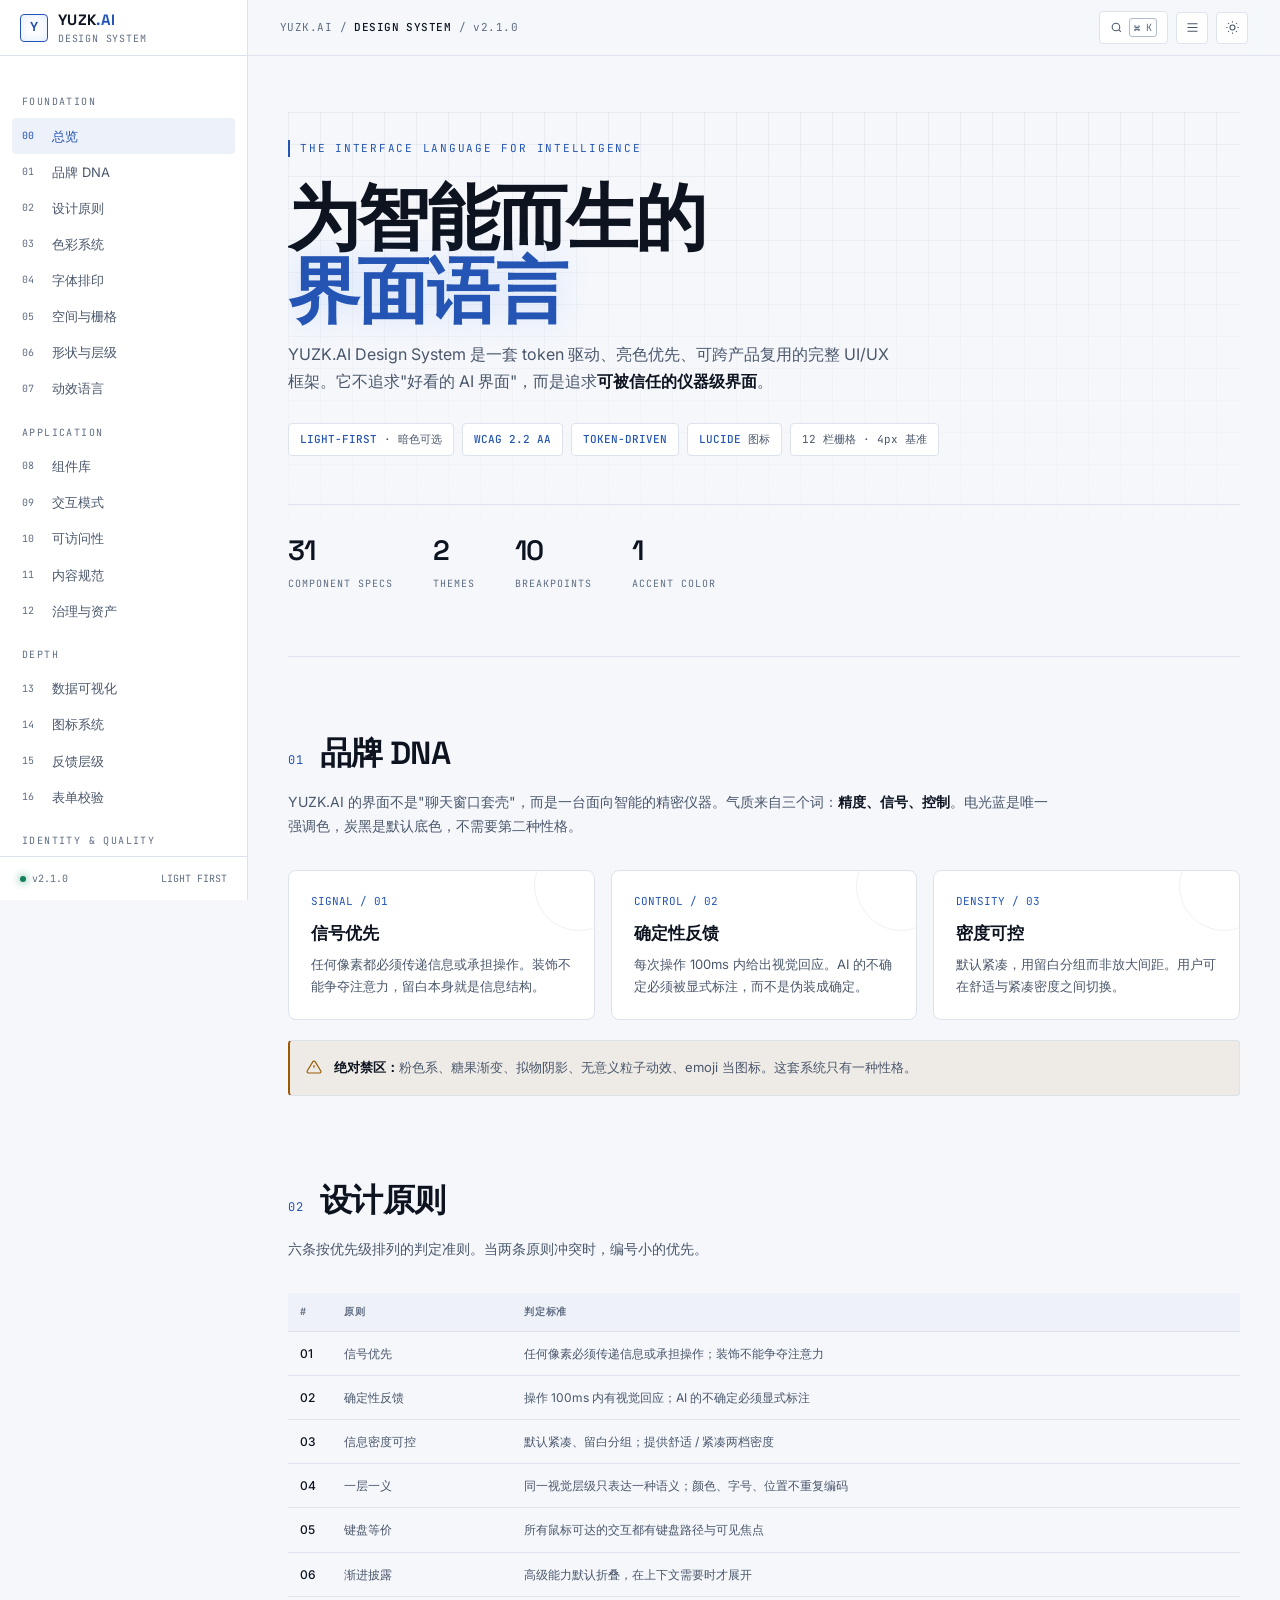
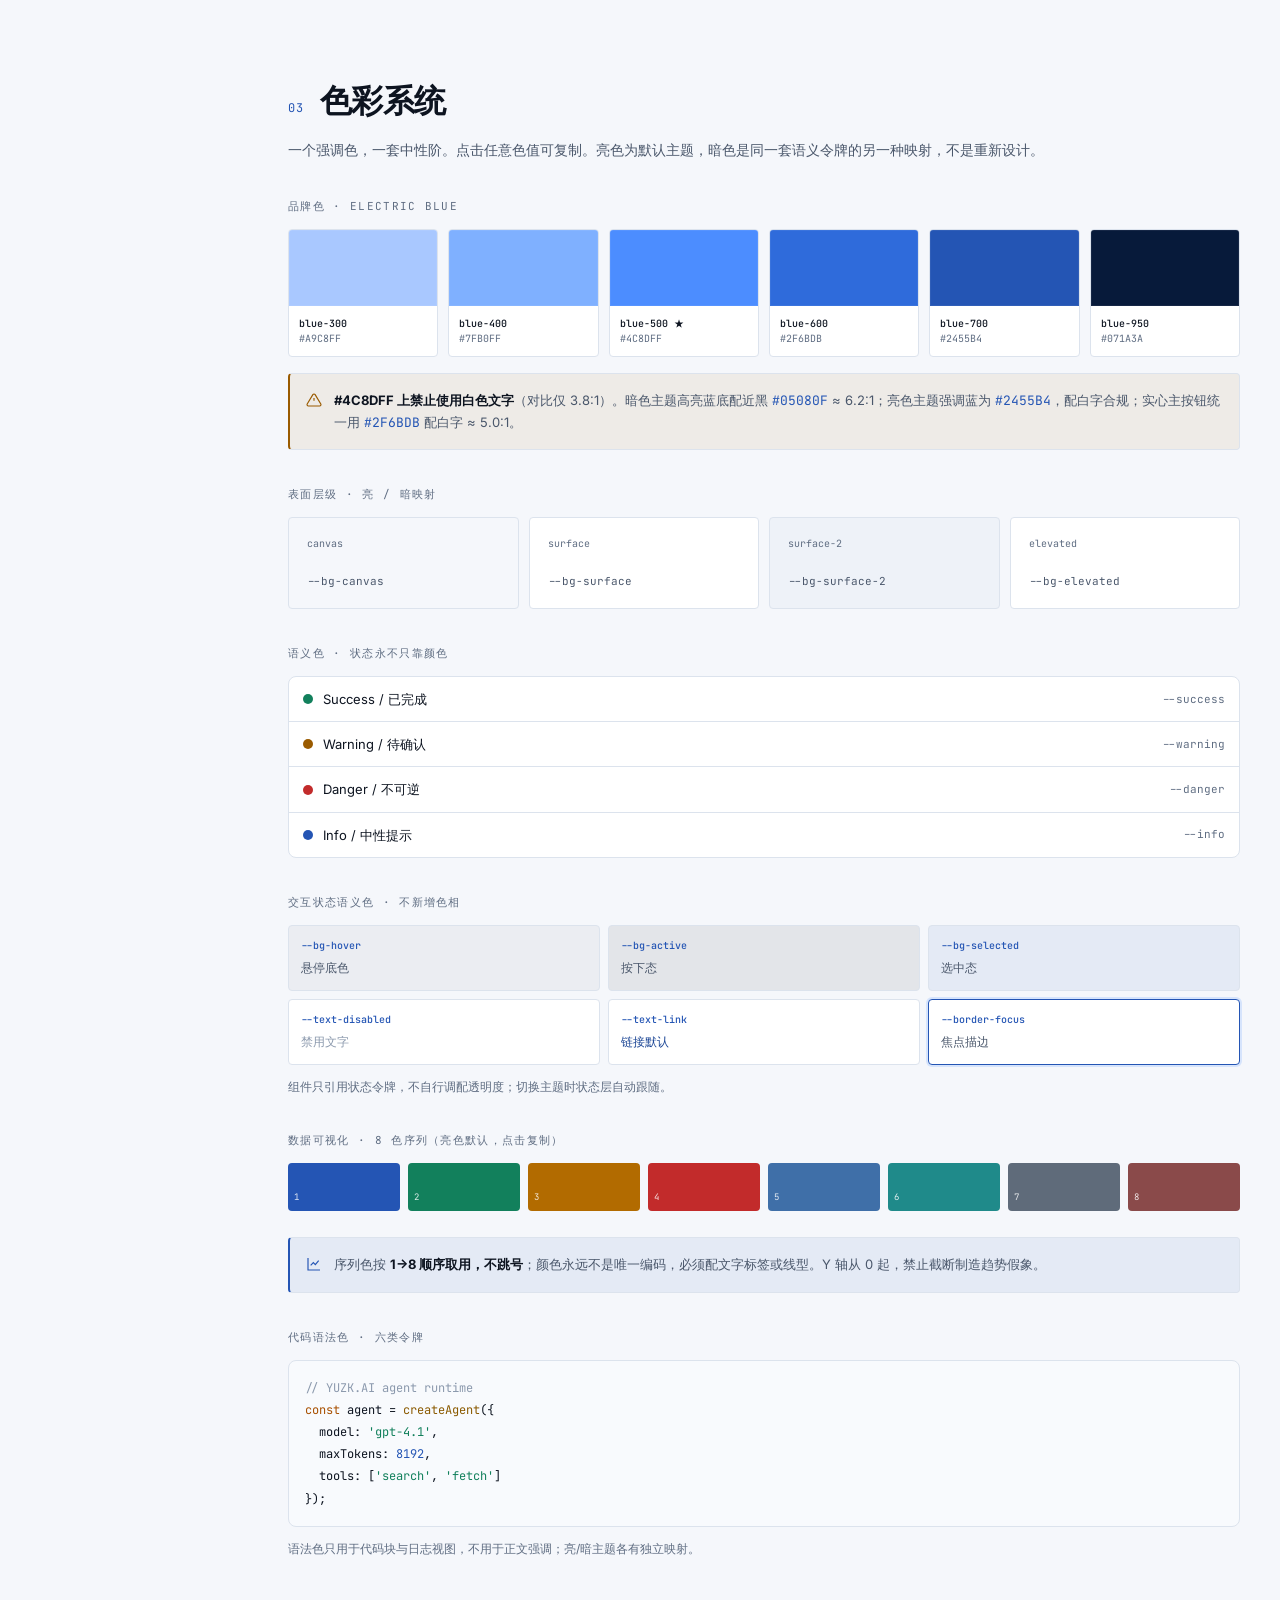
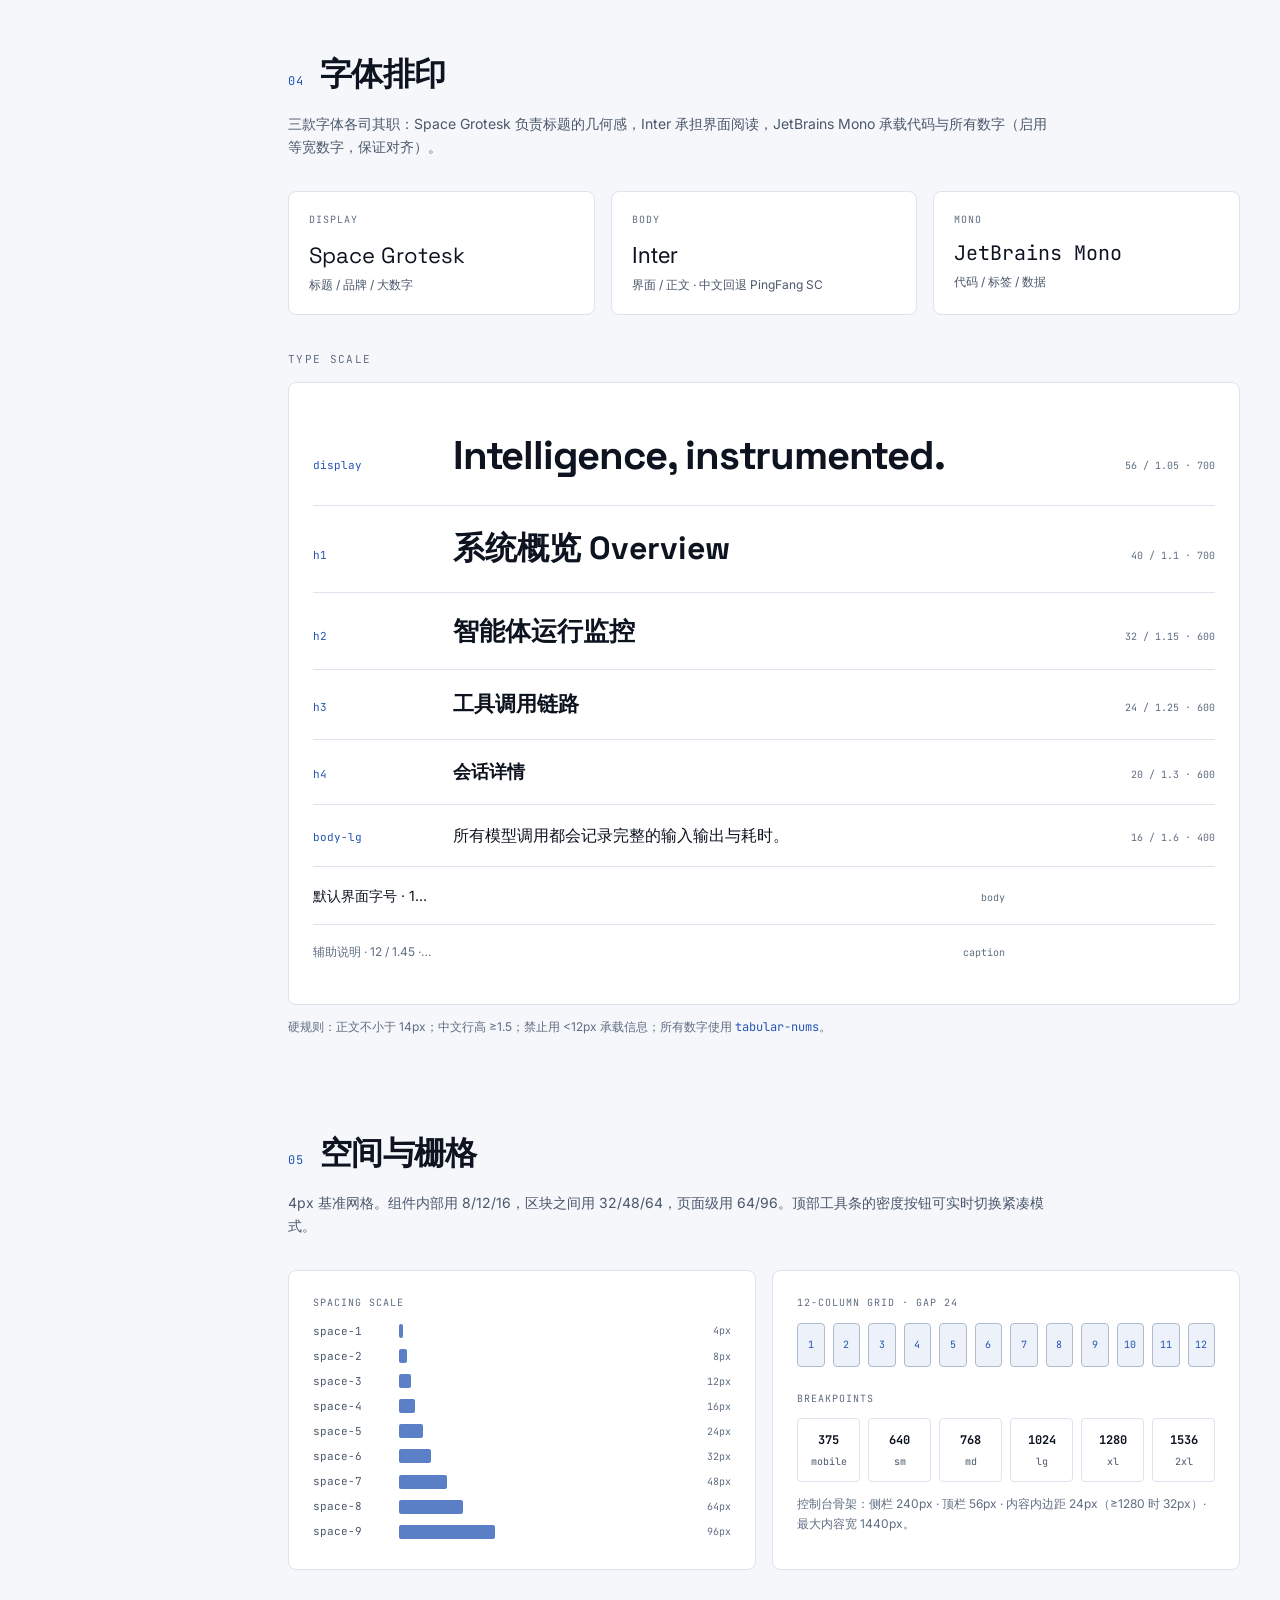
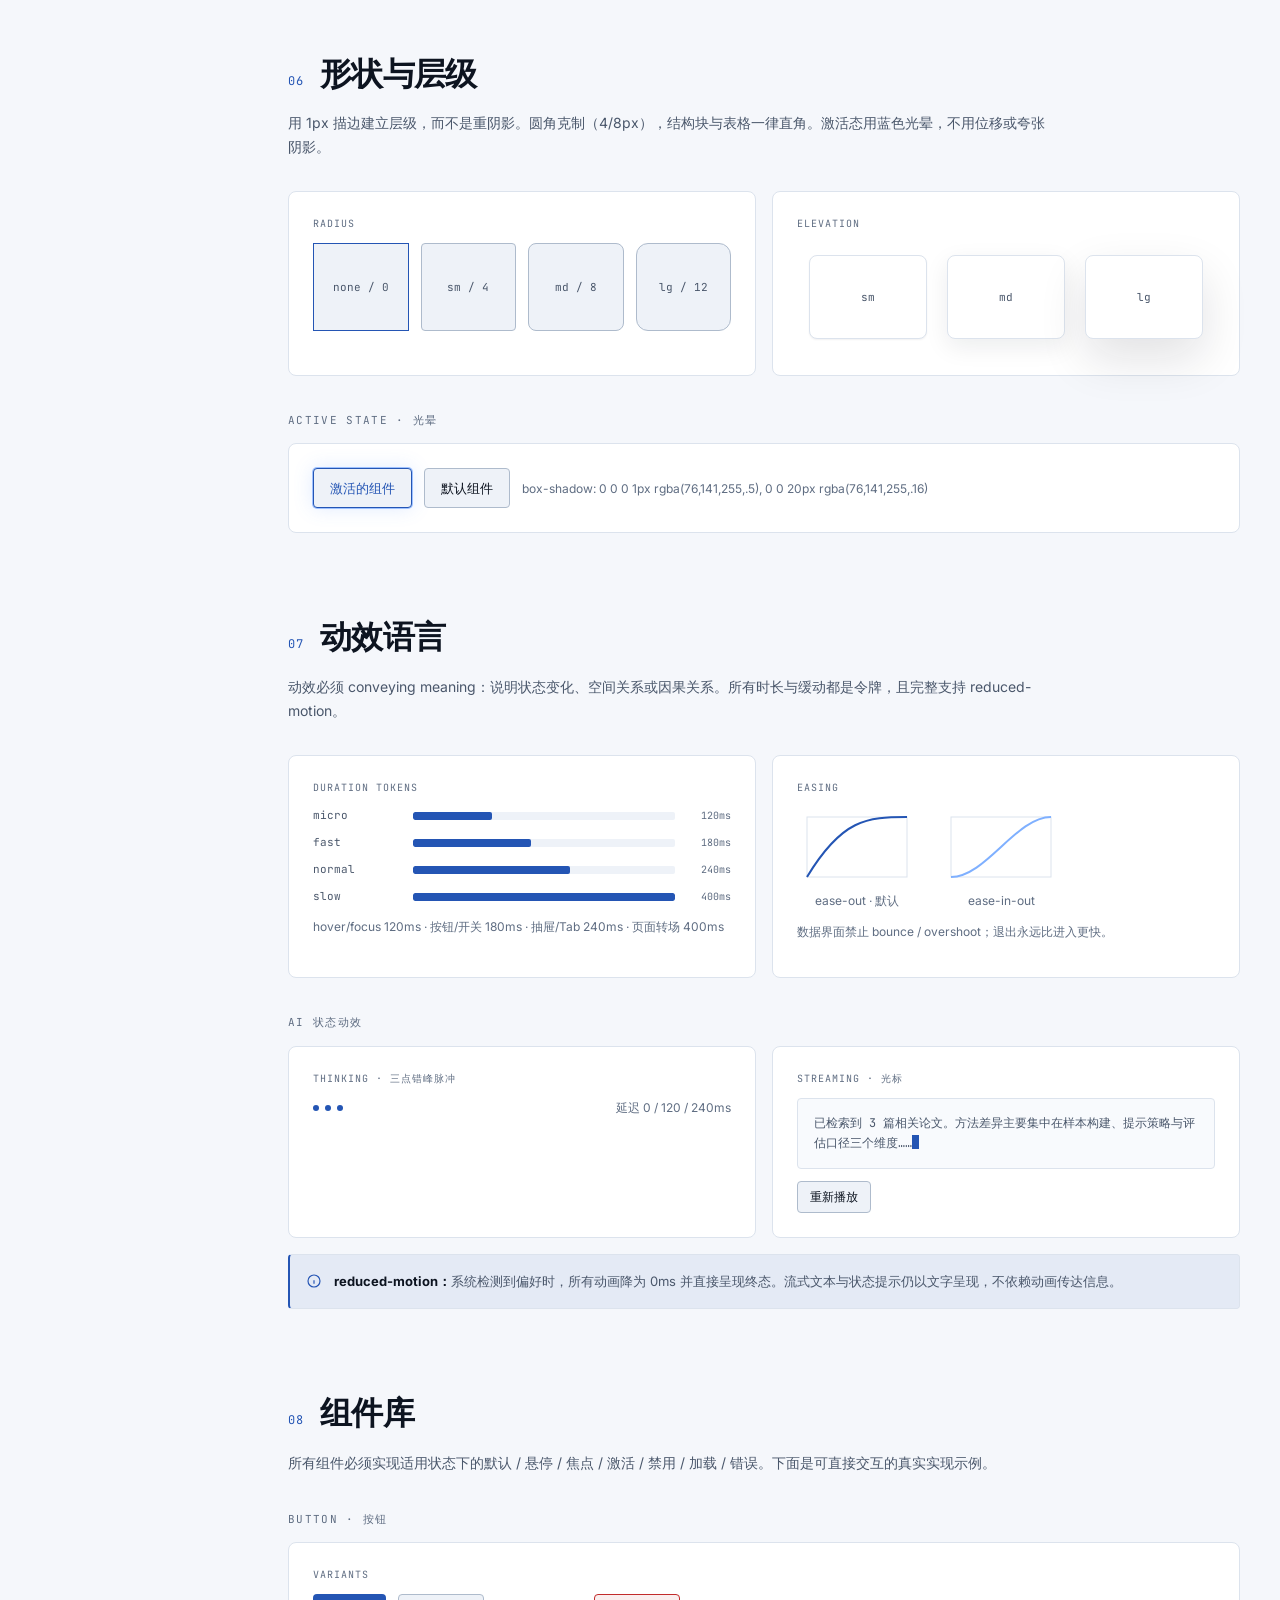
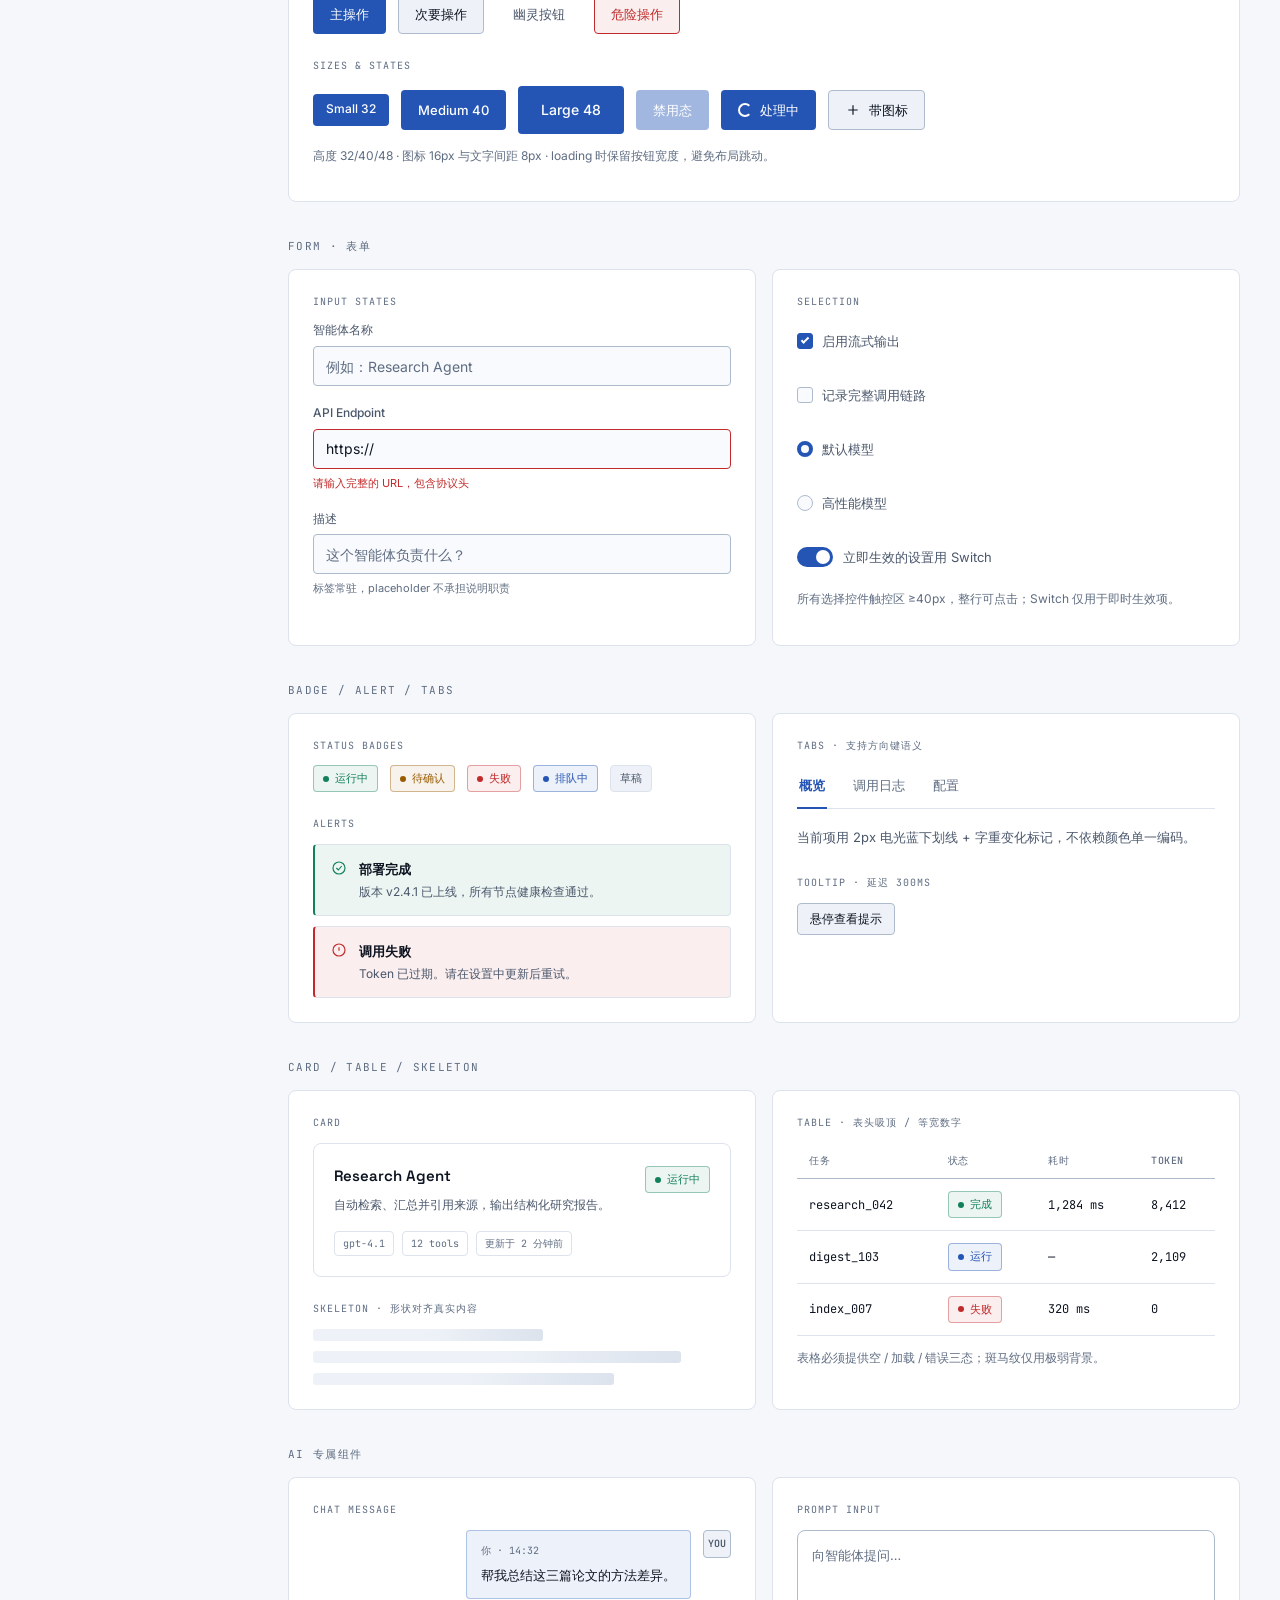
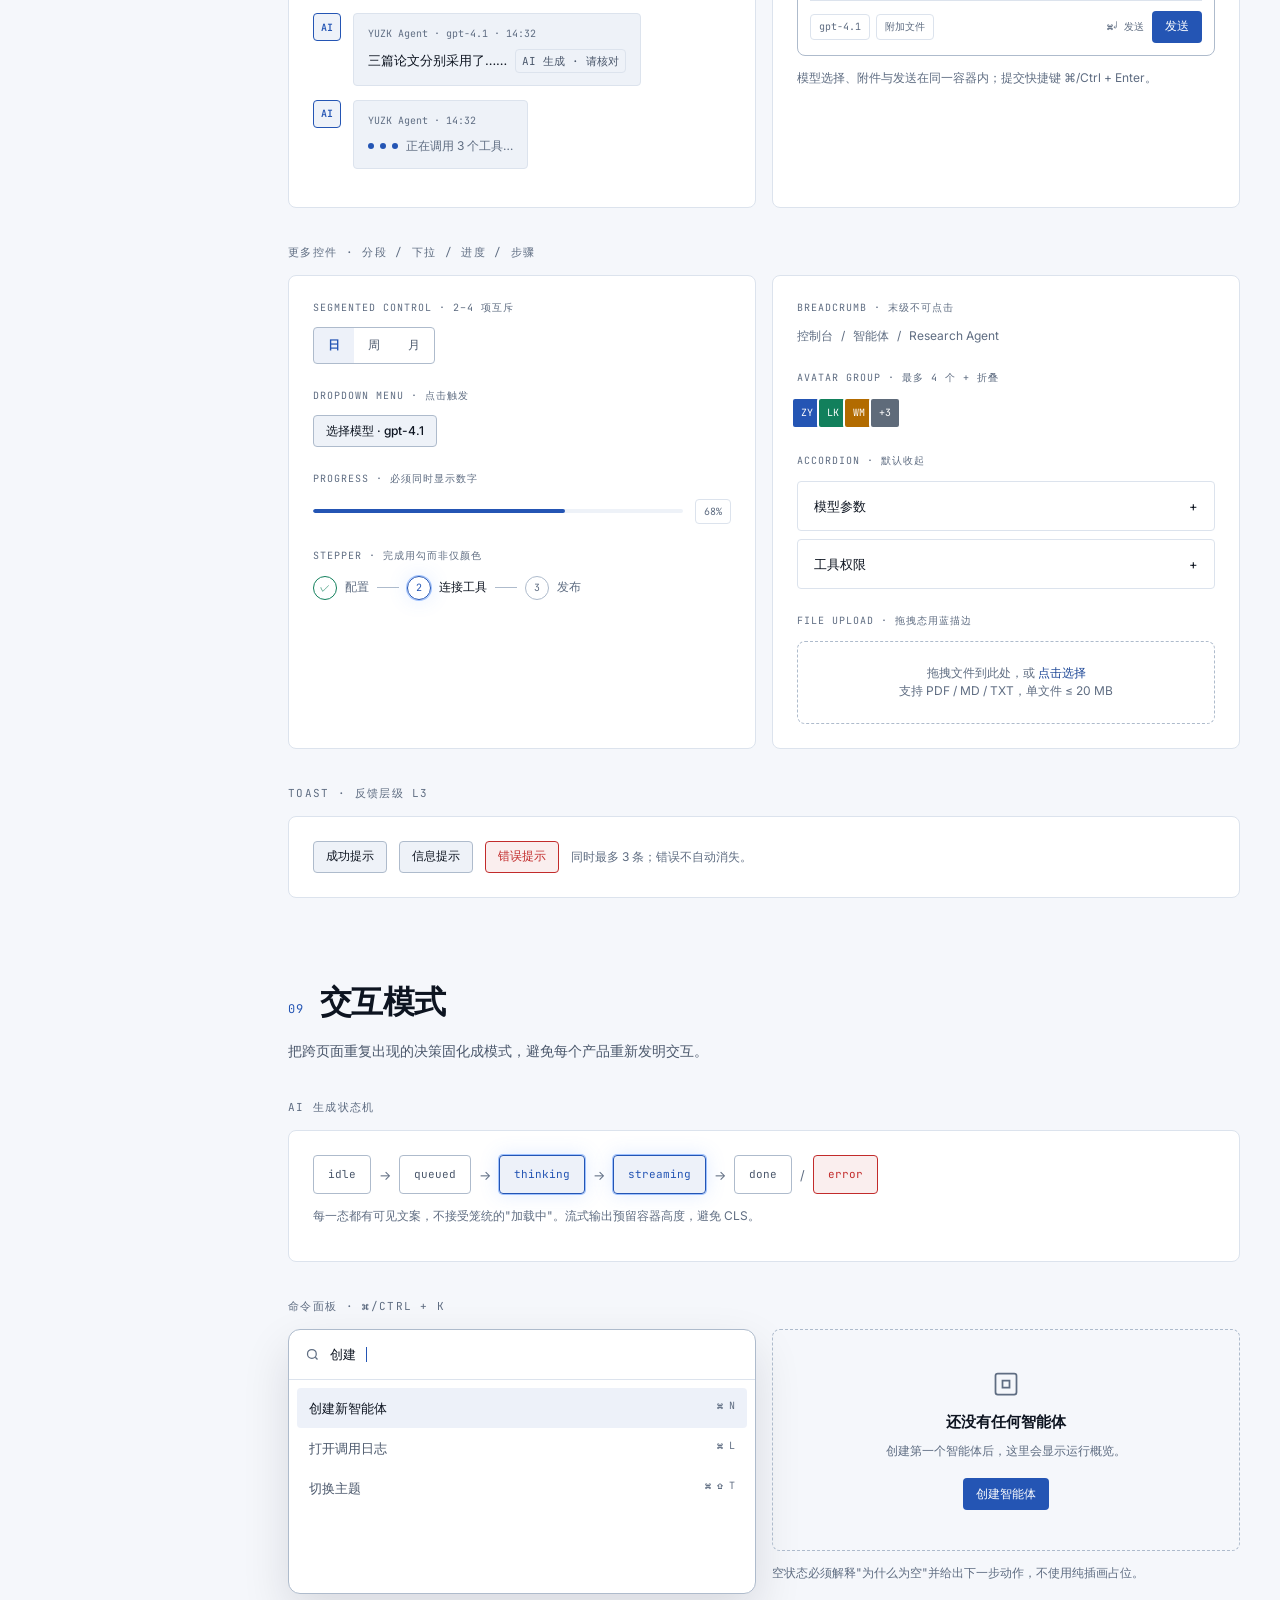
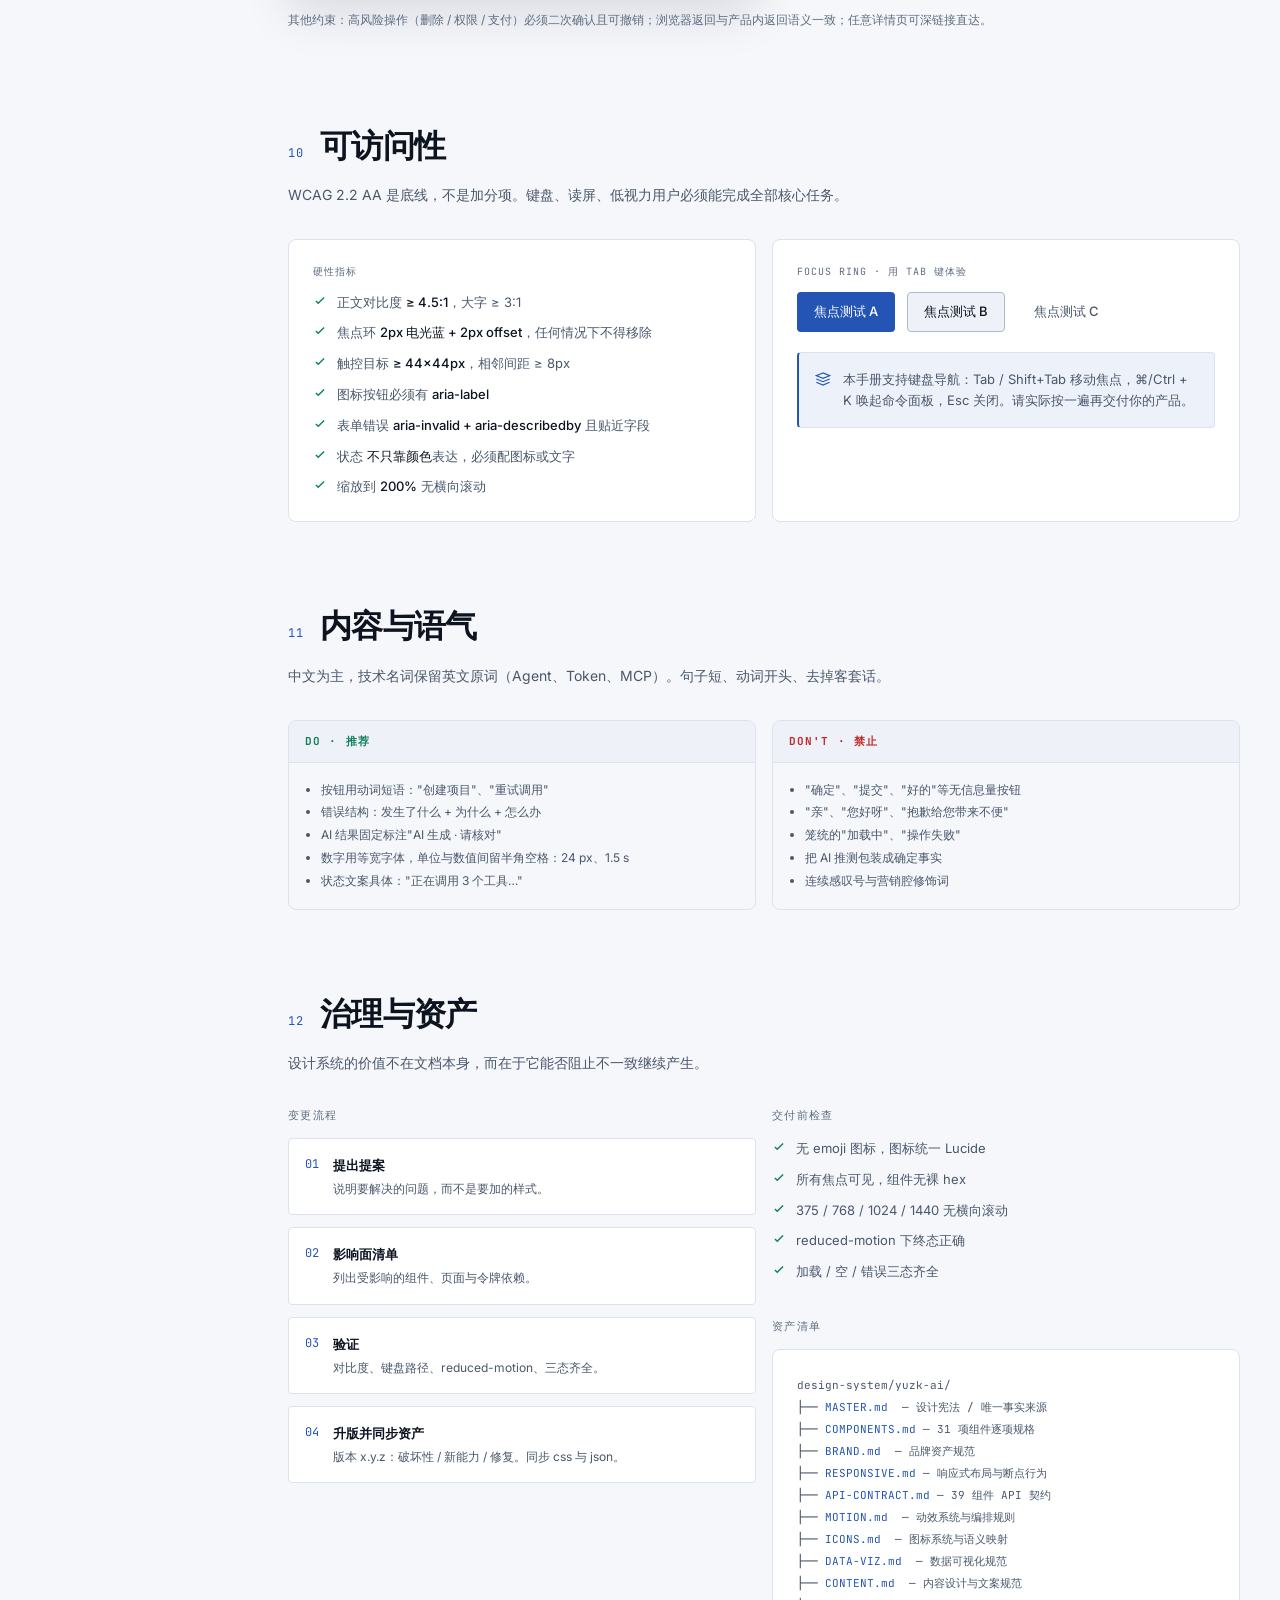
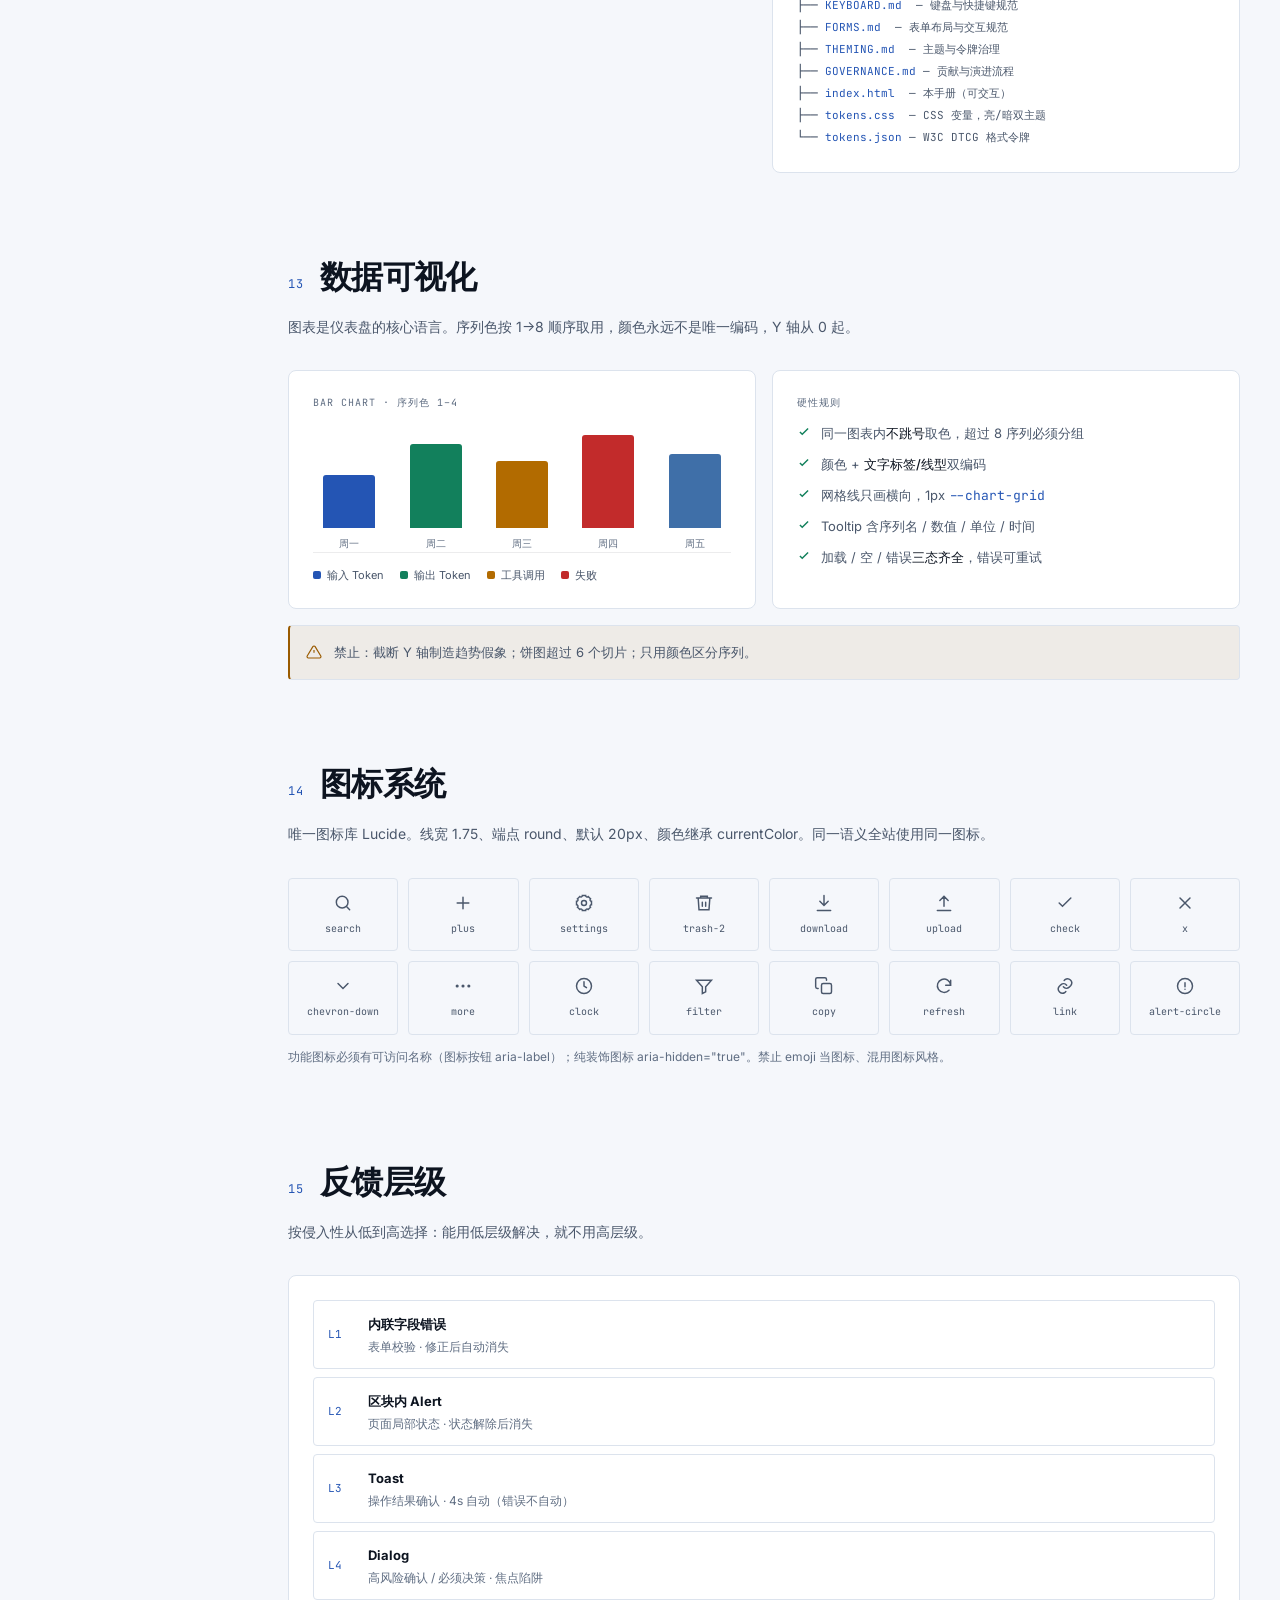
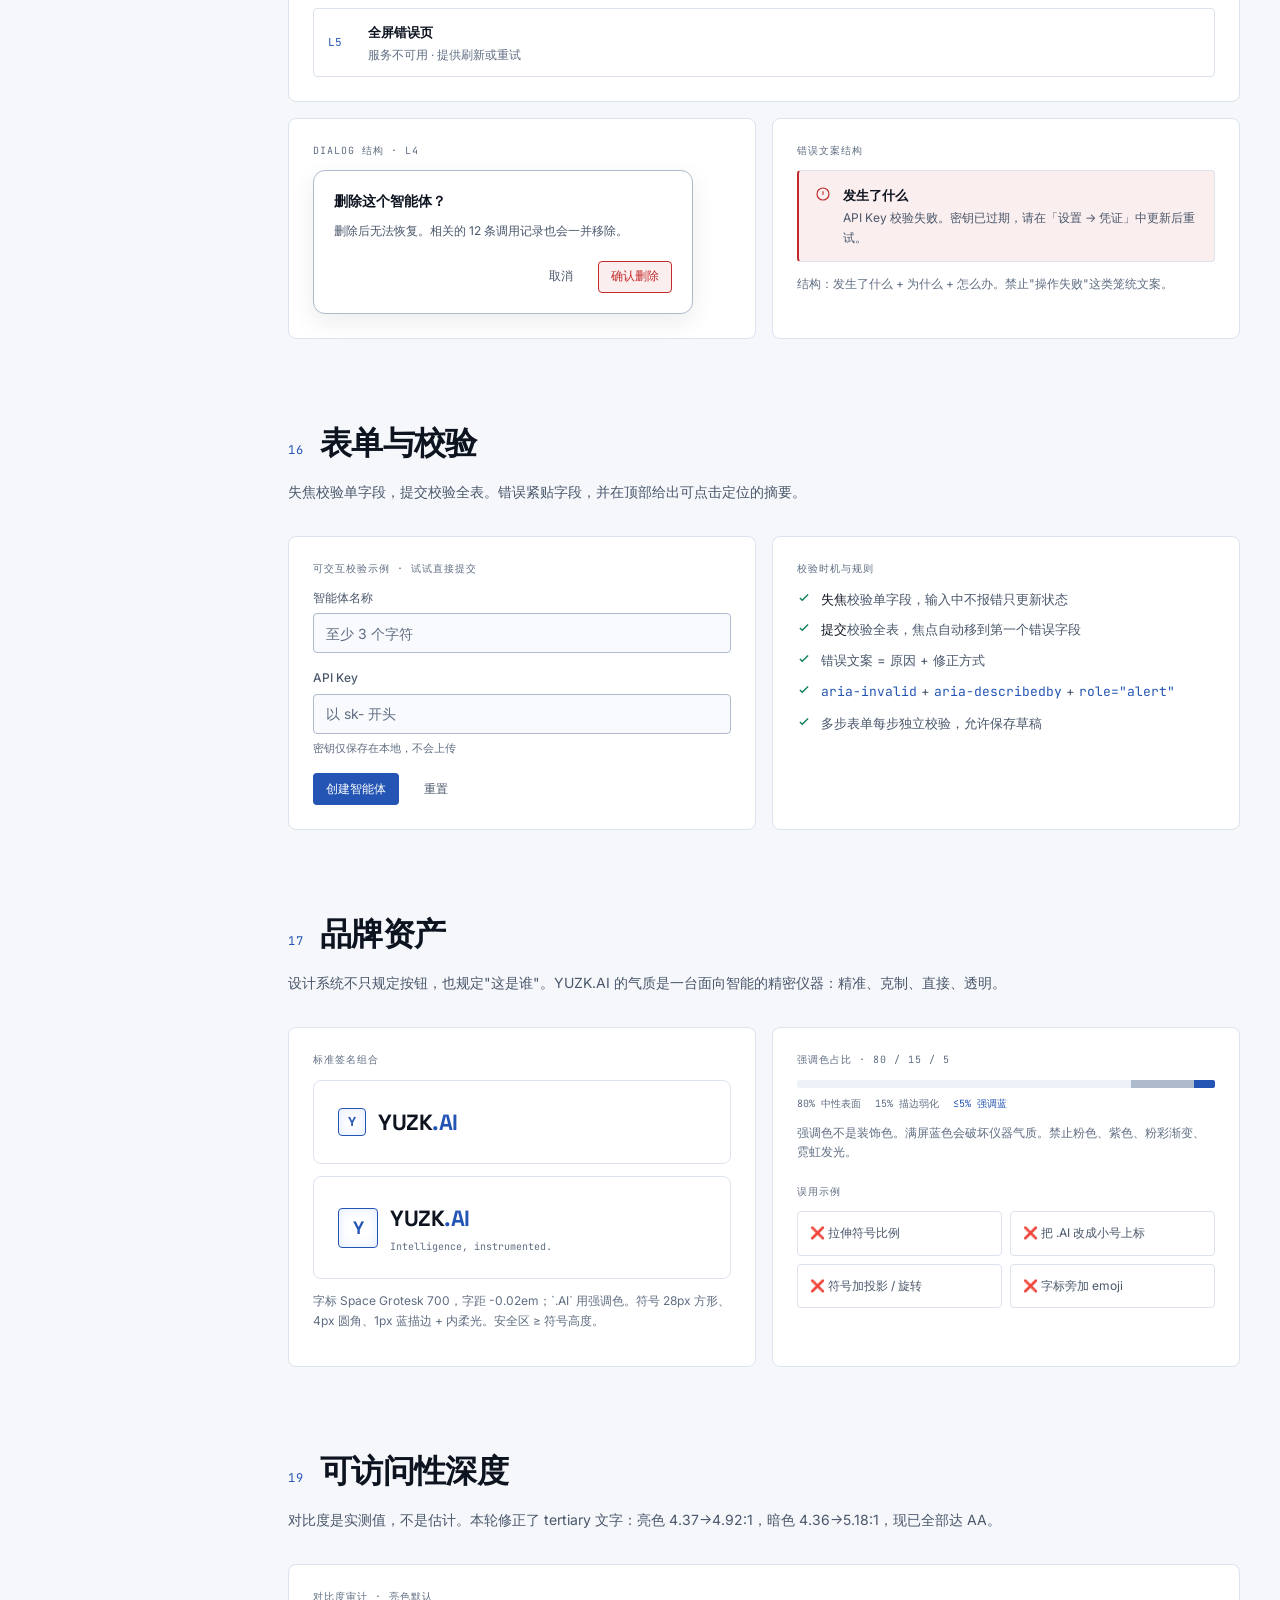
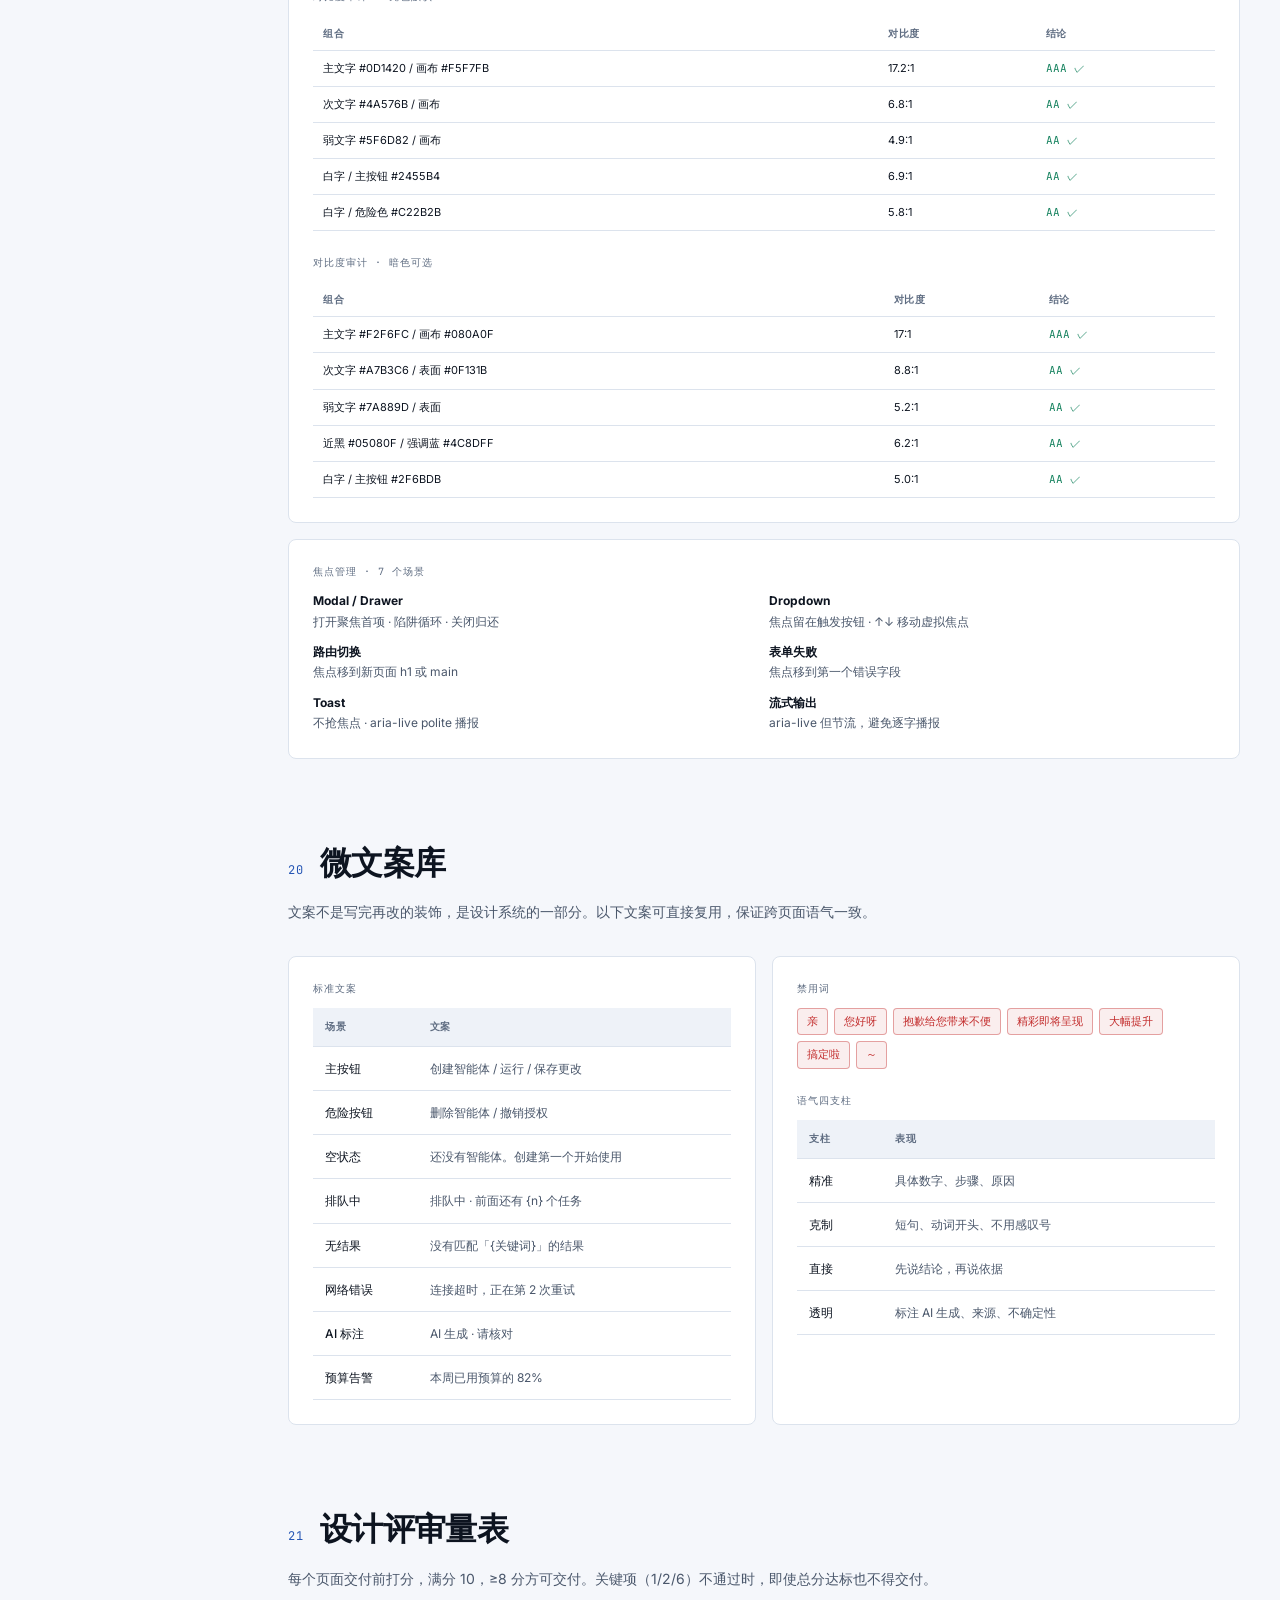
==== commit 2d7144c2: "feat: complete core design system with keyboard, forms, theming and governance" ====
--- a/index.html
+++ b/index.html
@@ -3,7 +3,7 @@
 <head>
 <meta charset="UTF-8">
 <meta name="viewport" content="width=device-width, initial-scale=1.0">
-<title>YUZK.AI — Design System v2.0.0</title>
+<title>YUZK.AI — Design System v2.1.0</title>
 <style>
 /* ==================== TOKENS ==================== */
 @import url('https://fonts.googleapis.com/css2?family=Inter:wght@400;500;600;700&family=JetBrains+Mono:wght@400;500;600&family=Space+Grotesk:wght@500;600;700&display=swap');
@@ -534,13 +534,18 @@
       <a href="#icons-system"><span class="num">27</span>图标系统</a>
       <a href="#dataviz-system"><span class="num">28</span>数据可视化</a>
       <a href="#content-system"><span class="num">29</span>内容设计</a>
+      <div class="nav-group">Core closure</div>
+      <a href="#keyboard-system"><span class="num">30</span>键盘与快捷键</a>
+      <a href="#forms-system"><span class="num">31</span>表单设计</a>
+      <a href="#theming-system"><span class="num">32</span>主题与令牌治理</a>
+      <a href="#governance-system"><span class="num">33</span>贡献与演进</a>
     </nav>
-    <div class="side-foot"><span><span class="dot-live"></span>v2.0.0</span><span>LIGHT FIRST</span></div>
+    <div class="side-foot"><span><span class="dot-live"></span>v2.1.0</span><span>LIGHT FIRST</span></div>
   </aside>
 
   <div class="main">
     <header class="topbar">
-      <div class="crumb">YUZK.AI / <b>DESIGN SYSTEM</b> / v2.0.0</div>
+      <div class="crumb">YUZK.AI / <b>DESIGN SYSTEM</b> / v2.1.0</div>
       <div class="tools">
         <button class="kbd" id="cmdOpen" aria-label="打开命令面板"><svg width="13" height="13" viewBox="0 0 24 24" fill="none" stroke="currentColor" stroke-width="2"><circle cx="11" cy="11" r="7"/><path d="m20 20-3.5-3.5"/></svg><kbd>⌘ K</kbd></button>
         <button class="icon-btn" id="densityBtn" title="切换密度" aria-label="切换紧凑密度"><svg width="15" height="15" viewBox="0 0 24 24" fill="none" stroke="currentColor" stroke-width="1.75"><path d="M4 6h16M4 12h16M4 18h16"/></svg></button>
@@ -1097,6 +1102,10 @@
               ├── <span style="color:var(--accent)">ICONS.md</span> &nbsp;— 图标系统与语义映射<br>
               ├── <span style="color:var(--accent)">DATA-VIZ.md</span> &nbsp;— 数据可视化规范<br>
               ├── <span style="color:var(--accent)">CONTENT.md</span> &nbsp;— 内容设计与文案规范<br>
+              ├── <span style="color:var(--accent)">KEYBOARD.md</span> &nbsp;— 键盘与快捷键规范<br>
+              ├── <span style="color:var(--accent)">FORMS.md</span> &nbsp;— 表单布局与交互规范<br>
+              ├── <span style="color:var(--accent)">THEMING.md</span> &nbsp;— 主题与令牌治理<br>
+              ├── <span style="color:var(--accent)">GOVERNANCE.md</span> — 贡献与演进流程<br>
               ├── <span style="color:var(--accent)">index.html</span> &nbsp;— 本手册（可交互）<br>
               ├── <span style="color:var(--accent)">tokens.css</span> &nbsp;— CSS 变量，亮/暗双主题<br>
               └── <span style="color:var(--accent)">tokens.json</span> — W3C DTCG 格式令牌
@@ -1655,8 +1664,89 @@
         </div>
       </section>
 
+      <!-- 30 KEYBOARD -->
+      <section class="section" id="keyboard-system">
+        <div class="sec-head"><span class="sec-num">30</span><h2>键盘与快捷键</h2></div>
+        <p class="sec-desc">键盘路径是可用性的底线。全局键位统一，组件级键盘规则落地在各组件规格中。完整规范见 <code style="color:var(--accent)">KEYBOARD.md</code>。</p>
+        <div class="panel panel-pad" style="overflow-x:auto">
+          <table class="spec-table">
+            <thead><tr><th>键位</th><th>动作</th><th>作用域</th></tr></thead>
+            <tbody>
+              <tr><td>⌘/Ctrl + K</td><td>打开命令面板</td><td>全局</td></tr>
+              <tr><td>⌘/Ctrl + /</td><td>快捷键帮助</td><td>全局</td></tr>
+              <tr><td>Esc</td><td>关闭 / 取消</td><td>浮层、Modal、Drawer</td></tr>
+              <tr><td>⌘/Ctrl + Enter</td><td>提交</td><td>表单、PromptInput</td></tr>
+              <tr><td>Tab / Shift+Tab</td><td>顺序导航</td><td>全局</td></tr>
+            </tbody>
+          </table>
+        </div>
+        <div class="callout" style="margin-top:16px">
+          <svg width="16" height="16" viewBox="0 0 24 24" fill="none" stroke="currentColor" stroke-width="1.75"><path d="M12 3 2 7l10 4 10-4-10-4Z"/><path d="M2 12l10 4 10-4M2 17l10 4 10-4"/></svg>
+          <div><b>优先级：</b>全局键 &gt; 组件键 &gt; 浏览器保留键。禁止占用 Ctrl+W / Ctrl+T。焦点陷阱仅 Modal / Drawer，且 Esc 可退出、关闭后焦点归还。</div>
+        </div>
+      </section>
+
+      <!-- 31 FORMS -->
+      <section class="section" id="forms-system">
+        <div class="sec-head"><span class="sec-num">31</span><h2>表单设计</h2></div>
+        <p class="sec-desc">§16 定义校验反馈，本章定义表单结构与交互。标签清晰、默认值合理、错误可恢复。完整规范见 <code style="color:var(--accent)">FORMS.md</code>。</p>
+        <div class="grid g2">
+          <div class="panel panel-pad">
+            <div class="demo-label">结构规则</div>
+            <div class="checklist">
+              <li><svg width="14" height="14" viewBox="0 0 24 24" fill="none" stroke="currentColor" stroke-width="2.5"><path d="m5 12 4 4L19 6"/></svg><span>标签默认置顶，禁止 placeholder 代替标签</span></li>
+              <li><svg width="14" height="14" viewBox="0 0 24 24" fill="none" stroke="currentColor" stroke-width="2.5"><path d="m5 12 4 4L19 6"/></svg><span>单列为主，多列仅用于强相关字段</span></li>
+              <li><svg width="14" height="14" viewBox="0 0 24 24" fill="none" stroke="currentColor" stroke-width="2.5"><path d="m5 12 4 4L19 6"/></svg><span>字段宽度按令牌分档，不手写固定宽度</span></li>
+            </div>
+          </div>
+          <div class="panel panel-pad">
+            <div class="demo-label">提交行为</div>
+            <div class="checklist">
+              <li><svg width="14" height="14" viewBox="0 0 24 24" fill="none" stroke="currentColor" stroke-width="2.5"><path d="m5 12 4 4L19 6"/></svg><span>提交中防重复，失败保留输入，成功给出去向</span></li>
+              <li><svg width="14" height="14" viewBox="0 0 24 24" fill="none" stroke="currentColor" stroke-width="2.5"><path d="m5 12 4 4L19 6"/></svg><span>未保存离开必须确认；多步返回不丢数据</span></li>
+              <li><svg width="14" height="14" viewBox="0 0 24 24" fill="none" stroke="currentColor" stroke-width="2.5"><path d="m5 12 4 4L19 6"/></svg><span>危险操作需输入确认词</span></li>
+            </div>
+          </div>
+        </div>
+      </section>
+
+      <!-- 32 THEMING -->
+      <section class="section" id="theming-system">
+        <div class="sec-head"><span class="sec-num">32</span><h2>主题与令牌治理</h2></div>
+        <p class="sec-desc">令牌是设计系统的唯一接口。三层模型 primitive → semantic → component，组件只引用语义层。完整规范见 <code style="color:var(--accent)">THEMING.md</code>。</p>
+        <div class="lt-grid">
+          <div class="lt"><h4>primitive 原语层</h4><p>色值、间距、字号的原始定义，不直接给组件用。</p></div>
+          <div class="lt"><h4>semantic 语义层</h4><p>bg / text / border / action / state，主题切换的唯一作用面。</p></div>
+          <div class="lt"><h4>component 组件层</h4><p>组件专属映射，引用语义层，禁止跨层与裸 hex。</p></div>
+        </div>
+        <div class="callout" style="margin-top:16px">
+          <svg width="16" height="16" viewBox="0 0 24 24" fill="none" stroke="currentColor" stroke-width="1.75"><path d="M12 3 2 7l10 4 10-4-10-4Z"/><path d="M2 12l10 4 10-4M2 17l10 4 10-4"/></svg>
+          <div><b>唯一强调色：</b>亮色 #2455B4、暗色 #4C8DFF；#4C8DFF 上禁止白字。弃用令牌需共存一个版本 + 迁移映射后再移除。</div>
+        </div>
+      </section>
+
+      <!-- 33 GOVERNANCE -->
+      <section class="section" id="governance-system">
+        <div class="sec-head"><span class="sec-num">33</span><h2>贡献与演进</h2></div>
+        <p class="sec-desc">设计系统靠治理活下去。贡献分六类、审批按类型分级、评审执行量表。完整规范见 <code style="color:var(--accent)">GOVERNANCE.md</code>。</p>
+        <div class="panel panel-pad" style="overflow-x:auto">
+          <table class="spec-table">
+            <thead><tr><th>版本</th><th>判定</th><th>例子</th></tr></thead>
+            <tbody>
+              <tr><td>major</td><td>破坏性变更</td><td>删除令牌、改组件 API、视觉大改</td></tr>
+              <tr><td>minor</td><td>新增能力</td><td>新组件、新令牌、新规范文档</td></tr>
+              <tr><td>patch</td><td>修复</td><td>文案修正、示例补充、缺陷修复</td></tr>
+            </tbody>
+          </table>
+        </div>
+        <div class="callout" style="margin-top:16px">
+          <svg width="16" height="16" viewBox="0 0 24 24" fill="none" stroke="currentColor" stroke-width="1.75"><path d="M12 3 2 7l10 4 10-4-10-4Z"/><path d="M2 12l10 4 10-4M2 17l10 4 10-4"/></svg>
+          <div>评审 ≥8 分交付，<b>对比度 / 键盘路径 / 裸 hex 一票否决</b>。核心层 breaking change 时私有 product-patterns 仓库必须同步响应，禁止反向依赖。</div>
+        </div>
+      </section>
+
       <footer class="footer">
-        <span>YUZK.AI DESIGN SYSTEM · v2.0.0 · 2026-11-22</span>
+        <span>YUZK.AI DESIGN SYSTEM · v2.1.0 · 2026-11-22</span>
         <span>SIGNAL OVER DECORATION</span>
       </footer>
     </main>
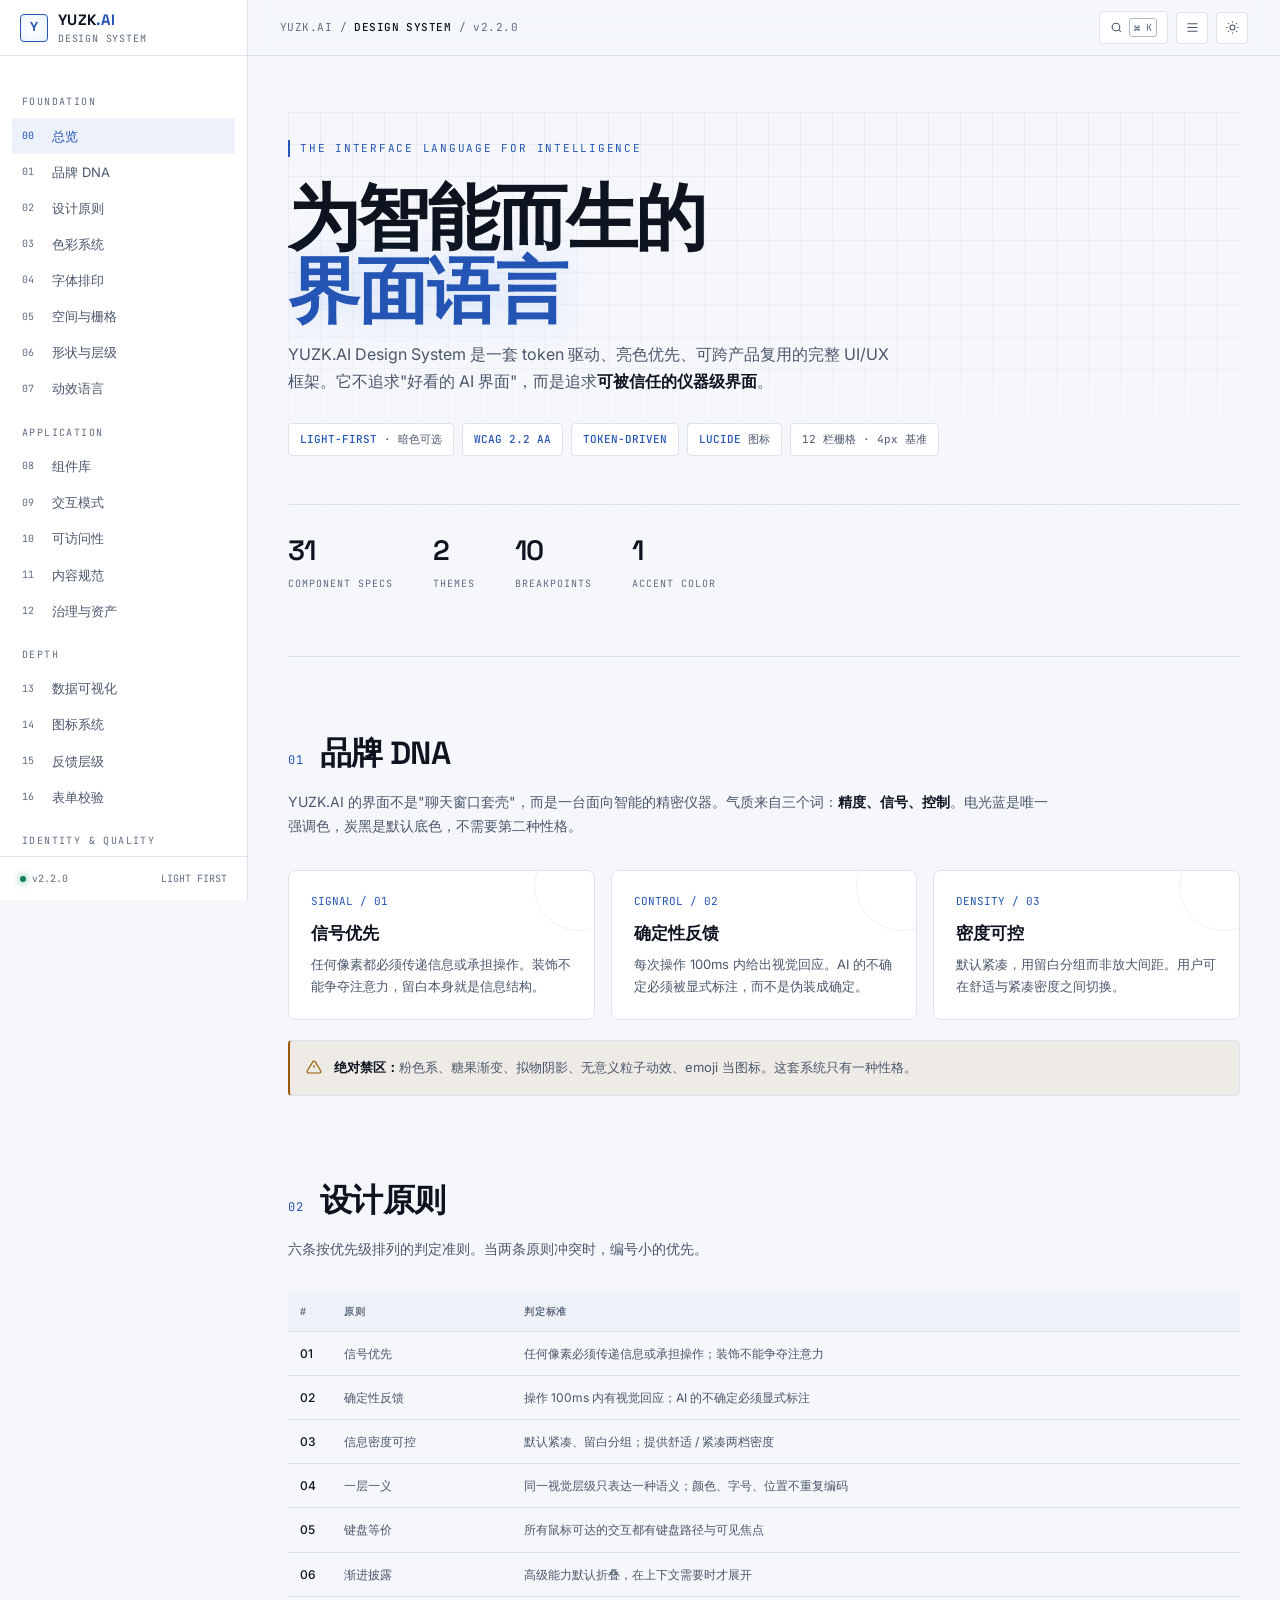
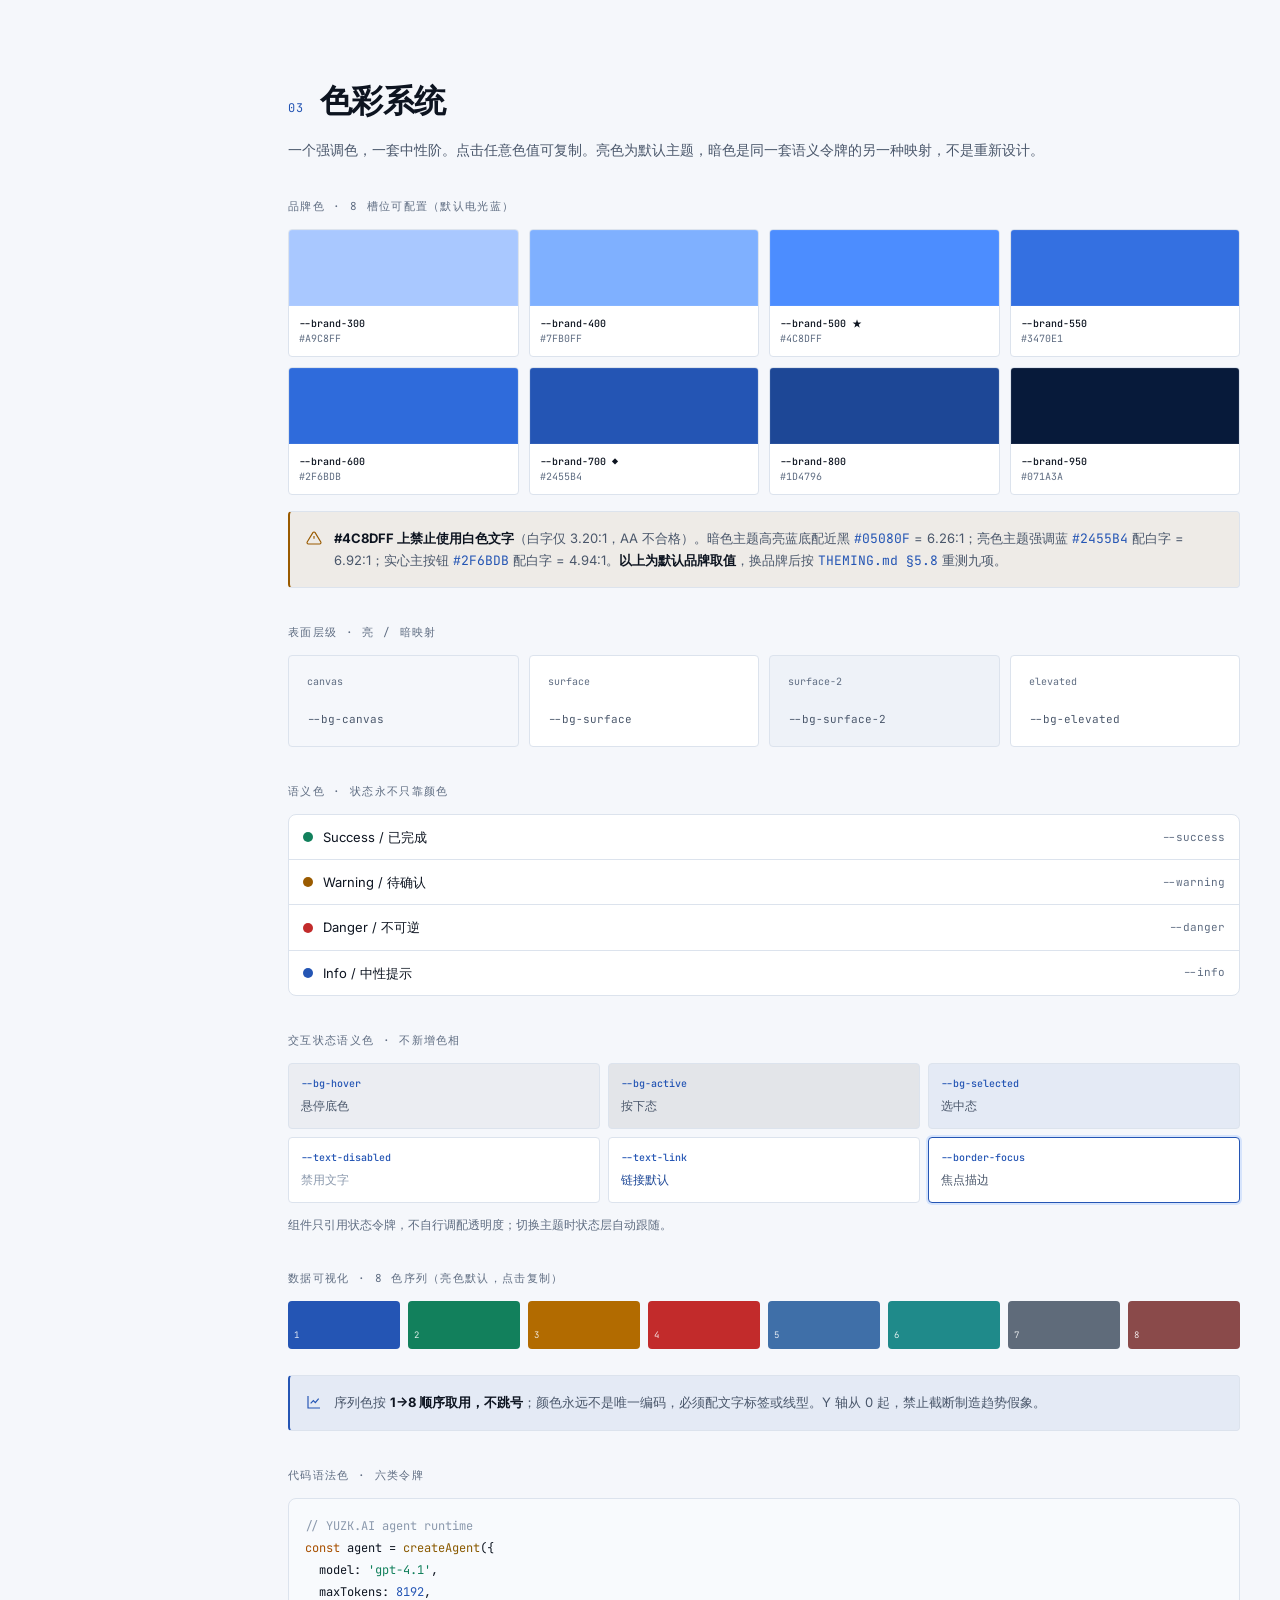
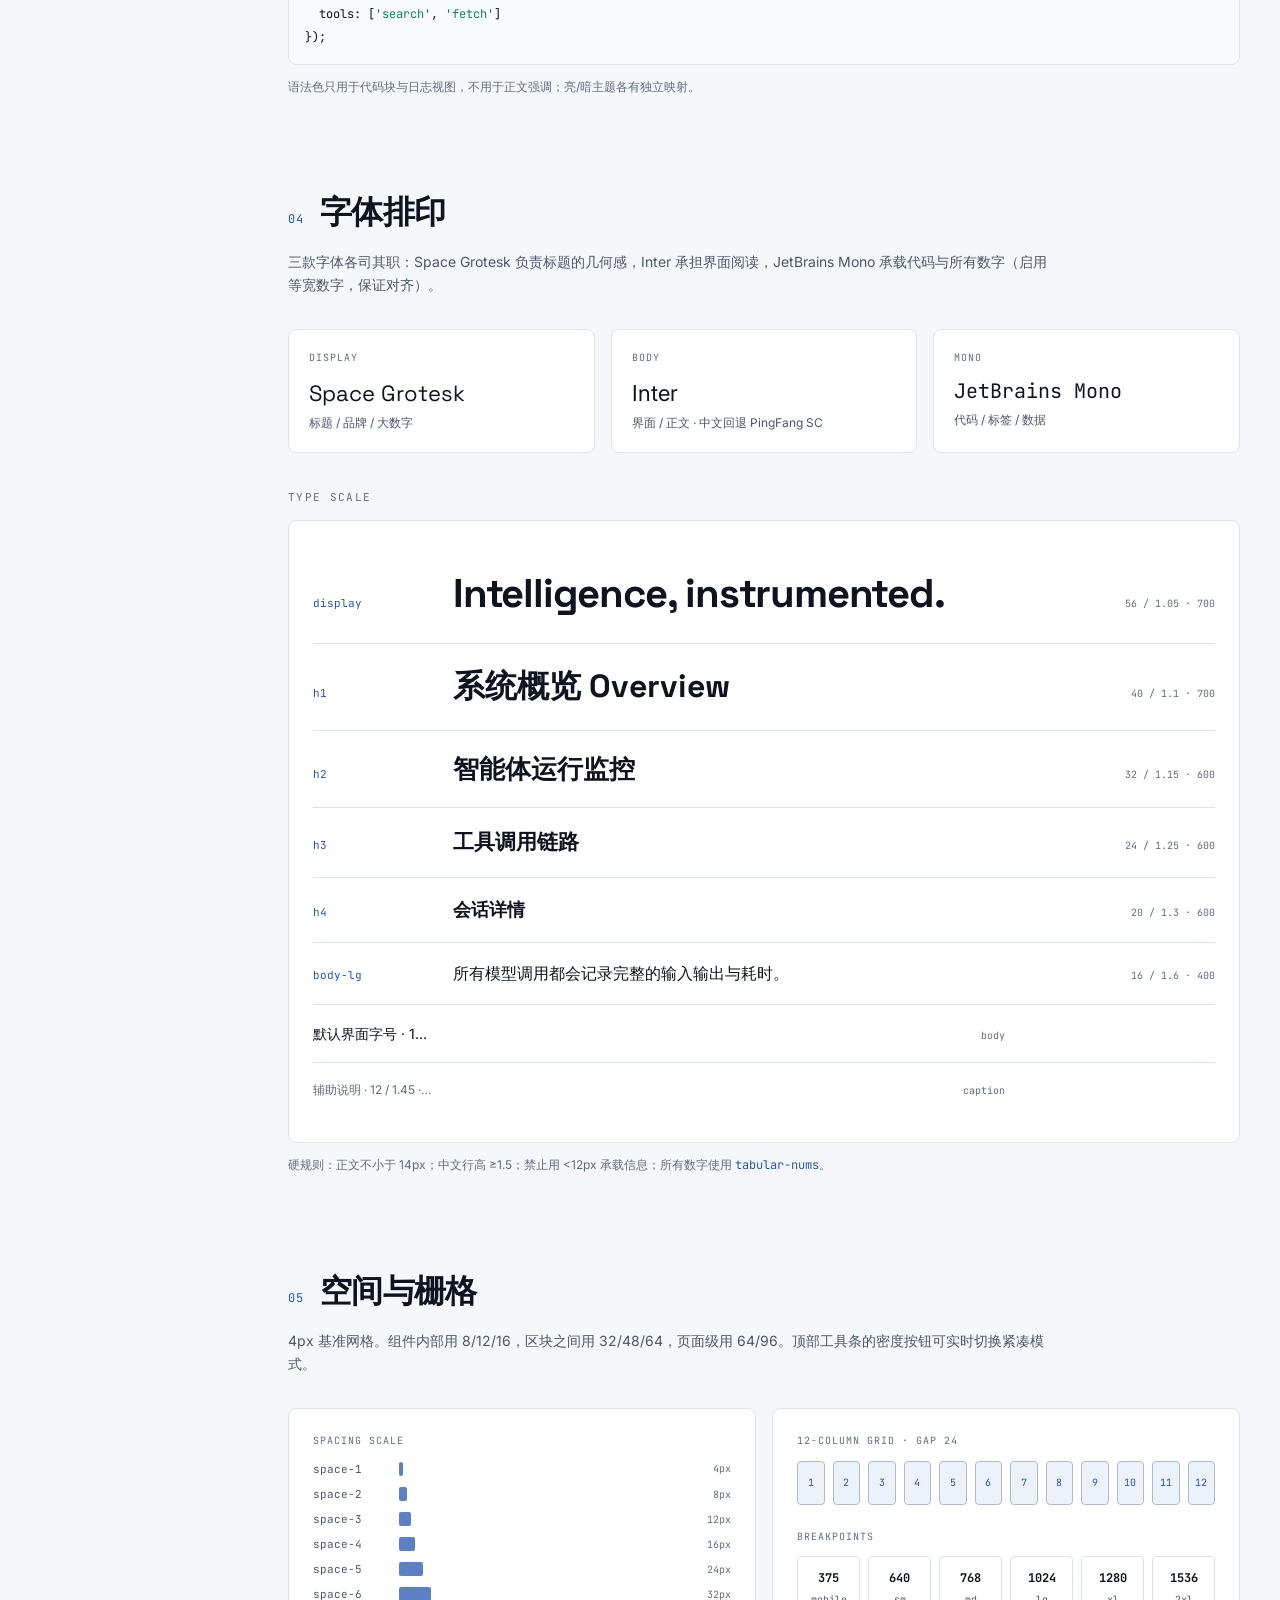
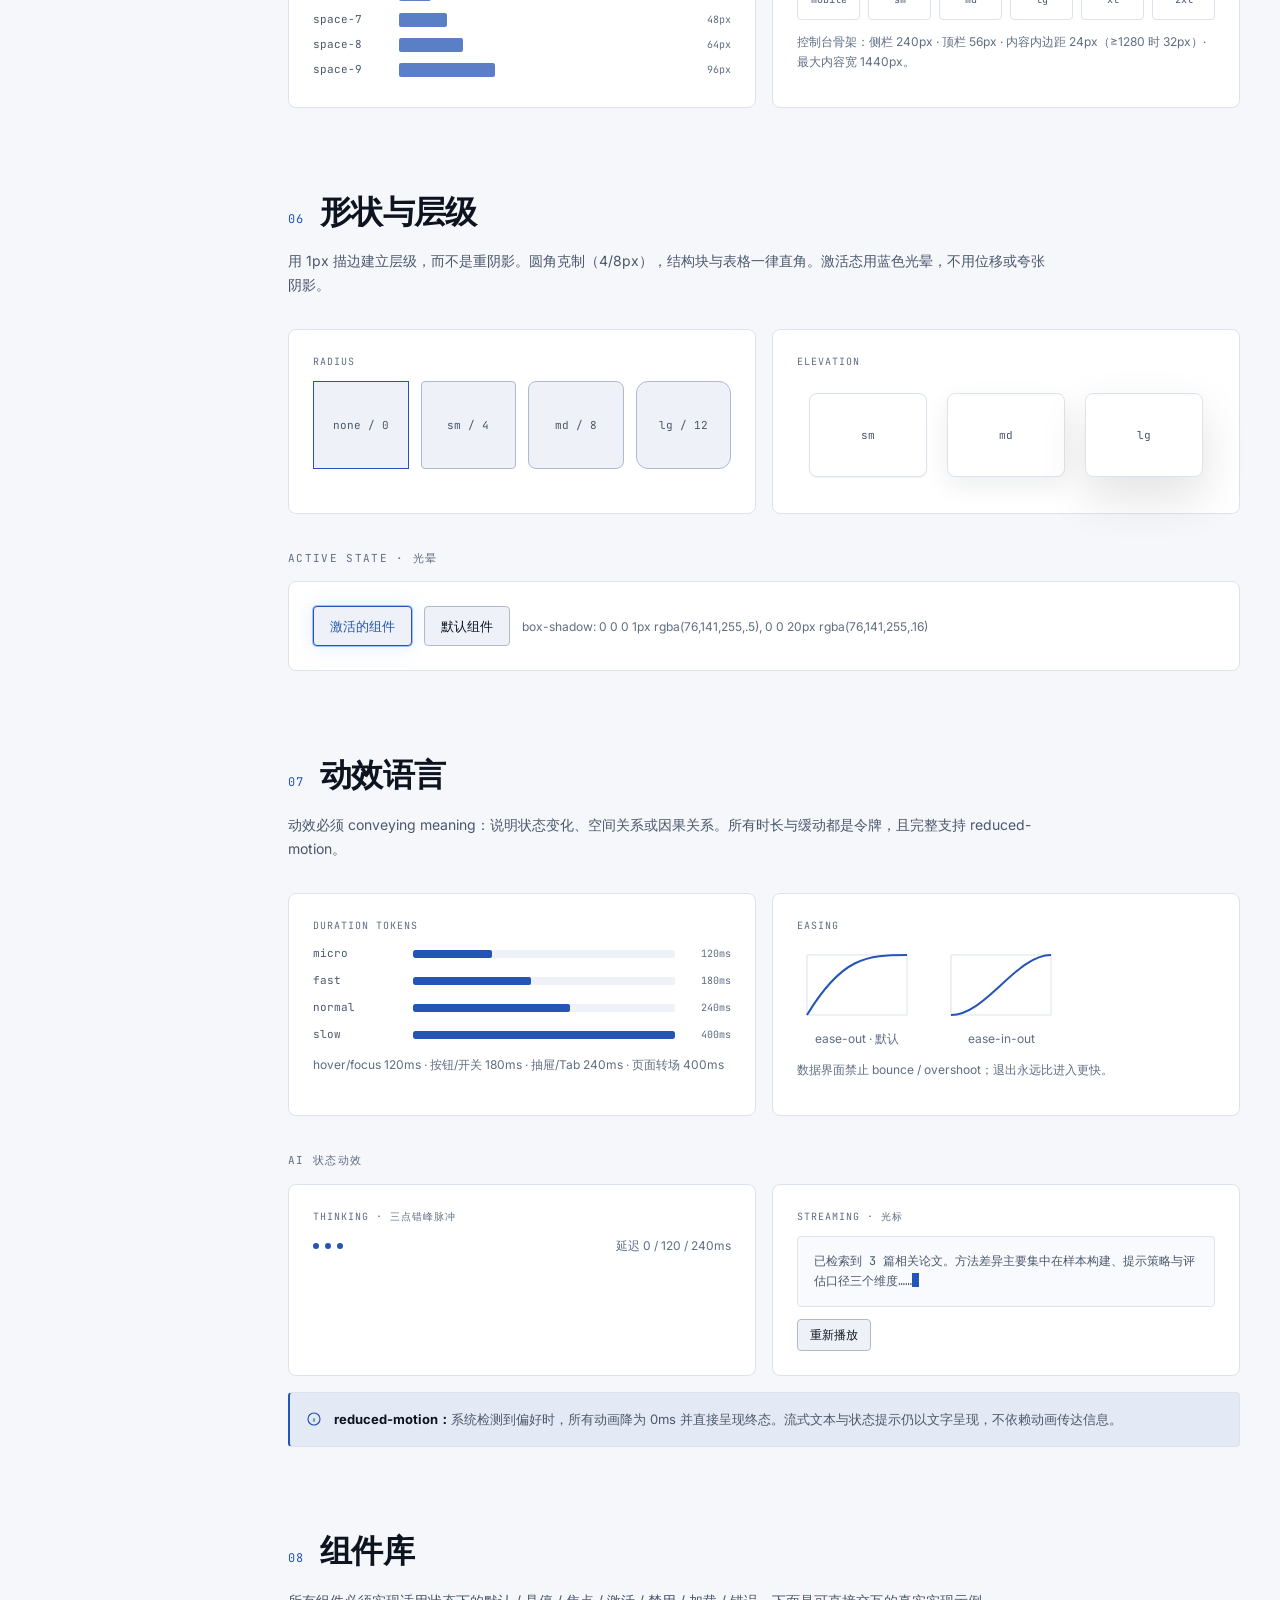
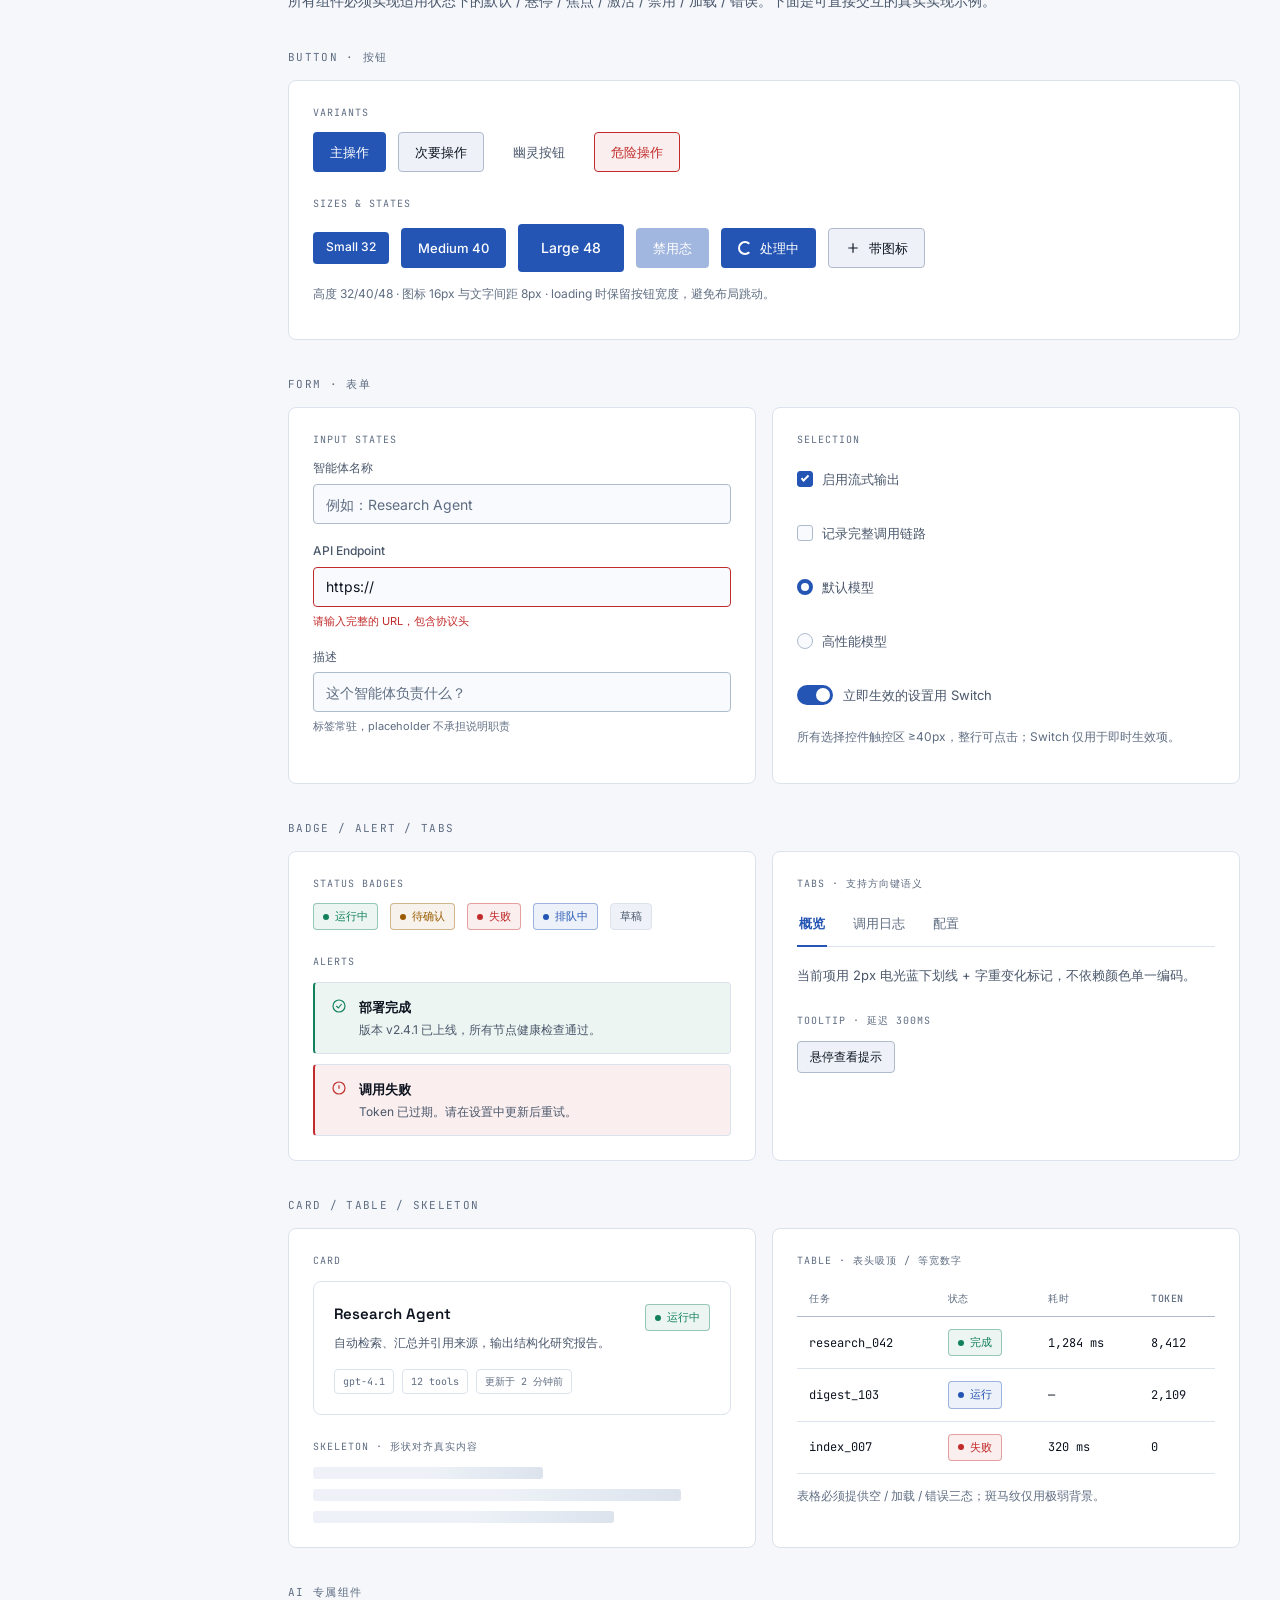
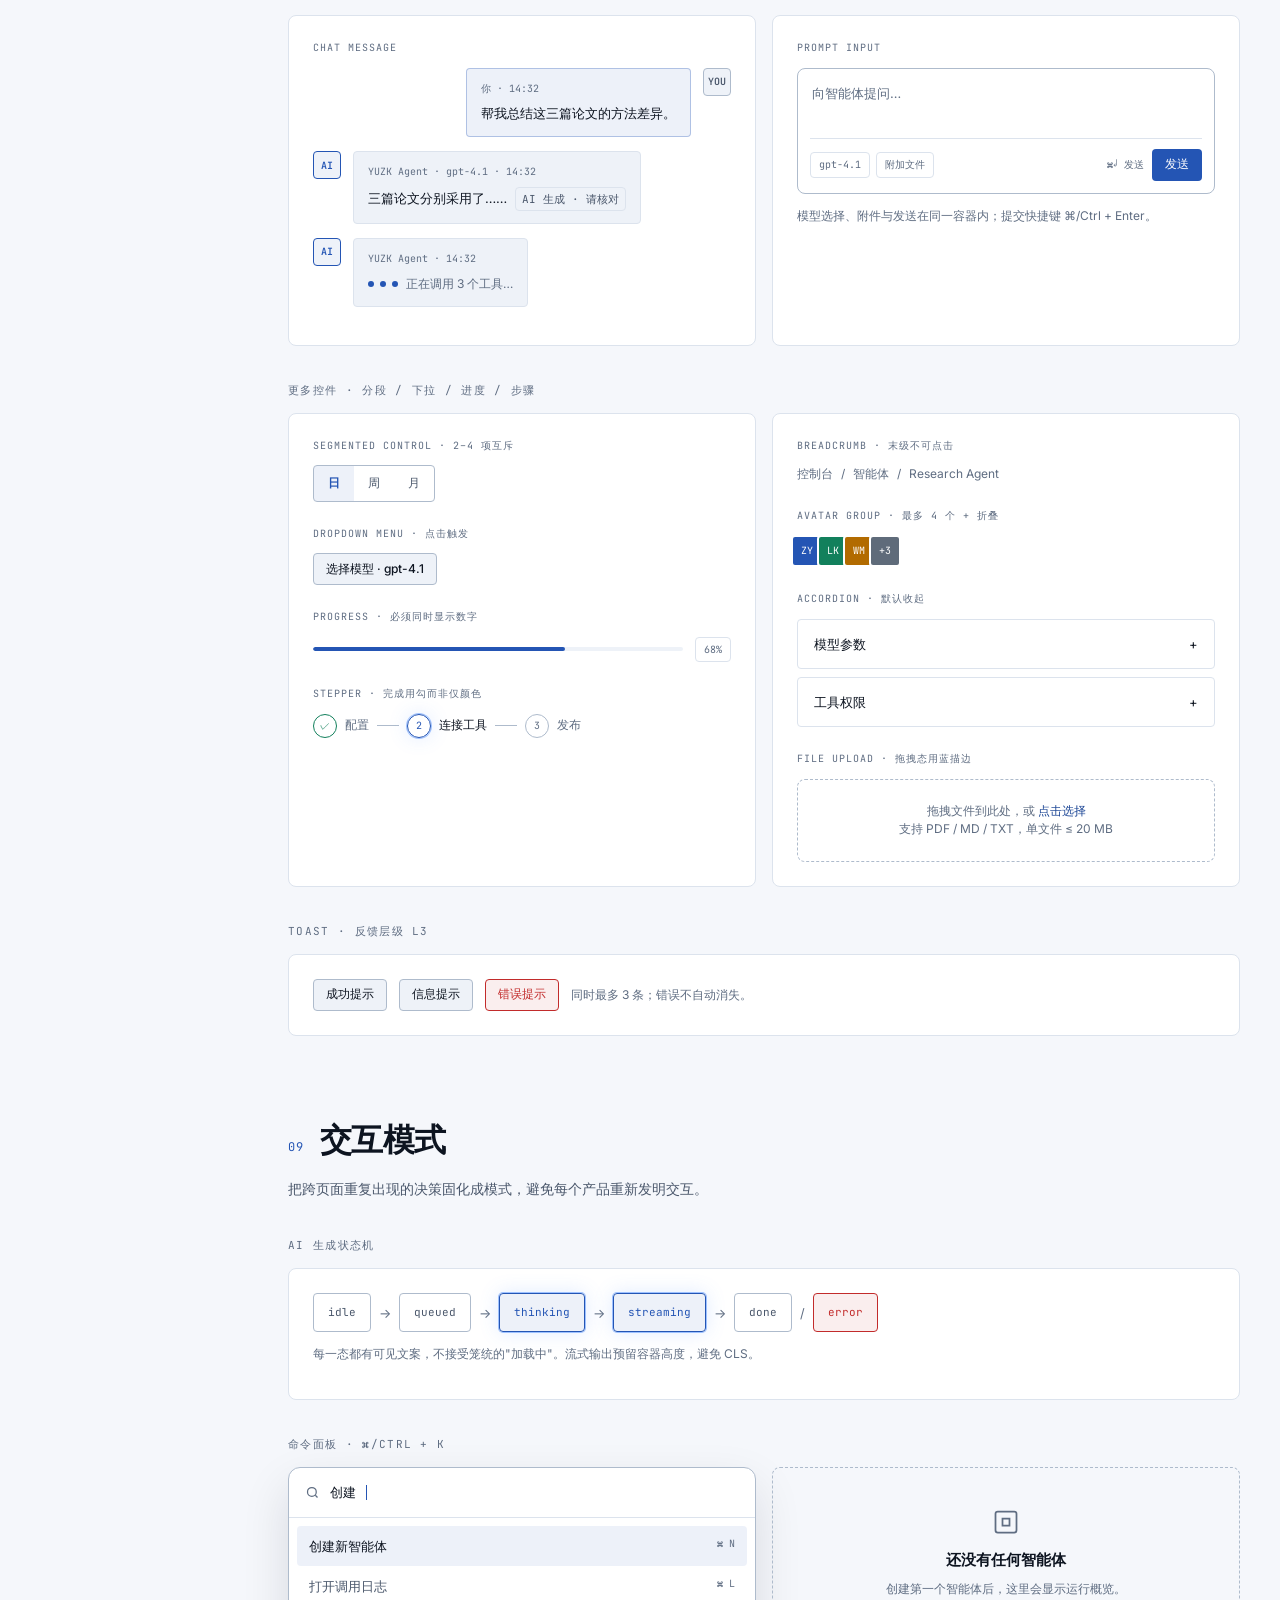
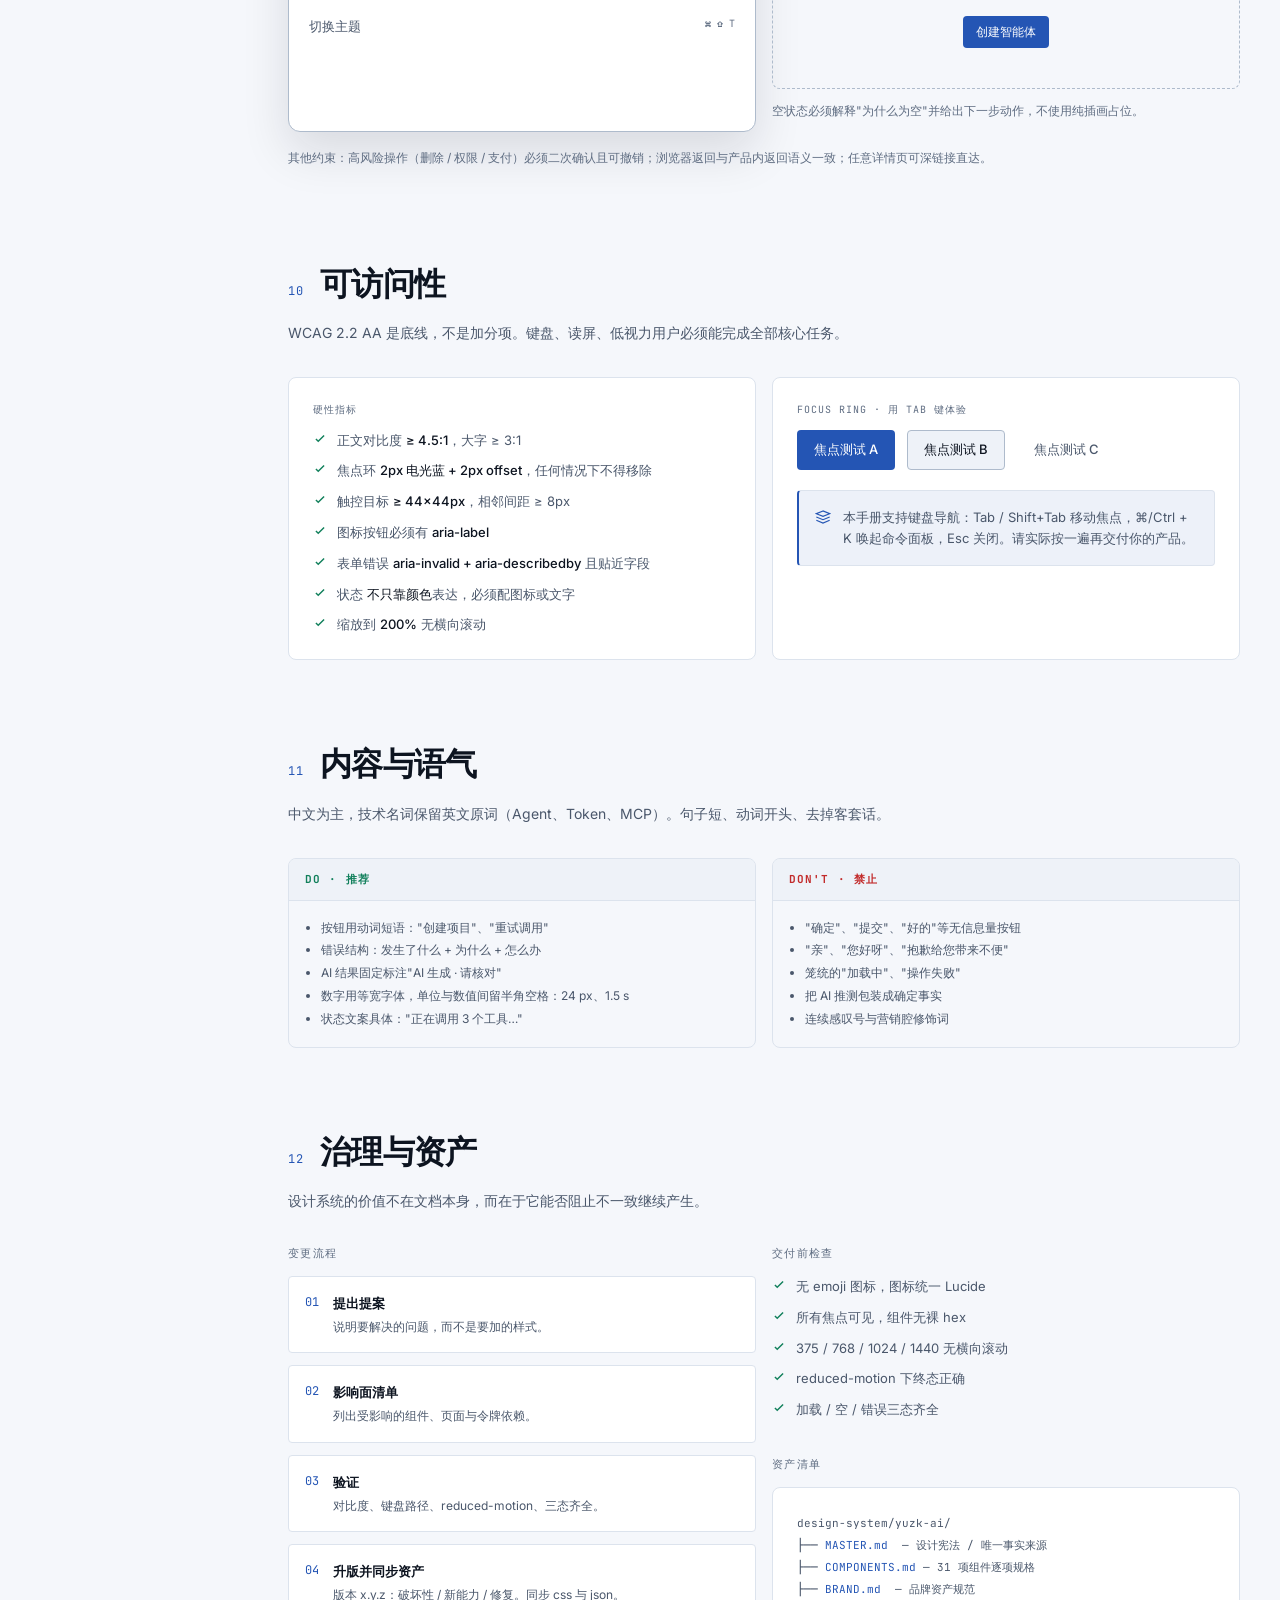
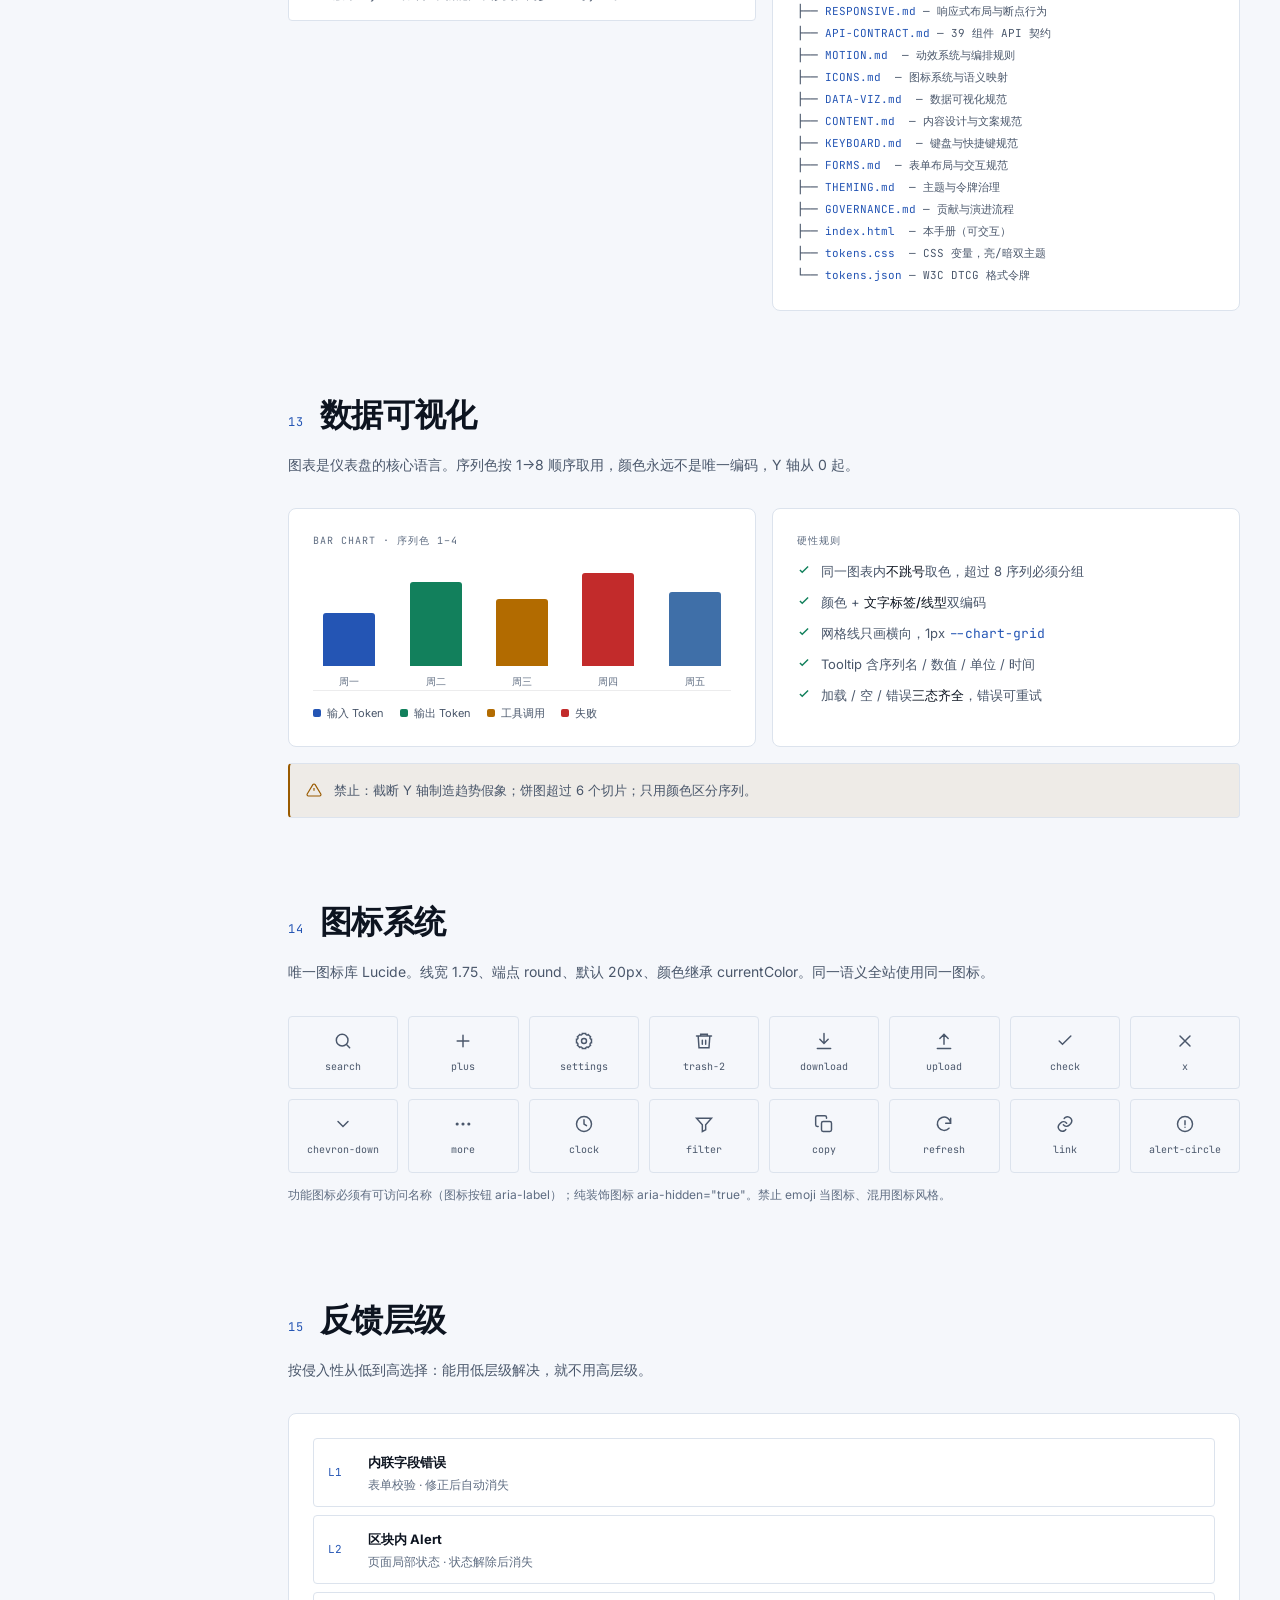
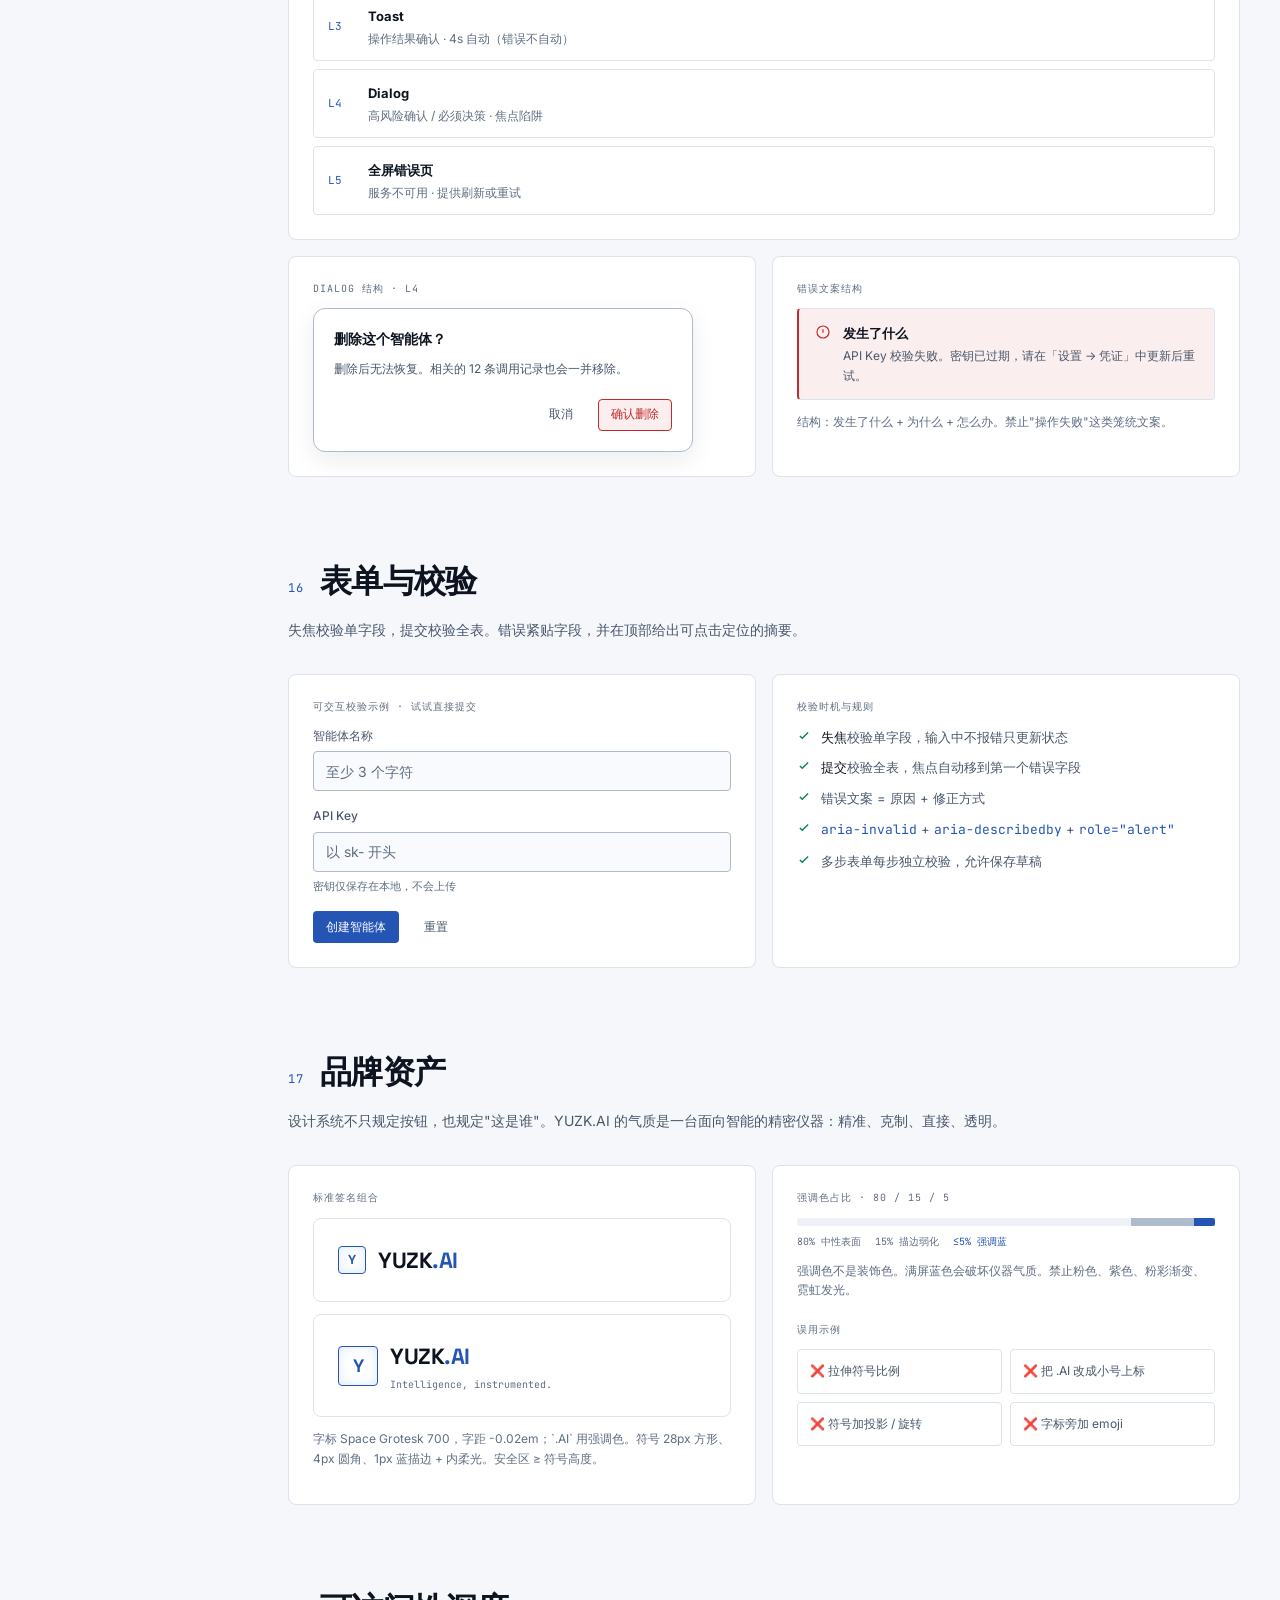
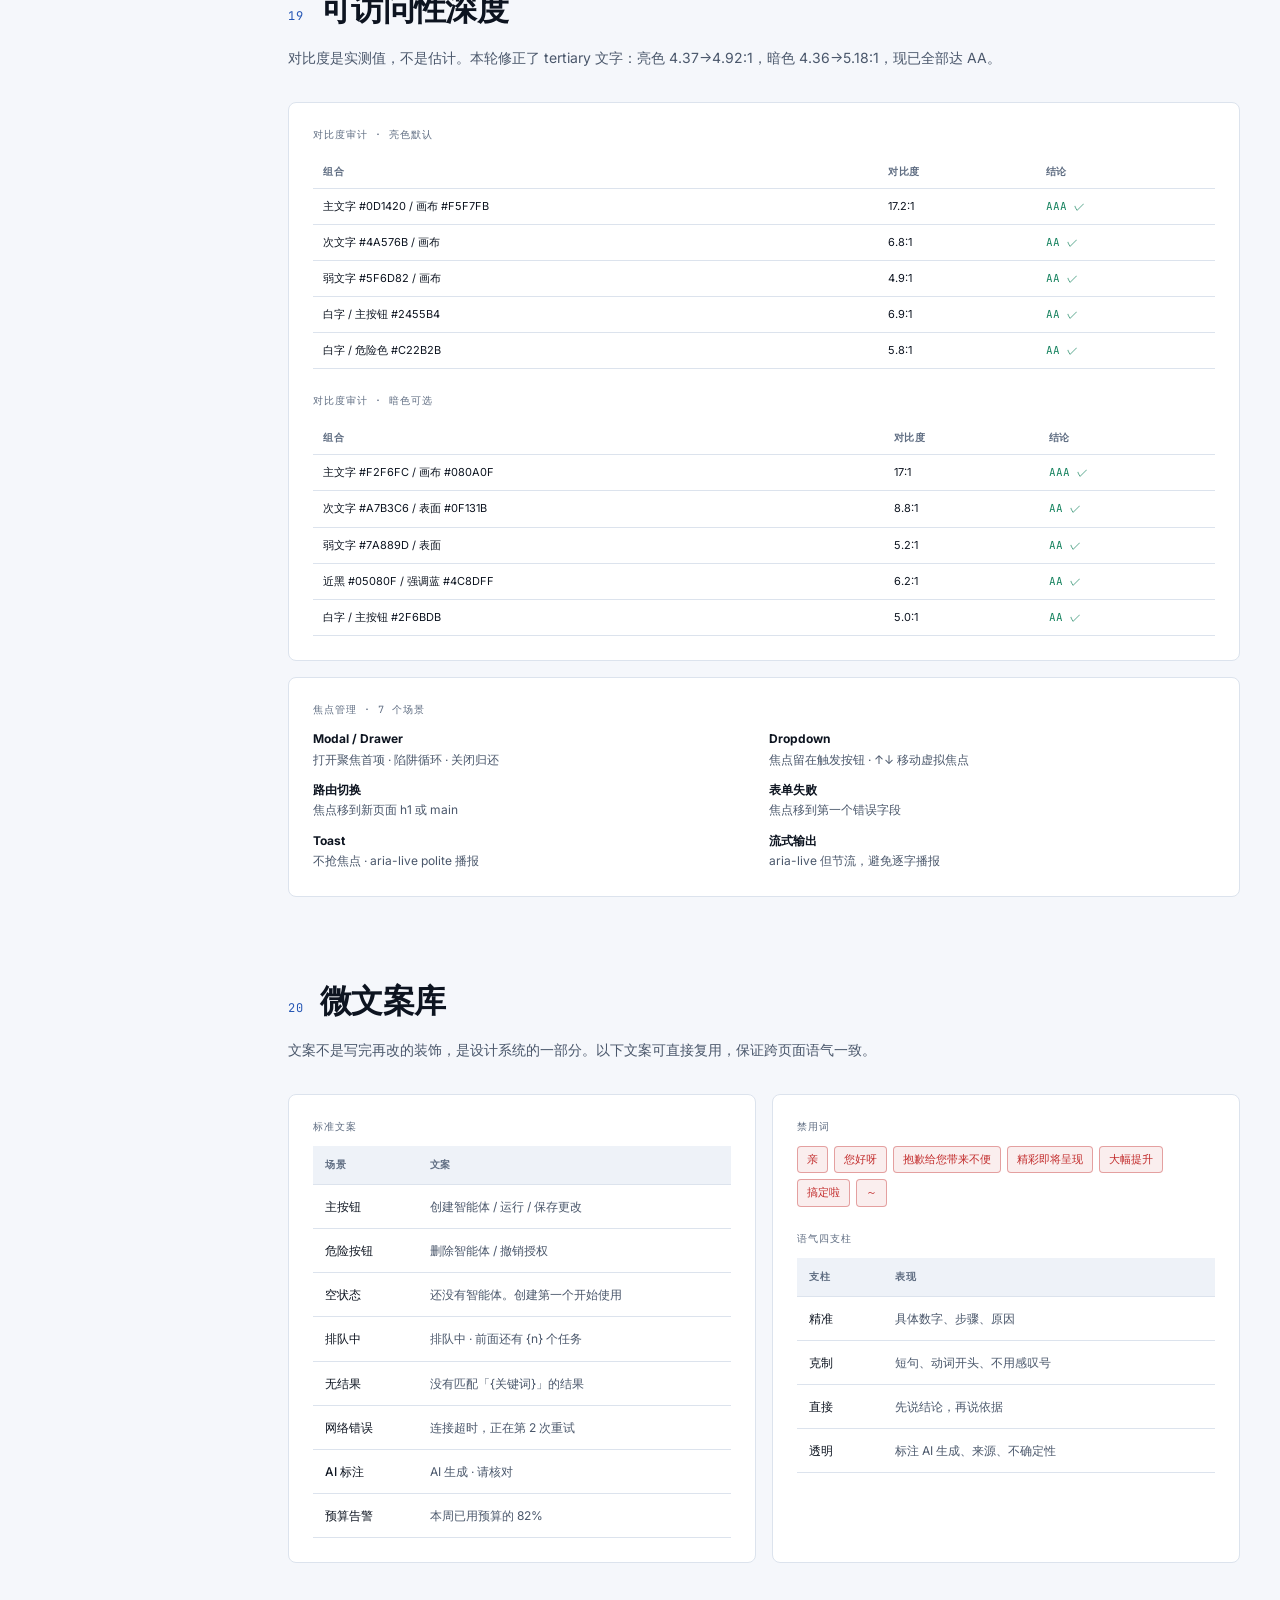
==== commit 9117278c: "feat: extract brand color into configurable BRAND CONFIG layer (v2.2.0) The brand accent was hardcod" ====
--- a/index.html
+++ b/index.html
@@ -3,25 +3,27 @@
 <head>
 <meta charset="UTF-8">
 <meta name="viewport" content="width=device-width, initial-scale=1.0">
-<title>YUZK.AI — Design System v2.1.0</title>
+<title>YUZK.AI — Design System v2.2.0</title>
 <style>
 /* ==================== TOKENS ==================== */
 @import url('https://fonts.googleapis.com/css2?family=Inter:wght@400;500;600;700&family=JetBrains+Mono:wght@400;500;600&family=Space+Grotesk:wght@500;600;700&display=swap');
 
 :root{
-  /* Light is the default theme */
-  --blue-300:#A9C8FF;--blue-400:#7FB0FF;--blue-500:#4C8DFF;--blue-600:#2F6BDB;--blue-700:#2455B4;--blue-950:#071A3A;
-  --blue-glow:rgba(76,141,255,.18);--blue-ring:rgba(76,141,255,.5);
+  /* ===== BRAND CONFIG · 品牌色配置端（唯一人工改色处，8 槽位）===== */
+  --brand-300:#A9C8FF;--brand-400:#7FB0FF;--brand-500:#4C8DFF;--brand-550:#3470E1;--brand-600:#2F6BDB;--brand-700:#2455B4;--brand-800:#1D4796;--brand-950:#071A3A;
+  --brand-glow:color-mix(in srgb,var(--brand-500) 18%,transparent);--brand-ring:color-mix(in srgb,var(--brand-500) 50%,transparent);
+  /* 兼容别名 @deprecated since v2.2.0 → 改引 --brand-* */
+  --blue-300:var(--brand-300);--blue-400:var(--brand-400);--blue-500:var(--brand-500);--blue-600:var(--brand-600);--blue-700:var(--brand-700);--blue-950:var(--brand-950);--blue-glow:var(--brand-glow);--blue-ring:var(--brand-ring);
   --gray-950:#F5F7FB;--gray-900:#FFF;--gray-850:#EEF2F8;--gray-800:#FFF;--gray-750:#DCE3ED;--gray-700:#AEBBCC;
   --gray-600:#8B99AD;--gray-500:#5F6D82;--gray-400:#4A576B;--gray-100:#0D1420;
   --white:#FFF;--near-black:#0D1420;
   --bg-canvas:var(--gray-950);--bg-surface:var(--gray-900);--bg-surface-2:var(--gray-850);--bg-elevated:var(--gray-800);--bg-inset:#F8FAFD;
   --border-subtle:var(--gray-750);--border-strong:var(--gray-700);
   --text-primary:var(--gray-100);--text-secondary:var(--gray-400);--text-tertiary:var(--gray-500);
-  --action-primary:#2455B4;--action-primary-hover:#2F6BDB;--action-primary-active:#1D4796;
-  --on-action-primary:var(--white);--accent:#2455B4;--on-accent:var(--white);--focus-ring:#2455B4;
-  --success:#12805C;--warning:#9A5B00;--danger:#C22B2B;--info:#2455B4;
-  --success-bg:rgba(18,128,92,.08);--warning-bg:rgba(154,91,0,.08);--danger-bg:rgba(194,43,43,.08);--info-bg:rgba(36,85,180,.08);
+  --action-primary:var(--brand-700);--action-primary-hover:var(--brand-600);--action-primary-active:var(--brand-800);
+  --on-action-primary:var(--white);--accent:var(--brand-700);--on-accent:var(--white);--focus-ring:var(--brand-700);
+  --success:#12805C;--warning:#9A5B00;--danger:#C22B2B;--info:var(--brand-700);
+  --success-bg:rgba(18,128,92,.08);--warning-bg:rgba(154,91,0,.08);--danger-bg:rgba(194,43,43,.08);--info-bg:color-mix(in srgb,var(--brand-700) 8%,transparent);
   --overlay:rgba(13,20,32,.42);--grid-line:rgba(13,20,32,.05);
   --font-display:'Space Grotesk','Inter','PingFang SC','Microsoft YaHei',sans-serif;
   --font-body:'Inter','PingFang SC','Microsoft YaHei',sans-serif;
@@ -31,17 +33,17 @@
   --space-0:0;--space-1:4px;--space-2:8px;--space-3:12px;--space-4:16px;--space-5:24px;--space-6:32px;--space-7:48px;--space-8:64px;--space-9:96px;
   --radius-none:0;--radius-sm:4px;--radius-md:8px;--radius-lg:12px;--radius-pill:999px;
   --shadow-sm:0 1px 2px rgba(13,20,32,.06);--shadow-md:0 8px 24px rgba(13,20,32,.08);--shadow-lg:0 20px 48px rgba(13,20,32,.12);
-  --shadow-focus:0 0 0 2px var(--bg-canvas),0 0 0 4px var(--focus-ring);--shadow-active:0 0 0 1px var(--blue-ring),0 0 20px var(--blue-glow);
+  --shadow-focus:0 0 0 2px var(--bg-canvas),0 0 0 4px var(--focus-ring);--shadow-active:0 0 0 1px var(--brand-ring),0 0 20px var(--brand-glow);--glow-accent:var(--brand-glow);
   --duration-instant:80ms;--duration-fast:160ms;--duration-normal:240ms;--duration-slow:360ms;--dur-micro:var(--duration-instant);--dur-fast:var(--duration-fast);--dur-normal:var(--duration-normal);--dur-slow:var(--duration-slow);
   --ease-out:cubic-bezier(.2,.8,.2,1);--ease-in-out:cubic-bezier(.4,0,.2,1);
   --sidebar-width:248px;--topbar-height:56px;--content-max:1160px;--content-pad:24px;
   /* v1.2 state / data / syntax / size */
-  --bg-hover:rgba(13,20,32,.04);--bg-active:rgba(13,20,32,.08);--bg-selected:rgba(36,85,180,.08);--bg-disabled:rgba(13,20,32,.04);
-  --border-hover:#8B99AD;--border-focus:#2455B4;--border-disabled:#DCE3ED;--text-disabled:#8B99AD;
-  --text-link:#1D4796;--text-link-hover:#2455B4;--text-link-visited:#1D4796;--focus-ring-width:2px;--focus-ring-offset:2px;
-  --chart-1:#2455B4;--chart-2:#12805C;--chart-3:#B26B00;--chart-4:#C22B2B;--chart-5:#3F6FA8;--chart-6:#1F8A8A;--chart-7:#5F6B7A;--chart-8:#8A4A4A;
+  --bg-hover:rgba(13,20,32,.04);--bg-active:rgba(13,20,32,.08);--bg-selected:color-mix(in srgb,var(--brand-700) 8%,transparent);--bg-disabled:rgba(13,20,32,.04);
+  --border-hover:#8B99AD;--border-focus:var(--brand-700);--border-disabled:#DCE3ED;--text-disabled:#8B99AD;
+  --text-link:var(--brand-800);--text-link-hover:var(--brand-700);--text-link-visited:var(--brand-800);--focus-ring-width:2px;--focus-ring-offset:2px;
+  --chart-1:var(--brand-700);--chart-2:#12805C;--chart-3:#B26B00;--chart-4:#C22B2B;--chart-5:#3F6FA8;--chart-6:#1F8A8A;--chart-7:#5F6B7A;--chart-8:#8A4A4A;
   --chart-grid:rgba(13,20,32,.08);--chart-axis:#5F6D82;
-  --syntax-keyword:#A85000;--syntax-string:#12805C;--syntax-number:#2455B4;--syntax-comment:#8B99AD;--syntax-function:#8A5A00;--syntax-variable:#0D1420;
+  --syntax-keyword:#A85000;--syntax-string:#12805C;--syntax-number:var(--brand-700);--syntax-comment:#8B99AD;--syntax-function:#8A5A00;--syntax-variable:#0D1420;
   --size-icon-sm:16px;--size-icon-md:20px;--size-icon-lg:24px;--size-icon-xl:32px;--size-control-sm:32px;--size-control-md:40px;--size-control-lg:48px;--size-touch-min:44px;
   --opacity-1:.04;--opacity-2:.08;--opacity-3:.16;--opacity-4:.32;
 }
@@ -51,20 +53,27 @@
   --bg-canvas:var(--gray-950);--bg-surface:var(--gray-900);--bg-surface-2:var(--gray-850);--bg-elevated:var(--gray-800);--bg-inset:#0B0E15;
   --border-subtle:var(--gray-750);--border-strong:var(--gray-700);
   --text-primary:var(--gray-100);--text-secondary:var(--gray-400);--text-tertiary:var(--gray-500);
-  --action-primary:#2F6BDB;--action-primary-hover:#3B78E8;--action-primary-active:#2455B4;--on-action-primary:var(--white);
-  --accent:#4C8DFF;--on-accent:var(--near-black);--focus-ring:#4C8DFF;
-  --success:#37D399;--warning:#FFB020;--danger:#FF5C5C;--info:#4C8DFF;
-  --success-bg:rgba(55,211,153,.1);--warning-bg:rgba(255,176,32,.1);--danger-bg:rgba(255,92,92,.1);--info-bg:rgba(76,141,255,.1);
+  --action-primary:var(--brand-600);--action-primary-hover:var(--brand-550);--action-primary-active:var(--brand-700);--on-action-primary:var(--white);
+  --accent:var(--brand-500);--on-accent:var(--near-black);--focus-ring:var(--brand-500);
+  --success:#37D399;--warning:#FFB020;--danger:#FF5C5C;--info:var(--brand-500);
+  --success-bg:rgba(55,211,153,.1);--warning-bg:rgba(255,176,32,.1);--danger-bg:rgba(255,92,92,.1);--info-bg:color-mix(in srgb,var(--brand-500) 10%,transparent);
   --overlay:rgba(3,6,12,.72);--grid-line:rgba(255,255,255,.035);
   --shadow-sm:0 1px 2px rgba(0,0,0,.24);--shadow-md:0 8px 24px rgba(0,0,0,.28);--shadow-lg:0 20px 48px rgba(0,0,0,.36);
-  --bg-hover:rgba(255,255,255,.05);--bg-active:rgba(255,255,255,.09);--bg-selected:rgba(76,141,255,.14);--bg-disabled:rgba(255,255,255,.04);
-  --border-hover:#4C5A70;--border-focus:#4C8DFF;--border-disabled:#242C3A;--text-disabled:#4C5A70;
-  --text-link:#7FB0FF;--text-link-hover:#A9C8FF;--text-link-visited:#7FB0FF;
-  --chart-1:#4C8DFF;--chart-2:#37D399;--chart-3:#FFB020;--chart-4:#FF5C5C;--chart-5:#7FB0FF;--chart-6:#2FB8B8;--chart-7:#94A3B8;--chart-8:#D98A8A;
+  --bg-hover:rgba(255,255,255,.05);--bg-active:rgba(255,255,255,.09);--bg-selected:color-mix(in srgb,var(--brand-500) 14%,transparent);--bg-disabled:rgba(255,255,255,.04);
+  --border-hover:#4C5A70;--border-focus:var(--brand-500);--border-disabled:#242C3A;--text-disabled:#4C5A70;
+  --text-link:var(--brand-400);--text-link-hover:var(--brand-300);--text-link-visited:var(--brand-400);
+  --chart-1:var(--brand-500);--chart-2:#37D399;--chart-3:#FFB020;--chart-4:#FF5C5C;--chart-5:var(--brand-400);--chart-6:#2FB8B8;--chart-7:#94A3B8;--chart-8:#D98A8A;
   --chart-grid:rgba(255,255,255,.08);--chart-axis:#7A889D;
-  --syntax-keyword:#FF9E64;--syntax-string:#7DD3A8;--syntax-number:#7FB0FF;--syntax-comment:#7A889D;--syntax-function:#FFD166;--syntax-variable:#F2F6FC;
+  --syntax-keyword:#FF9E64;--syntax-string:#7DD3A8;--syntax-number:var(--brand-400);--syntax-comment:#7A889D;--syntax-function:#FFD166;--syntax-variable:#F2F6FC;
 }
 [data-density='compact']{--space-5:16px;--space-6:20px;--space-7:28px;--space-8:40px;--content-pad:16px}
+
+/* ==================== BRAND PACKS · 可选主题包（演示） ==================== */
+/* 规则：8 槽位必须全部给出；挂在根元素 <html data-brand>；于令牌之后声明。
+   每个包均已按 THEMING.md §5.8 实测 AA 通过；默认品牌（电光蓝）无需声明。 */
+[data-brand='indigo']{--brand-300:#C4C8FF;--brand-400:#9DA3FF;--brand-500:#6E74F2;--brand-550:#5A61E4;--brand-600:#4B52D6;--brand-700:#3A41B4;--brand-800:#2C318F;--brand-950:#14163A}
+[data-brand='teal']{--brand-300:#9FE3DF;--brand-400:#5CC9C2;--brand-500:#12A9A0;--brand-550:#0B817B;--brand-600:#086B66;--brand-700:#07544F;--brand-800:#053E3B;--brand-950:#032220}
+[data-brand='amber']{--brand-300:#FFD79A;--brand-400:#F0AE4A;--brand-500:#C98000;--brand-550:#A56900;--brand-600:#8F5A00;--brand-700:#754A00;--brand-800:#5C3A00;--brand-950:#241600}
 
 /* ==================== BASE ==================== */
 *,*::before,*::after{box-sizing:border-box}
@@ -84,7 +93,7 @@
 .layout{min-height:100vh}
 .sidebar{position:fixed;inset:0 auto 0 0;width:var(--sidebar-width);background:var(--bg-surface);border-right:1px solid var(--border-subtle);display:flex;flex-direction:column;z-index:100}
 .brand{height:var(--topbar-height);display:flex;align-items:center;gap:10px;padding:0 20px;border-bottom:1px solid var(--border-subtle)}
-.brand-mark{width:28px;height:28px;border:1px solid var(--accent);border-radius:var(--radius-sm);display:grid;place-items:center;color:var(--accent);font-family:var(--font-display);font-weight:700;font-size:13px;box-shadow:inset 0 0 12px var(--blue-glow)}
+.brand-mark{width:28px;height:28px;border:1px solid var(--accent);border-radius:var(--radius-sm);display:grid;place-items:center;color:var(--accent);font-family:var(--font-display);font-weight:700;font-size:13px;box-shadow:inset 0 0 12px var(--glow-accent)}
 .brand-name{font-family:var(--font-display);font-weight:700;font-size:15px;letter-spacing:.02em}
 .brand-name span{color:var(--accent)}
 .brand-tag{font-family:var(--font-mono);font-size:10px;color:var(--text-tertiary);letter-spacing:.08em}
@@ -115,7 +124,7 @@
 .hero-inner{position:relative}
 .kicker{display:inline-flex;align-items:center;gap:8px;font-family:var(--font-mono);font-size:11px;letter-spacing:.16em;color:var(--accent);text-transform:uppercase;border-left:2px solid var(--accent);padding-left:10px}
 .hero h1{font-family:var(--font-display);font-size:clamp(40px,7vw,72px);line-height:1.02;letter-spacing:-.035em;margin:24px 0 12px;font-weight:700}
-.hero h1 em{font-style:normal;color:var(--accent);text-shadow:0 0 32px var(--blue-glow)}
+.hero h1 em{font-style:normal;color:var(--accent);text-shadow:0 0 32px var(--glow-accent)}
 .hero-lead{font-size:var(--text-body-lg);color:var(--text-secondary);max-width:620px;line-height:1.7;margin:0 0 28px}
 .hero-meta{display:flex;flex-wrap:wrap;gap:8px}
 .meta-chip{font-family:var(--font-mono);font-size:11px;color:var(--text-secondary);border:1px solid var(--border-subtle);background:var(--bg-surface);padding:7px 11px;border-radius:var(--radius-sm)}
@@ -242,7 +251,7 @@
 .field label{font-size:12px;color:var(--text-secondary);font-weight:500}
 .yz-input{height:40px;padding:0 12px;background:var(--bg-inset);border:1px solid var(--border-strong);border-radius:var(--radius-sm);color:var(--text-primary);font-size:14px;transition:border-color var(--dur-fast) var(--ease-out),box-shadow var(--dur-fast) var(--ease-out)}
 .yz-input::placeholder{color:var(--text-tertiary)}
-.yz-input:focus{outline:none;border-color:var(--accent);box-shadow:0 0 0 3px var(--blue-glow)}
+.yz-input:focus{outline:none;border-color:var(--accent);box-shadow:0 0 0 3px var(--glow-accent)}
 .yz-input.err{border-color:var(--danger)}
 .field .help{font-size:11px;color:var(--text-tertiary)}
 .field .errtext{font-size:11px;color:var(--danger)}
@@ -296,7 +305,7 @@
 .yz-chat.me{flex-direction:row-reverse}
 .yz-chat.me .bubble{background:var(--info-bg);border-color:color-mix(in srgb,var(--accent) 30%,transparent)}
 .yz-prompt{border:1px solid var(--border-strong);border-radius:var(--radius-md);background:var(--bg-surface);padding:12px;transition:border-color var(--dur-fast),box-shadow var(--dur-fast)}
-.yz-prompt:focus-within{border-color:var(--accent);box-shadow:0 0 0 3px var(--blue-glow)}
+.yz-prompt:focus-within{border-color:var(--accent);box-shadow:0 0 0 3px var(--glow-accent)}
 .yz-prompt textarea{width:100%;border:0;outline:0;resize:none;background:transparent;color:var(--text-primary);font-size:13px;min-height:44px;line-height:1.6}
 .yz-prompt textarea::placeholder{color:var(--text-tertiary)}
 .yz-prompt .bar{display:flex;align-items:center;justify-content:space-between;border-top:1px solid var(--border-subtle);padding-top:10px;margin-top:6px}
@@ -373,6 +382,8 @@
 .seg{display:inline-flex;border:1px solid var(--border-strong);border-radius:var(--radius-sm);overflow:hidden}
 .seg button{border:0;background:transparent;padding:8px 14px;font-size:12px;color:var(--text-secondary)}
 .seg button[aria-pressed='true']{background:var(--bg-selected);color:var(--accent);font-weight:600}
+.seg button{display:inline-flex;align-items:center;gap:7px}
+.bdot{width:9px;height:9px;border-radius:2px;flex:none;box-shadow:inset 0 0 0 1px rgba(0,0,0,.16)}
 .dropdown{position:relative}
 .dropdown .menu{position:absolute;top:calc(100% + 6px);left:0;min-width:210px;background:var(--bg-elevated);border:1px solid var(--border-strong);border-radius:var(--radius-md);box-shadow:var(--shadow-md);padding:6px;z-index:10}
 .dropdown .menu[hidden]{display:none}
@@ -415,7 +426,7 @@
 
 /* ==================== V1.3 ADDITIONS ==================== */
 .brand-lockup{display:flex;align-items:center;gap:12px;padding:24px;background:var(--bg-surface);border:1px solid var(--border-subtle);border-radius:var(--radius-md)}
-.brand-symbol{width:28px;height:28px;border:1px solid var(--accent);border-radius:var(--radius-sm);display:grid;place-items:center;color:var(--accent);font-family:var(--font-display);font-weight:700;font-size:13px;box-shadow:inset 0 0 12px var(--blue-glow);flex:none}
+.brand-symbol{width:28px;height:28px;border:1px solid var(--accent);border-radius:var(--radius-sm);display:grid;place-items:center;color:var(--accent);font-family:var(--font-display);font-weight:700;font-size:13px;box-shadow:inset 0 0 12px var(--glow-accent);flex:none}
 .brand-symbol.lg{width:40px;height:40px;font-size:18px}
 .brand-word{font-family:var(--font-display);font-weight:700;font-size:22px;letter-spacing:-.02em}
 .brand-word span{color:var(--accent)}
@@ -540,12 +551,12 @@
       <a href="#theming-system"><span class="num">32</span>主题与令牌治理</a>
       <a href="#governance-system"><span class="num">33</span>贡献与演进</a>
     </nav>
-    <div class="side-foot"><span><span class="dot-live"></span>v2.1.0</span><span>LIGHT FIRST</span></div>
+    <div class="side-foot"><span><span class="dot-live"></span>v2.2.0</span><span>LIGHT FIRST</span></div>
   </aside>
 
   <div class="main">
     <header class="topbar">
-      <div class="crumb">YUZK.AI / <b>DESIGN SYSTEM</b> / v2.1.0</div>
+      <div class="crumb">YUZK.AI / <b>DESIGN SYSTEM</b> / v2.2.0</div>
       <div class="tools">
         <button class="kbd" id="cmdOpen" aria-label="打开命令面板"><svg width="13" height="13" viewBox="0 0 24 24" fill="none" stroke="currentColor" stroke-width="2"><circle cx="11" cy="11" r="7"/><path d="m20 20-3.5-3.5"/></svg><kbd>⌘ K</kbd></button>
         <button class="icon-btn" id="densityBtn" title="切换密度" aria-label="切换紧凑密度"><svg width="15" height="15" viewBox="0 0 24 24" fill="none" stroke="currentColor" stroke-width="1.75"><path d="M4 6h16M4 12h16M4 18h16"/></svg></button>
@@ -613,18 +624,20 @@
         <div class="sec-head"><span class="sec-num">03</span><h2>色彩系统</h2></div>
         <p class="sec-desc">一个强调色，一套中性阶。点击任意色值可复制。亮色为默认主题，暗色是同一套语义令牌的另一种映射，不是重新设计。</p>
 
-        <div class="subhead">品牌色 · Electric Blue</div>
-        <div class="swatches">
-          <div class="sw copy" data-copy="#A9C8FF"><div class="chip" style="background:#A9C8FF"></div><div class="meta"><b>blue-300</b><span>#A9C8FF</span></div></div>
-          <div class="sw copy" data-copy="#7FB0FF"><div class="chip" style="background:#7FB0FF"></div><div class="meta"><b>blue-400</b><span>#7FB0FF</span></div></div>
-          <div class="sw copy" data-copy="#4C8DFF"><div class="chip" style="background:#4C8DFF"></div><div class="meta"><b>blue-500 ★</b><span>#4C8DFF</span></div></div>
-          <div class="sw copy" data-copy="#2F6BDB"><div class="chip" style="background:#2F6BDB"></div><div class="meta"><b>blue-600</b><span>#2F6BDB</span></div></div>
-          <div class="sw copy" data-copy="#2455B4"><div class="chip" style="background:#2455B4"></div><div class="meta"><b>blue-700</b><span>#2455B4</span></div></div>
-          <div class="sw copy" data-copy="#071A3A"><div class="chip" style="background:#071A3A"></div><div class="meta"><b>blue-950</b><span>#071A3A</span></div></div>
+        <div class="subhead">品牌色 · 8 槽位可配置（默认电光蓝）</div>
+        <div class="swatches" style="grid-template-columns:repeat(4,minmax(0,1fr))">
+          <div class="sw copy"><div class="chip" style="background:var(--brand-300)"></div><div class="meta"><b>--brand-300</b><span data-bv="300">#A9C8FF</span></div></div>
+          <div class="sw copy"><div class="chip" style="background:var(--brand-400)"></div><div class="meta"><b>--brand-400</b><span data-bv="400">#7FB0FF</span></div></div>
+          <div class="sw copy"><div class="chip" style="background:var(--brand-500)"></div><div class="meta"><b>--brand-500 ★</b><span data-bv="500">#4C8DFF</span></div></div>
+          <div class="sw copy"><div class="chip" style="background:var(--brand-550)"></div><div class="meta"><b>--brand-550</b><span data-bv="550">#3470E1</span></div></div>
+          <div class="sw copy"><div class="chip" style="background:var(--brand-600)"></div><div class="meta"><b>--brand-600</b><span data-bv="600">#2F6BDB</span></div></div>
+          <div class="sw copy"><div class="chip" style="background:var(--brand-700)"></div><div class="meta"><b>--brand-700 ◆</b><span data-bv="700">#2455B4</span></div></div>
+          <div class="sw copy"><div class="chip" style="background:var(--brand-800)"></div><div class="meta"><b>--brand-800</b><span data-bv="800">#1D4796</span></div></div>
+          <div class="sw copy"><div class="chip" style="background:var(--brand-950)"></div><div class="meta"><b>--brand-950</b><span data-bv="950">#071A3A</span></div></div>
         </div>
         <div class="callout warn" style="margin-top:16px">
           <svg width="16" height="16" viewBox="0 0 24 24" fill="none" stroke="currentColor" stroke-width="1.75"><path d="M12 9v4M12 17h.01"/><path d="M10.3 3.9 1.8 18a2 2 0 0 0 1.7 3h17a2 2 0 0 0 1.7-3L13.7 3.9a2 2 0 0 0-3.4 0Z"/></svg>
-          <div><b>#4C8DFF 上禁止使用白色文字</b>（对比仅 3.8:1）。暗色主题高亮蓝底配近黑 <code style="color:var(--accent)">#05080F</code> ≈ 6.2:1；亮色主题强调蓝为 <code style="color:var(--accent)">#2455B4</code>，配白字合规；实心主按钮统一用 <code style="color:var(--accent)">#2F6BDB</code> 配白字 ≈ 5.0:1。</div>
+          <div><b>#4C8DFF 上禁止使用白色文字</b>（白字仅 3.20:1，AA 不合格）。暗色主题高亮蓝底配近黑 <code style="color:var(--accent)">#05080F</code> = 6.26:1；亮色主题强调蓝 <code style="color:var(--accent)">#2455B4</code> 配白字 = 6.92:1；实心主按钮 <code style="color:var(--accent)">#2F6BDB</code> 配白字 = 4.94:1。<b>以上为默认品牌取值</b>，换品牌后按 <code style="color:var(--accent)">THEMING.md §5.8</code> 重测九项。</div>
         </div>
 
         <div class="subhead">表面层级 · 亮 / 暗映射</div>
@@ -650,13 +663,13 @@
           <div class="state-cell" style="background:var(--bg-selected)"><b>--bg-selected</b>选中态</div>
           <div class="state-cell" style="color:var(--text-disabled)"><b>--text-disabled</b>禁用文字</div>
           <div class="state-cell" style="color:var(--text-link)"><b>--text-link</b>链接默认</div>
-          <div class="state-cell" style="border-color:var(--border-focus);box-shadow:0 0 0 2px var(--blue-glow)"><b>--border-focus</b>焦点描边</div>
+          <div class="state-cell" style="border-color:var(--border-focus);box-shadow:0 0 0 2px var(--glow-accent)"><b>--border-focus</b>焦点描边</div>
         </div>
         <p class="note">组件只引用状态令牌，不自行调配透明度；切换主题时状态层自动跟随。</p>
 
         <div class="subhead">数据可视化 · 8 色序列（亮色默认，点击复制）</div>
         <div class="chart-swatches" style="margin-bottom:26px">
-          <div class="chart-sw copy" data-copy="#2455B4" style="background:#2455B4">1</div>
+          <div class="chart-sw copy" data-copy="var(--chart-1)" style="background:var(--chart-1)">1</div>
           <div class="chart-sw copy" data-copy="#12805C" style="background:#12805C">2</div>
           <div class="chart-sw copy" data-copy="#B26B00" style="background:#B26B00">3</div>
           <div class="chart-sw copy" data-copy="#C22B2B" style="background:#C22B2B">4</div>
@@ -784,7 +797,7 @@
             <div class="demo-label">Easing</div>
             <div class="row" style="gap:24px">
               <div><svg width="120" height="80" viewBox="0 0 120 80"><rect x="10" y="10" width="100" height="60" fill="none" stroke="var(--border-subtle)"/><path d="M10 70 C 45 12, 70 10, 110 10" fill="none" stroke="var(--accent)" stroke-width="2"/></svg><div class="note" style="text-align:center;margin-top:4px">ease-out · 默认</div></div>
-              <div><svg width="120" height="80" viewBox="0 0 120 80"><rect x="10" y="10" width="100" height="60" fill="none" stroke="var(--border-subtle)"/><path d="M10 70 C 45 70, 75 10, 110 10" fill="none" stroke="var(--blue-400)" stroke-width="2"/></svg><div class="note" style="text-align:center;margin-top:4px">ease-in-out</div></div>
+              <div><svg width="120" height="80" viewBox="0 0 120 80"><rect x="10" y="10" width="100" height="60" fill="none" stroke="var(--border-subtle)"/><path d="M10 70 C 45 70, 75 10, 110 10" fill="none" stroke="var(--accent)" stroke-width="2"/></svg><div class="note" style="text-align:center;margin-top:4px">ease-in-out</div></div>
             </div>
             <p class="note">数据界面禁止 bounce / overshoot；退出永远比进入更快。</p>
           </div>
@@ -967,7 +980,7 @@
             <div class="crumbs"><a href="#components">控制台</a><span>/</span><a href="#components">智能体</a><span>/</span><span>Research Agent</span></div>
             <div class="demo-label" style="margin-top:24px">Avatar group · 最多 4 个 + 折叠</div>
             <div class="avatars">
-              <span class="av" style="background:#2455B4">ZY</span><span class="av" style="background:#12805C">LK</span>
+              <span class="av" style="background:var(--action-primary)">ZY</span><span class="av" style="background:#12805C">LK</span>
               <span class="av" style="background:#B26B00">WM</span><span class="av" style="background:#5F6B7A">+3</span>
             </div>
             <div class="demo-label" style="margin-top:24px">Accordion · 默认收起</div>
@@ -1713,15 +1726,41 @@
       <!-- 32 THEMING -->
       <section class="section" id="theming-system">
         <div class="sec-head"><span class="sec-num">32</span><h2>主题与令牌治理</h2></div>
-        <p class="sec-desc">令牌是设计系统的唯一接口。三层模型 primitive → semantic → component，组件只引用语义层。完整规范见 <code style="color:var(--accent)">THEMING.md</code>。</p>
+        <p class="sec-desc">令牌是设计系统的唯一接口。四层模型：品牌配置 → primitive → semantic → component，组件只引用语义层。完整规范见 <code style="color:var(--accent)">THEMING.md</code> §5.6–5.9。</p>
         <div class="lt-grid">
+          <div class="lt"><h4>brand config 品牌配置端</h4><p>8 个 <span class="sem-code">--brand-*</span> 槽位。唯一允许人工改色的地方，换品牌只改这里。</p></div>
           <div class="lt"><h4>primitive 原语层</h4><p>色值、间距、字号的原始定义，不直接给组件用。</p></div>
           <div class="lt"><h4>semantic 语义层</h4><p>bg / text / border / action / state，主题切换的唯一作用面。</p></div>
           <div class="lt"><h4>component 组件层</h4><p>组件专属映射，引用语义层，禁止跨层与裸 hex。</p></div>
         </div>
+
+        <div class="panel panel-pad" style="margin-top:16px">
+          <div class="demo-label">品牌色切换 · 8 槽位驱动 31 处语义声明</div>
+          <div style="display:flex;align-items:center;gap:12px;flex-wrap:wrap">
+            <div class="seg" id="brandSeg" role="group" aria-label="切换品牌色">
+              <button type="button" data-brand="yuzk" aria-pressed="true"><i class="bdot" style="background:var(--brand-500)"></i>电光蓝</button>
+              <button type="button" data-brand="indigo" aria-pressed="false"><i class="bdot" style="background:var(--brand-500)"></i>靛蓝</button>
+              <button type="button" data-brand="teal" aria-pressed="false"><i class="bdot" style="background:var(--brand-500)"></i>青</button>
+              <button type="button" data-brand="amber" aria-pressed="false"><i class="bdot" style="background:var(--brand-500)"></i>琥珀</button>
+            </div>
+            <span class="mini-tag" id="brandCode">data-brand="yuzk（默认）"</span>
+          </div>
+          <div style="display:grid;grid-template-columns:repeat(8,1fr);height:14px;border:1px solid var(--border-subtle);border-radius:var(--radius-sm);overflow:hidden;margin-top:16px" aria-hidden="true">
+            <div style="background:var(--brand-300)"></div>
+            <div style="background:var(--brand-400)"></div>
+            <div style="background:var(--brand-500)"></div>
+            <div style="background:var(--brand-550)"></div>
+            <div style="background:var(--brand-600)"></div>
+            <div style="background:var(--brand-700)"></div>
+            <div style="background:var(--brand-800)"></div>
+            <div style="background:var(--brand-950)"></div>
+          </div>
+          <div class="note">切换后同步变化：主按钮 / 焦点环 / 链接 / 选中态 / 图表首序列 / 品牌柔光。<b>四套均已按 AA 实测</b>（§5.8 九项，最低 4.54:1）。默认品牌无需 <span class="sem-code">data-brand</span>，其余挂在根元素 <span class="sem-code">&lt;html data-brand="…"&gt;</span>，且必须给全 8 个槽位。</div>
+        </div>
+
         <div class="callout" style="margin-top:16px">
           <svg width="16" height="16" viewBox="0 0 24 24" fill="none" stroke="currentColor" stroke-width="1.75"><path d="M12 3 2 7l10 4 10-4-10-4Z"/><path d="M2 12l10 4 10-4M2 17l10 4 10-4"/></svg>
-          <div><b>唯一强调色：</b>亮色 #2455B4、暗色 #4C8DFF；#4C8DFF 上禁止白字。弃用令牌需共存一个版本 + 迁移映射后再移除。</div>
+          <div><b>唯一强调色：</b>默认品牌亮色 <span class="sem-code">--brand-700 #2455B4</span>、暗色 <span class="sem-code">--brand-500 #4C8DFF</span>；#4C8DFF 上禁止白字。<b>整包替换允许，第二强调色禁止</b>——同一产品只允许一个品牌生效，不得与蓝并存。弃用令牌需共存一个版本 + 迁移映射后再移除。</div>
         </div>
       </section>
 
@@ -1746,7 +1785,7 @@
       </section>
 
       <footer class="footer">
-        <span>YUZK.AI DESIGN SYSTEM · v2.1.0 · 2026-11-22</span>
+        <span>YUZK.AI DESIGN SYSTEM · v2.2.0 · 2026-11-23</span>
         <span>SIGNAL OVER DECORATION</span>
       </footer>
     </main>
@@ -1788,6 +1827,35 @@
     showToast(on?'已切换：舒适密度':'已切换：紧凑密度');
   });
 
+  /* brand config —— 8 个 --brand-* 槽位，换品牌只改这一处 */
+  const BRANDS={yuzk:'电光蓝（默认）',indigo:'靛蓝',teal:'青',amber:'琥珀'};
+  const RAMP=['300','400','500','550','600','700','800','950'];
+  const savedBrand=localStorage.getItem('yuzk-brand-v1');
+  if(savedBrand&&BRANDS[savedBrand]&&savedBrand!=='yuzk') root.dataset.brand=savedBrand;
+  function paintBrand(){
+    const cur=root.dataset.brand||'yuzk', cs=getComputedStyle(root);
+    RAMP.forEach(k=>{
+      const v=cs.getPropertyValue('--brand-'+k).trim().toUpperCase();
+      document.querySelectorAll('[data-bv="'+k+'"]').forEach(el=>{
+        el.textContent=v;
+        const sw=el.closest('.sw'); if(sw) sw.dataset.copy=v;
+      });
+    });
+    const tag=document.getElementById('brandCode');
+    if(tag) tag.textContent='data-brand="'+(cur==='yuzk'?'yuzk（默认）':cur)+'"';
+    document.querySelectorAll('#brandSeg button').forEach(b=>b.setAttribute('aria-pressed',String(b.dataset.brand===cur)));
+  }
+  document.querySelectorAll('#brandSeg button').forEach(b=>{
+    b.addEventListener('click',()=>{
+      const v=b.dataset.brand;
+      if(v==='yuzk') root.removeAttribute('data-brand'); else root.dataset.brand=v;
+      localStorage.setItem('yuzk-brand-v1',v);
+      paintBrand();
+      showToast('已切换品牌色：'+BRANDS[v]);
+    });
+  });
+  paintBrand();
+
   /* copy tokens */
   document.querySelectorAll('.copy').forEach(el=>{
     el.setAttribute('tabindex','0');el.setAttribute('role','button');
@@ -1822,7 +1890,7 @@
   /* command palette */
   const overlay=document.getElementById('cmdOverlay'),cmdInput=document.getElementById('cmdInput'),cmdList=document.getElementById('cmdList');
   const navItems=[...document.querySelectorAll('.nav a')].map(a=>({label:a.textContent.trim().replace(/^\d+/,''),id:a.getAttribute('href').slice(1),hint:'章节'}));
-  const actions=[{label:'切换亮 / 暗主题',id:'__theme',hint:'⌘ ⇧ T'},{label:'切换紧凑密度',id:'__density',hint:'⌘ D'},{label:'复制主强调色 #4C8DFF',id:'__copy',hint:'令牌'}];
+  const actions=[{label:'切换亮 / 暗主题',id:'__theme',hint:'⌘ ⇧ T'},{label:'切换紧凑密度',id:'__density',hint:'⌘ D'},{label:'切换品牌色（整包替换）',id:'__brand',hint:'令牌'},{label:'复制主强调色（当前品牌）',id:'__copy',hint:'令牌'}];
   const all=[...actions,...navItems];
   let sel=0;
   function render(q){
@@ -1844,7 +1912,8 @@
     const li=e.target.closest('li');if(!li)return;const id=li.dataset.id;close();
     if(id==='__theme'){document.getElementById('themeBtn').click()}
     else if(id==='__density'){document.getElementById('densityBtn').click()}
-    else if(id==='__copy'){navigator.clipboard?.writeText('#4C8DFF').then(()=>showToast('已复制 #4C8DFF'))}
+    else if(id==='__brand'){const order=['yuzk','indigo','teal','amber'];const cur=root.dataset.brand||'yuzk';const next=order[(order.indexOf(cur)+1)%order.length];document.querySelector('#brandSeg button[data-brand="'+next+'"]').click()}
+    else if(id==='__copy'){const v=getComputedStyle(root).getPropertyValue('--brand-500').trim();navigator.clipboard?.writeText(v).then(()=>showToast('已复制 '+v))}
     else{const t=document.getElementById(id);if(t)t.scrollIntoView({behavior:'smooth'})}
   });
   document.addEventListener('keydown',e=>{
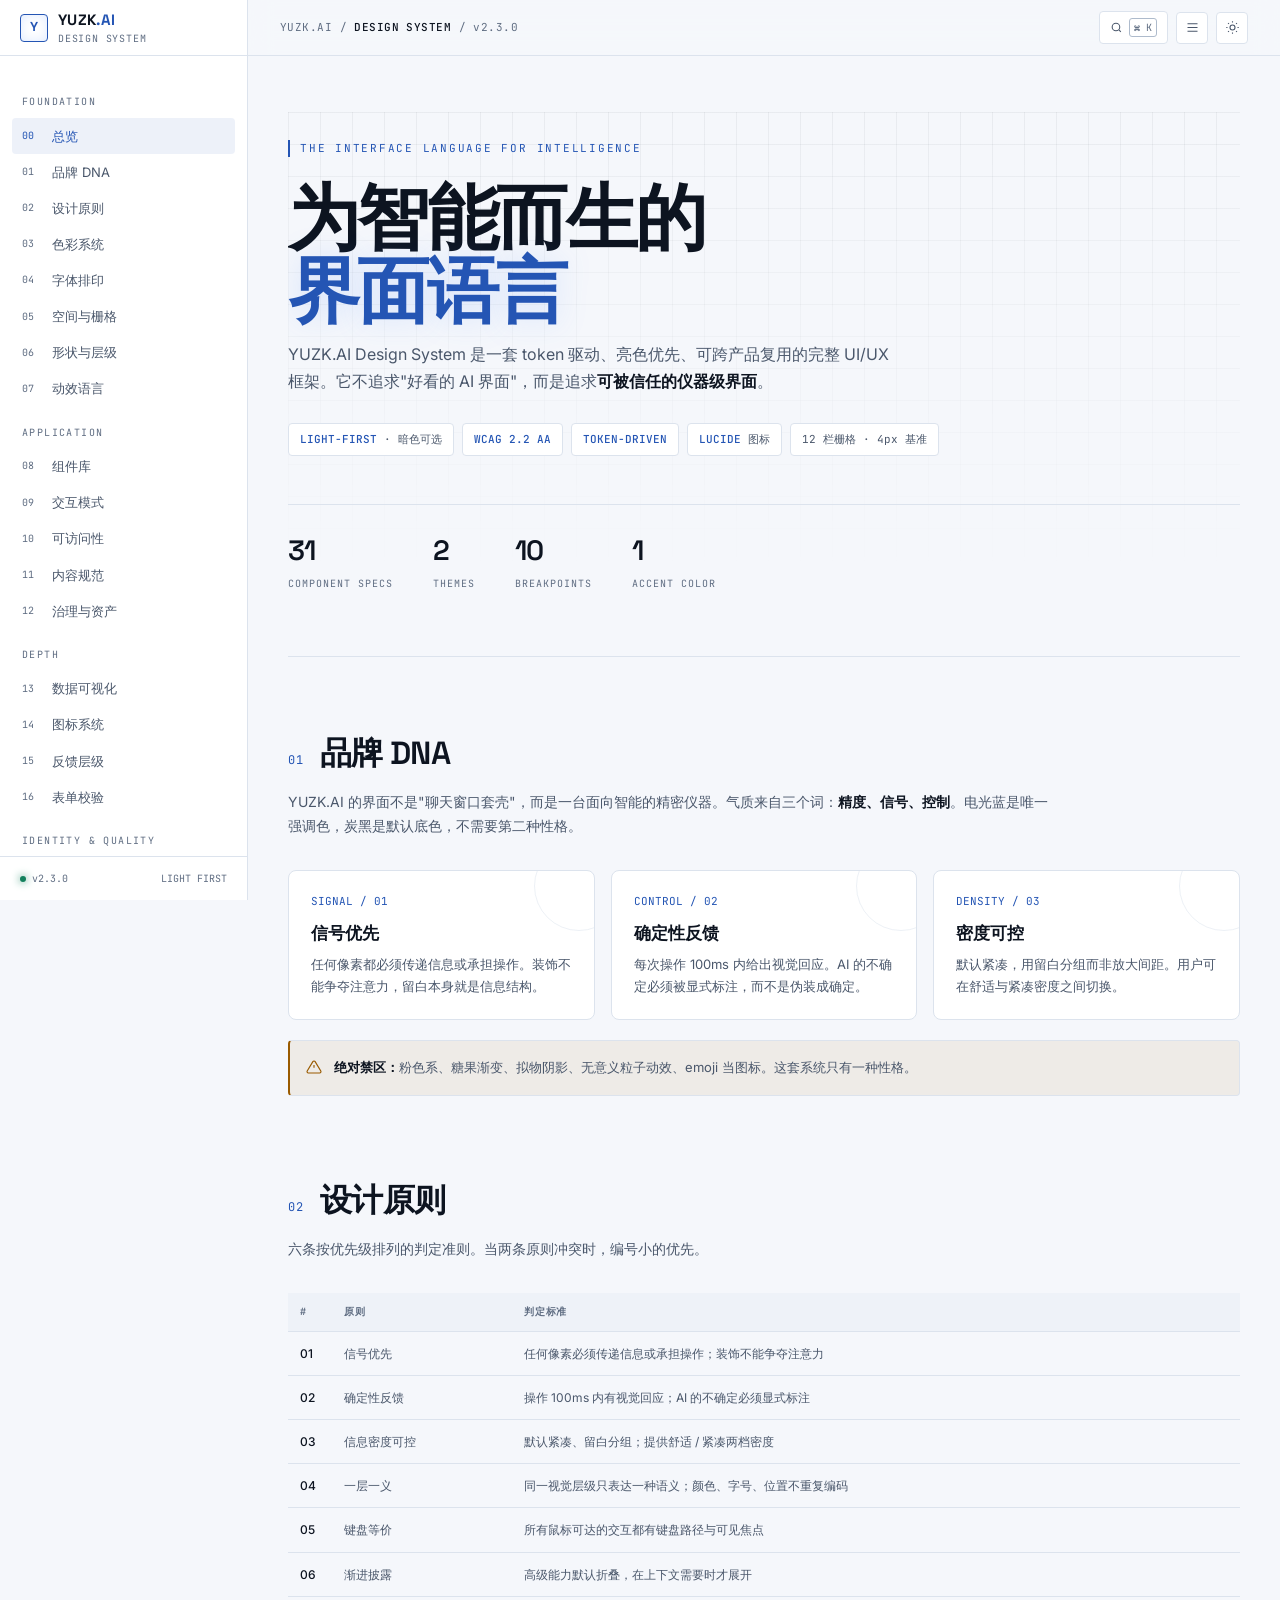
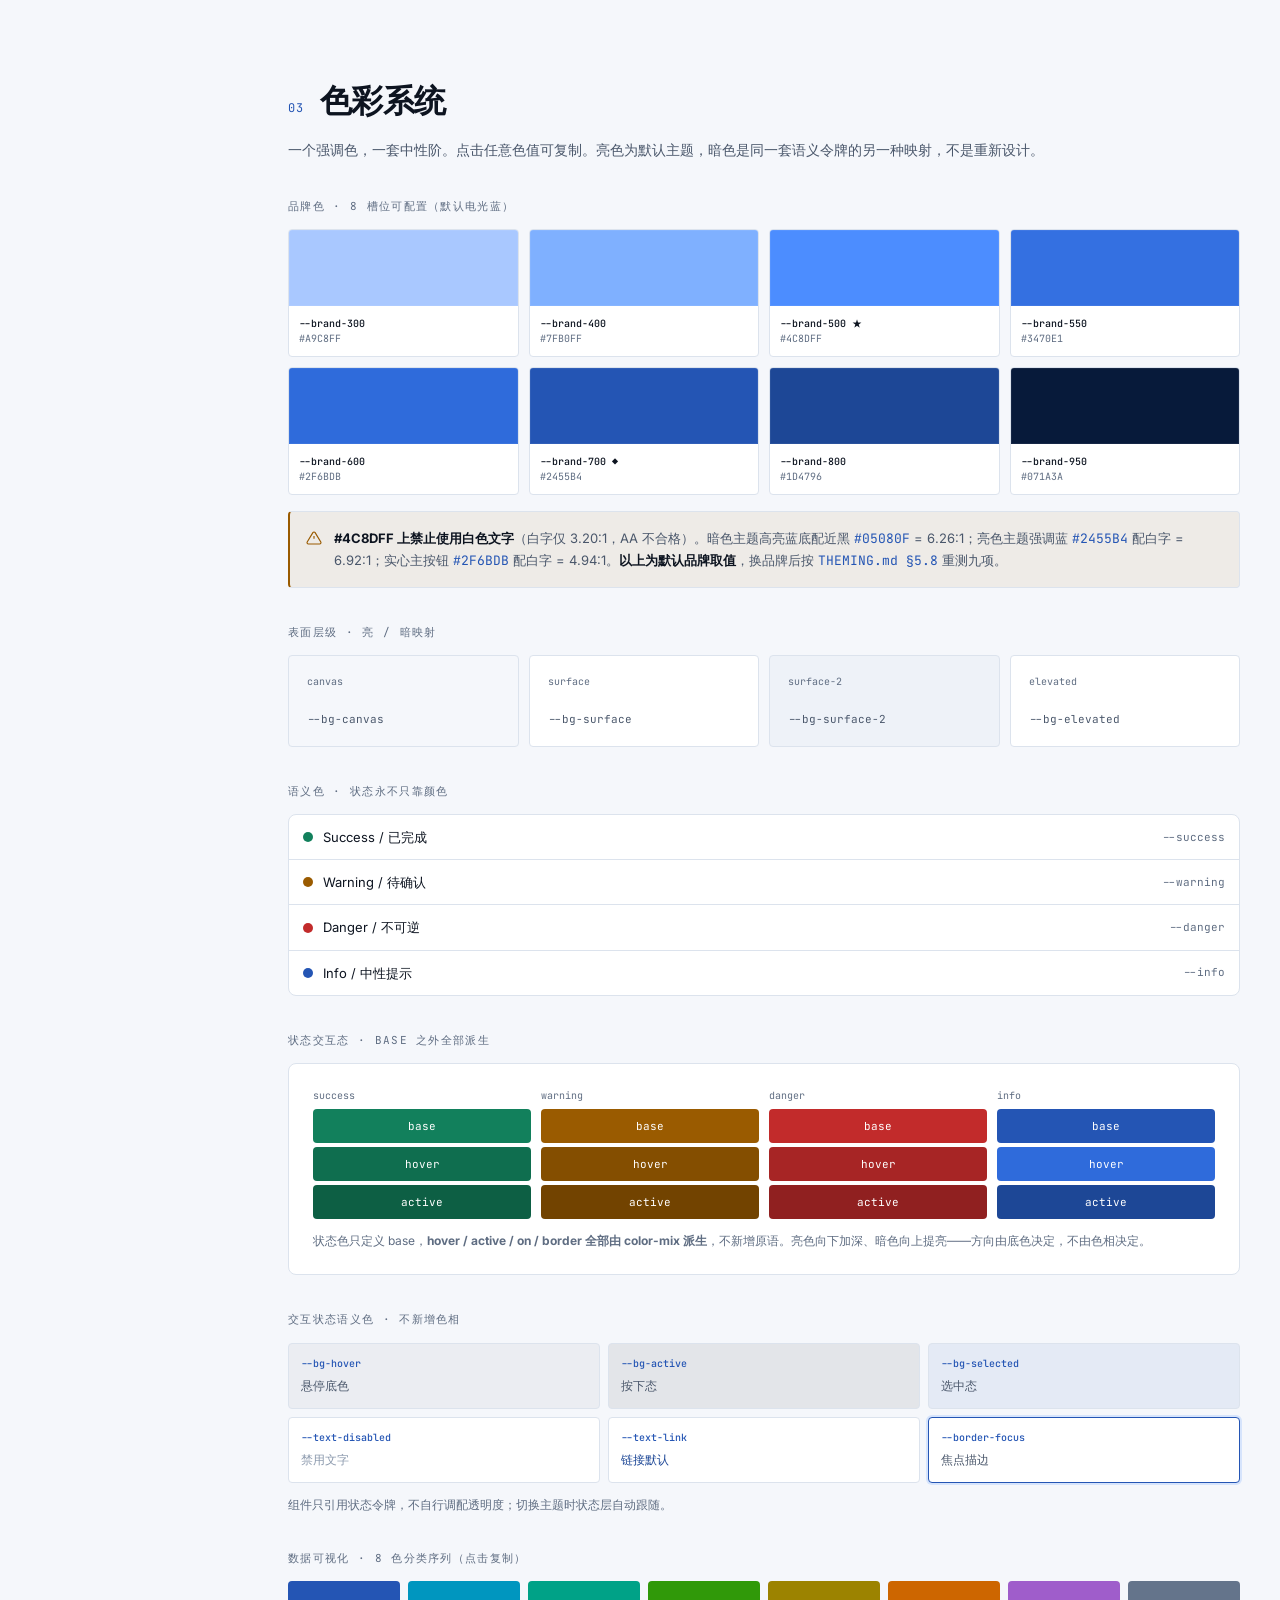
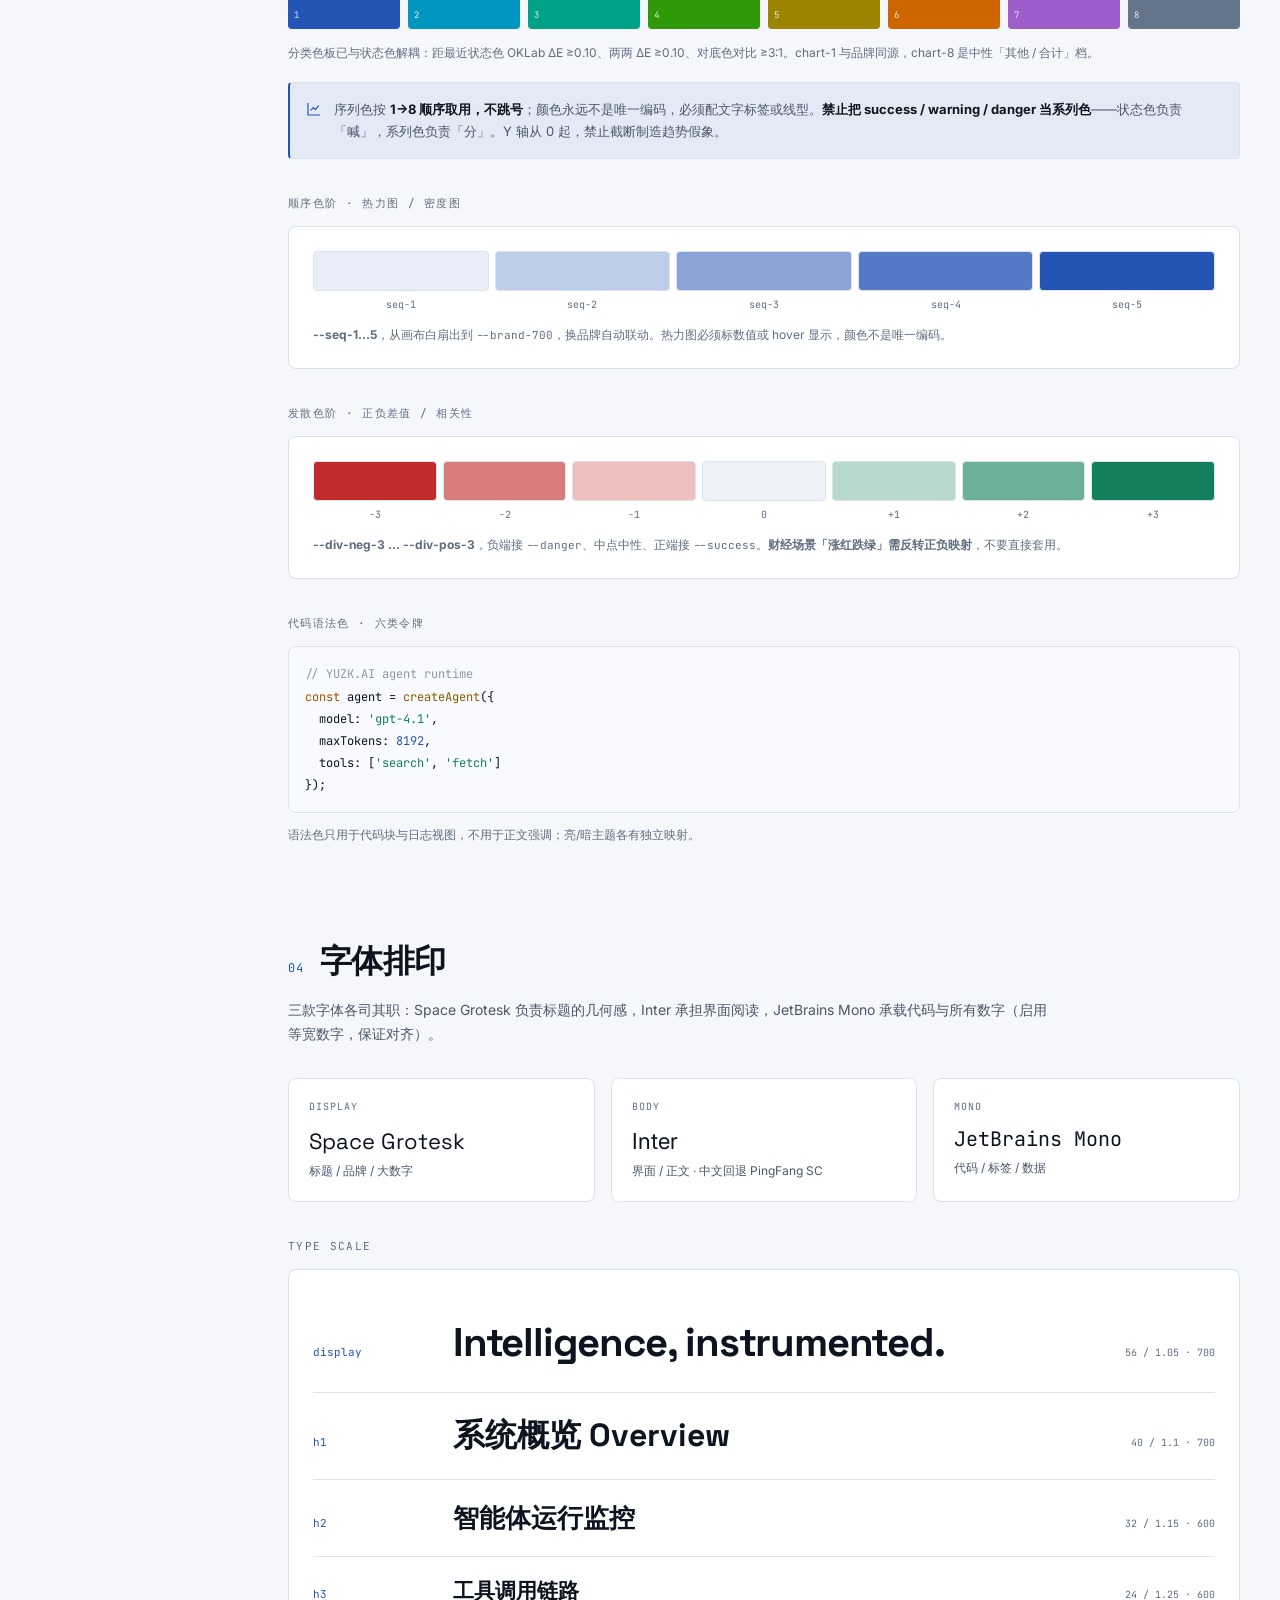
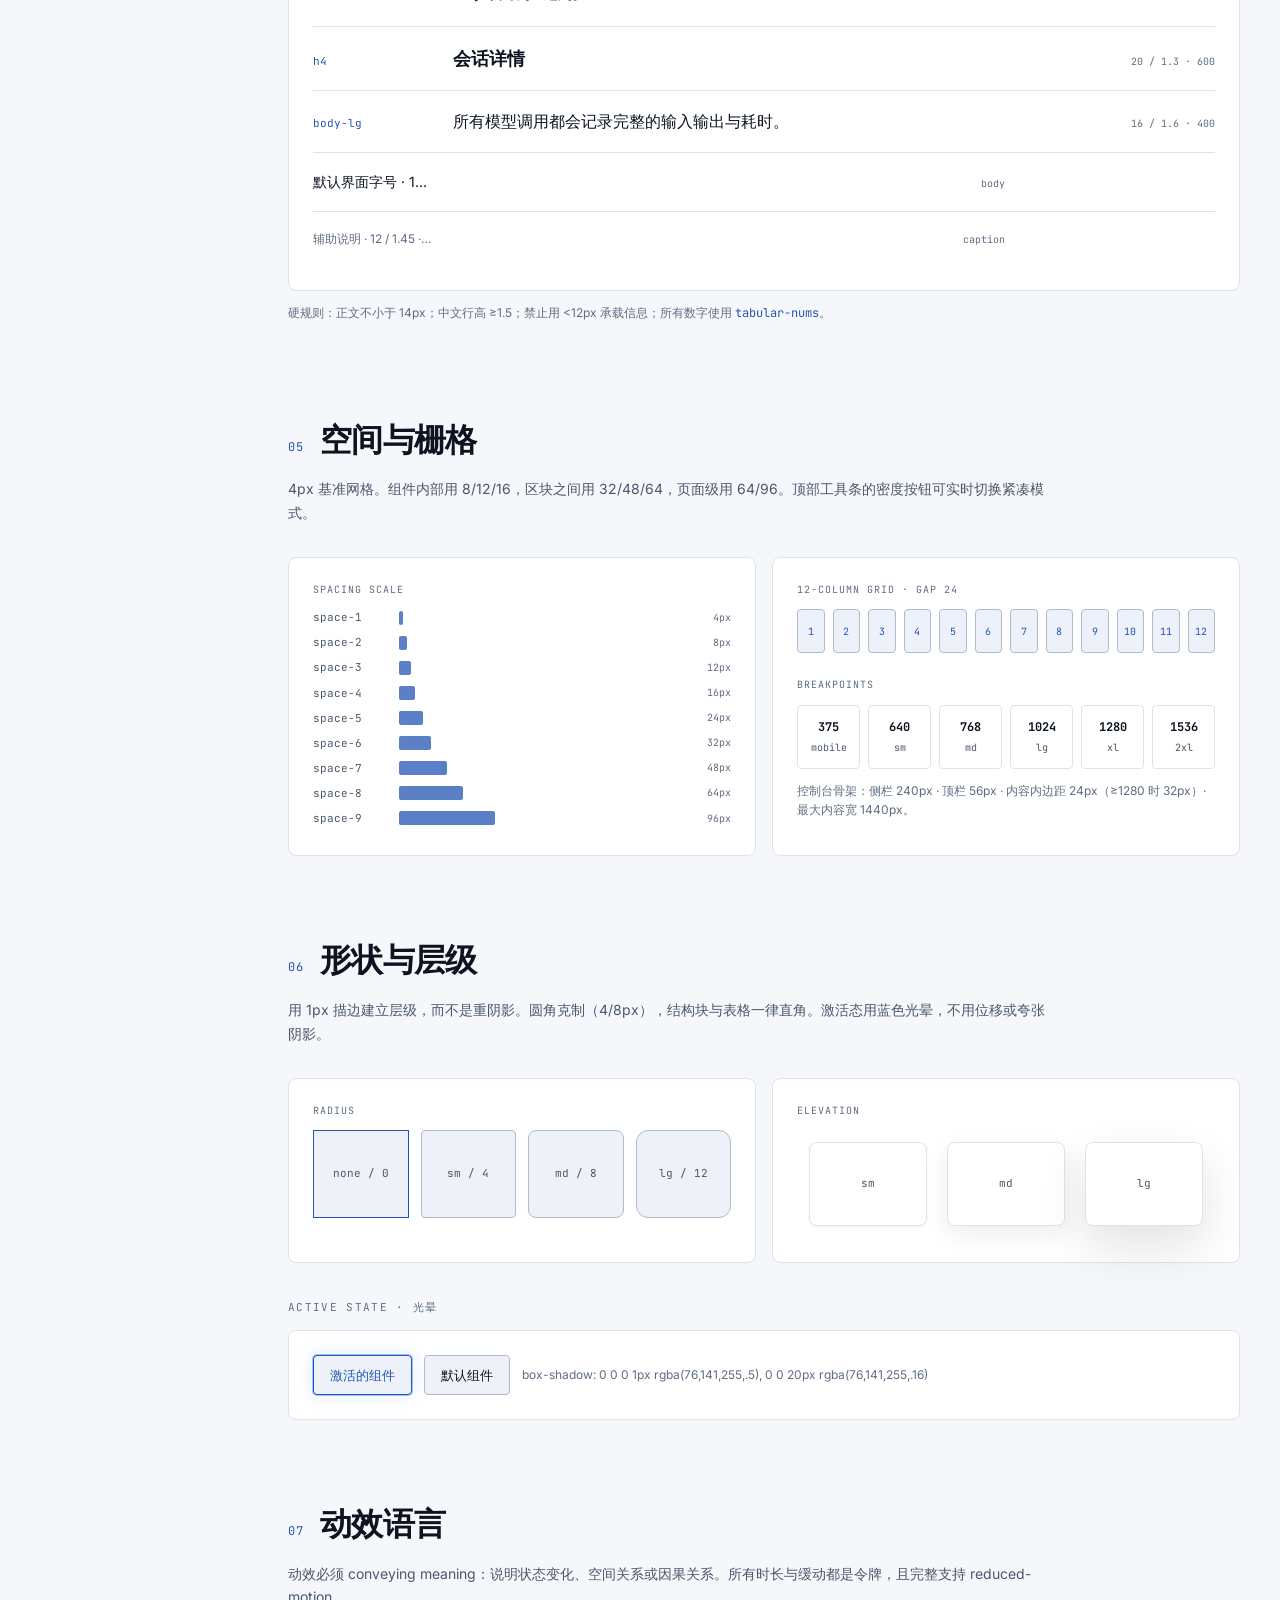
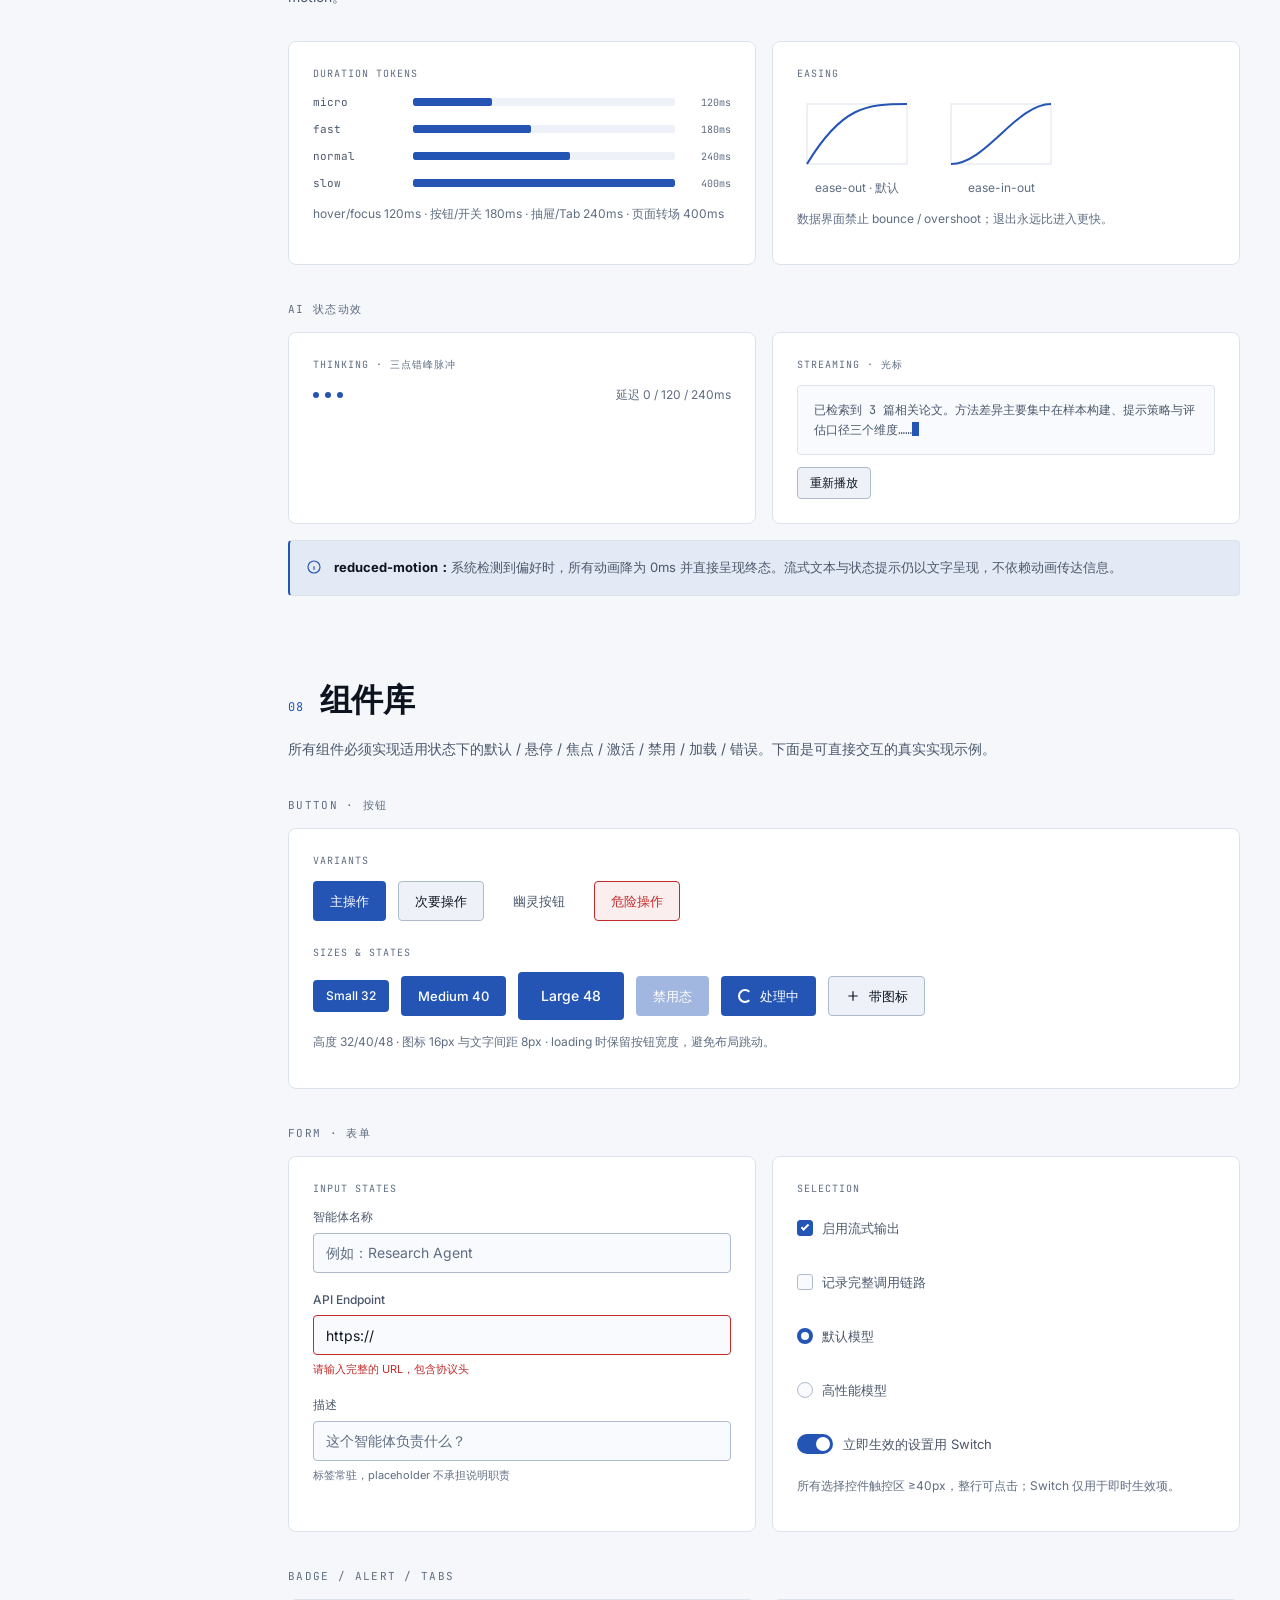
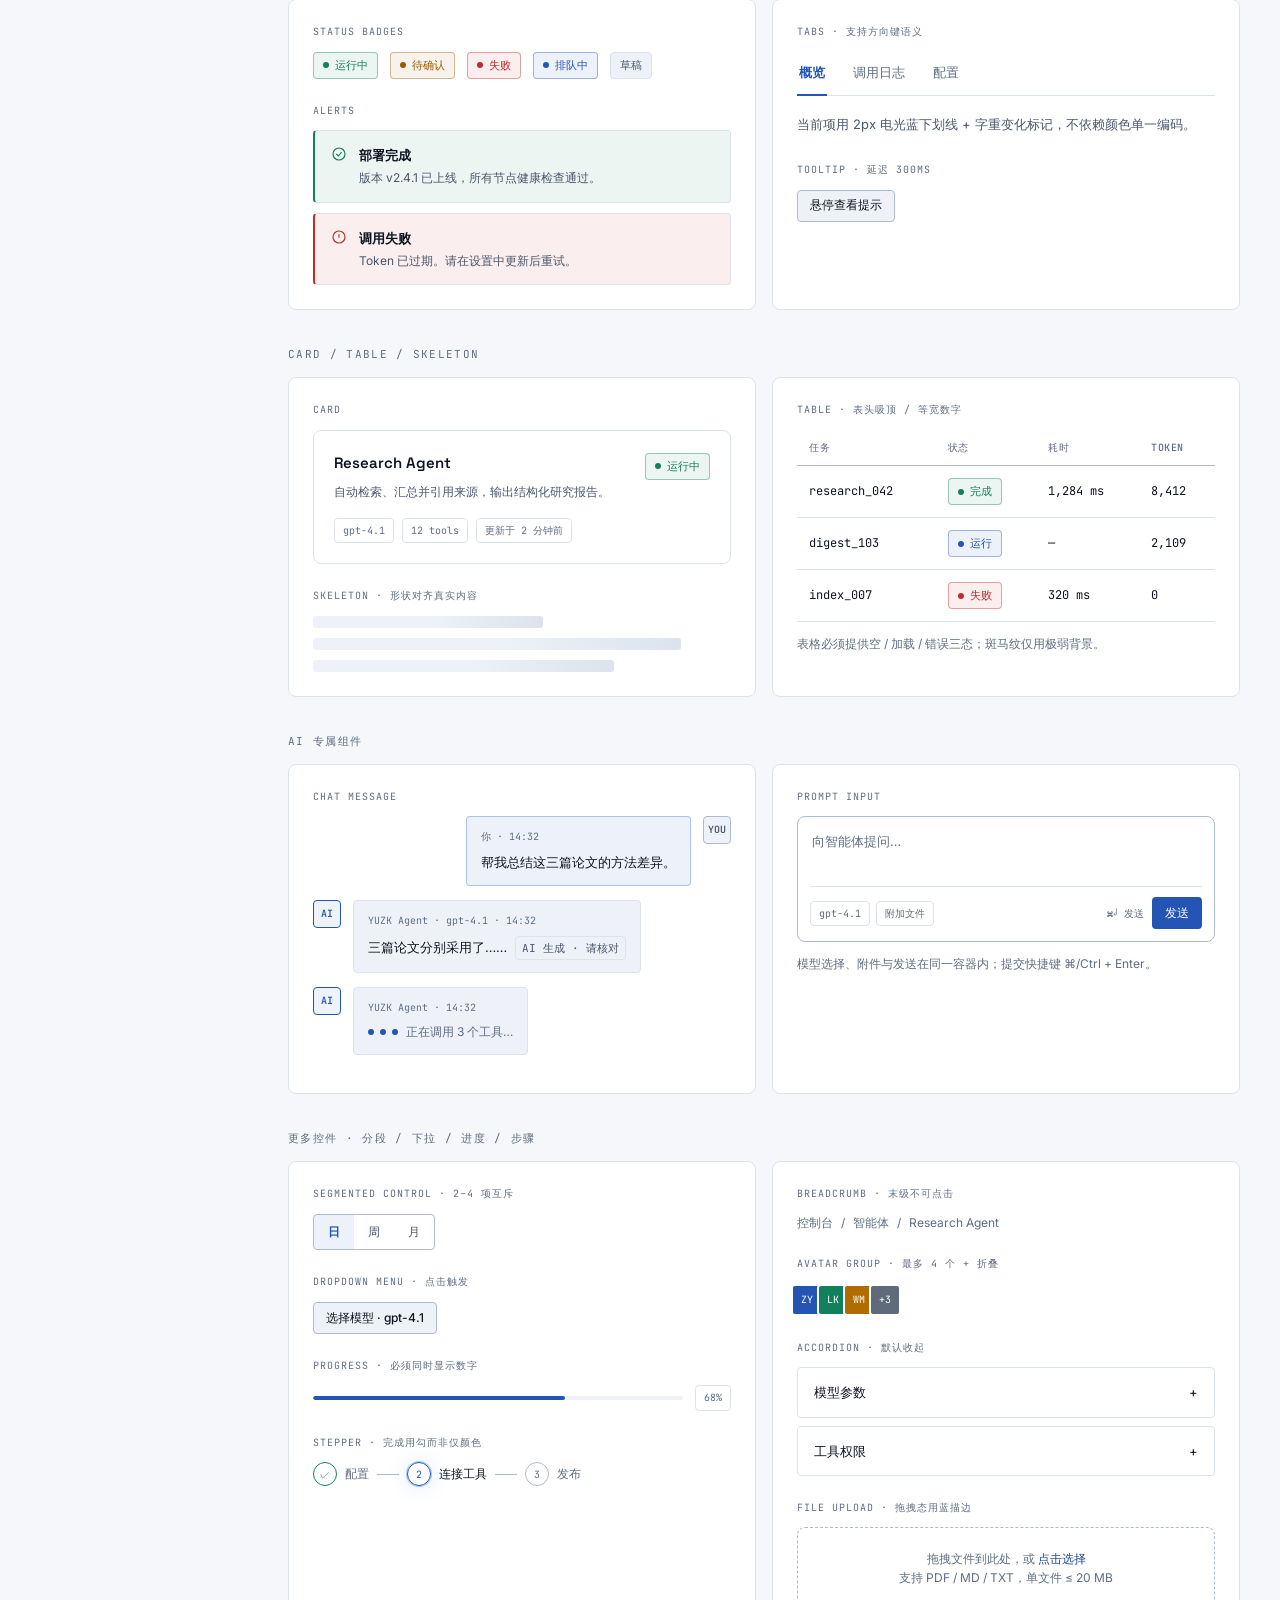
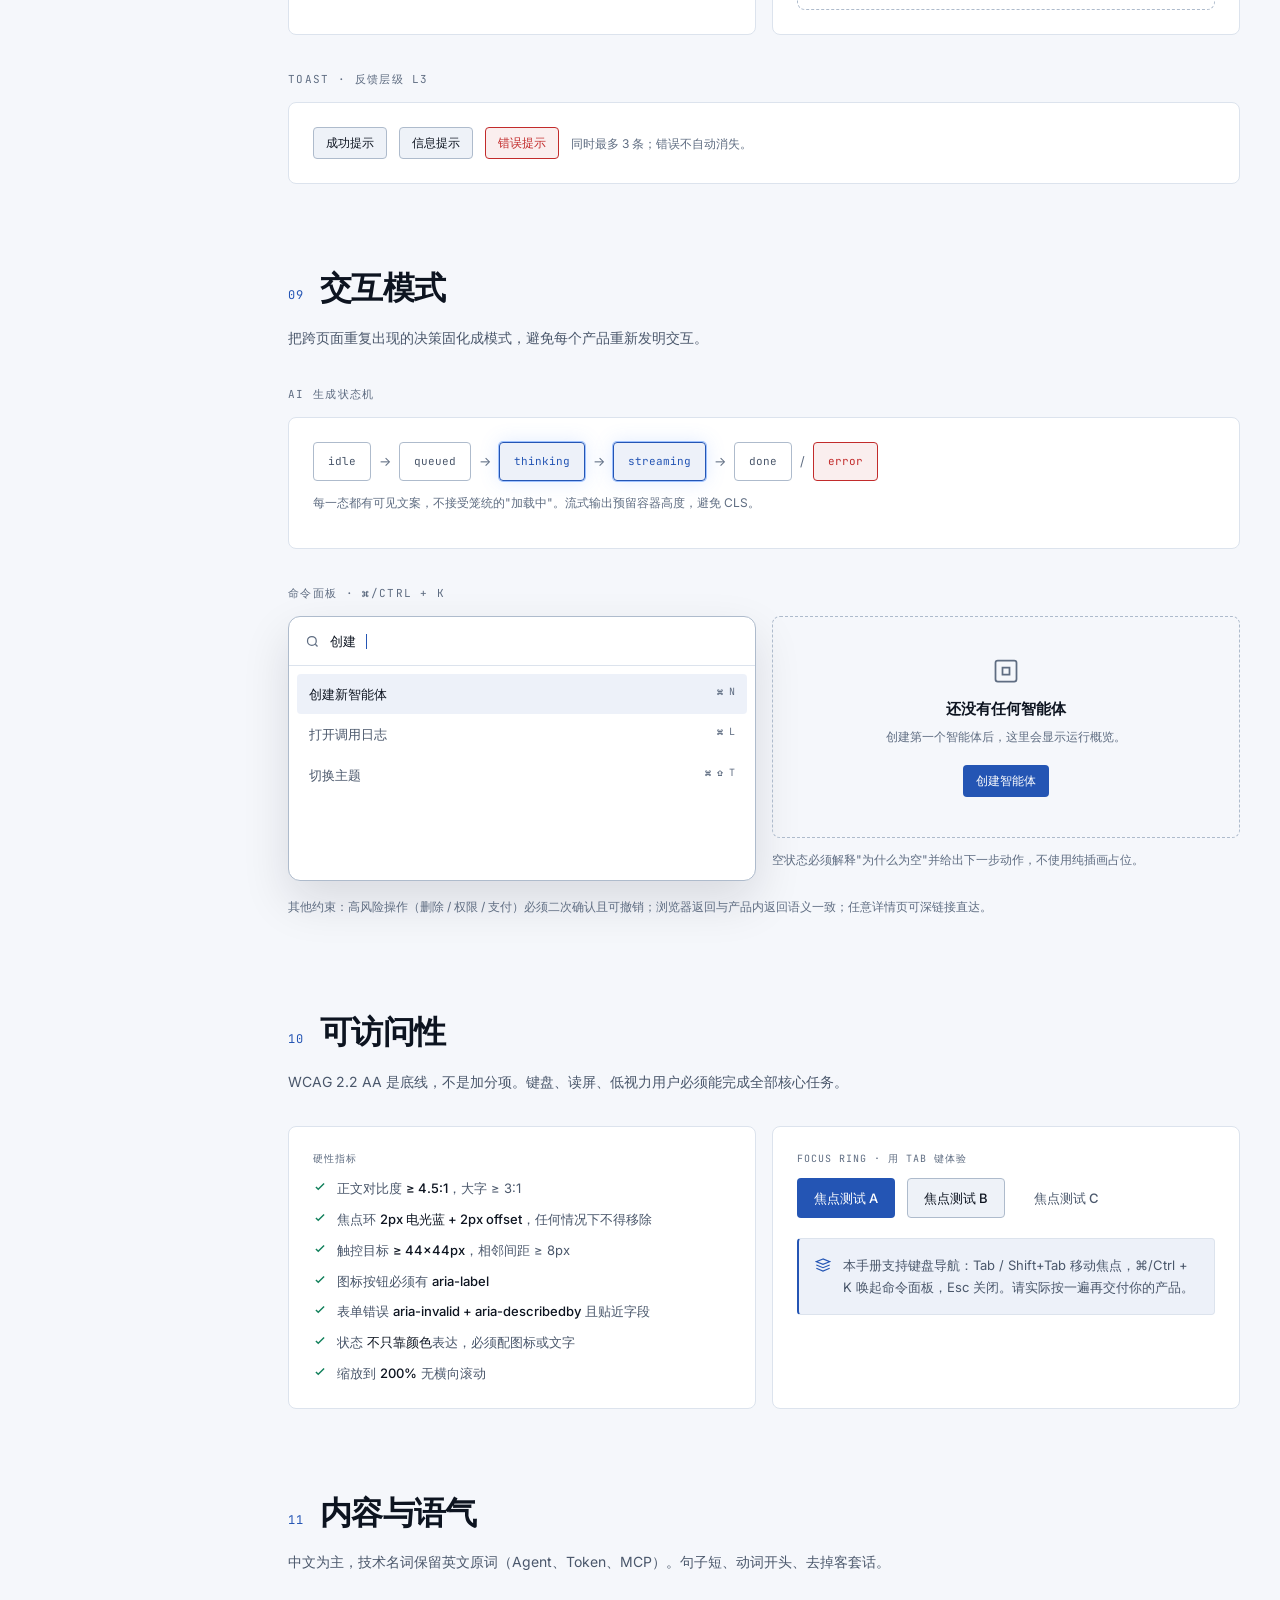
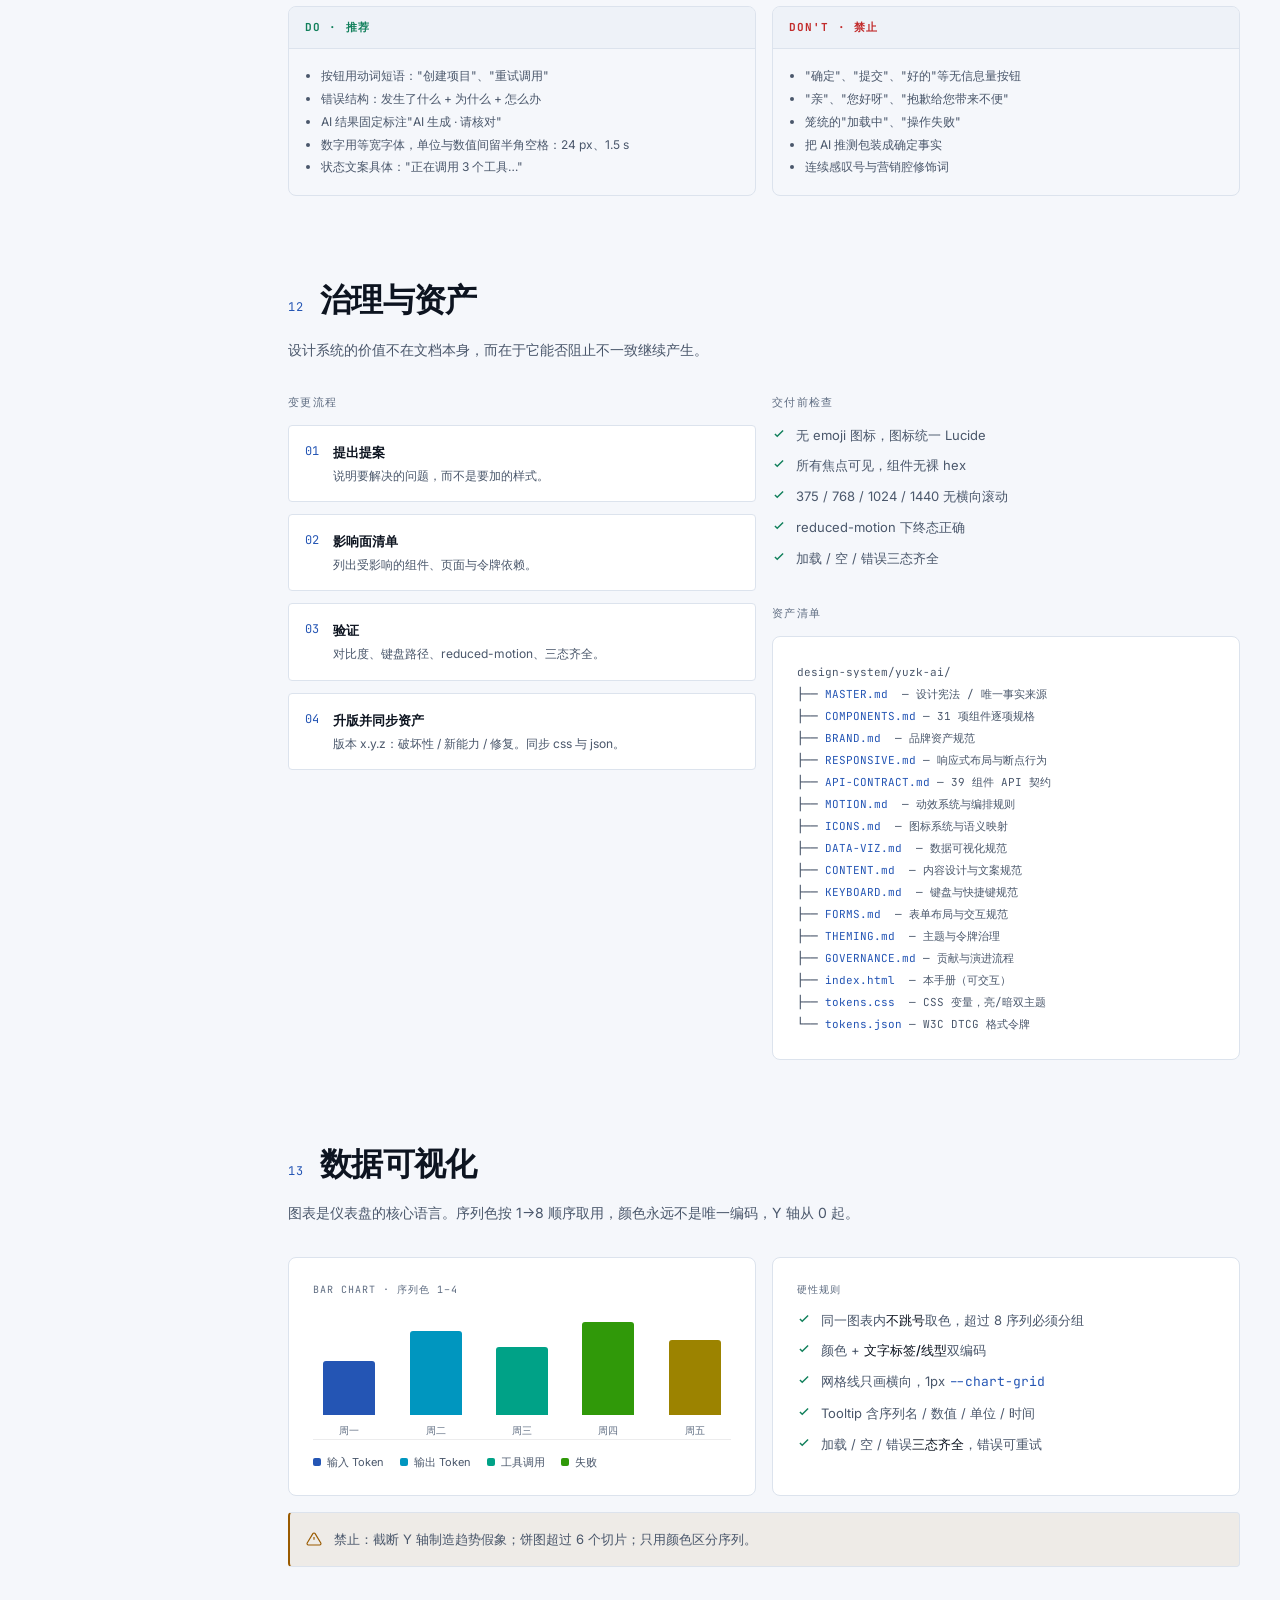
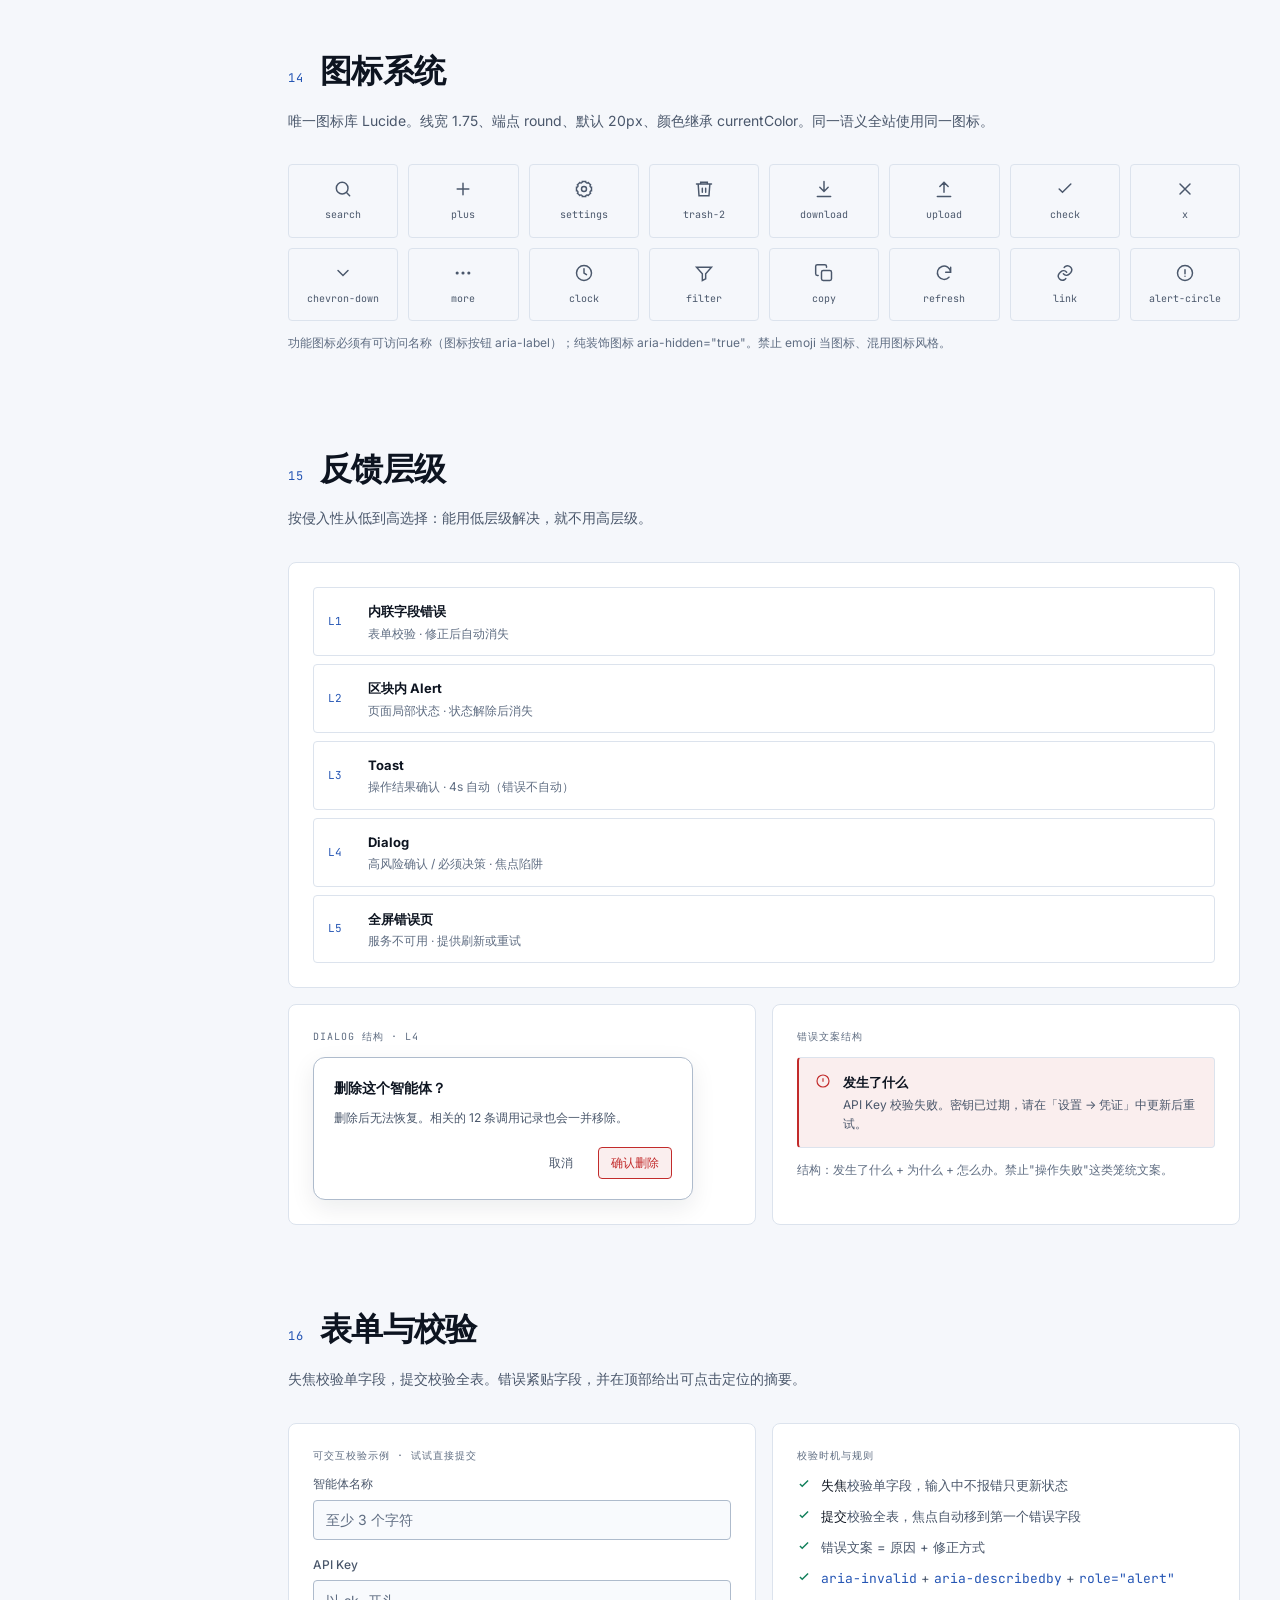
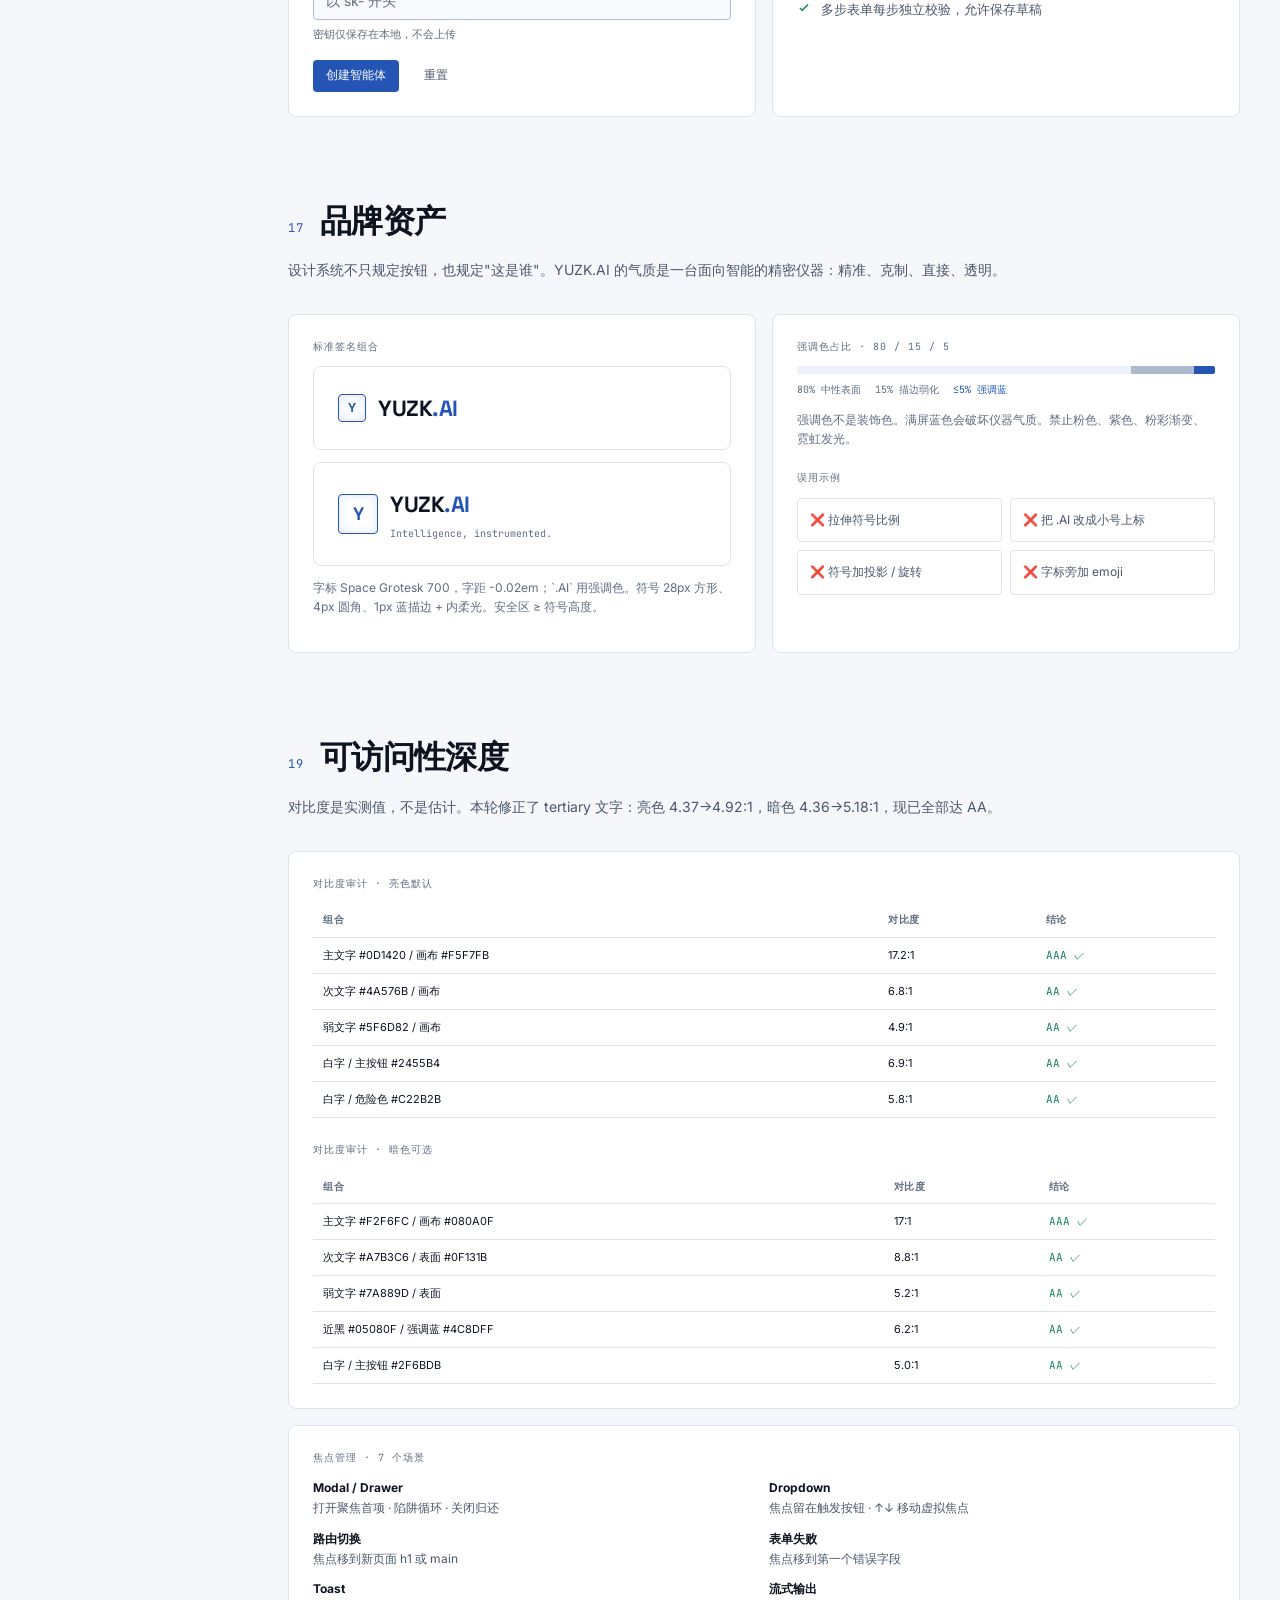
==== commit 4739e4a8: "feat: decouple chart palette from status colors, add status states and continuous scales (v2.3.0) Th" ====
--- a/index.html
+++ b/index.html
@@ -3,7 +3,7 @@
 <head>
 <meta charset="UTF-8">
 <meta name="viewport" content="width=device-width, initial-scale=1.0">
-<title>YUZK.AI — Design System v2.2.0</title>
+<title>YUZK.AI — Design System v2.3.0</title>
 <style>
 /* ==================== TOKENS ==================== */
 @import url('https://fonts.googleapis.com/css2?family=Inter:wght@400;500;600;700&family=JetBrains+Mono:wght@400;500;600&family=Space+Grotesk:wght@500;600;700&display=swap');
@@ -24,6 +24,15 @@
   --on-action-primary:var(--white);--accent:var(--brand-700);--on-accent:var(--white);--focus-ring:var(--brand-700);
   --success:#12805C;--warning:#9A5B00;--danger:#C22B2B;--info:var(--brand-700);
   --success-bg:rgba(18,128,92,.08);--warning-bg:rgba(154,91,0,.08);--danger-bg:rgba(194,43,43,.08);--info-bg:color-mix(in srgb,var(--brand-700) 8%,transparent);
+  /* 状态交互态：base 之外全部派生，不新增原语 */
+  --success-hover:color-mix(in srgb,var(--success) 86%,#000);--success-active:color-mix(in srgb,var(--success) 74%,#000);--success-border:color-mix(in srgb,var(--success) 42%,transparent);--on-success:#FFFFFF;
+  --warning-hover:color-mix(in srgb,var(--warning) 86%,#000);--warning-active:color-mix(in srgb,var(--warning) 74%,#000);--warning-border:color-mix(in srgb,var(--warning) 42%,transparent);--on-warning:#FFFFFF;
+  --danger-hover:color-mix(in srgb,var(--danger) 86%,#000);--danger-active:color-mix(in srgb,var(--danger) 74%,#000);--danger-border:color-mix(in srgb,var(--danger) 42%,transparent);--on-danger:#FFFFFF;
+  --info-hover:var(--brand-600);--info-active:var(--brand-800);--info-border:color-mix(in srgb,var(--brand-700) 42%,transparent);--on-info:#FFFFFF;
+  /* 顺序色阶（热力图）5 档，随品牌联动 */
+  --seq-1:color-mix(in srgb,var(--brand-700) 10%,#FFFFFF);--seq-2:color-mix(in srgb,var(--brand-700) 30%,#FFFFFF);--seq-3:color-mix(in srgb,var(--brand-700) 54%,#FFFFFF);--seq-4:color-mix(in srgb,var(--brand-700) 78%,#FFFFFF);--seq-5:var(--brand-700);
+  /* 发散色阶 7 档：danger → 中性 → success */
+  --div-neg-3:var(--danger);--div-neg-2:color-mix(in srgb,var(--danger) 62%,#FFFFFF);--div-neg-1:color-mix(in srgb,var(--danger) 30%,#FFFFFF);--div-mid:var(--gray-850);--div-pos-1:color-mix(in srgb,var(--success) 30%,#FFFFFF);--div-pos-2:color-mix(in srgb,var(--success) 62%,#FFFFFF);--div-pos-3:var(--success);
   --overlay:rgba(13,20,32,.42);--grid-line:rgba(13,20,32,.05);
   --font-display:'Space Grotesk','Inter','PingFang SC','Microsoft YaHei',sans-serif;
   --font-body:'Inter','PingFang SC','Microsoft YaHei',sans-serif;
@@ -41,7 +50,8 @@
   --bg-hover:rgba(13,20,32,.04);--bg-active:rgba(13,20,32,.08);--bg-selected:color-mix(in srgb,var(--brand-700) 8%,transparent);--bg-disabled:rgba(13,20,32,.04);
   --border-hover:#8B99AD;--border-focus:var(--brand-700);--border-disabled:#DCE3ED;--text-disabled:#8B99AD;
   --text-link:var(--brand-800);--text-link-hover:var(--brand-700);--text-link-visited:var(--brand-800);--focus-ring-width:2px;--focus-ring-offset:2px;
-  --chart-1:var(--brand-700);--chart-2:#12805C;--chart-3:#B26B00;--chart-4:#C22B2B;--chart-5:#3F6FA8;--chart-6:#1F8A8A;--chart-7:#5F6B7A;--chart-8:#8A4A4A;
+  /* 分类色板：与状态色解耦（ΔE ≥0.10 两两/对状态），对白 ≥3:1 */
+  --chart-1:var(--brand-700);--chart-2:#0096BF;--chart-3:#00A287;--chart-4:#309909;--chart-5:#9C8300;--chart-6:#CD6600;--chart-7:#9F5DCB;--chart-8:#64748B;
   --chart-grid:rgba(13,20,32,.08);--chart-axis:#5F6D82;
   --syntax-keyword:#A85000;--syntax-string:#12805C;--syntax-number:var(--brand-700);--syntax-comment:#8B99AD;--syntax-function:#8A5A00;--syntax-variable:#0D1420;
   --size-icon-sm:16px;--size-icon-md:20px;--size-icon-lg:24px;--size-icon-xl:32px;--size-control-sm:32px;--size-control-md:40px;--size-control-lg:48px;--size-touch-min:44px;
@@ -57,12 +67,20 @@
   --accent:var(--brand-500);--on-accent:var(--near-black);--focus-ring:var(--brand-500);
   --success:#37D399;--warning:#FFB020;--danger:#FF5C5C;--info:var(--brand-500);
   --success-bg:rgba(55,211,153,.1);--warning-bg:rgba(255,176,32,.1);--danger-bg:rgba(255,92,92,.1);--info-bg:color-mix(in srgb,var(--brand-500) 10%,transparent);
+  /* 暗底交互方向相反：与白混合提亮 */
+  --success-hover:color-mix(in srgb,var(--success) 88%,#FFF);--success-active:color-mix(in srgb,var(--success) 76%,#FFF);--success-border:color-mix(in srgb,var(--success) 42%,transparent);--on-success:#05080F;
+  --warning-hover:color-mix(in srgb,var(--warning) 88%,#FFF);--warning-active:color-mix(in srgb,var(--warning) 76%,#FFF);--warning-border:color-mix(in srgb,var(--warning) 42%,transparent);--on-warning:#05080F;
+  --danger-hover:color-mix(in srgb,var(--danger) 88%,#FFF);--danger-active:color-mix(in srgb,var(--danger) 76%,#FFF);--danger-border:color-mix(in srgb,var(--danger) 42%,transparent);--on-danger:#05080F;
+  --info-hover:var(--brand-400);--info-active:var(--brand-300);--info-border:color-mix(in srgb,var(--brand-500) 42%,transparent);--on-info:#05080F;
+  --seq-1:color-mix(in srgb,var(--brand-500) 14%,#0F131B);--seq-2:color-mix(in srgb,var(--brand-500) 32%,#0F131B);--seq-3:color-mix(in srgb,var(--brand-500) 54%,#0F131B);--seq-4:color-mix(in srgb,var(--brand-500) 78%,#0F131B);--seq-5:var(--brand-500);
+  --div-neg-3:var(--danger);--div-neg-2:color-mix(in srgb,var(--danger) 62%,#0F131B);--div-neg-1:color-mix(in srgb,var(--danger) 32%,#0F131B);--div-mid:#1B2230;--div-pos-1:color-mix(in srgb,var(--success) 32%,#0F131B);--div-pos-2:color-mix(in srgb,var(--success) 62%,#0F131B);--div-pos-3:var(--success);
   --overlay:rgba(3,6,12,.72);--grid-line:rgba(255,255,255,.035);
   --shadow-sm:0 1px 2px rgba(0,0,0,.24);--shadow-md:0 8px 24px rgba(0,0,0,.28);--shadow-lg:0 20px 48px rgba(0,0,0,.36);
   --bg-hover:rgba(255,255,255,.05);--bg-active:rgba(255,255,255,.09);--bg-selected:color-mix(in srgb,var(--brand-500) 14%,transparent);--bg-disabled:rgba(255,255,255,.04);
   --border-hover:#4C5A70;--border-focus:var(--brand-500);--border-disabled:#242C3A;--text-disabled:#4C5A70;
   --text-link:var(--brand-400);--text-link-hover:var(--brand-300);--text-link-visited:var(--brand-400);
-  --chart-1:var(--brand-500);--chart-2:#37D399;--chart-3:#FFB020;--chart-4:#FF5C5C;--chart-5:var(--brand-400);--chart-6:#2FB8B8;--chart-7:#94A3B8;--chart-8:#D98A8A;
+  /* 同色相、按暗底取明度；对 #0F131B ≥5.8:1 */
+  --chart-1:var(--brand-500);--chart-2:#4FB6DB;--chart-3:#3FC9B4;--chart-4:#8CCB6E;--chart-5:#B8A64B;--chart-6:#E39355;--chart-7:#B78AE0;--chart-8:#8FA1B8;
   --chart-grid:rgba(255,255,255,.08);--chart-axis:#7A889D;
   --syntax-keyword:#FF9E64;--syntax-string:#7DD3A8;--syntax-number:var(--brand-400);--syntax-comment:#7A889D;--syntax-function:#FFD166;--syntax-variable:#F2F6FC;
 }
@@ -376,6 +394,14 @@
 .state-cell{padding:12px;border:1px solid var(--border-subtle);border-radius:var(--radius-sm);font-size:12px;color:var(--text-secondary);background:var(--bg-surface)}
 .state-cell b{display:block;font-family:var(--font-mono);font-size:10px;color:var(--accent);font-weight:500;margin-bottom:6px}
 .chart-swatches{display:grid;grid-template-columns:repeat(8,minmax(0,1fr));gap:8px}
+.scale-row{display:grid;gap:6px}
+.scale-item{display:grid;gap:6px}
+.scale-bar{height:40px;border:1px solid var(--border-subtle);border-radius:var(--radius-sm)}
+.scale-item span{font-family:var(--font-mono);font-size:10px;color:var(--text-tertiary);text-align:center}
+.state-trio{display:grid;grid-template-columns:repeat(4,minmax(0,1fr));gap:10px}
+.trio-col{display:grid;gap:4px}
+.trio-cap{font-family:var(--font-mono);font-size:10px;color:var(--text-tertiary);margin-bottom:2px}
+.trio-cell{height:34px;border-radius:var(--radius-sm);display:grid;place-items:center;font-family:var(--font-mono);font-size:11px}
 .chart-sw{height:48px;border-radius:var(--radius-sm);display:grid;place-items:end start;padding:6px;font-family:var(--font-mono);font-size:9px;color:rgba(255,255,255,.85)}
 .chart-sw.dark-txt{color:rgba(13,20,32,.7)}
 .code-block{background:var(--bg-inset);border:1px solid var(--border-subtle);border-radius:var(--radius-md);padding:16px;font-family:var(--font-mono);font-size:12px;line-height:1.85;overflow-x:auto;white-space:pre}
@@ -551,12 +577,12 @@
       <a href="#theming-system"><span class="num">32</span>主题与令牌治理</a>
       <a href="#governance-system"><span class="num">33</span>贡献与演进</a>
     </nav>
-    <div class="side-foot"><span><span class="dot-live"></span>v2.2.0</span><span>LIGHT FIRST</span></div>
+    <div class="side-foot"><span><span class="dot-live"></span>v2.3.0</span><span>LIGHT FIRST</span></div>
   </aside>
 
   <div class="main">
     <header class="topbar">
-      <div class="crumb">YUZK.AI / <b>DESIGN SYSTEM</b> / v2.2.0</div>
+      <div class="crumb">YUZK.AI / <b>DESIGN SYSTEM</b> / v2.3.0</div>
       <div class="tools">
         <button class="kbd" id="cmdOpen" aria-label="打开命令面板"><svg width="13" height="13" viewBox="0 0 24 24" fill="none" stroke="currentColor" stroke-width="2"><circle cx="11" cy="11" r="7"/><path d="m20 20-3.5-3.5"/></svg><kbd>⌘ K</kbd></button>
         <button class="icon-btn" id="densityBtn" title="切换密度" aria-label="切换紧凑密度"><svg width="15" height="15" viewBox="0 0 24 24" fill="none" stroke="currentColor" stroke-width="1.75"><path d="M4 6h16M4 12h16M4 18h16"/></svg></button>
@@ -656,6 +682,33 @@
           <div class="sem-row"><div class="sem-left"><span class="sem-dot" style="background:var(--info)"></span>Info / 中性提示</div><div class="sem-code copy" data-copy="var(--info)">--info</div></div>
         </div>
 
+        <div class="subhead">状态交互态 · base 之外全部派生</div>
+        <div class="panel panel-pad" style="margin-bottom:26px">
+          <div class="state-trio">
+            <div class="trio-col"><span class="trio-cap">success</span>
+              <div class="trio-cell" style="background:var(--success);color:var(--on-success)">base</div>
+              <div class="trio-cell" style="background:var(--success-hover);color:var(--on-success)">hover</div>
+              <div class="trio-cell" style="background:var(--success-active);color:var(--on-success)">active</div>
+            </div>
+            <div class="trio-col"><span class="trio-cap">warning</span>
+              <div class="trio-cell" style="background:var(--warning);color:var(--on-warning)">base</div>
+              <div class="trio-cell" style="background:var(--warning-hover);color:var(--on-warning)">hover</div>
+              <div class="trio-cell" style="background:var(--warning-active);color:var(--on-warning)">active</div>
+            </div>
+            <div class="trio-col"><span class="trio-cap">danger</span>
+              <div class="trio-cell" style="background:var(--danger);color:var(--on-danger)">base</div>
+              <div class="trio-cell" style="background:var(--danger-hover);color:var(--on-danger)">hover</div>
+              <div class="trio-cell" style="background:var(--danger-active);color:var(--on-danger)">active</div>
+            </div>
+            <div class="trio-col"><span class="trio-cap">info</span>
+              <div class="trio-cell" style="background:var(--info);color:var(--on-info)">base</div>
+              <div class="trio-cell" style="background:var(--info-hover);color:var(--on-info)">hover</div>
+              <div class="trio-cell" style="background:var(--info-active);color:var(--on-info)">active</div>
+            </div>
+          </div>
+          <div class="note">状态色只定义 base，<b>hover / active / on / border 全部由 color-mix 派生</b>，不新增原语。亮色向下加深、暗色向上提亮——方向由底色决定，不由色相决定。</div>
+        </div>
+
         <div class="subhead">交互状态语义色 · 不新增色相</div>
         <div class="state-grid">
           <div class="state-cell" style="background:var(--bg-hover)"><b>--bg-hover</b>悬停底色</div>
@@ -667,20 +720,47 @@
         </div>
         <p class="note">组件只引用状态令牌，不自行调配透明度；切换主题时状态层自动跟随。</p>
 
-        <div class="subhead">数据可视化 · 8 色序列（亮色默认，点击复制）</div>
-        <div class="chart-swatches" style="margin-bottom:26px">
+        <div class="subhead">数据可视化 · 8 色分类序列（点击复制）</div>
+        <div class="chart-swatches" style="margin-bottom:14px">
           <div class="chart-sw copy" data-copy="var(--chart-1)" style="background:var(--chart-1)">1</div>
-          <div class="chart-sw copy" data-copy="#12805C" style="background:#12805C">2</div>
-          <div class="chart-sw copy" data-copy="#B26B00" style="background:#B26B00">3</div>
-          <div class="chart-sw copy" data-copy="#C22B2B" style="background:#C22B2B">4</div>
-          <div class="chart-sw copy" data-copy="#3F6FA8" style="background:#3F6FA8">5</div>
-          <div class="chart-sw copy" data-copy="#1F8A8A" style="background:#1F8A8A">6</div>
-          <div class="chart-sw copy" data-copy="#5F6B7A" style="background:#5F6B7A">7</div>
-          <div class="chart-sw copy" data-copy="#8A4A4A" style="background:#8A4A4A">8</div>
-        </div>
+          <div class="chart-sw copy" data-copy="var(--chart-2)" style="background:var(--chart-2)">2</div>
+          <div class="chart-sw copy" data-copy="var(--chart-3)" style="background:var(--chart-3)">3</div>
+          <div class="chart-sw copy" data-copy="var(--chart-4)" style="background:var(--chart-4)">4</div>
+          <div class="chart-sw copy" data-copy="var(--chart-5)" style="background:var(--chart-5)">5</div>
+          <div class="chart-sw copy" data-copy="var(--chart-6)" style="background:var(--chart-6)">6</div>
+          <div class="chart-sw copy" data-copy="var(--chart-7)" style="background:var(--chart-7)">7</div>
+          <div class="chart-sw copy" data-copy="var(--chart-8)" style="background:var(--chart-8)">8</div>
+        </div>
+        <div class="note" style="margin-top:0;margin-bottom:20px">分类色板已与状态色解耦：距最近状态色 OKLab ΔE ≥0.10、两两 ΔE ≥0.10、对底色对比 ≥3:1。chart-1 与品牌同源，chart-8 是中性「其他 / 合计」档。</div>
         <div class="callout">
           <svg width="16" height="16" viewBox="0 0 24 24" fill="none" stroke="currentColor" stroke-width="1.75"><path d="M3 3v18h18"/><path d="m7 14 4-4 3 3 5-6"/></svg>
-          <div>序列色按 <b>1→8 顺序取用，不跳号</b>；颜色永远不是唯一编码，必须配文字标签或线型。Y 轴从 0 起，禁止截断制造趋势假象。</div>
+          <div>序列色按 <b>1→8 顺序取用，不跳号</b>；颜色永远不是唯一编码，必须配文字标签或线型。<b>禁止把 success / warning / danger 当系列色</b>——状态色负责「喊」，系列色负责「分」。Y 轴从 0 起，禁止截断制造趋势假象。</div>
+        </div>
+
+        <div class="subhead">顺序色阶 · 热力图 / 密度图</div>
+        <div class="panel panel-pad" style="margin-bottom:26px">
+          <div class="scale-row" style="grid-template-columns:repeat(5,minmax(0,1fr))">
+            <div class="scale-item"><div class="scale-bar" style="background:var(--seq-1)"></div><span>seq-1</span></div>
+            <div class="scale-item"><div class="scale-bar" style="background:var(--seq-2)"></div><span>seq-2</span></div>
+            <div class="scale-item"><div class="scale-bar" style="background:var(--seq-3)"></div><span>seq-3</span></div>
+            <div class="scale-item"><div class="scale-bar" style="background:var(--seq-4)"></div><span>seq-4</span></div>
+            <div class="scale-item"><div class="scale-bar" style="background:var(--seq-5)"></div><span>seq-5</span></div>
+          </div>
+          <div class="note"><b>--seq-1…5</b>，从画布白扇出到 <span class="sem-code">--brand-700</span>，换品牌自动联动。热力图必须标数值或 hover 显示，颜色不是唯一编码。</div>
+        </div>
+
+        <div class="subhead">发散色阶 · 正负差值 / 相关性</div>
+        <div class="panel panel-pad" style="margin-bottom:26px">
+          <div class="scale-row" style="grid-template-columns:repeat(7,minmax(0,1fr))">
+            <div class="scale-item"><div class="scale-bar" style="background:var(--div-neg-3)"></div><span>−3</span></div>
+            <div class="scale-item"><div class="scale-bar" style="background:var(--div-neg-2)"></div><span>−2</span></div>
+            <div class="scale-item"><div class="scale-bar" style="background:var(--div-neg-1)"></div><span>−1</span></div>
+            <div class="scale-item"><div class="scale-bar" style="background:var(--div-mid)"></div><span>0</span></div>
+            <div class="scale-item"><div class="scale-bar" style="background:var(--div-pos-1)"></div><span>+1</span></div>
+            <div class="scale-item"><div class="scale-bar" style="background:var(--div-pos-2)"></div><span>+2</span></div>
+            <div class="scale-item"><div class="scale-bar" style="background:var(--div-pos-3)"></div><span>+3</span></div>
+          </div>
+          <div class="note"><b>--div-neg-3 … --div-pos-3</b>，负端接 <span class="sem-code">--danger</span>、中点中性、正端接 <span class="sem-code">--success</span>。<b>财经场景「涨红跌绿」需反转正负映射</b>，不要直接套用。</div>
         </div>
 
         <div class="subhead">代码语法色 · 六类令牌</div>
@@ -1785,7 +1865,7 @@
       </section>
 
       <footer class="footer">
-        <span>YUZK.AI DESIGN SYSTEM · v2.2.0 · 2026-11-23</span>
+        <span>YUZK.AI DESIGN SYSTEM · v2.3.0 · 2026-11-23</span>
         <span>SIGNAL OVER DECORATION</span>
       </footer>
     </main>
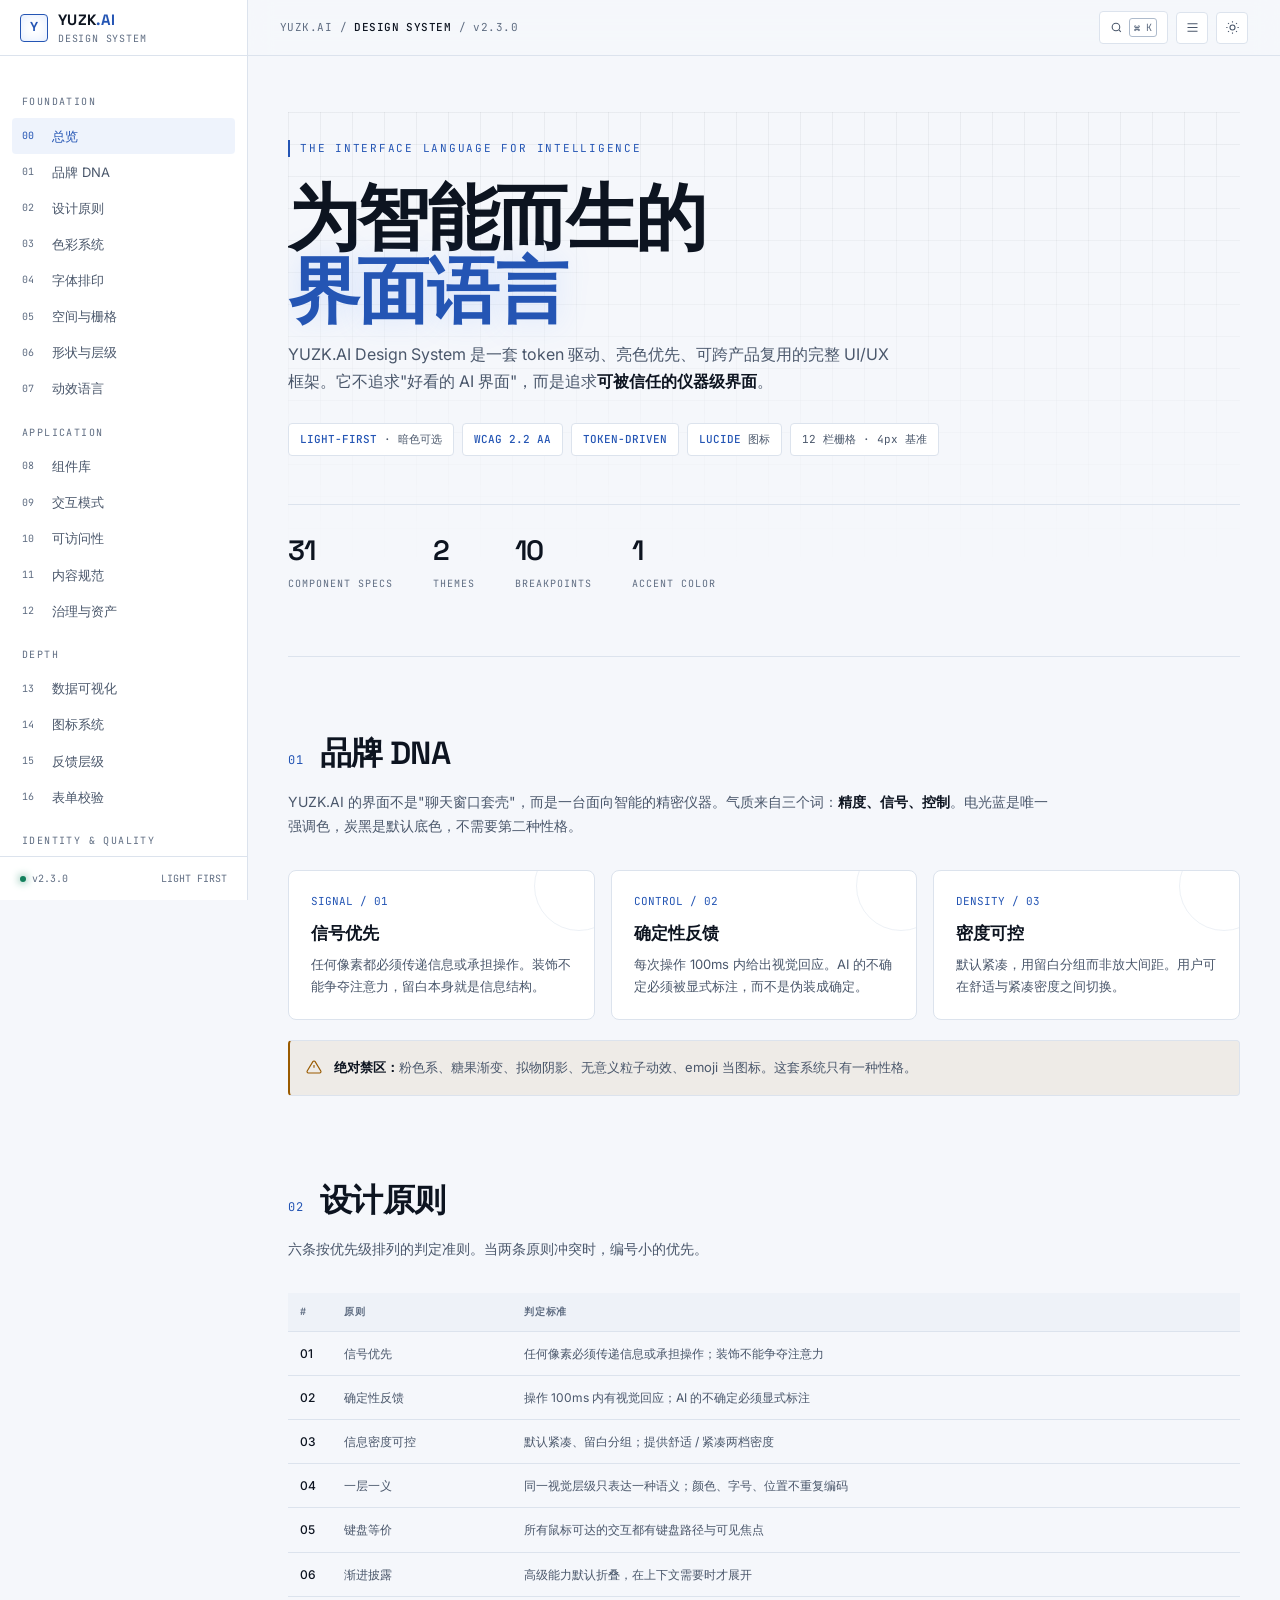
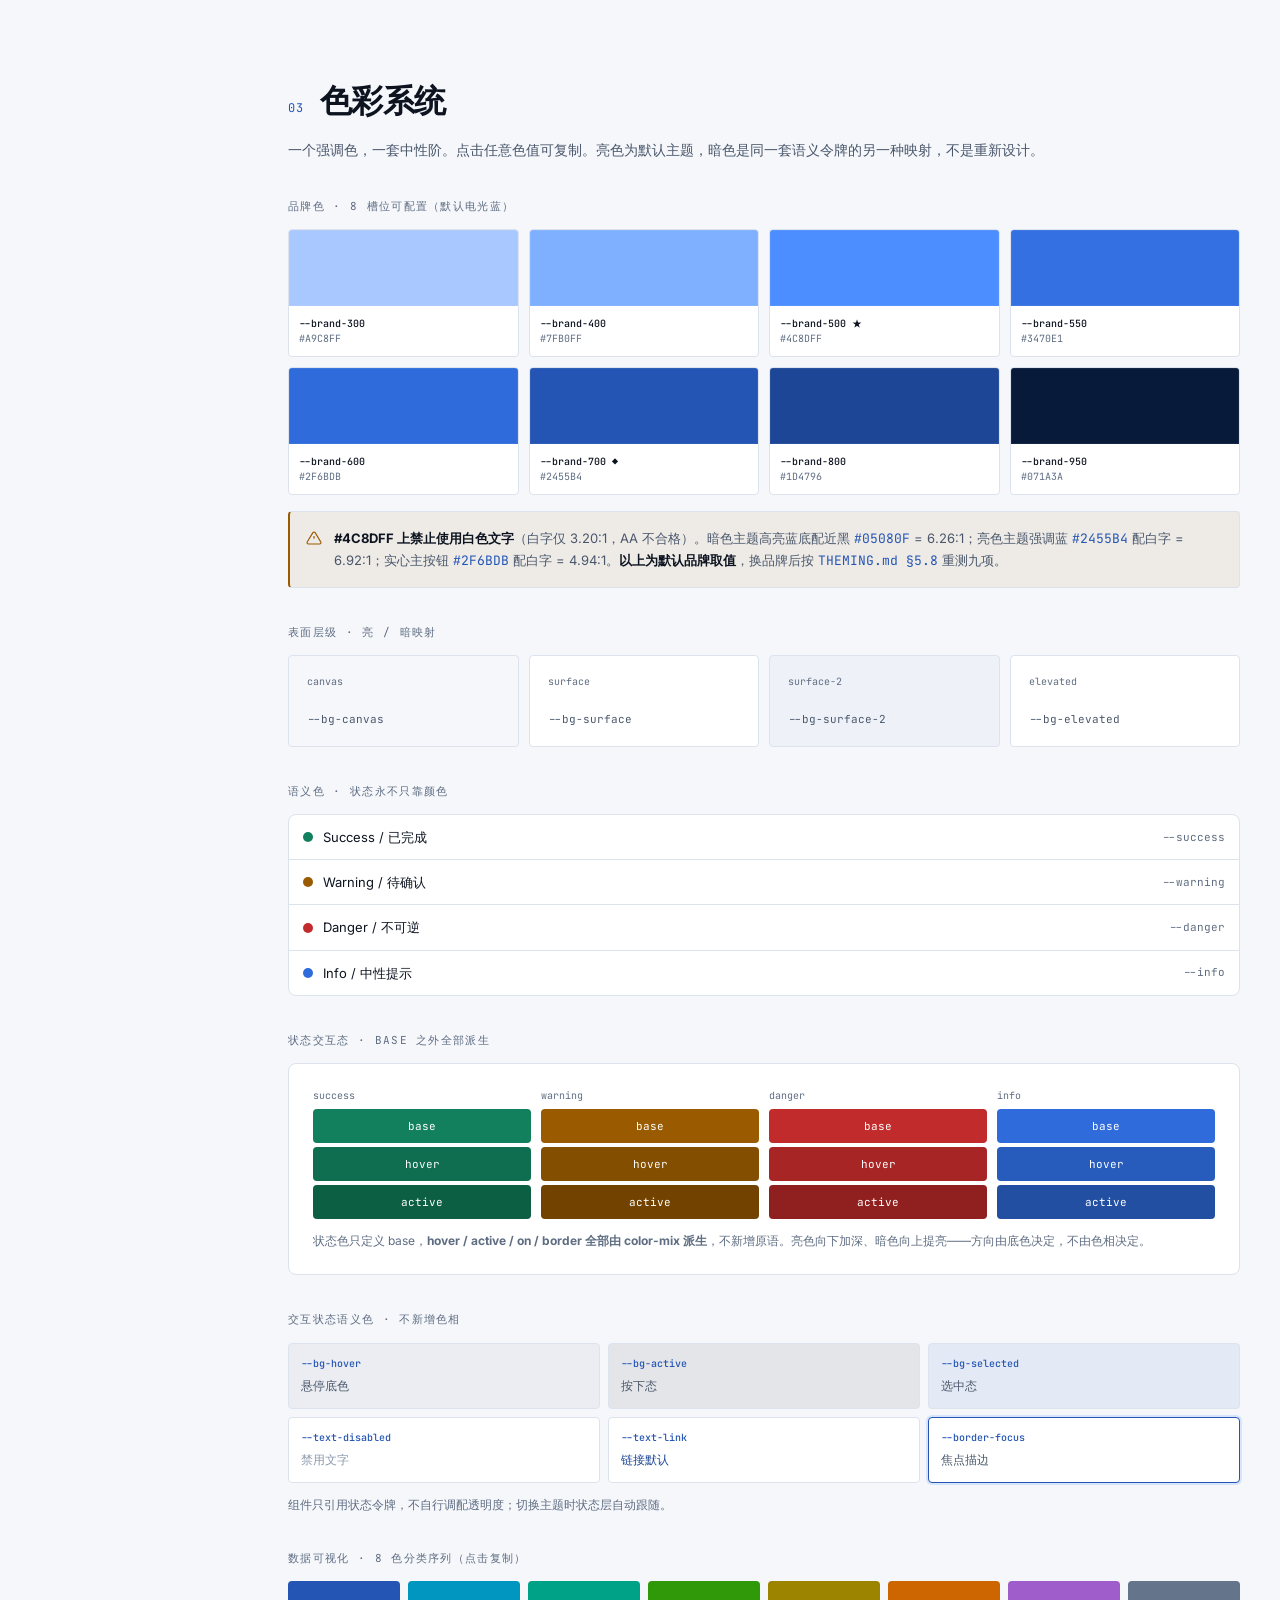
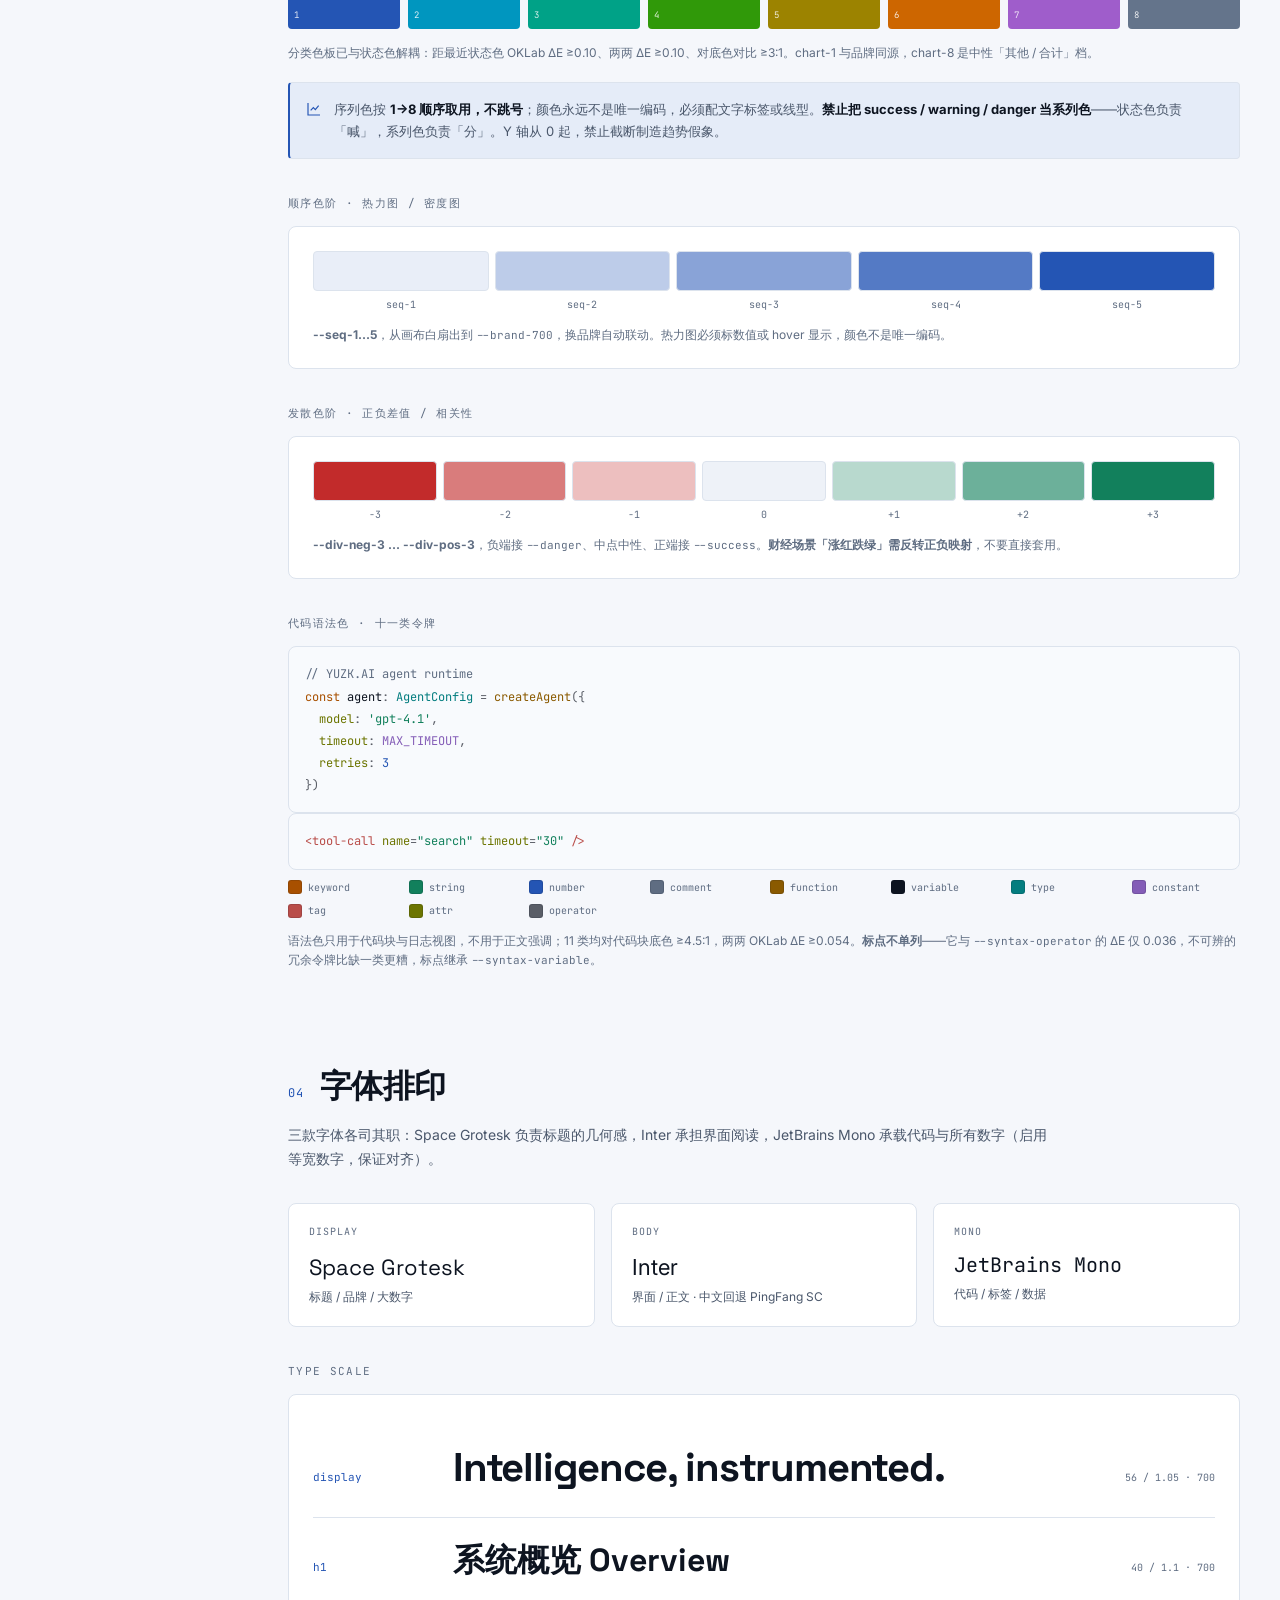
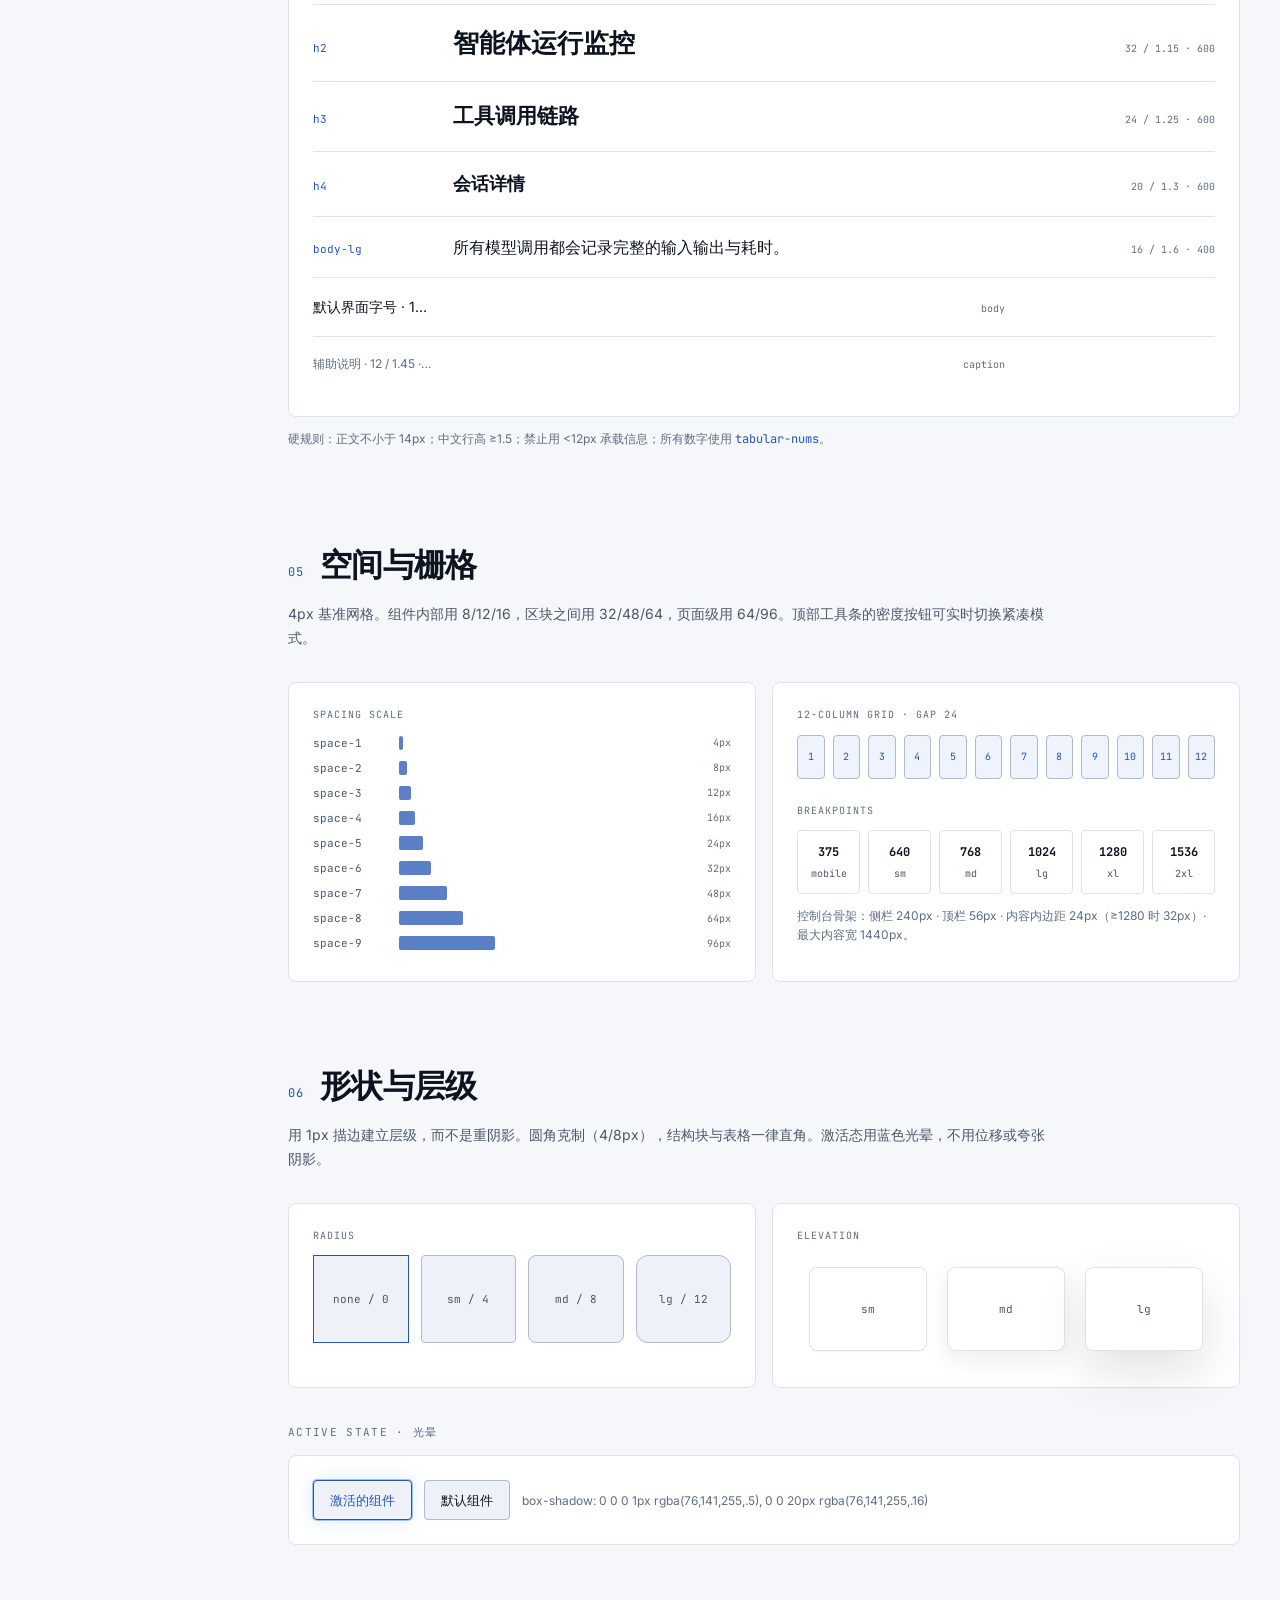
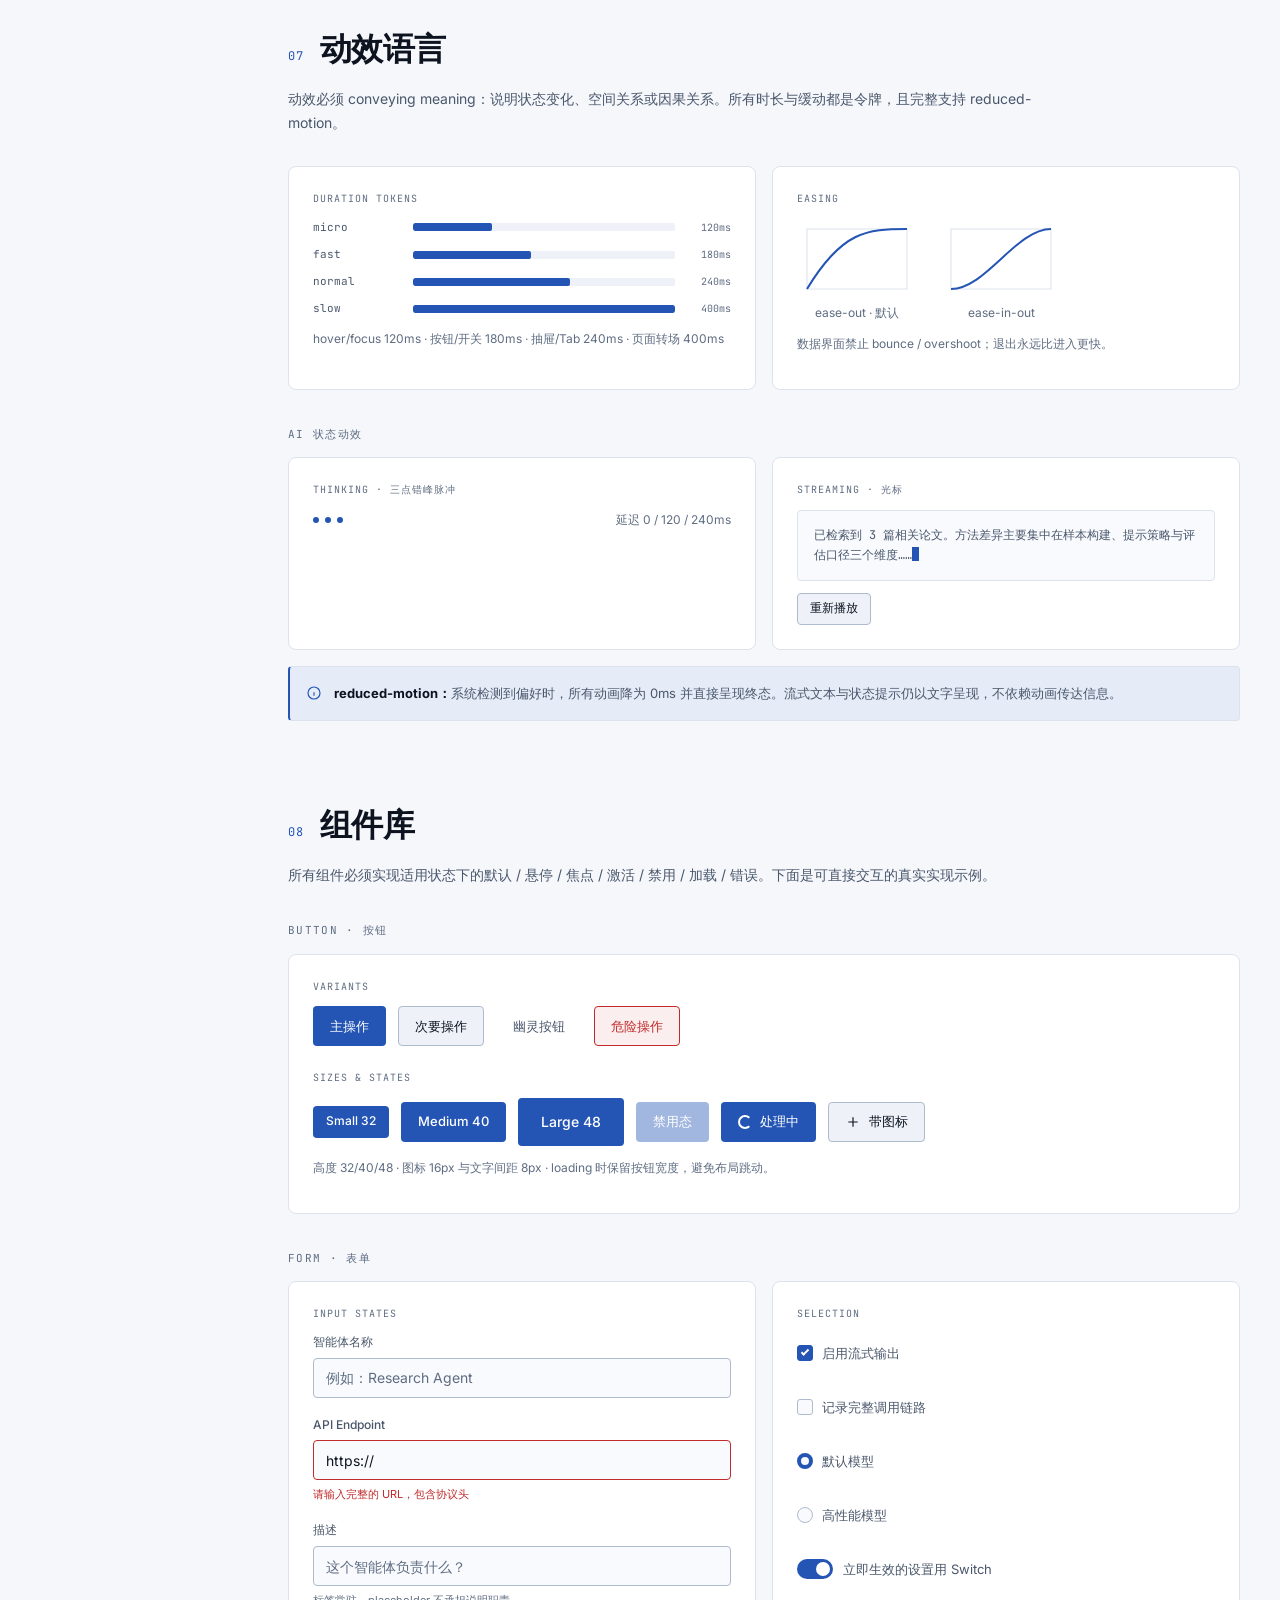
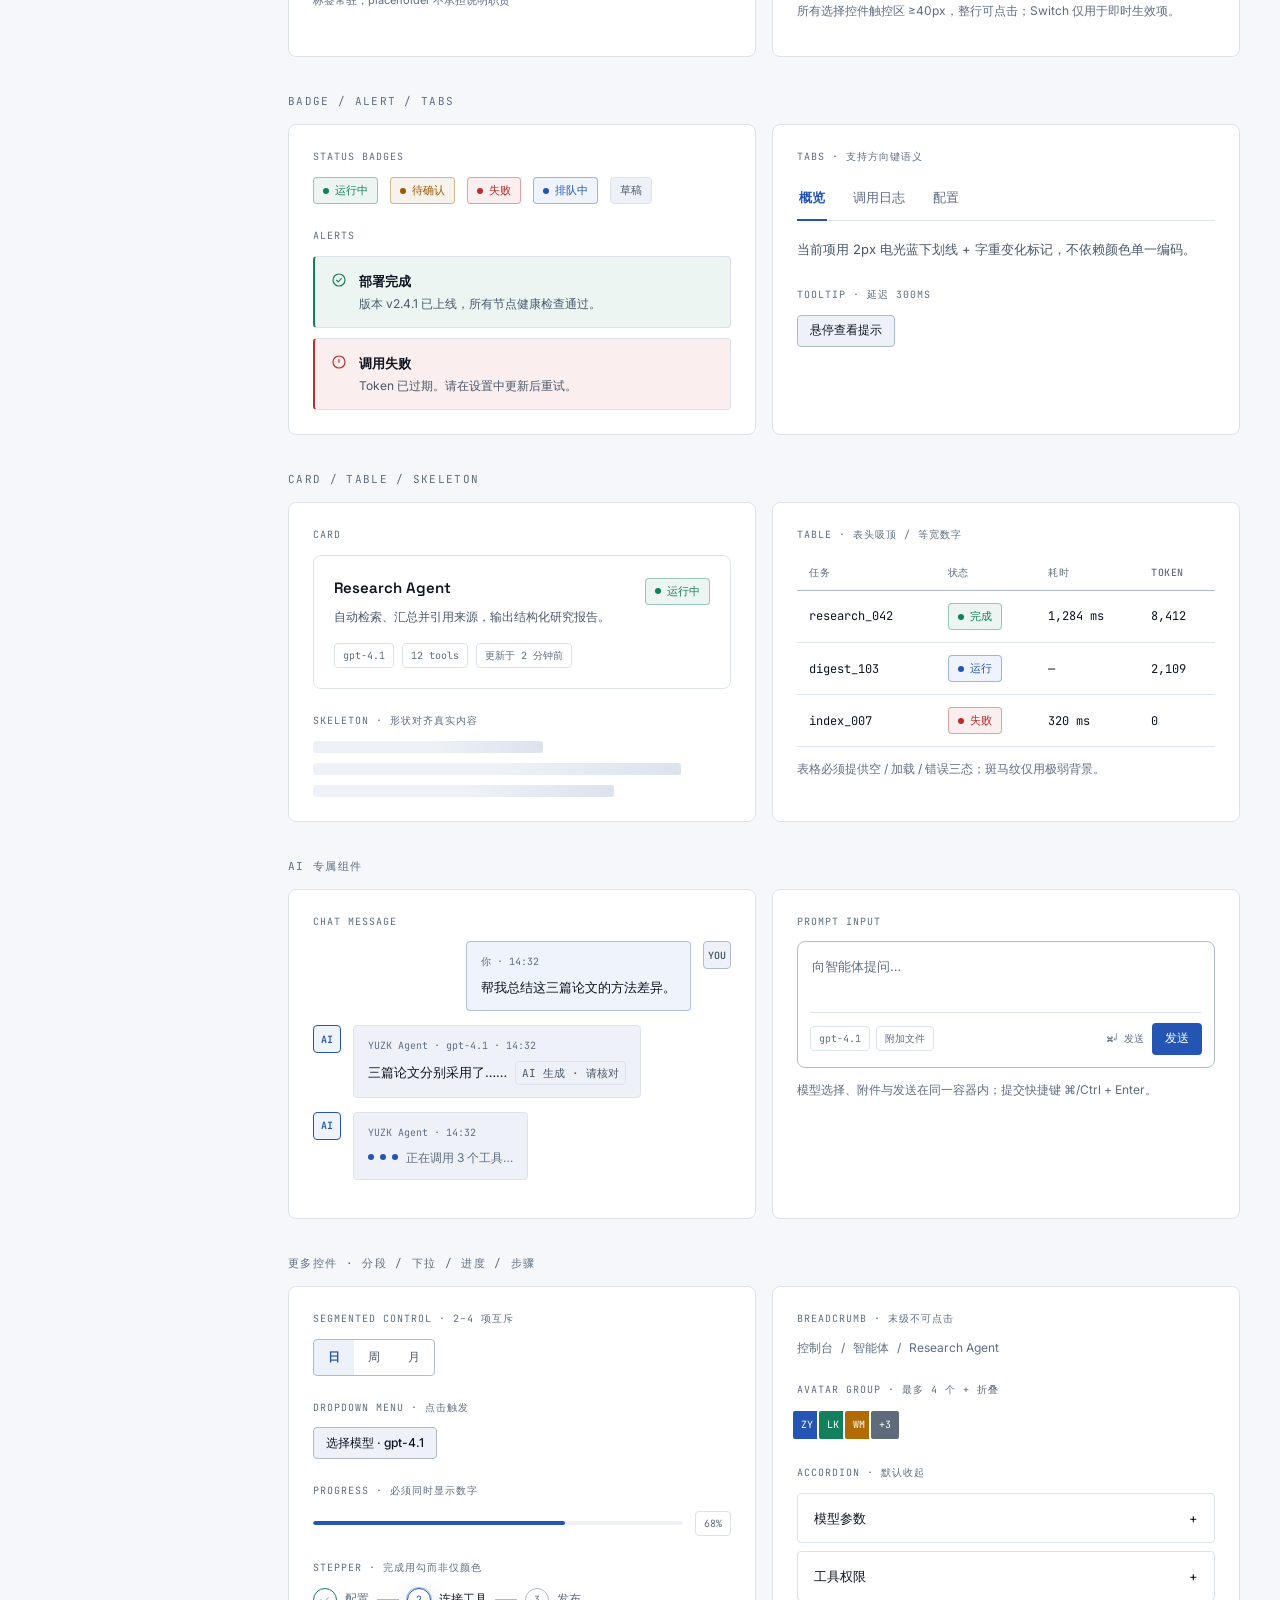
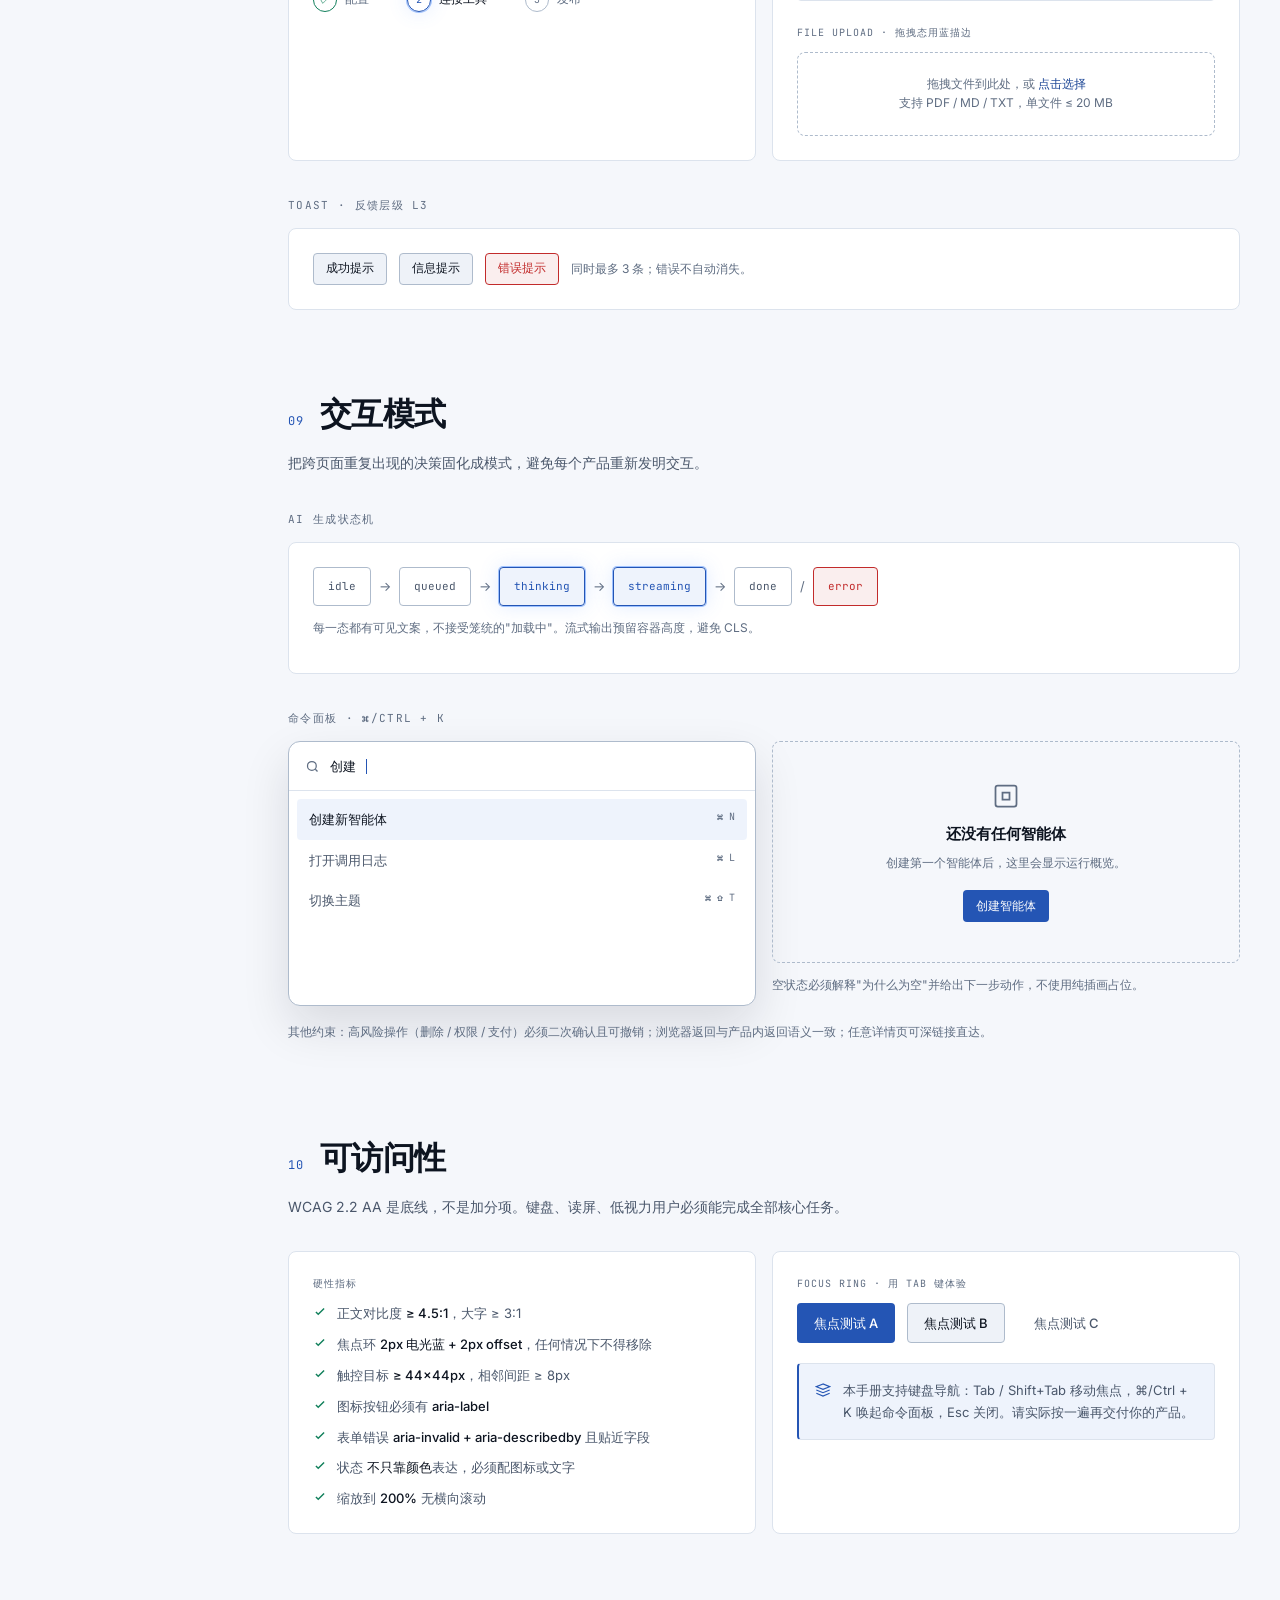
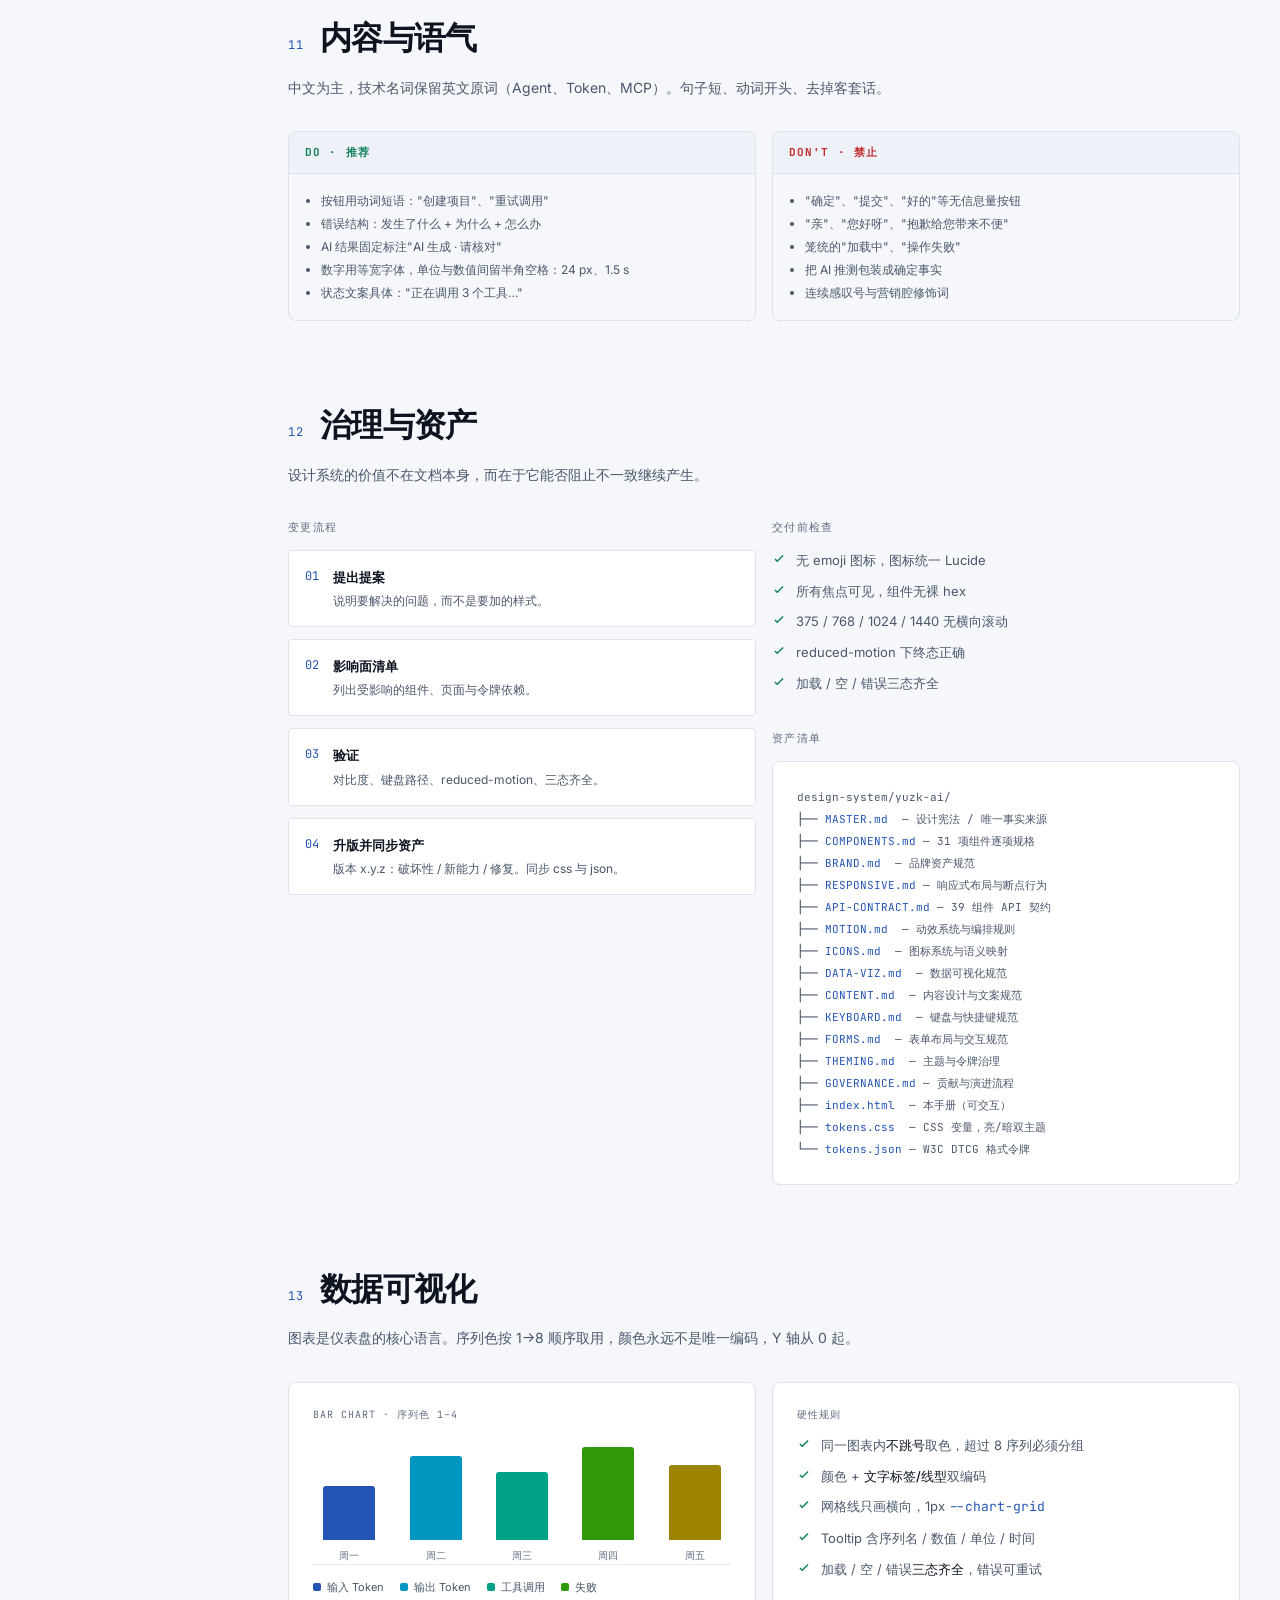
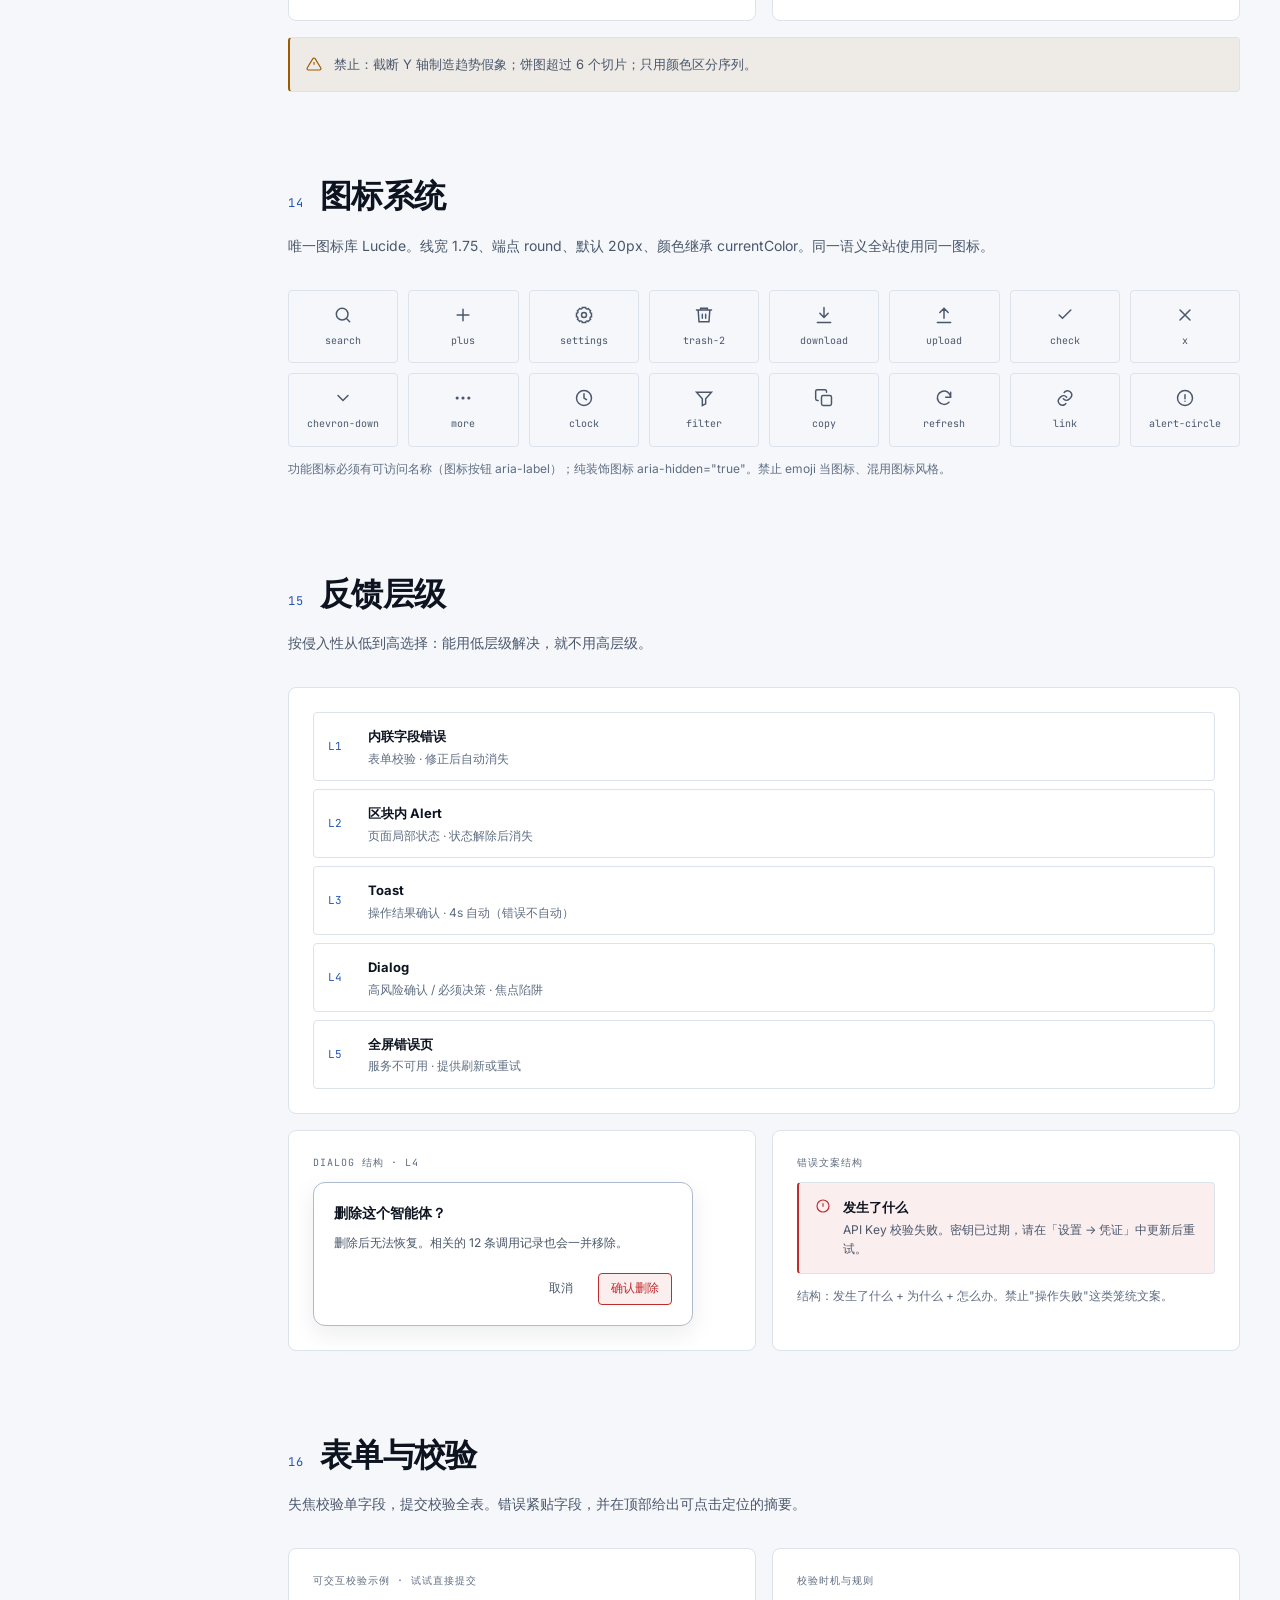
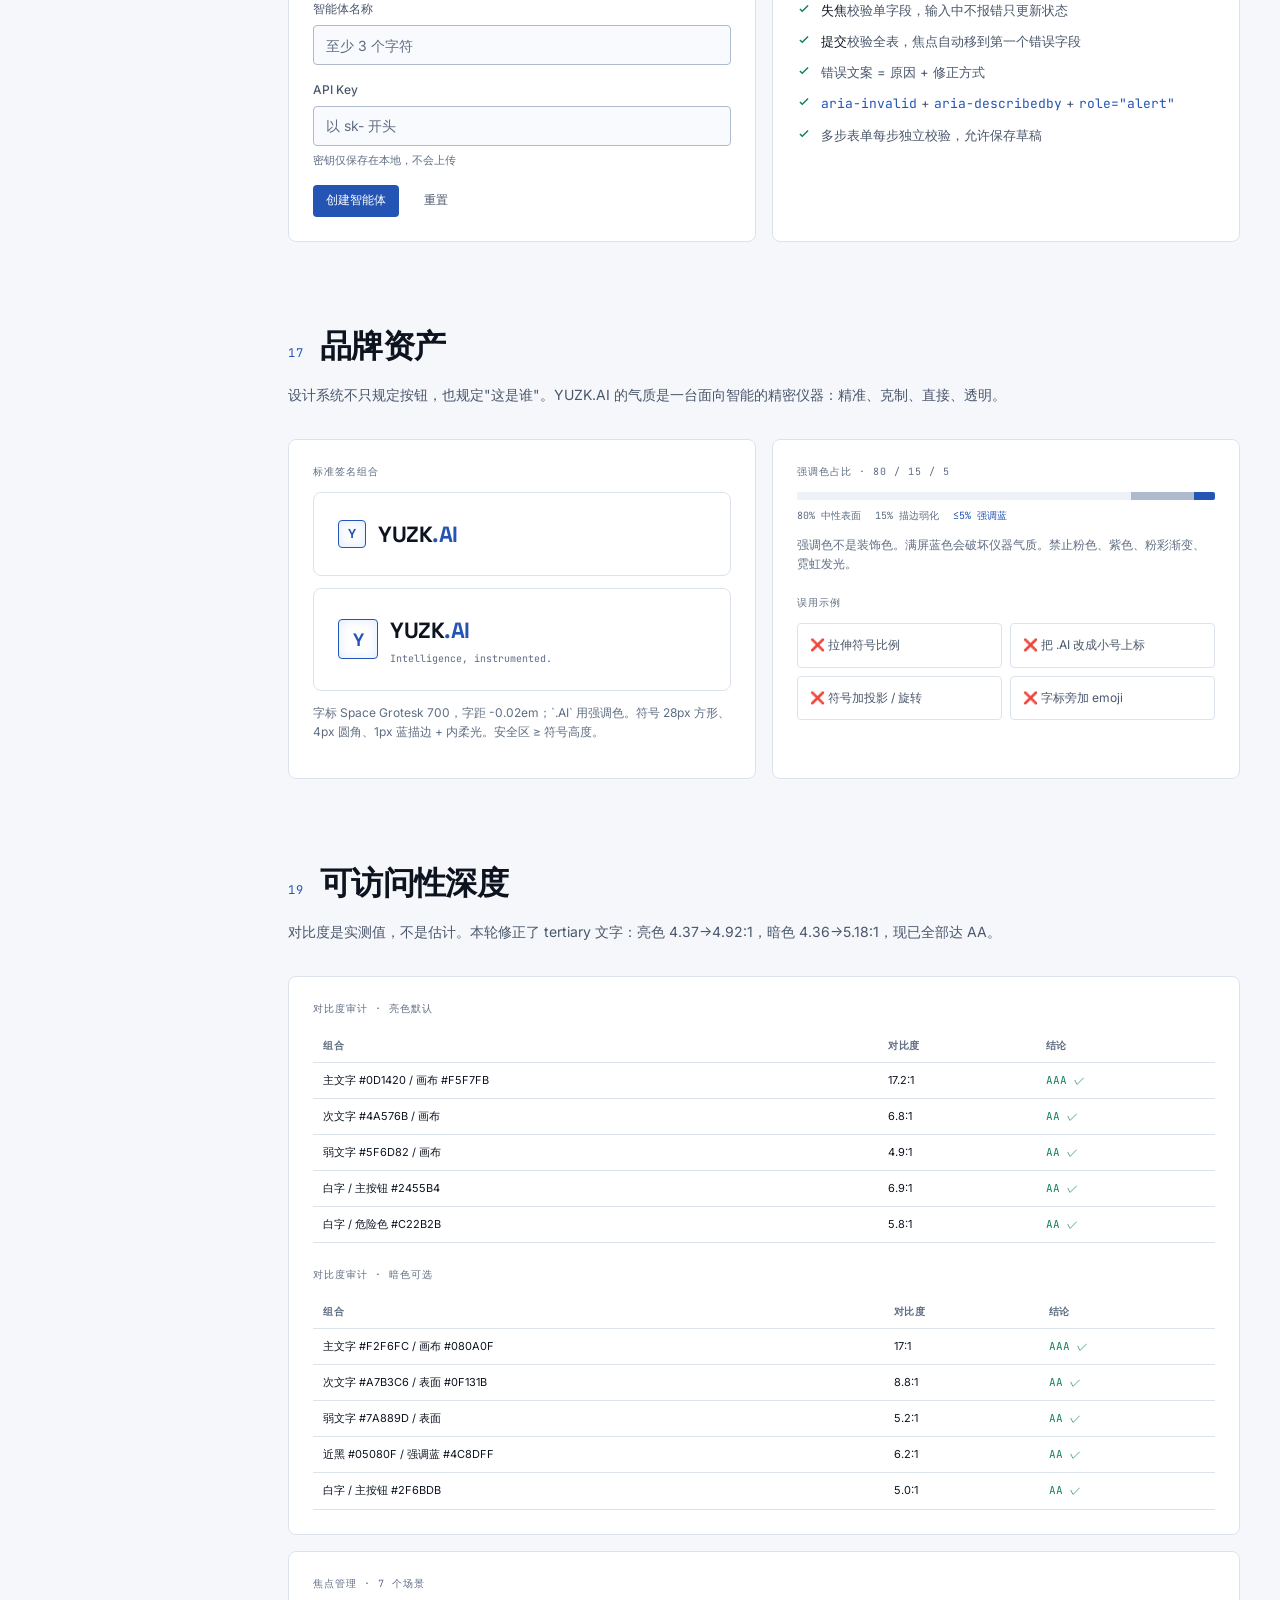
==== commit 154751af: "fix: info no longer equals chart-1, syntax 6->11 classes, focus ring variants (v2.4.0) Three self-co" ====
--- a/index.html
+++ b/index.html
@@ -22,13 +22,13 @@
   --text-primary:var(--gray-100);--text-secondary:var(--gray-400);--text-tertiary:var(--gray-500);
   --action-primary:var(--brand-700);--action-primary-hover:var(--brand-600);--action-primary-active:var(--brand-800);
   --on-action-primary:var(--white);--accent:var(--brand-700);--on-accent:var(--white);--focus-ring:var(--brand-700);
-  --success:#12805C;--warning:#9A5B00;--danger:#C22B2B;--info:var(--brand-700);
-  --success-bg:rgba(18,128,92,.08);--warning-bg:rgba(154,91,0,.08);--danger-bg:rgba(194,43,43,.08);--info-bg:color-mix(in srgb,var(--brand-700) 8%,transparent);
+  --success:#12805C;--warning:#9A5B00;--danger:#C22B2B;--info:var(--brand-600);
+  --success-bg:rgba(18,128,92,.08);--warning-bg:rgba(154,91,0,.08);--danger-bg:rgba(194,43,43,.08);--info-bg:color-mix(in srgb,var(--info) 8%,transparent);
   /* 状态交互态：base 之外全部派生，不新增原语 */
   --success-hover:color-mix(in srgb,var(--success) 86%,#000);--success-active:color-mix(in srgb,var(--success) 74%,#000);--success-border:color-mix(in srgb,var(--success) 42%,transparent);--on-success:#FFFFFF;
   --warning-hover:color-mix(in srgb,var(--warning) 86%,#000);--warning-active:color-mix(in srgb,var(--warning) 74%,#000);--warning-border:color-mix(in srgb,var(--warning) 42%,transparent);--on-warning:#FFFFFF;
   --danger-hover:color-mix(in srgb,var(--danger) 86%,#000);--danger-active:color-mix(in srgb,var(--danger) 74%,#000);--danger-border:color-mix(in srgb,var(--danger) 42%,transparent);--on-danger:#FFFFFF;
-  --info-hover:var(--brand-600);--info-active:var(--brand-800);--info-border:color-mix(in srgb,var(--brand-700) 42%,transparent);--on-info:#FFFFFF;
+  --info-hover:color-mix(in srgb,var(--info) 86%,#000);--info-active:color-mix(in srgb,var(--info) 74%,#000);--info-border:color-mix(in srgb,var(--info) 42%,transparent);--on-info:#FFFFFF;
   /* 顺序色阶（热力图）5 档，随品牌联动 */
   --seq-1:color-mix(in srgb,var(--brand-700) 10%,#FFFFFF);--seq-2:color-mix(in srgb,var(--brand-700) 30%,#FFFFFF);--seq-3:color-mix(in srgb,var(--brand-700) 54%,#FFFFFF);--seq-4:color-mix(in srgb,var(--brand-700) 78%,#FFFFFF);--seq-5:var(--brand-700);
   /* 发散色阶 7 档：danger → 中性 → success */
@@ -42,18 +42,18 @@
   --space-0:0;--space-1:4px;--space-2:8px;--space-3:12px;--space-4:16px;--space-5:24px;--space-6:32px;--space-7:48px;--space-8:64px;--space-9:96px;
   --radius-none:0;--radius-sm:4px;--radius-md:8px;--radius-lg:12px;--radius-pill:999px;
   --shadow-sm:0 1px 2px rgba(13,20,32,.06);--shadow-md:0 8px 24px rgba(13,20,32,.08);--shadow-lg:0 20px 48px rgba(13,20,32,.12);
-  --shadow-focus:0 0 0 2px var(--bg-canvas),0 0 0 4px var(--focus-ring);--shadow-active:0 0 0 1px var(--brand-ring),0 0 20px var(--brand-glow);--glow-accent:var(--brand-glow);
+  --shadow-focus:0 0 0 2px var(--focus-separator),0 0 0 4px var(--focus-ring);--shadow-focus-danger:0 0 0 2px var(--focus-separator),0 0 0 4px var(--focus-ring-danger);--shadow-active:0 0 0 1px var(--brand-ring),0 0 20px var(--brand-glow);--glow-accent:var(--brand-glow);
   --duration-instant:80ms;--duration-fast:160ms;--duration-normal:240ms;--duration-slow:360ms;--dur-micro:var(--duration-instant);--dur-fast:var(--duration-fast);--dur-normal:var(--duration-normal);--dur-slow:var(--duration-slow);
   --ease-out:cubic-bezier(.2,.8,.2,1);--ease-in-out:cubic-bezier(.4,0,.2,1);
   --sidebar-width:248px;--topbar-height:56px;--content-max:1160px;--content-pad:24px;
   /* v1.2 state / data / syntax / size */
   --bg-hover:rgba(13,20,32,.04);--bg-active:rgba(13,20,32,.08);--bg-selected:color-mix(in srgb,var(--brand-700) 8%,transparent);--bg-disabled:rgba(13,20,32,.04);
   --border-hover:#8B99AD;--border-focus:var(--brand-700);--border-disabled:#DCE3ED;--text-disabled:#8B99AD;
-  --text-link:var(--brand-800);--text-link-hover:var(--brand-700);--text-link-visited:var(--brand-800);--focus-ring-width:2px;--focus-ring-offset:2px;
+  --text-link:var(--brand-800);--text-link-hover:var(--brand-700);--text-link-visited:var(--brand-800);--focus-ring-width:2px;--focus-ring-offset:2px;--focus-separator:var(--bg-canvas);--focus-ring-danger:var(--danger);--focus-ring-warning:var(--warning);--focus-ring-success:var(--success);
   /* 分类色板：与状态色解耦（ΔE ≥0.10 两两/对状态），对白 ≥3:1 */
   --chart-1:var(--brand-700);--chart-2:#0096BF;--chart-3:#00A287;--chart-4:#309909;--chart-5:#9C8300;--chart-6:#CD6600;--chart-7:#9F5DCB;--chart-8:#64748B;
   --chart-grid:rgba(13,20,32,.08);--chart-axis:#5F6D82;
-  --syntax-keyword:#A85000;--syntax-string:#12805C;--syntax-number:var(--brand-700);--syntax-comment:#8B99AD;--syntax-function:#8A5A00;--syntax-variable:#0D1420;
+  --syntax-keyword:#A85000;--syntax-string:#12805C;--syntax-number:var(--brand-700);--syntax-comment:#5F6D82;--syntax-function:#8A5A00;--syntax-variable:#0D1420;--syntax-type:#047D7F;--syntax-constant:#845DB7;--syntax-tag:#B94D49;--syntax-attr:#6C7500;--syntax-operator:#5A5E67;
   --size-icon-sm:16px;--size-icon-md:20px;--size-icon-lg:24px;--size-icon-xl:32px;--size-control-sm:32px;--size-control-md:40px;--size-control-lg:48px;--size-touch-min:44px;
   --opacity-1:.04;--opacity-2:.08;--opacity-3:.16;--opacity-4:.32;
 }
@@ -65,24 +65,24 @@
   --text-primary:var(--gray-100);--text-secondary:var(--gray-400);--text-tertiary:var(--gray-500);
   --action-primary:var(--brand-600);--action-primary-hover:var(--brand-550);--action-primary-active:var(--brand-700);--on-action-primary:var(--white);
   --accent:var(--brand-500);--on-accent:var(--near-black);--focus-ring:var(--brand-500);
-  --success:#37D399;--warning:#FFB020;--danger:#FF5C5C;--info:var(--brand-500);
-  --success-bg:rgba(55,211,153,.1);--warning-bg:rgba(255,176,32,.1);--danger-bg:rgba(255,92,92,.1);--info-bg:color-mix(in srgb,var(--brand-500) 10%,transparent);
+  --success:#37D399;--warning:#FFB020;--danger:#FF5C5C;--info:var(--brand-400);
+  --success-bg:rgba(55,211,153,.1);--warning-bg:rgba(255,176,32,.1);--danger-bg:rgba(255,92,92,.1);--info-bg:color-mix(in srgb,var(--info) 10%,transparent);
   /* 暗底交互方向相反：与白混合提亮 */
   --success-hover:color-mix(in srgb,var(--success) 88%,#FFF);--success-active:color-mix(in srgb,var(--success) 76%,#FFF);--success-border:color-mix(in srgb,var(--success) 42%,transparent);--on-success:#05080F;
   --warning-hover:color-mix(in srgb,var(--warning) 88%,#FFF);--warning-active:color-mix(in srgb,var(--warning) 76%,#FFF);--warning-border:color-mix(in srgb,var(--warning) 42%,transparent);--on-warning:#05080F;
   --danger-hover:color-mix(in srgb,var(--danger) 88%,#FFF);--danger-active:color-mix(in srgb,var(--danger) 76%,#FFF);--danger-border:color-mix(in srgb,var(--danger) 42%,transparent);--on-danger:#05080F;
-  --info-hover:var(--brand-400);--info-active:var(--brand-300);--info-border:color-mix(in srgb,var(--brand-500) 42%,transparent);--on-info:#05080F;
+  --info-hover:color-mix(in srgb,var(--info) 88%,#FFF);--info-active:color-mix(in srgb,var(--info) 76%,#FFF);--info-border:color-mix(in srgb,var(--info) 42%,transparent);--on-info:#05080F;
   --seq-1:color-mix(in srgb,var(--brand-500) 14%,#0F131B);--seq-2:color-mix(in srgb,var(--brand-500) 32%,#0F131B);--seq-3:color-mix(in srgb,var(--brand-500) 54%,#0F131B);--seq-4:color-mix(in srgb,var(--brand-500) 78%,#0F131B);--seq-5:var(--brand-500);
   --div-neg-3:var(--danger);--div-neg-2:color-mix(in srgb,var(--danger) 62%,#0F131B);--div-neg-1:color-mix(in srgb,var(--danger) 32%,#0F131B);--div-mid:#1B2230;--div-pos-1:color-mix(in srgb,var(--success) 32%,#0F131B);--div-pos-2:color-mix(in srgb,var(--success) 62%,#0F131B);--div-pos-3:var(--success);
   --overlay:rgba(3,6,12,.72);--grid-line:rgba(255,255,255,.035);
   --shadow-sm:0 1px 2px rgba(0,0,0,.24);--shadow-md:0 8px 24px rgba(0,0,0,.28);--shadow-lg:0 20px 48px rgba(0,0,0,.36);
   --bg-hover:rgba(255,255,255,.05);--bg-active:rgba(255,255,255,.09);--bg-selected:color-mix(in srgb,var(--brand-500) 14%,transparent);--bg-disabled:rgba(255,255,255,.04);
   --border-hover:#4C5A70;--border-focus:var(--brand-500);--border-disabled:#242C3A;--text-disabled:#4C5A70;
-  --text-link:var(--brand-400);--text-link-hover:var(--brand-300);--text-link-visited:var(--brand-400);
+  --text-link:var(--brand-400);--text-link-hover:var(--brand-300);--text-link-visited:var(--brand-400);--focus-separator:var(--bg-canvas);--focus-ring-danger:var(--danger);--focus-ring-warning:var(--warning);--focus-ring-success:var(--success);
   /* 同色相、按暗底取明度；对 #0F131B ≥5.8:1 */
   --chart-1:var(--brand-500);--chart-2:#4FB6DB;--chart-3:#3FC9B4;--chart-4:#8CCB6E;--chart-5:#B8A64B;--chart-6:#E39355;--chart-7:#B78AE0;--chart-8:#8FA1B8;
   --chart-grid:rgba(255,255,255,.08);--chart-axis:#7A889D;
-  --syntax-keyword:#FF9E64;--syntax-string:#7DD3A8;--syntax-number:var(--brand-400);--syntax-comment:#7A889D;--syntax-function:#FFD166;--syntax-variable:#F2F6FC;
+  --syntax-keyword:#FF9E64;--syntax-string:#7DD3A8;--syntax-number:var(--brand-400);--syntax-comment:#7A889D;--syntax-function:#FFD166;--syntax-variable:#F2F6FC;--syntax-type:#41C2C5;--syntax-constant:#C69EFF;--syntax-tag:#FF928B;--syntax-attr:#ADB850;--syntax-operator:#979CA6;
 }
 [data-density='compact']{--space-5:16px;--space-6:20px;--space-7:28px;--space-8:40px;--content-pad:16px}
 
@@ -398,6 +398,10 @@
 .scale-item{display:grid;gap:6px}
 .scale-bar{height:40px;border:1px solid var(--border-subtle);border-radius:var(--radius-sm)}
 .scale-item span{font-family:var(--font-mono);font-size:10px;color:var(--text-tertiary);text-align:center}
+.syntax-legend{display:grid;grid-template-columns:repeat(auto-fill,minmax(104px,1fr));gap:8px 12px;margin-top:10px}
+.syntax-legend div{display:flex;align-items:center;gap:6px;min-width:0}
+.syntax-legend i{width:14px;height:14px;border-radius:3px;flex:none;border:1px solid rgba(13,20,32,.14)}
+.syntax-legend span{font-family:var(--font-mono);font-size:10px;color:var(--text-tertiary);white-space:nowrap;overflow:hidden;text-overflow:ellipsis}
 .state-trio{display:grid;grid-template-columns:repeat(4,minmax(0,1fr));gap:10px}
 .trio-col{display:grid;gap:4px}
 .trio-cap{font-family:var(--font-mono);font-size:10px;color:var(--text-tertiary);margin-bottom:2px}
@@ -763,14 +767,28 @@
           <div class="note"><b>--div-neg-3 … --div-pos-3</b>，负端接 <span class="sem-code">--danger</span>、中点中性、正端接 <span class="sem-code">--success</span>。<b>财经场景「涨红跌绿」需反转正负映射</b>，不要直接套用。</div>
         </div>
 
-        <div class="subhead">代码语法色 · 六类令牌</div>
+        <div class="subhead">代码语法色 · 十一类令牌</div>
         <div class="code-block"><span style="color:var(--syntax-comment)">// YUZK.AI agent runtime</span>
-<span style="color:var(--syntax-keyword)">const</span> <span style="color:var(--syntax-variable)">agent</span> = <span style="color:var(--syntax-function)">createAgent</span>({
-  model: <span style="color:var(--syntax-string)">'gpt-4.1'</span>,
-  maxTokens: <span style="color:var(--syntax-number)">8192</span>,
-  tools: [<span style="color:var(--syntax-string)">'search'</span>, <span style="color:var(--syntax-string)">'fetch'</span>]
-});</div>
-        <p class="note">语法色只用于代码块与日志视图，不用于正文强调；亮/暗主题各有独立映射。</p>
+<span style="color:var(--syntax-keyword)">const</span> <span style="color:var(--syntax-variable)">agent</span><span style="color:var(--syntax-operator)">:</span> <span style="color:var(--syntax-type)">AgentConfig</span> <span style="color:var(--syntax-operator)">=</span> <span style="color:var(--syntax-function)">createAgent</span><span style="color:var(--syntax-operator)">({</span>
+  <span style="color:var(--syntax-attr)">model</span><span style="color:var(--syntax-operator)">:</span> <span style="color:var(--syntax-string)">'gpt-4.1'</span><span style="color:var(--syntax-operator)">,</span>
+  <span style="color:var(--syntax-attr)">timeout</span><span style="color:var(--syntax-operator)">:</span> <span style="color:var(--syntax-constant)">MAX_TIMEOUT</span><span style="color:var(--syntax-operator)">,</span>
+  <span style="color:var(--syntax-attr)">retries</span><span style="color:var(--syntax-operator)">:</span> <span style="color:var(--syntax-number)">3</span>
+<span style="color:var(--syntax-operator)">})</span></div>
+        <div class="code-block"><span style="color:var(--syntax-tag)">&lt;tool-call</span> <span style="color:var(--syntax-attr)">name</span><span style="color:var(--syntax-operator)">=</span><span style="color:var(--syntax-string)">"search"</span> <span style="color:var(--syntax-attr)">timeout</span><span style="color:var(--syntax-operator)">=</span><span style="color:var(--syntax-string)">"30"</span> <span style="color:var(--syntax-tag)">/&gt;</span></div>
+        <div class="syntax-legend">
+          <div><i style="background:var(--syntax-keyword)"></i><span>keyword</span></div>
+          <div><i style="background:var(--syntax-string)"></i><span>string</span></div>
+          <div><i style="background:var(--syntax-number)"></i><span>number</span></div>
+          <div><i style="background:var(--syntax-comment)"></i><span>comment</span></div>
+          <div><i style="background:var(--syntax-function)"></i><span>function</span></div>
+          <div><i style="background:var(--syntax-variable)"></i><span>variable</span></div>
+          <div><i style="background:var(--syntax-type)"></i><span>type</span></div>
+          <div><i style="background:var(--syntax-constant)"></i><span>constant</span></div>
+          <div><i style="background:var(--syntax-tag)"></i><span>tag</span></div>
+          <div><i style="background:var(--syntax-attr)"></i><span>attr</span></div>
+          <div><i style="background:var(--syntax-operator)"></i><span>operator</span></div>
+        </div>
+        <p class="note">语法色只用于代码块与日志视图，不用于正文强调；11 类均对代码块底色 ≥4.5:1，两两 OKLab ΔE ≥0.054。<b>标点不单列</b>——它与 <span class="sem-code">--syntax-operator</span> 的 ΔE 仅 0.036，不可辨的冗余令牌比缺一类更糟，标点继承 <span class="sem-code">--syntax-variable</span>。</p>
       </section>
 
       <!-- 04 TYPE -->
